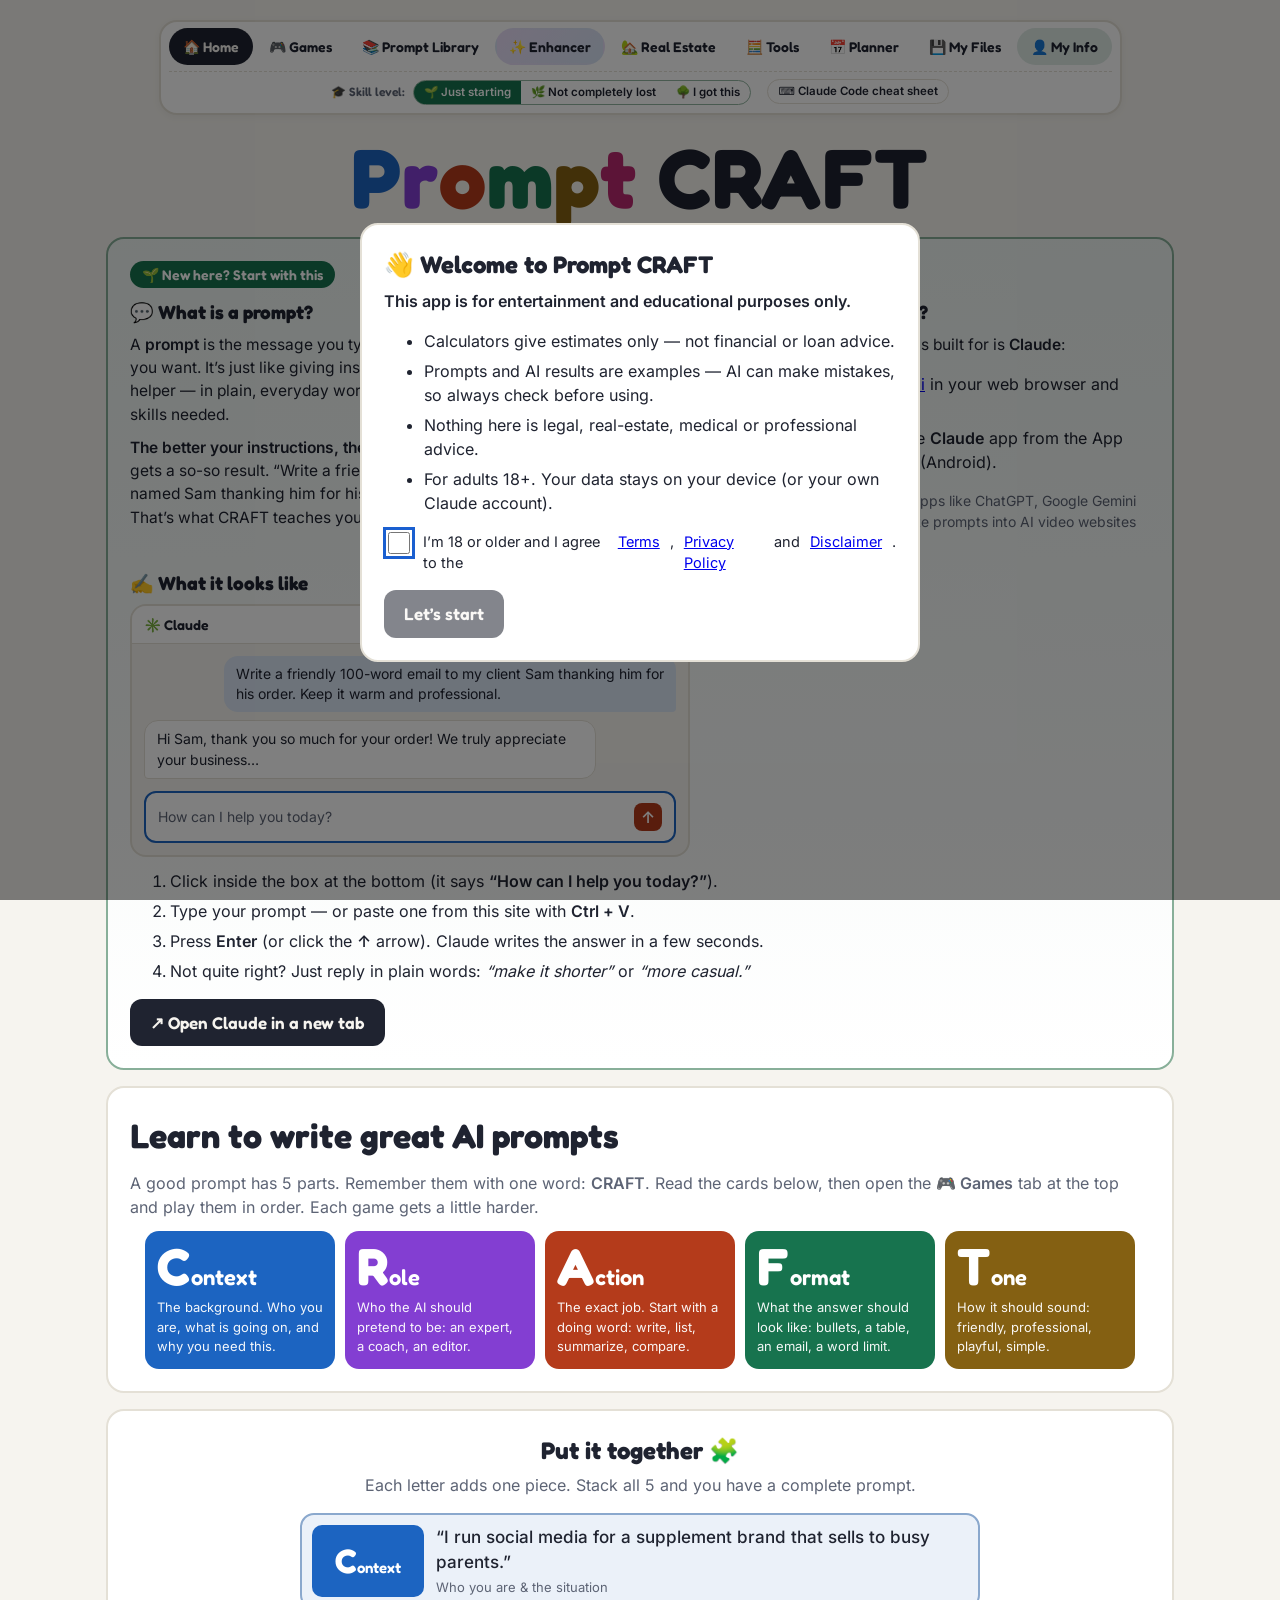
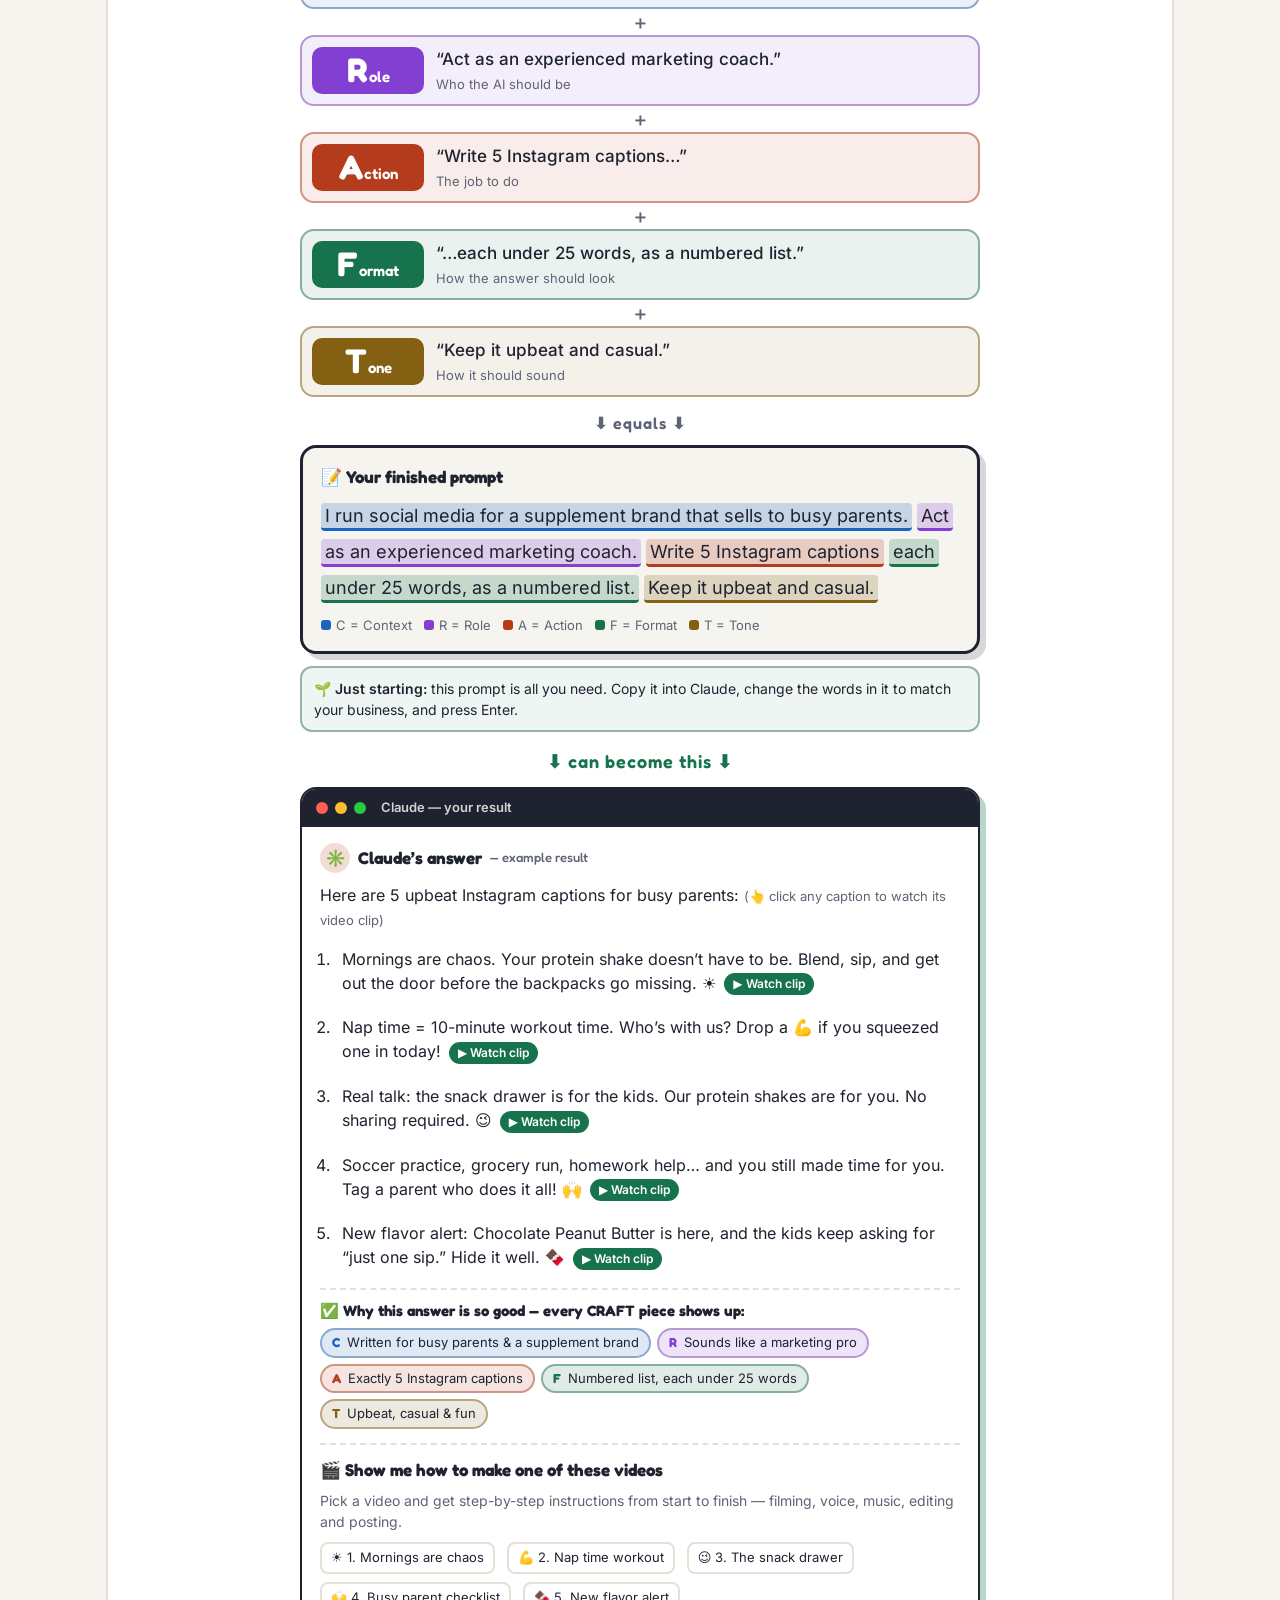
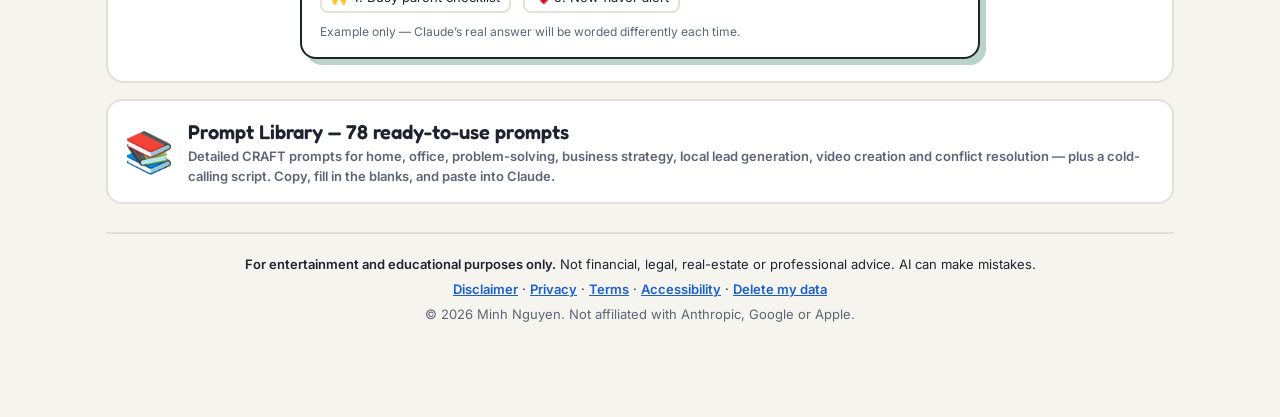
==== index.html @ ef70602d "Studio: clear Watch/Edit/Save/Send toolbar, Send a demo panel, choose where to save Co-Authored-By: " ====
<!DOCTYPE html>
<html lang="en">
<head>
<meta charset="UTF-8">
<meta name="viewport" content="width=device-width, initial-scale=1, viewport-fit=cover">
<title>Prompt CRAFT — The Prompting Game</title>
<meta name="description" content="Learn to write great AI prompts by playing games, using a ready-made prompt library, Pro Missions and handy tools. For entertainment and educational purposes only.">
<meta name="theme-color" content="#1f2330">
<meta name="color-scheme" content="light dark">
<link rel="manifest" href="manifest.webmanifest">
<link rel="icon" type="image/png" href="favicon.png">
<link rel="apple-touch-icon" href="icons/apple-touch-icon.png">
<meta name="apple-mobile-web-app-capable" content="yes">
<meta name="mobile-web-app-capable" content="yes">
<meta name="apple-mobile-web-app-title" content="Prompt CRAFT">
<meta name="apple-mobile-web-app-status-bar-style" content="default">
<link href="fonts.css" rel="stylesheet">
<style>
  :root{
    --bg:#f6f4ef; --card:#ffffff; --ink:#1f2330; --muted:#5d6475; --line:#e4e0d6;
    --C:#1c64c1; --R:#833ed2; --A:#b43b1b; --F:#17734e; --T:#846012; --E:#b9296e;
    --good:#17734e; --bad:#bd3227;
  }
  @media (prefers-color-scheme: dark){
    :root{ --bg:#16181f; --card:#1f222b; --ink:#eef0f5; --muted:#a3a9b8; --line:#30343f; --C:#67a0e9; --R:#b58be4; --A:#e88266; --F:#23b379; --T:#e0a21f; --E:#e27ead; --good:#23b379; --bad:#e4837b; --link:#8ab4ff; }
    .chip,.echip.ok,.lword>span,.watch,.mstep.done .msn,.lvl button.on,.xchip,.badge.on{color:#111!important}
    .lt{--C:#1c64c1;--R:#833ed2;--A:#b43b1b;--F:#17734e;--T:#846012;--E:#b9296e;color:#fff!important} .lt .lword,.lt .lword span,.lt small{color:#fff!important}
  }
  *{box-sizing:border-box}
  body{margin:0;background:var(--bg);color:var(--ink);font-family:Inter,system-ui,sans-serif;line-height:1.5}
  .wrap{max-width:820px;margin:0 auto;padding:20px 16px 60px}
  header{display:flex;justify-content:space-between;align-items:center;gap:12px;flex-wrap:wrap;margin-bottom:18px}
  .logo{font-family:Fredoka,sans-serif;font-size:44px;font-weight:700;cursor:pointer;line-height:1.1;letter-spacing:.5px}
  @media (max-width:520px){ .logo{font-size:34px} }
  .logo span{display:inline-block}
  .score{font-family:Fredoka;font-weight:600;background:var(--card);border:2px solid var(--line);border-radius:999px;padding:6px 16px}
  .card{background:var(--card);border:2px solid var(--line);border-radius:18px;padding:22px;margin-bottom:16px}
  h1,h2,h3{font-family:Fredoka,sans-serif;margin:0 0 10px}
  h1{font-size:34px} h2{font-size:24px} h3{font-size:19px}
  p{margin:0 0 10px}
  .muted{color:var(--muted)}
  .letters{display:flex;flex-wrap:wrap;justify-content:center;gap:10px;margin-top:12px}
  .letters .lt{flex:1 1 150px;max-width:190px}
  .lt{border-radius:14px;padding:12px;color:#fff}
  .lt b{font-family:Fredoka;font-size:30px;line-height:1;display:block}
  .lt .w{font-family:Fredoka;font-size:18px;font-weight:600}
  .lt small{display:block;opacity:.95;font-size:13px;margin-top:4px}
  .games{display:grid;grid-template-columns:repeat(auto-fit,minmax(220px,1fr));gap:12px}
  .gbtn{text-align:left;background:var(--card);border:2px solid var(--line);border-radius:16px;padding:16px;cursor:pointer;color:var(--ink);font:inherit;transition:transform .1s,border-color .1s}
  .gbtn:hover{transform:translateY(-2px);border-color:var(--C)}
  .gbtn .n{font-family:Fredoka;font-size:20px;font-weight:600;display:block}
  .gbtn .em{font-size:28px}
  .best{font-size:13px;color:var(--muted);margin-top:6px}
  .opts{display:grid;gap:10px;margin-top:14px}
  .opt{font:inherit;text-align:left;padding:14px 16px;border-radius:12px;border:2px solid var(--line);background:var(--bg);color:var(--ink);cursor:pointer;font-size:16px}
  .opt:hover:not(:disabled){border-color:var(--C)}
  .opt.right{border-color:var(--good);background:color-mix(in srgb,var(--good) 15%,var(--card))}
  .opt.wrong{border-color:var(--bad);background:color-mix(in srgb,var(--bad) 13%,var(--card))}
  .opt:disabled{cursor:default}
  .row5{display:grid;grid-template-columns:repeat(5,1fr);gap:8px;margin-top:14px}
  .lbtn{font-family:Fredoka;font-size:22px;font-weight:700;color:#fff;border:none;border-radius:12px;padding:14px 4px;cursor:pointer;line-height:1.1}
  .lbtn small{display:block;font-family:Inter;font-size:11px;font-weight:600;opacity:.95}
  .lbtn:disabled{opacity:.35;cursor:default}
  .lbtn.pick{outline:4px solid var(--ink);opacity:1}
  .phrase{font-size:21px;font-family:Fredoka;font-weight:500;background:var(--bg);border-radius:12px;padding:16px;border-left:6px solid var(--muted)}
  .fb{margin-top:14px;padding:12px 14px;border-radius:12px;font-size:15px}
  .fb.good{background:color-mix(in srgb,var(--good) 15%,var(--card));border:2px solid var(--good)}
  .fb.bad{background:color-mix(in srgb,var(--bad) 12%,var(--card));border:2px solid var(--bad)}
  .bar{height:10px;background:var(--line);border-radius:99px;overflow:hidden;margin:6px 0 14px}
  .bar i{display:block;height:100%;background:linear-gradient(90deg,var(--C),var(--R),var(--A),var(--F),var(--T));transition:width .3s}
  .top{display:flex;justify-content:space-between;align-items:center;gap:10px;flex-wrap:wrap}
  .btn{font:inherit;font-family:Fredoka;font-weight:600;font-size:17px;padding:11px 20px;border-radius:12px;border:none;background:var(--ink);color:var(--bg);cursor:pointer}
  .btn.ghost{background:transparent;color:var(--ink);border:2px solid var(--line)}
  .btn:disabled{opacity:.4;cursor:default}
  .actions{display:flex;gap:10px;margin-top:16px;flex-wrap:wrap}
  .tiles{display:flex;gap:8px;flex-wrap:wrap;justify-content:center;margin:16px 0}
  .tile{width:46px;height:52px;border-radius:10px;background:var(--bg);border:2px solid var(--line);display:flex;align-items:center;justify-content:center;font-family:Fredoka;font-size:26px;font-weight:700;cursor:pointer;user-select:none}
  .tile.used{opacity:.25;cursor:default}
  .answer{display:flex;gap:8px;justify-content:center;min-height:56px;flex-wrap:wrap}
  .slot{width:46px;height:52px;border-radius:10px;border:2px dashed var(--muted);display:flex;align-items:center;justify-content:center;font-family:Fredoka;font-size:26px;font-weight:700}
  .slot.f{border-style:solid;border-color:var(--C);cursor:pointer}
  .bgroup{margin-top:16px}
  .bgroup .lab{font-family:Fredoka;font-weight:600;display:flex;align-items:center;gap:8px;margin-bottom:6px}
  .chip{display:inline-flex;width:28px;height:28px;border-radius:8px;color:#fff;align-items:center;justify-content:center;font-family:Fredoka;font-weight:700}
  .built{background:var(--bg);border-radius:12px;padding:14px;font-size:15px;white-space:pre-wrap;border:2px solid var(--line)}
  .rev{display:grid;gap:8px;margin-top:12px}
  .rev div{padding:10px 12px;border-radius:10px;font-size:14px;border:2px solid var(--line)}
  .rev .s{border-color:var(--good)} .rev .v{border-color:var(--T)} .rev .o{border-color:var(--bad)}
  .badge{display:inline-block;font-family:Fredoka;font-size:15px;padding:4px 12px;border-radius:99px;background:var(--bg);border:2px solid var(--line);margin:4px 4px 0 0}
  .big{font-family:Fredoka;font-size:56px;font-weight:700;line-height:1}
  .tabs{display:flex;gap:8px;flex-wrap:wrap;margin:14px 0 10px}
  .tab{font:inherit;font-family:Fredoka;font-weight:600;font-size:16px;padding:9px 16px;border-radius:999px;border:2px solid var(--line);background:var(--bg);color:var(--ink);cursor:pointer}
  .nav{display:flex;gap:6px;flex-wrap:wrap}
  .nav .tab{font-size:15px;padding:7px 14px}
  .tab.on{background:var(--ink);color:var(--bg);border-color:var(--ink)}
  .search{width:100%;font:inherit;font-size:16px;padding:11px 14px;border-radius:12px;border:2px solid var(--line);background:var(--bg);color:var(--ink)}
  .ph{background:color-mix(in srgb,var(--T) 30%,transparent);border-radius:5px;padding:0 3px;font-weight:600}
  .pcard{padding:16px 18px;margin-bottom:10px}
  .pcard .head{display:flex;align-items:center;gap:12px;cursor:pointer}
  .pcard .body{display:none;margin-top:14px}
  .pcard.open .body{display:block}
  .pcard .arrow{transition:transform .2s;font-size:18px}
  .pcard.open .arrow{transform:rotate(180deg)}
  .dots{display:flex;gap:3px}.dots i{width:10px;height:10px;border-radius:50%;display:block}
  .pl{display:flex;gap:12px;align-items:flex-start;padding:10px 0;border-top:1px solid var(--line);font-size:15px}
  .pl .chip{flex-shrink:0}
  .pl > div{white-space:pre-wrap}
  .libbtn{width:100%;margin-top:14px;text-align:left;display:flex;gap:14px;align-items:center;background:linear-gradient(135deg,color-mix(in srgb,var(--C) 18%,var(--card)),color-mix(in srgb,var(--F) 18%,var(--card)))}
  @media (max-width:520px){ .dots{display:none} }
  .qcopy{font:inherit;font-family:Fredoka;font-weight:600;font-size:14px;padding:6px 12px;border-radius:10px;border:2px solid var(--line);background:var(--bg);color:var(--ink);cursor:pointer;white-space:nowrap}
  .qcopy:hover{border-color:var(--C)}
  .qcopy.done,.copy.done{border-color:var(--good)}
  #toast{position:fixed;left:50%;bottom:24px;transform:translateX(-50%) translateY(20px);background:var(--ink);color:var(--bg);padding:12px 18px;border-radius:12px;font-weight:600;opacity:0;pointer-events:none;transition:all .25s;z-index:50;max-width:90vw;text-align:center}
  #toast.show{opacity:1;transform:translateX(-50%) translateY(0)}
  .modal{position:fixed;inset:0;background:rgba(0,0,0,.5);display:flex;align-items:center;justify-content:center;padding:16px;z-index:60}
  .drop{display:block;text-align:center;border:3px dashed var(--line);border-radius:16px;padding:28px 16px;cursor:pointer;background:var(--bg);transition:border-color .15s}
  .drop:hover,.drop.over{border-color:var(--C)}
  .thumbs{display:grid;grid-template-columns:repeat(auto-fill,minmax(150px,1fr));gap:10px}
  .th{position:relative;background:var(--bg);border:2px solid var(--line);border-radius:12px;padding:6px}
  .th img{width:100%;aspect-ratio:4/3;object-fit:cover;border-radius:8px;display:block}
  .th .num{position:absolute;top:10px;left:10px;background:var(--ink);color:var(--bg);font-family:Fredoka;font-weight:700;border-radius:8px;padding:0 8px}
  .th select,.fld select,.fld input{width:100%;font:inherit;font-size:14px;padding:7px 8px;border-radius:8px;border:2px solid var(--line);background:var(--card);color:var(--ink);margin-top:6px}
  .thb{display:flex;gap:4px;margin-top:6px}.thb button{flex:1;font:inherit;padding:4px;border-radius:8px;border:2px solid var(--line);background:var(--card);color:var(--ink);cursor:pointer}
  .formgrid{display:grid;grid-template-columns:repeat(auto-fit,minmax(220px,1fr));gap:10px}
  .fld span{font-size:13px;font-weight:600;color:var(--muted)}
  .clip{display:flex;gap:12px;padding:12px 0;border-top:1px solid var(--line)}
  .clip img{width:110px;height:82px;object-fit:cover;border-radius:8px;flex-shrink:0}
  .ptext{white-space:pre-wrap;font-family:inherit;font-size:13px;background:var(--bg);border-radius:10px;padding:10px;margin:8px 0 0;border:2px solid var(--line);max-height:220px;overflow:auto}
  .tbl{width:100%;border-collapse:collapse;font-size:14px}.tbl th,.tbl td{text-align:left;padding:8px;border-bottom:1px solid var(--line);vertical-align:top}
  .presetbox{margin-top:14px;background:var(--bg);border:2px solid var(--line);border-radius:12px;padding:10px 14px}
  .presetbox summary{cursor:pointer;font-family:Fredoka;font-weight:600;font-size:16px}
  .presetbox textarea{width:100%;font:inherit;font-size:14px;padding:8px;border-radius:8px;border:2px solid var(--line);background:var(--card);color:var(--ink);margin-top:4px;resize:vertical}
  .warnnote{font-size:13px;background:color-mix(in srgb,var(--T) 18%,var(--card));border:2px solid var(--T);border-radius:10px;padding:8px 10px}
  .additem{display:flex;gap:10px;flex-wrap:wrap;margin-top:12px}
  .mini{width:80px;font:inherit;font-size:14px;padding:5px 6px;border-radius:8px;border:2px solid var(--line);background:var(--card);color:var(--ink)}
  .xbtn{font:inherit;font-size:13px;padding:4px 9px;border-radius:8px;border:2px solid var(--line);background:var(--card);color:var(--ink);cursor:pointer}
  .totals{margin-top:12px;border-top:2px solid var(--line)}
  .totals>div{display:flex;justify-content:space-between;align-items:center;padding:8px 2px;border-bottom:1px solid var(--line)}
  .totals .grand{font-family:Fredoka;font-size:22px;border-bottom:none}
  .totals .dot{display:inline-block;width:10px;height:10px;border-radius:50%;margin-right:8px}
  .bigresult{display:flex;justify-content:space-between;align-items:center;flex-wrap:wrap;gap:6px;background:var(--bg);border-radius:14px;padding:16px;margin-top:16px}
  .bigresult b{font-family:Fredoka;font-size:34px}
  .stack{display:flex;height:14px;border-radius:99px;overflow:hidden;margin-top:12px;background:var(--line)}
  .stack i{display:block;height:100%}
  .stat{background:var(--bg);border-radius:12px;padding:12px}.stat span{display:block;font-size:13px;color:var(--muted)}.stat b{font-family:Fredoka;font-size:20px}
  .plangrid{display:grid;grid-template-columns:1fr;gap:0}
  @media (min-width:900px){ .plangrid{grid-template-columns:1.1fr 1fr;gap:16px} .wrap{max-width:1100px} }
  .cal{display:grid;grid-template-columns:repeat(7,1fr);gap:4px;margin-top:12px}
  .dow{text-align:center;font-size:12px;font-weight:600;color:var(--muted);padding:4px 0}
  .day{font:inherit;aspect-ratio:1/1;border:2px solid var(--line);border-radius:10px;background:var(--bg);color:var(--ink);cursor:pointer;display:flex;flex-direction:column;align-items:center;justify-content:flex-start;padding:4px 2px;gap:2px;position:relative;min-height:44px}
  .day.out{opacity:1;background:var(--bg)}.day.out .dn{color:var(--muted)}.day.today{border-color:var(--A)}.day.today .dn{color:var(--A);font-weight:700}
  .day.sel{background:var(--ink);color:var(--bg);border-color:var(--ink)}
  .day .dn{font-family:Fredoka;font-size:15px}
  .day .dots{display:flex;gap:2px;flex-wrap:wrap;justify-content:center}.day .dots i{width:6px;height:6px;border-radius:50%;display:block}
  .day .tk{font-size:10px;font-weight:700;opacity:.8}
  .ev{display:flex;gap:10px;border:2px solid var(--line);border-left:6px solid;border-radius:10px;padding:8px 10px;margin:8px 0;background:var(--bg)}
  .evactions{display:flex;gap:6px;flex-wrap:wrap;margin-top:6px;align-items:center}
  .glink{font-size:13px;font-weight:600;color:var(--C);text-decoration:none;border:2px solid var(--C);border-radius:8px;padding:3px 9px}
  .task{display:flex;gap:10px;align-items:center;padding:8px 10px;border:2px solid var(--line);border-radius:10px;margin:6px 0;background:var(--bg);cursor:pointer}
  .task input{width:18px;height:18px}.task.done span{text-decoration:line-through;opacity:.55}
  .weekday{border-top:1px solid var(--line);padding:12px 0}
  .helpbar{display:flex;gap:8px;align-items:center;flex-wrap:wrap;margin:-6px 0 16px}
  .lvl{display:inline-flex;border:2px solid var(--line);border-radius:999px;overflow:hidden;background:var(--card)}
  .lvl button{font:inherit;font-size:13px;font-weight:600;border:none;background:transparent;color:var(--ink);padding:6px 12px;cursor:pointer}
  .lvl button.on{background:var(--F);color:#fff}
  .helpcard{max-width:720px;width:100%;max-height:88vh;overflow:auto}
  .helpsteps{padding-left:22px;margin:14px 0 0}.helpsteps li{margin-bottom:12px;line-height:1.55}
  .qhelp{border-color:color-mix(in srgb,var(--F) 50%,var(--line))}
  @media (max-width:520px){ .qhelp{font-size:0;padding:6px 9px} .qhelp::before{content:'❓';font-size:14px} }
  .calcwrap{max-width:420px;margin-left:auto;margin-right:auto}
  .calcscreen{background:var(--ink);color:var(--bg);border-radius:14px;padding:14px 16px;text-align:right;margin-top:8px}
  .cexpr{font-size:15px;opacity:.7;min-height:22px;word-break:break-all}
  .cout{font-family:Fredoka;font-size:40px;font-weight:600;word-break:break-all}
  .calckeys{display:grid;grid-template-columns:repeat(4,1fr);gap:8px;margin-top:12px}
  .ck{font:inherit;font-family:Fredoka;font-size:24px;font-weight:600;padding:14px 0;border-radius:12px;border:2px solid var(--line);background:var(--bg);color:var(--ink);cursor:pointer}
  .ck:active{transform:scale(.96)}
  .ck.op{background:color-mix(in srgb,var(--C) 15%,var(--card));color:var(--C)}
  .ck.clr{background:color-mix(in srgb,var(--A) 15%,var(--card));color:var(--A)}
  .ck.eq{background:var(--F);color:#fff;border-color:var(--F)}
  .hrow{padding:6px 2px;border-bottom:1px solid var(--line);cursor:pointer;font-size:15px}
  .gtag{font-size:12px;font-weight:600;color:#4285F4;background:color-mix(in srgb,#4285F4 12%,var(--card));border-radius:8px;padding:3px 8px}
  .gbtn{background:var(--card);cursor:pointer;font:inherit;font-size:13px;font-weight:600}
  .ccbtn{background:color-mix(in srgb,var(--R) 12%,var(--card));border-color:color-mix(in srgb,var(--R) 45%,var(--line))}
.cccard{max-width:860px;width:100%;max-height:90vh;overflow:auto}
.ccgrid{display:grid;grid-template-columns:repeat(auto-fill,minmax(250px,1fr));gap:8px}
.ccitem{font:inherit;text-align:left;display:flex;flex-direction:column;gap:4px;padding:9px 11px;border-radius:12px;border:2px solid var(--line);background:var(--bg);color:var(--ink);cursor:pointer;font-size:13.5px;line-height:1.4}
.ccitem:hover{border-color:var(--R)}.ccitem.done{border-color:var(--F);background:color-mix(in srgb,var(--F) 10%,var(--card))}
.ccitem code{font-family:Consolas,Menlo,monospace;font-size:13.5px;font-weight:700;color:var(--R);word-break:break-all}
.ccdetail{margin-top:10px}.cchead{display:flex;align-items:center;gap:10px;flex-wrap:wrap;justify-content:space-between}
.ccbig{font-family:Consolas,Menlo,monospace;font-size:22px;font-weight:800;color:var(--R);word-break:break-all}
.ccsec{margin-top:10px;padding:10px 12px;border-radius:12px;background:var(--bg);border:2px solid var(--line)}
.ccsec h4{margin:0 0 4px;font-family:Fredoka;font-size:16px}.ccsec p{margin:0;line-height:1.55}.ccsec .steps{margin:2px 0 0}
.docchip{display:flex;gap:12px;align-items:center;padding:12px;border-radius:12px;background:var(--bg);border:2px solid var(--line)}
.msbrief{margin-top:8px;padding:10px 12px;border-radius:12px;background:color-mix(in srgb,var(--T) 10%,var(--card));border:2px solid color-mix(in srgb,var(--T) 45%,var(--line));font-size:14.5px;line-height:1.5}
.msteps,.msres{display:flex;flex-wrap:wrap;gap:6px;margin-top:10px}.msres{justify-content:center;margin:14px 0}
.mstep{font:inherit;font-size:13px;display:flex;align-items:center;gap:6px;padding:6px 10px;border-radius:999px;border:2px solid var(--line);background:var(--card);color:var(--ink);cursor:pointer}
.mstep.on{border-color:var(--ink);font-weight:700}.mstep.done{border-color:color-mix(in srgb,var(--F) 60%,var(--line))}.mstep small{color:var(--muted)}
.msn{display:inline-grid;place-items:center;width:20px;height:20px;border-radius:50%;background:var(--bg);font-size:11px;font-weight:800}.mstep.done .msn{background:var(--F);color:#fff}
.mshint{margin-top:8px;padding:8px 12px;border-radius:12px;background:var(--bg);border:2px solid var(--line)}.mshint summary{cursor:pointer;font-weight:700}
.mslive{margin-top:8px;padding:10px 12px;border-radius:12px;border:2px dashed var(--line)}
.mschecks{display:flex;flex-wrap:wrap;gap:6px;margin:8px 0 6px}.mscheck{font-size:12.5px;padding:3px 9px;border-radius:999px;background:var(--bg);border:1px solid var(--line)}.mscheck.ok{background:color-mix(in srgb,var(--F) 14%,var(--card));border-color:color-mix(in srgb,var(--F) 50%,var(--line))}
.msfb{margin-top:12px;padding:12px 14px;border-radius:14px;border:2px solid color-mix(in srgb,var(--A) 45%,var(--line));background:color-mix(in srgb,var(--A) 6%,var(--card))}
.mslock{border:2px dashed var(--line)}
.dlbox{border:2px solid color-mix(in srgb,var(--A) 45%,var(--line));background:color-mix(in srgb,var(--A) 6%,var(--card))}
.realbox{margin-top:12px;padding:12px;border-radius:14px;background:rgba(46,160,67,.08);border:1.5px solid rgba(46,160,67,.35);text-align:left}
#clipVid{width:100%;aspect-ratio:9/16;object-fit:cover;background:#000;border-radius:18px}
.askrow{display:flex;gap:6px;flex-wrap:wrap;align-items:center;margin-top:8px;font-size:13px;background:color-mix(in srgb,var(--bad) 10%,var(--card));border-radius:8px;padding:6px 8px}
  .xbtn.danger{border-color:var(--bad);color:var(--bad)}
  .hdr{display:block;margin-bottom:16px}
  .hdr-top{display:flex;justify-content:space-between;align-items:center;gap:10px}
  .helpcorner{font:inherit;font-family:Fredoka;font-weight:600;font-size:16px;padding:8px 16px;border-radius:999px;border:none;background:var(--C);color:#fff;cursor:pointer;box-shadow:0 3px 10px color-mix(in srgb,var(--C) 35%,transparent)}
  .helpcorner:hover{filter:brightness(1.08)}
  .hdr .helpbar{display:inline-flex;gap:10px;align-items:center;flex-wrap:wrap;margin:8px 0 12px;padding:8px 12px 8px 14px;border-radius:14px;background:linear-gradient(135deg,color-mix(in srgb,var(--F) 22%,var(--card)),color-mix(in srgb,var(--T) 22%,var(--card)));border:2px dashed color-mix(in srgb,var(--F) 55%,var(--line))}
  .hb-label{font-family:Fredoka;font-weight:600;font-size:15px}
  .hdr .lvl{border-radius:10px;border-color:color-mix(in srgb,var(--F) 40%,var(--line))}
  .hdr .lvl button{font-size:14px;padding:7px 12px}
  .hdr-nav{display:flex;gap:8px;align-items:center;flex-wrap:wrap}
  .stackx{max-width:680px;margin:0 auto}
  .srow{display:flex;align-items:stretch;gap:12px;background:color-mix(in srgb,var(--c) 9%,var(--card));border:2px solid color-mix(in srgb,var(--c) 45%,var(--line));border-radius:14px;padding:10px}
  .sbadge{flex:0 0 86px;background:var(--c);color:#fff;border-radius:10px;display:flex;flex-direction:column;align-items:center;justify-content:center;padding:6px 4px}
  .sbadge b{font-family:Fredoka;font-size:30px;line-height:1}.sbadge span{font-family:Fredoka;font-size:14px;font-weight:600}
  .sline{display:flex;flex-direction:column;justify-content:center;gap:2px;min-width:0}
  .sq{font-size:17px;font-weight:500}.sline small{color:var(--muted);font-size:13px}
  .splus{text-align:center;font-family:Fredoka;font-weight:700;color:var(--muted);font-size:18px;line-height:1;margin:4px 0}
  .sarrow{text-align:center;font-family:Fredoka;font-weight:600;color:var(--muted);margin:14px 0 10px;letter-spacing:1px}
  .finalp{max-width:680px;margin:0 auto;background:var(--bg);border:3px solid var(--ink);border-radius:16px;padding:16px 18px;box-shadow:6px 6px 0 color-mix(in srgb,var(--ink) 18%,transparent)}
  .fp-head{font-family:Fredoka;font-weight:700;font-size:17px;margin-bottom:8px}
  .finalp p{font-size:18px;line-height:2;margin:0}
  .finalp mark{background:color-mix(in srgb,var(--c) 22%,transparent);border-bottom:3px solid var(--c);color:var(--ink);border-radius:4px;padding:2px 4px;-webkit-box-decoration-break:clone;box-decoration-break:clone}
  .fp-legend{display:flex;flex-wrap:wrap;gap:12px;margin-top:10px;font-size:13px;color:var(--muted)}
  .fp-legend i{display:inline-block;width:10px;height:10px;border-radius:3px;margin-right:5px}
  @media (max-width:520px){ .sbadge{flex-basis:66px} .sbadge b{font-size:24px} .sq{font-size:15px} .finalp p{font-size:16px} }
  .result{max-width:680px;margin:0 auto;background:var(--card);border:2px solid color-mix(in srgb,var(--F) 55%,var(--line));border-radius:16px;padding:16px 18px;box-shadow:0 6px 18px color-mix(in srgb,var(--F) 18%,transparent)}
  .r-head{display:flex;align-items:center;gap:8px;margin-bottom:10px;font-family:Fredoka;font-size:17px}
  .r-av{display:inline-flex;width:30px;height:30px;border-radius:50%;align-items:center;justify-content:center;background:color-mix(in srgb,var(--A) 18%,var(--card))}
  .r-list{margin:0;padding-left:22px}.r-list li{margin-bottom:8px;font-size:16px;line-height:1.5}
  .r-why{margin-top:12px;border-top:2px dashed var(--line);padding-top:10px}
  .r-tags{display:flex;flex-wrap:wrap;gap:6px}
  .r-tags span{font-size:13px;background:color-mix(in srgb,var(--c) 14%,var(--card));border:2px solid color-mix(in srgb,var(--c) 45%,var(--line));border-radius:999px;padding:3px 10px}
  .r-tags b{color:var(--c);font-family:Fredoka;margin-right:3px}
  .sarrow.becomes{font-size:18px;color:var(--F);margin:16px 0 12px}
  .result.win{padding:0;overflow:hidden;border:2px solid var(--ink);box-shadow:6px 6px 0 color-mix(in srgb,var(--F) 30%,transparent)}
  .win-bar{display:flex;align-items:center;gap:7px;background:var(--ink);color:var(--bg);padding:9px 14px;font-size:13px;font-weight:600}
  .win-bar i{width:12px;height:12px;border-radius:50%;display:inline-block}
  .win-bar span{margin-left:8px;opacity:.85}
  .win-body{padding:16px 18px}
  .clipli{cursor:pointer;border-radius:10px;padding:6px 8px;margin-left:-8px;transition:background .15s;display:list-item}
  .clipbtn{display:block;cursor:pointer;border-radius:10px}.clipbtn:focus-visible{outline:3px solid #1a5fd0}
  .clipli:hover,.clipli:focus-within{background:color-mix(in srgb,var(--F) 12%,transparent);outline:none}
  .clipli .watch{display:inline-block;margin-left:8px;font-size:12px;font-weight:700;color:#fff;background:var(--F);border-radius:999px;padding:2px 9px;vertical-align:middle;white-space:nowrap}
  .clipcard{max-width:420px;width:100%;max-height:94vh;overflow:auto}
  .phone{margin:12px auto 0;width:min(300px,100%);background:#000;border-radius:26px;padding:8px;box-shadow:0 10px 30px rgba(0,0,0,.35)}
  .ph-top{display:flex;align-items:center;gap:6px;color:#fff;font-size:13px;padding:2px 6px 8px}
  .ph-top .muted{color:#bbb}
  .ph-av{display:inline-flex;width:24px;height:24px;border-radius:50%;align-items:center;justify-content:center;background:linear-gradient(135deg,#f58529,#dd2a7b,#8134af);font-size:12px}
  .phone canvas{width:100%;height:auto;display:block;border-radius:18px;background:#111}
  .clipcap{font-size:14px;margin:12px 2px 0;line-height:1.45}
  .clipctl{display:flex;gap:8px;justify-content:center;flex-wrap:wrap;margin-top:12px}
  .clipctl .btn{padding:8px 16px;font-size:15px}
  .clipctl .snd{font-size:13px;border-radius:999px;padding:5px 12px}
  .vsel{font:inherit;font-size:12px;padding:3px 6px;border-radius:8px;border:1px solid var(--line);background:var(--card);color:var(--ink);max-width:200px}
  .toolbar{display:flex;justify-content:space-between;align-items:center;gap:10px;flex-wrap:wrap;background:var(--card);border:2px solid var(--line);border-radius:16px;padding:8px 10px;box-shadow:0 2px 8px rgba(0,0,0,.05)}
  .toolbar .nav .tab{border-color:transparent;background:transparent}
  .toolbar .nav .tab:hover{background:var(--bg)}
  .toolbar .nav .tab.on{background:var(--ink);color:var(--bg)}
  .tb-right{display:flex;gap:8px;align-items:center;margin-left:auto}
  .tb-right .score{padding:6px 12px;font-size:15px}
  .hdr-center{display:flex;flex-direction:column;align-items:center;margin-top:18px}
  .hdr-center .logo{display:inline-block;font-size:52px}
  .hdr-center .helpbar{margin:10px auto 4px}
  @media (max-width:520px){ .hdr-center .logo{font-size:38px} .toolbar{justify-content:center} .tb-right{margin-left:0} }
  .hdr .toolbar{display:flex;justify-content:center;width:fit-content;max-width:100%;margin:0 auto;padding:5px 6px;border-radius:999px;gap:0;flex-wrap:nowrap}
  .hdr .toolbar .nav{flex-wrap:nowrap;gap:2px}
  .hdr .toolbar .nav .tab{font-size:14px;padding:6px 12px;white-space:nowrap}
  @media (max-width:720px){ .hdr .toolbar{border-radius:16px;flex-wrap:wrap} .hdr .toolbar .nav{flex-wrap:wrap;justify-content:center} .hdr .toolbar .nav .tab{font-size:13px;padding:5px 9px} }
  .ph.filled{background:color-mix(in srgb,var(--F) 25%,transparent);border-bottom:2px solid var(--F)}
  .hdr .toolbar .nav .metab{background:color-mix(in srgb,var(--F) 14%,var(--card));color:var(--ink)}
  .mecheck{color:var(--F);font-weight:800}
  .lword{display:flex;align-items:baseline;line-height:1;white-space:nowrap}
  .lword b{font-family:Fredoka;font-size:52px;font-weight:700;line-height:.9}
  .lword span{font-family:Fredoka;font-size:22px;font-weight:600;margin-left:1px}
  .lt .lword{margin-bottom:8px}
  .lword.sm b{font-size:34px}.lword.sm span{font-size:15px}
  .sbadge{flex:0 0 112px}
  @media (max-width:520px){ .lword b{font-size:42px} .lword span{font-size:19px} .sbadge{flex-basis:96px} .lword.sm b{font-size:28px} .lword.sm span{font-size:13px} }
  .hdr .toolbar{flex-direction:column;align-items:center;border-radius:18px;padding:6px 8px 8px;gap:6px}
  .tb-skill{display:flex;align-items:center;gap:8px;flex-wrap:wrap;justify-content:center;border-top:1px dashed var(--line);padding-top:6px;width:100%}
  .tb-skill .hb-label{font-size:12px;color:var(--muted)}
  .tb-skill .lvl{border-radius:999px;border-width:1px}
  .tb-skill .lvl button{font-size:11.5px;padding:3px 10px}
  .hdr-center .logo{font-size:84px;letter-spacing:1px;line-height:1.05}
  @media (max-width:720px){ .hdr-center .logo{font-size:64px} }
  @media (max-width:420px){ .hdr-center .logo{font-size:48px} }
  .howto{margin-top:14px;border-top:2px dashed var(--line);padding-top:12px}
  .pickrow{display:flex;flex-wrap:wrap;gap:6px}
  .hpick.on{background:var(--F);color:#fff;border-color:var(--F)}
  .hstep{display:flex;gap:12px;margin-top:16px}
  .hnum{flex:0 0 32px;height:32px;border-radius:50%;background:var(--ink);color:var(--bg);display:flex;align-items:center;justify-content:center;font-family:Fredoka;font-weight:700}
  .hstep h4{margin:4px 0 6px;font-family:Fredoka;font-size:17px}
  .hstep>div:last-child{flex:1;min-width:0}
  .quote{background:var(--bg);border-left:4px solid var(--F);border-radius:8px;padding:8px 10px;font-size:14px;margin:6px 0}
  .otext{display:flex;flex-wrap:wrap;gap:6px;margin-top:6px}.otext span{background:var(--bg);border:1px solid var(--line);border-radius:8px;padding:2px 8px;font-size:13px}
  .lstbox{margin-top:12px}
  .pastezone{margin-top:12px;border:3px dashed color-mix(in srgb,var(--C) 50%,var(--line));border-radius:14px;padding:16px;text-align:center;cursor:pointer;background:var(--card);outline:none}
  .pastezone:focus{border-color:var(--C);background:color-mix(in srgb,var(--C) 8%,var(--card))}
  .pastezone.ok{border-color:var(--good);background:color-mix(in srgb,var(--good) 14%,var(--card))}
  .folder{margin-top:14px;border:2px solid color-mix(in srgb,var(--T) 55%,var(--line));border-radius:4px 14px 14px 14px;background:color-mix(in srgb,var(--T) 7%,var(--card));padding:12px;position:relative;transition:box-shadow .3s}
  .folder.pulse{box-shadow:0 0 0 4px color-mix(in srgb,var(--F) 45%,transparent)}
  .folder-tab{position:absolute;top:-16px;left:-2px;background:color-mix(in srgb,var(--T) 35%,var(--card));border:2px solid color-mix(in srgb,var(--T) 55%,var(--line));border-bottom:none;border-radius:10px 10px 0 0;padding:2px 12px;font-family:Fredoka;font-weight:600;font-size:14px}
  .fcount{display:inline-block;min-width:22px;text-align:center;background:var(--ink);color:var(--bg);border-radius:999px;padding:0 7px;margin-left:4px;font-size:12px}
  .fempty{text-align:center;color:var(--muted);padding:18px 8px 8px;font-size:14px}
  .th img{cursor:zoom-in}
  .th.fresh{animation:pop .4s ease-out;border-color:var(--F)}
  .newtag{position:absolute;top:10px;right:10px;background:#17734e;color:#fff;font-size:11px;font-weight:700;border-radius:6px;padding:1px 6px}
  .xbanner{margin:0 0 12px;padding:10px 14px;border-radius:12px;font-size:14px;background:var(--card);border:2px dashed var(--line)}
  .xbanner.on{background:linear-gradient(135deg,color-mix(in srgb,var(--T) 20%,var(--card)),color-mix(in srgb,var(--F) 16%,var(--card)));border:2px solid color-mix(in srgb,var(--T) 60%,var(--line))}
  .xchip{display:inline-block;font-size:10.5px;font-weight:800;letter-spacing:.5px;color:#7a4b00;background:#ffd166;border-radius:6px;padding:1px 6px}
  .pl.xpro{background:color-mix(in srgb,var(--T) 9%,transparent);border-radius:8px;padding-left:6px;padding-right:6px}
  .xchip.plus{color:#fff;background:var(--F)}
  .pl.xplus{background:color-mix(in srgb,var(--F) 8%,transparent);border-radius:8px;padding-left:6px;padding-right:6px}
  .xbanner.mid{background:color-mix(in srgb,var(--F) 10%,var(--card));border:2px solid color-mix(in srgb,var(--F) 45%,var(--line))}
  .lvlnote{margin-top:12px;padding:10px 12px;border-radius:12px;font-size:14px;line-height:1.5;border:2px solid var(--line);background:var(--bg)}
  .lvlnote.lv-new{border-color:color-mix(in srgb,var(--F) 40%,var(--line));background:color-mix(in srgb,var(--F) 7%,var(--card))}
  .lvlnote.lv-some{border-color:color-mix(in srgb,var(--C) 40%,var(--line));background:color-mix(in srgb,var(--C) 6%,var(--card))}
  .lvlnote.lv-adv{border-color:color-mix(in srgb,var(--T) 60%,var(--line));background:color-mix(in srgb,var(--T) 10%,var(--card))}
  .lvlhint{margin-top:12px;font-size:13px;background:var(--bg);border-radius:10px;padding:8px 10px;line-height:1.6}
  .levelup{max-width:680px;margin:12px auto 0;background:var(--card);border:2px dashed color-mix(in srgb,var(--T) 55%,var(--line));border-radius:14px;padding:12px 14px}
  .levelup.lv-some{border-color:color-mix(in srgb,var(--F) 50%,var(--line))}
  .vdgrid{display:grid;grid-template-columns:minmax(0,1.3fr) minmax(0,1fr);gap:14px;margin-top:14px;align-items:start}
  .vdgrid video{width:100%;max-height:420px;background:#000;border-radius:12px}
  @media (max-width:720px){ .vdgrid{grid-template-columns:1fr} }
  .vdframes{display:grid;grid-template-columns:repeat(auto-fill,minmax(130px,1fr));gap:8px}
  .vdframes figure{margin:0}.vdframes img{width:100%;border-radius:8px;display:block}.vdframes figcaption{font-size:12px;color:var(--muted);text-align:center}
  .vdres .stat b{word-break:break-word}
  .cloud{font:inherit;font-size:11.5px;font-weight:600;border-radius:999px;padding:3px 10px;border:1px solid var(--line);background:var(--card);color:var(--ink);cursor:pointer}
  .cloud.cs-on{border-color:color-mix(in srgb,var(--F) 55%,var(--line));color:var(--F)}
  .cloud.cs-saving,.cloud.cs-checking{color:var(--muted)}
  .cloud.cs-error{border-color:var(--bad);color:var(--bad)}
  .pbasics{border-color:color-mix(in srgb,var(--F) 45%,var(--line));background:linear-gradient(180deg,color-mix(in srgb,var(--F) 7%,var(--card)),var(--card))}
  .pb-tag{display:inline-block;font-family:Fredoka;font-weight:600;font-size:14px;background:var(--F);color:#fff;border-radius:999px;padding:3px 12px;margin-bottom:10px}
  .pb-grid{display:grid;grid-template-columns:1fr 1fr;gap:18px}
  @media (max-width:720px){ .pb-grid{grid-template-columns:1fr} }
  .pbasics h3{margin:0 0 6px}.pbasics p{font-size:15.5px}
  .pbmini summary{cursor:pointer;font-family:Fredoka;font-weight:600;font-size:16px}
  .pbmini[open] summary{margin-bottom:12px}
  .chatmock{max-width:560px;border:2px solid var(--line);border-radius:16px;overflow:hidden;background:var(--bg)}
  .cm-bar{background:var(--card);border-bottom:1px solid var(--line);padding:8px 12px;font-family:Fredoka;font-weight:600;font-size:14px}
  .cm-body{padding:12px;display:flex;flex-direction:column;gap:8px}
  .cm-msg{max-width:85%;padding:8px 12px;border-radius:14px;font-size:14px;line-height:1.45}
  .cm-msg.you{align-self:flex-end;background:color-mix(in srgb,var(--C) 16%,var(--card));border-bottom-right-radius:4px}
  .cm-msg.ai{align-self:flex-start;background:var(--card);border:1px solid var(--line);border-bottom-left-radius:4px}
  .cm-input{display:flex;align-items:center;justify-content:space-between;margin:0 12px 12px;padding:10px 12px;border:2px solid var(--C);border-radius:12px;background:var(--card)}
  .cm-ph{color:var(--muted);font-size:14px}.cm-send{display:inline-flex;width:28px;height:28px;border-radius:8px;align-items:center;justify-content:center;background:var(--A);color:#fff;font-weight:700}
  .hdr .toolbar .nav .entab{background:linear-gradient(135deg,color-mix(in srgb,var(--R) 18%,var(--card)),color-mix(in srgb,var(--C) 18%,var(--card)))}
  .hdr .toolbar .nav .entab.on{background:var(--ink)}
  .enhin,.enhout{width:100%;font:inherit;font-size:15.5px;line-height:1.55;padding:12px 14px;border-radius:12px;border:2px solid var(--line);background:var(--bg);color:var(--ink);resize:vertical}
  .enhin:focus,.enhout:focus{outline:none;border-color:var(--C)}
  .enhout{font-size:15px;background:var(--card)}
  .escore{display:inline-flex;flex-direction:column;gap:3px}
  .escore-row{display:flex;gap:4px;align-items:center}
  .echip{width:26px;height:26px;border-radius:7px;display:inline-flex;align-items:center;justify-content:center;font-family:Fredoka;font-weight:700;font-size:14px;color:var(--muted);background:var(--bg);border:2px dashed var(--line)}
  .echip.ok{background:var(--c);color:#fff;border:2px solid var(--c)}
  .escore-row b{margin-left:6px;font-family:Fredoka}
  .ecompare{display:flex;gap:16px;align-items:center;flex-wrap:wrap;margin-top:12px}
  .ehist{display:flex;gap:8px;align-items:center;padding:8px 0;border-top:1px solid var(--line)}
  .steps li{margin-bottom:6px}
  .keeps{display:grid;grid-template-columns:repeat(auto-fit,minmax(260px,1fr));gap:8px}
  .keep{display:flex;gap:8px;align-items:center;background:var(--bg);border:2px solid var(--line);border-radius:10px;padding:8px 10px;font-size:14px;cursor:pointer}
  .keep input{width:18px;height:18px}
  .prevwrap{background:#000;border-radius:12px;overflow:hidden;display:flex;justify-content:center}
  .prevwrap canvas{width:100%;height:auto;display:block}
  @media (max-width:520px){ .clip{flex-direction:column} .clip img{width:100%;height:auto;aspect-ratio:4/3} }
  @keyframes pop{0%{transform:scale(.9);opacity:0}100%{transform:scale(1);opacity:1}}
  .pop{animation:pop .25s ease-out}
  @media (max-width:520px){ .row5{grid-template-columns:repeat(5,1fr);gap:5px} .lbtn{font-size:19px;padding:12px 2px} .lbtn small{font-size:9px} h1{font-size:28px} }
  /* ---- accessibility & legal ---- */
  .muted .ph,.ph{color:var(--ink)}
  .tab.on small,.tab.on .muted{color:inherit;opacity:.85}
  @media (max-width:600px){
    .toolbar{padding:6px!important}
    .nav,.toolbar .nav{flex-wrap:nowrap!important;overflow-x:auto;justify-content:flex-start!important;width:100%;scrollbar-width:none;-webkit-overflow-scrolling:touch;padding-bottom:2px;mask-image:linear-gradient(90deg,#000 88%,transparent)}
    .nav::-webkit-scrollbar,.tb-skill::-webkit-scrollbar{display:none}
    .nav .tab{flex:none}
    .tb-skill{flex-wrap:nowrap;overflow-x:auto;justify-content:flex-start;scrollbar-width:none}
    .tb-skill>*{flex:none}
    .tb-skill .lvl button{white-space:nowrap}
    .hdr-center{margin:6px 0 4px!important}
  }
  @media (max-width:420px){ .hdr-center .logo{font-size:40px;white-space:nowrap} }
  .vdhow{margin-top:12px;padding:12px 14px;border-radius:14px;background:color-mix(in srgb,var(--C) 8%,var(--card));border:2px solid color-mix(in srgb,var(--C) 35%,var(--line))}
  .vdsteps li{margin:6px 0;line-height:1.5}
  .vdfix{margin-top:12px}.vdfixbody{padding:4px 2px 2px;line-height:1.55}.vdfixbody h3{margin:14px 0 4px;font-size:16px}.vdfixbody a{color:var(--link,#1a5fd0);font-weight:600}
  .vdbad{display:block;padding:8px 10px;border-radius:10px;background:color-mix(in srgb,var(--bad) 10%,var(--card));border:1px solid color-mix(in srgb,var(--bad) 45%,var(--line));color:var(--ink)}.vdbad a{color:var(--link,#1a5fd0)}
  .lactive{display:flex;flex-wrap:wrap;gap:8px;align-items:center;padding:8px 12px;border-radius:12px;background:color-mix(in srgb,var(--F) 10%,var(--card));border:2px solid color-mix(in srgb,var(--F) 40%,var(--line));margin-bottom:10px;font-size:14px}
  .lactive.chg{background:color-mix(in srgb,var(--T) 10%,var(--card));border-color:color-mix(in srgb,var(--T) 45%,var(--line))}.lact{display:flex;gap:6px;flex-wrap:wrap;margin-left:auto}
  .lquick{display:flex;flex-wrap:wrap;gap:8px 22px;align-items:center;padding:10px 12px;border-radius:12px;background:var(--bg);border:2px dashed var(--line);margin-bottom:10px;font-size:14px}
  .lquick label{display:flex;align-items:center;gap:8px}.lquick input[type=range]{width:150px;accent-color:var(--C)}.lquick span{min-width:44px;font-weight:700}
  .lsave{display:flex;gap:8px;flex-wrap:wrap;margin-bottom:12px}.lsave input{flex:1;min-width:220px;font:inherit;padding:10px 12px;border-radius:12px;border:2px solid var(--line);background:var(--card);color:var(--ink)}
  .lgrid{display:grid;grid-template-columns:repeat(auto-fill,minmax(240px,1fr));gap:10px}
  .lcard{padding:10px 12px;border-radius:14px;border:2px solid var(--line);background:var(--card)}.lcard.on{border-color:var(--F);box-shadow:0 0 0 2px color-mix(in srgb,var(--F) 25%,transparent)}
  .lhead{display:flex;justify-content:space-between;gap:6px;align-items:center}.lchips{display:flex;flex-wrap:wrap;gap:4px;margin:6px 0}
  .lchip{font-size:11.5px;padding:2px 8px;border-radius:999px;background:var(--bg);border:1px solid var(--line)}
  .lactive .badge,.lhead .badge{font-family:inherit;font-size:12px;padding:2px 9px;white-space:nowrap}
  .lbtns{display:flex;flex-wrap:wrap;gap:6px}.lgo{font-weight:700}
  .projbar{display:flex;flex-wrap:wrap;gap:8px 12px;align-items:center;padding:10px 14px;margin:0 0 14px;border-radius:14px;background:var(--card);border:2px solid color-mix(in srgb,var(--C) 40%,var(--line))}
  .pjicon{font-size:22px}.pjname input{font:inherit;font-weight:700;padding:6px 10px;border-radius:10px;border:2px solid var(--line);background:var(--bg);color:var(--ink);min-width:220px}
  .pjsaved{font-size:13px;color:var(--good);font-weight:600}.pjhint{font-size:14px}.pjbtns{display:flex;gap:6px;flex-wrap:wrap;margin-left:auto}
  .sr{position:absolute;width:1px;height:1px;overflow:hidden;clip:rect(0 0 0 0)}
  .pjgrid{display:grid;grid-template-columns:repeat(auto-fill,minmax(280px,1fr));gap:10px}
  .pjcard{display:flex;gap:10px;padding:10px;border-radius:14px;border:2px solid var(--line);background:var(--card)}
  .vtools{display:grid;grid-template-columns:repeat(auto-fit,minmax(230px,1fr));gap:10px;margin:10px 0 4px}.vtg{border:1px solid var(--line,#ddd);border-radius:12px;padding:8px 10px;background:var(--bg)}.vtl{display:block;font-weight:700;font-size:13px;margin-bottom:6px}.vtb{display:flex;flex-wrap:wrap;gap:6px}.vtb .btn{font-family:inherit;padding:8px 12px;font-size:14px}#ptime{display:block;font-size:12.5px;margin-top:4px}
  .sdopt .btn,.sdopt .xbtn{font-family:inherit}.sdopt{border:1px solid var(--line,#ddd);border-radius:12px;padding:10px 12px;margin:10px 0}.sdopt h3{margin:0 0 4px;font-size:16px}.sdopt p{margin:4px 0 8px;font-size:14px}
  .savebar{border:2px solid var(--accent,#2f6fed)}.sbrow{display:flex;gap:10px;flex-wrap:wrap;align-items:flex-end}.sbrow .btn{font-family:inherit}
  .mfsnds{display:grid;grid-template-columns:repeat(auto-fill,minmax(260px,1fr));gap:10px;margin-top:12px}.mfsnd{border:1px solid var(--line,#ddd);border-radius:12px;padding:10px;background:var(--bg)}.mfsndtop{display:flex;align-items:center;gap:8px;margin-bottom:6px}
  .pjthumb{flex:none;width:84px;height:64px;border-radius:10px;overflow:hidden;background:var(--bg);display:grid;place-items:center;font-size:28px}.pjthumb img{width:100%;height:100%;object-fit:cover}
  .pjbody{min-width:0;flex:1}.pjbody b{display:block;overflow:hidden;text-overflow:ellipsis;white-space:nowrap}
  .pickrow{display:flex;flex-wrap:wrap;gap:8px 12px;align-items:center;margin:10px 0 4px}
  .pickcard{max-width:820px;width:100%;max-height:90vh;overflow:auto}.pkh{margin:14px 0 6px;font-size:16px}
  .pkgrid{display:grid;grid-template-columns:repeat(auto-fill,minmax(140px,1fr));gap:8px}
  .pkitem{font:inherit;font-size:12.5px;text-align:left;padding:6px;border-radius:12px;border:3px solid var(--line);background:var(--card);color:var(--ink);cursor:pointer;display:flex;flex-direction:column;gap:4px}
  .pkitem img,.pkitem video{width:100%;height:96px;object-fit:cover;border-radius:8px;background:var(--bg)}
  .pkitem span{overflow:hidden;text-overflow:ellipsis;white-space:nowrap}.pkitem.on{border-color:var(--good);box-shadow:0 0 0 2px color-mix(in srgb,var(--good) 30%,transparent)}
  .pkitem.on::after{content:'✓ Selected';font-weight:700;color:var(--good)}
  .sndsrc{display:flex;gap:16px;flex-wrap:wrap;margin:4px 0 8px;font-weight:600}.sndsrc input{width:18px;height:18px;vertical-align:-3px}
  .sndcat h4{margin:10px 0 6px;font-size:14px}.sndgrid{display:grid;grid-template-columns:repeat(auto-fill,minmax(210px,1fr));gap:6px}
  .snd{display:flex;align-items:stretch;border-radius:12px;border:2px solid var(--line);background:var(--card);overflow:hidden}.snd.on{border-color:var(--good);box-shadow:0 0 0 2px color-mix(in srgb,var(--good) 25%,transparent)}
  .sndplay{flex:none;width:40px;border:0;border-right:2px solid var(--line);background:var(--bg);color:var(--ink);font-size:15px;cursor:pointer}
  .sndpick{flex:1;text-align:left;border:0;background:none;color:var(--ink);font:inherit;padding:6px 8px;cursor:pointer;display:flex;flex-direction:column;gap:1px}.sndpick b{font-size:13.5px}.sndpick span{font-size:11.5px;color:var(--muted)}
  .snd.on .sndpick b::after{content:'  ✓';color:var(--good)}
  .sndfile{padding:8px 10px;border-radius:12px;background:var(--bg);border:2px solid var(--line)}
  .sndvol{display:block;margin-top:10px;max-width:360px}.sndvol input,#sndStart{width:100%;accent-color:var(--C)}
  .pkaud{display:grid;place-items:center;height:96px;border-radius:8px;background:var(--bg);font-size:40px}
  .capin{width:100%;box-sizing:border-box;margin-top:4px;font:inherit;font-size:12.5px;padding:5px 7px;border-radius:8px;border:1.5px solid var(--line);background:var(--card);color:var(--ink)}
  .vewrap{background:#000;border-radius:14px;overflow:hidden;display:flex;justify-content:center}.vewrap canvas{max-width:100%;max-height:520px;display:block}
  .velooks{display:flex;flex-wrap:wrap;gap:6px}.velooks .xbtn.on{background:var(--ink);color:var(--bg);border-color:var(--ink)}
  .vegrid{display:grid;grid-template-columns:repeat(auto-fill,minmax(240px,1fr));gap:10px 16px;margin-top:8px}
  .vesl{display:flex;flex-direction:column;gap:4px;font-size:14px}.vesl input{width:100%;accent-color:var(--C)}
  .vesaved{display:inline-flex;gap:2px}
  .pedit{margin-top:14px;padding:12px 14px;border-radius:14px;border:2px solid color-mix(in srgb,var(--C) 40%,var(--line));background:var(--card)}
  .ptl{display:flex;gap:8px;overflow-x:auto;padding:8px 2px 6px}
  .pclipw{flex:none;display:flex;flex-direction:column;gap:4px;align-items:center}
  .pclip{position:relative;width:112px;padding:0;border-radius:10px;border:3px solid var(--line);background:var(--bg);color:var(--ink);cursor:pointer;overflow:hidden;font:inherit;text-align:left}
  .pclip img{width:100%;height:64px;object-fit:cover;display:block}.pclip.sel{border-color:var(--C)}.pclip.now{box-shadow:0 0 0 3px color-mix(in srgb,var(--good) 55%,transparent)}
  .pcn{position:absolute;top:3px;left:3px;background:#000c;color:#fff;font-size:11px;font-weight:700;border-radius:6px;padding:0 5px}
  .pcl{display:block;font-size:11.5px;font-weight:700;padding:3px 5px 0;white-space:nowrap;overflow:hidden;text-overflow:ellipsis}.pcs{display:block;font-size:11px;color:var(--muted);padding:0 5px 4px}
  .pcb{display:flex;gap:4px}.pcb .xbtn{padding:2px 10px}
  .psel{margin-top:8px;padding:10px 12px;border-radius:12px;background:var(--bg);border:2px solid var(--line)}
  [hidden]{display:none!important}
  .skip{position:absolute;left:8px;top:-60px;z-index:100;background:var(--ink);color:#fff;padding:10px 16px;border-radius:10px;font-weight:700;text-decoration:none}
  .skip:focus{top:8px}
  :focus-visible{outline:3px solid #1a5fd0;outline-offset:2px}
  #app:focus,#app h1:focus,#app h2:focus{outline:none}
  .btn:disabled,button:disabled{opacity:.55;cursor:not-allowed}
  .btn.danger{background:var(--bad);border-color:var(--bad);color:#fff}
  .discnote{margin:8px 0;padding:9px 12px;border-radius:10px;font-size:13px;line-height:1.5;background:color-mix(in srgb,var(--T) 12%,var(--card));border:1px solid color-mix(in srgb,var(--T) 55%,var(--line));color:var(--ink)}
  .appfoot{margin:28px auto 12px;padding:16px;border-top:2px solid var(--line);text-align:center;font-size:13px;line-height:1.6;color:var(--ink)}
  .appfoot p{margin:4px 0}.appfoot a{color:var(--link,#1a5fd0);font-weight:600}
  .legal h2{margin-top:0}.legal h3{margin:16px 0 4px}.legal p,.legal li{line-height:1.6}.legal a{color:var(--link,#1a5fd0)}
  .tcheck{display:flex;gap:10px;align-items:flex-start;margin:12px 0 4px;font-size:14.5px;line-height:1.5;cursor:pointer}.tcheck input{width:22px;height:22px;flex:none;margin-top:1px}
  .backterms{margin-bottom:12px}
  @media (pointer:coarse){ .tab,.xbtn,.qcopy,.cloud,.mstep,.lvl button{min-height:44px} .btn{min-height:48px} }
  @media (prefers-reduced-motion:reduce){ *,*::before,*::after{animation-duration:.01ms!important;animation-iteration-count:1!important;transition-duration:.01ms!important;scroll-behavior:auto!important} }
</style>
</head>
<body>
<a class="skip" href="#app" onclick="document.getElementById('app').focus();return false">Skip to main content</a>
<div class="wrap">
  <header class="hdr">
    <div class="toolbar">
      <nav class="nav"><button class="tab" id="nav-home" onclick="home()">🏠 Home</button><button class="tab" id="nav-games" onclick="gamesView()">🎮 Games</button><button class="tab" id="nav-lib" onclick="libraryView()">📚 Prompt Library</button><button class="tab entab" id="nav-enh" onclick="enhancerView()">✨ Enhancer</button><button class="tab" id="nav-studio" onclick="studioView()">🏡 Real Estate</button><button class="tab" id="nav-tools" onclick="toolsView()">🧮 Tools</button><button class="tab" id="nav-planner" onclick="plannerView()">📅 Planner</button><button class="tab" id="nav-files" onclick="myFilesView()">💾 My Files</button><button class="tab metab" id="nav-me" onclick="openProfile()">👤 My Info</button></nav>
      <div class="tb-skill"><span class="hb-label">🎓 Skill level:</span><span id="lvlTop"></span><span id="cloudBox"></span><button class="cloud ccbtn" onclick="openClaudeCode()" title="All Claude Code commands and shortcuts">⌨️ Claude Code cheat sheet</button></div>
    </div>
    <div class="hdr-center">
      <div class="logo" onclick="home()" style="cursor:pointer">
        <span style="color:var(--C)">P</span><span style="color:var(--R)">r</span><span style="color:var(--A)">o</span><span style="color:var(--F)">m</span><span style="color:var(--T)">p</span><span style="color:var(--E)">t</span>
        <span>CRAFT</span>
      </div>
    </div>
  </header>
  <main id="app" aria-live="off"></main>
  <div id="footBox"></div>
</div>

<script>
/* ---------- The acronym ---------- */
const CRAFT = [
  {L:'C', w:'Context', d:'The background. Who you are, what is going on, and why you need this.', ex:'"I run social media for a supplement brand that sells to busy parents."'},
  {L:'R', w:'Role',    d:'Who the AI should pretend to be: an expert, a coach, an editor.',        ex:'"Act as an experienced marketing coach."'},
  {L:'A', w:'Action',  d:'The exact job. Start with a doing word: write, list, summarize, compare.', ex:'"Write 5 Instagram captions…"'},
  {L:'F', w:'Format',  d:'What the answer should look like: bullets, a table, an email, a word limit.', ex:'"…each under 25 words, as a numbered list."'},
  {L:'T', w:'Tone',    d:'How it should sound: friendly, professional, playful, simple.',           ex:'"Keep it upbeat and casual."'},
];
const COLOR = {C:'var(--C)',R:'var(--R)',A:'var(--A)',F:'var(--F)',T:'var(--T)',E:'var(--E)'};
const WORD = {C:'Context',R:'Role',A:'Action',F:'Format',T:'Tone',E:'Examples'};

/* ---------- Helpers ---------- */
const $ = s => document.querySelector(s);
const shuffle = a => { a=[...a]; for(let i=a.length-1;i>0;i--){const j=Math.floor(Math.random()*(i+1));[a[i],a[j]]=[a[j],a[i]];} return a; };
let total = 0;
function addPoints(n){ total += n; const s=$('#score'); if(s) s.textContent = '⭐ ' + total + ' points'; }
function store(k,v){ try{ if(v===undefined) return JSON.parse(localStorage.getItem('pc_'+k)); localStorage.setItem('pc_'+k,JSON.stringify(v)); }catch(e){ return null; } }
function saveBest(game, pct){ const b = store('best_'+game)||0; if(pct>b) store('best_'+game,pct); }
function bar(i,n){ return `<div class="bar"><i style="width:${Math.round(i/n*100)}%"></i></div>`; }
function esc(s){ return s.replace(/[&<>"]/g,c=>({'&':'&amp;','<':'&lt;','>':'&gt;','"':'&quot;'}[c])); }

/* ---------- Home ---------- */
const GAMES = [
    {id:'match',  em:'🔤', n:'1. Letter Match', d:'Learn what each letter of CRAFT stands for.'},
    {id:'sort',   em:'🎯', n:'2. Which Letter?', d:'Read a piece of a prompt. Tap the CRAFT letter it belongs to.'},
    {id:'scramble',em:'🧩', n:'3. Word Scramble', d:'Unscramble the key prompting words.'},
    {id:'build',  em:'🛠️', n:'4. Prompt Builder', d:'Pick the best piece for each letter and build a full prompt.'},
    {id:'recall', em:'🧠', n:'5. Memory Test', d:'Final exam! Type every CRAFT word from memory — no peeking.'},
  ];
function setNav(id){ window._rerender=null; document.querySelectorAll('.nav .tab').forEach(b=>b.classList.toggle('on',b.id==='nav-'+id)); }
function promptBasicsHTML(){
  const body=`
      <div class="pb-grid">
        <div>
          <h3>💬 What is a prompt?</h3>
          <p>A <b>prompt</b> is the message you type to an AI assistant to tell it what you want. It’s just like giving instructions to a very smart, very fast helper — in plain, everyday words. No special codes or computer skills needed.</p>
          <p><b>The better your instructions, the better the answer.</b> “Write an email” gets a so-so result. “Write a friendly 100-word email to a client named Sam thanking him for his order” gets exactly what you need. That’s what CRAFT teaches you to do.</p>
        </div>
        <div>
          <h3>🖥️ Where do you type a prompt?</h3>
          <p>Into an <b>AI chat app</b>. The one this site is built for is <b>Claude</b>:</p>
          <ul class="steps">
            <li><b>On a computer:</b> go to <a href="https://claude.ai" target="_blank" rel="noopener">claude.ai</a> in your web browser and sign in.</li>
            <li><b>On a phone:</b> download the free <b>Claude</b> app from the App Store (iPhone) or Google Play (Android).</li>
          </ul>
          <p class="muted" style="font-size:14px">Your prompts also work in other AI chat apps like ChatGPT, Google Gemini or Microsoft Copilot. For <b>videos</b>, you paste prompts into AI video websites like Kling or Luma (see 🏡 Real Estate).</p>
        </div>
      </div>
      <h3 style="margin-top:6px">✍️ What it looks like</h3>
      <div class="chatmock">
        <div class="cm-bar"><span>✳️ Claude</span></div>
        <div class="cm-body">
          <div class="cm-msg you">Write a friendly 100-word email to my client Sam thanking him for his order. Keep it warm and professional.</div>
          <div class="cm-msg ai">Hi Sam, thank you so much for your order! We truly appreciate your business…</div>
        </div>
        <div class="cm-input"><span class="cm-ph">How can I help you today?</span><span class="cm-send">↑</span></div>
      </div>
      <ol class="steps" style="margin-top:12px">
        <li>Click inside the box at the bottom (it says <b>“How can I help you today?”</b>).</li>
        <li>Type your prompt — or paste one from this site with <b>Ctrl + V</b>.</li>
        <li>Press <b>Enter</b> (or click the <b>↑</b> arrow). Claude writes the answer in a few seconds.</li>
        <li>Not quite right? Just reply in plain words: <i>“make it shorter”</i> or <i>“more casual.”</i></li>
      </ol>
      <div class="actions"><a class="btn" href="https://claude.ai" target="_blank" rel="noopener" style="text-decoration:none">↗ Open Claude in a new tab</a></div>`;
  if(LEVEL==='new') return `<div class="card pop pbasics"><div class="pb-tag">🌱 New here? Start with this</div>${body}</div>`;
  return `<details class="card pbasics pbmini"><summary>💬 Refresher: what is a prompt, and where do I type it?</summary>${body}</details>`;
}
function home(){
  setNav('home'); window._rerender=home;
  $('#app').innerHTML = `
    ${promptBasicsHTML()}
    <div class="card pop">
      <h1>Learn to write great AI prompts</h1>
      <p class="muted">A good prompt has 5 parts. Remember them with one word: <b>CRAFT</b>. Read the cards below, then open the <b>🎮 Games</b> tab at the top and play them in order. Each game gets a little harder.</p>
      <div class="letters">
        ${CRAFT.map(x=>`<div class="lt" style="background:${COLOR[x.L]}"><div class="lword"><b>${x.w[0].toUpperCase()}</b><span>${x.w.slice(1).toLowerCase()}</span></div><small>${x.d}</small></div>`).join('')}
      </div>
    </div>
    <div class="card pop">
      <h2 style="text-align:center;margin-bottom:4px">Put it together 🧩</h2>
      <p class="muted" style="text-align:center;margin:0 0 16px">Each letter adds one piece. Stack all 5 and you have a complete prompt.</p>
      <div class="stackx">
        ${CRAFT.map((x,i)=>`<div class="srow" style="--c:${COLOR[x.L]}">
          <div class="sbadge"><div class="lword sm"><b>${x.w[0].toUpperCase()}</b><span>${x.w.slice(1).toLowerCase()}</span></div></div>
          <div class="sline"><span class="sq">“${esc(x.ex.replace(/"/g,''))}”</span><small>${['Who you are & the situation','Who the AI should be','The job to do','How the answer should look','How it should sound'][i]}</small></div>
        </div>`).join('<div class="splus">＋</div>')}
      </div>
      <div class="sarrow">⬇ equals ⬇</div>
      <div class="finalp">
        <div class="fp-head">📝 Your finished prompt</div>
        <p>${CRAFT.map(x=>`<mark style="--c:${COLOR[x.L]}" title="${x.w}">${esc(x.ex.replace(/"/g,'').replace(/^…|…$/g,''))}</mark>`).join(' ')}</p>
        <div class="fp-legend">${CRAFT.map(x=>`<span><i style="background:${COLOR[x.L]}"></i>${x.L} = ${x.w}</span>`).join('')}</div>
      </div>
      ${LEVEL==='new'?`<div class="lvlnote lv-new" style="max-width:680px;margin:12px auto 0">🌱 <b>Just starting:</b> this prompt is all you need. Copy it into Claude, change the words in it to match your business, and press Enter.</div>`
        :`<div class="levelup lv-${LEVEL}"><div class="fp-head" style="font-size:15px">${LEVEL==='adv'?'🌳 Expert upgrade — add these lines for professional results':'🌿 Level up — add these lines for even better results'}</div>
          ${(LEVEL==='adv'?['C','R','A','F','T','E']:['C','A','F']).map(L=>{ const t=(LEVEL==='adv'?EXPERT_COMMON:PLUS_COMMON)[L]; return t?`<div class="pl ${LEVEL==='adv'?'xpro':'xplus'}"><span class="chip" style="background:${COLOR[L]}">${L}</span><div><small style="color:${COLOR[L]};font-weight:700">${WORD[L]}</small> <span class="xchip ${LEVEL==='adv'?'':'plus'}">${LEVEL==='adv'?'PRO':'PLUS'}</span><br>${esc(t)}</div></div>`:''; }).join('')}</div>`}
      <div class="sarrow becomes">⬇ can become this ⬇</div>
      <div class="result win">
        <div class="win-bar"><i style="background:#ff5f57"></i><i style="background:#febc2e"></i><i style="background:#28c840"></i><span>Claude — your result</span></div>
        <div class="win-body">
        <div class="r-head"><span class="r-av">✳️</span><b>Claude’s answer</b><span class="muted" style="font-size:13px">— example result</span></div>
        <p style="margin:0 0 10px">Here are 5 upbeat Instagram captions for busy parents: <span class="muted" style="font-size:13px">(👆 click any caption to watch its video clip)</span></p>
        <ol class="r-list" role="list">
          <li class="clipli" role="listitem"><span class="clipbtn" data-clip="0" tabindex="0" role="button" title="Click to watch the video clip"><span>Mornings are chaos. Your protein shake doesn’t have to be. Blend, sip, and get out the door before the backpacks go missing. ☀️</span><span class="watch">▶ Watch clip</span></span></li>
          <li class="clipli" role="listitem"><span class="clipbtn" data-clip="1" tabindex="0" role="button" title="Click to watch the video clip"><span>Nap time = 10-minute workout time. Who’s with us? Drop a 💪 if you squeezed one in today!</span><span class="watch">▶ Watch clip</span></span></li>
          <li class="clipli" role="listitem"><span class="clipbtn" data-clip="2" tabindex="0" role="button" title="Click to watch the video clip"><span>Real talk: the snack drawer is for the kids. Our protein shakes are for you. No sharing required. 😉</span><span class="watch">▶ Watch clip</span></span></li>
          <li class="clipli" role="listitem"><span class="clipbtn" data-clip="3" tabindex="0" role="button" title="Click to watch the video clip"><span>Soccer practice, grocery run, homework help… and you still made time for you. Tag a parent who does it all! 🙌</span><span class="watch">▶ Watch clip</span></span></li>
          <li class="clipli" role="listitem"><span class="clipbtn" data-clip="4" tabindex="0" role="button" title="Click to watch the video clip"><span>New flavor alert: Chocolate Peanut Butter is here, and the kids keep asking for “just one sip.” Hide it well. 🍫</span><span class="watch">▶ Watch clip</span></span></li>
        </ol>
        <div class="r-why">
          <div class="fp-head" style="font-size:15px;margin-bottom:6px">✅ Why this answer is so good — every CRAFT piece shows up:</div>
          <div class="r-tags">
            <span style="--c:var(--C)"><b>C</b> Written for busy parents & a supplement brand</span>
            <span style="--c:var(--R)"><b>R</b> Sounds like a marketing pro</span>
            <span style="--c:var(--A)"><b>A</b> Exactly 5 Instagram captions</span>
            <span style="--c:var(--F)"><b>F</b> Numbered list, each under 25 words</span>
            <span style="--c:var(--T)"><b>T</b> Upbeat, casual & fun</span>
          </div>
        </div>
        <div class="howto">
          <div class="fp-head" style="font-size:17px">🎬 Show me how to make one of these videos</div>
          <p class="muted" style="font-size:14px;margin:0 0 8px">Pick a video and get step-by-step instructions from start to finish — filming, voice, music, editing and posting.</p>
          <div class="pickrow">${HOWTO.map((g,i)=>`<button class="xbtn hpick" data-howpick="${i}">${g.e} ${i+1}. ${g.n}</button>`).join('')}</div>
          <div id="howBody"></div>
        </div>
        <p class="muted" style="font-size:12px;margin:10px 0 0">Example only — Claude’s real answer will be worded differently each time.</p>
        </div>
      </div>
    </div>
    <button class="gbtn libbtn" onclick="libraryView()"><span class="em" style="font-size:40px">📚</span><span><span class="n">Prompt Library — ${Object.values(LIB).reduce((a,x)=>a+x.items.length,0)} ready-to-use prompts</span><span class="muted">Detailed CRAFT prompts for home, office, problem-solving, business strategy, local lead generation, video creation and conflict resolution — plus a cold-calling script. Copy, fill in the blanks, and paste into Claude.</span></span></button>`;
  document.querySelectorAll('[data-howpick]').forEach(b=>b.onclick=()=>showHowto(+b.dataset.howpick));
  document.querySelectorAll('[data-clip]').forEach(li=>{ if(LEVEL==='adv'){ const w=li.querySelector('.watch'); if(w) w.textContent=REAL[li.dataset.clip]?'🎬 Watch real clip':'▶ Watch clip · 🌳 make it real'; } li.onclick=()=>openClip(+li.dataset.clip); li.onkeydown=e=>{ if(e.key==='Enter'||e.key===' '){ e.preventDefault(); openClip(+li.dataset.clip); } }; });
  window.scrollTo(0,0);
}
/* ---------- 🌳 Pro Missions: multi-step real-world projects, coached and graded ---------- */
const MISSIONS=[
 {id:'campaign',em:'📣',n:'Launch a full marketing campaign',d:'A protein-shake brand is launching a new flavor. Build the whole campaign: strategy, budget spreadsheet, Google Ads, social calendar, pitch deck and tracking.',time:'45–60 min',
  brief:'You’re the marketing lead for a small protein-shake brand launching a Chocolate Peanut Butter flavor. Budget: $5,000 for 6 weeks. Audience: busy parents 28–45 in Southern California. Goal: 400 online orders.',
  steps:[
   {t:'Campaign strategy brief',g:'Get Claude to write a one-page campaign strategy.',hint:'Give Claude the full brief (product, audience, budget, timeline, goal) and ask for positioning, key message, channels and a week-by-week plan.',
    req:[['Audience described','parent|audience|28|45|mom|dad'],['Budget stated','\\$\\s?5,?000|5k|budget'],['Timeline (6 weeks)','6.?week|six.?week|timeline|week.by.week'],['Measurable goal','400|orders|goal|kpi|target'],['Channels requested','channel|instagram|google|tiktok|email|facebook']]},
   {t:'Budget spreadsheet',g:'Get a budget spreadsheet that splits the $5,000 across channels and weeks.',hint:'Ask for exact columns, totals and formulas — and say the output should paste into Google Sheets or Excel.',
    req:[['Total budget','\\$\\s?5,?000|5k|total'],['Columns named','column|rows?\\b|header'],['Totals or formulas','formula|sum|total|subtotal'],['Spreadsheet format','spreadsheet|sheet|excel|csv|table'],['Split by channel or week','channel|week|category|line item']]},
   {t:'Google Ads campaign',g:'Get a ready-to-build Google Ads search campaign.',hint:'Ask for ad groups, keywords (with match types), negative keywords, 3 headlines and 2 descriptions per group within Google’s character limits, plus daily budget and bidding.',
    req:[['Ad groups','ad group'],['Keywords + match types','keyword|match type|phrase|exact'],['Negative keywords','negative'],['Headlines/descriptions','headline|description'],['Character limits','30|90|character'],['Location targeting','location|southern california|radius|geo|zip']]},
   {t:'Social media content calendar',g:'Get a 6-week posting calendar for Instagram and TikTok.',hint:'Ask for a table with date, platform, post type, hook, caption, hashtags and call to action.',
    req:[['Platforms','instagram|tiktok|facebook|reels'],['Calendar / dates','calendar|date|day|week'],['Table format','table|columns?'],['Hooks or captions','hook|caption'],['Call to action','call to action|cta|link in bio|order']]},
   {t:'Pitch presentation',g:'Get a slide-by-slide presentation to pitch the campaign to the owner.',hint:'Say how many slides, what each must cover, speaker notes, and the audience (the business owner).',
    req:[['Slide count','\\d+\\s*slides?|slide.by.slide'],['Slide contents','title|agenda|budget|timeline|results'],['Speaker notes','speaker notes|talking points|notes'],['Audience of deck','owner|stakeholder|boss|ceo|investor|team'],['Visual direction','chart|visual|image|design|layout']]},
   {t:'Results tracking',g:'Get a KPI tracking sheet and a weekly report template.',hint:'Name the metrics (CTR, cost per order, ROAS…), targets, and how the weekly report should read.',
    req:[['Metrics named','ctr|cpc|cpa|roas|conversion|cost per|click'],['Targets','target|goal|benchmark'],['Weekly cadence','weekly|each week|every week'],['Template/table','template|table|sheet|columns?'],['Next actions','recommend|action|optimi[sz]e|adjust|next step']]},
  ]},
 {id:'listing',em:'🏡',n:'Real estate listing launch',d:'Launch a $1.2M listing: description, video plan, social posts, open-house email and a one-page flyer.',time:'35–45 min',
  brief:'You’re helping an agent launch a 4-bed, 3-bath, 2,600 sq ft modern farmhouse in Temecula, CA listed at $1,200,000. Highlights: vineyard views, chef’s kitchen, pool, solar. Open house: Saturday 1–4 pm.',
  steps:[
   {t:'MLS listing description',g:'Get a compelling, fair-housing-safe listing description.',hint:'Include all property facts, a word limit, the buyer you’re writing for, and ask Claude to avoid fair-housing violations.',
    req:[['Property facts','4.?bed|bedroom|bath|sq|2,?600'],['Price/location','1,?200,?000|\\$1\\.2|temecula'],['Highlights','vineyard|kitchen|pool|solar'],['Word/character limit','\\d+\\s*(words|characters)'],['Fair housing','fair.housing|compliant|discriminat']]},
   {t:'Photo-to-video plan',g:'Get a shot-by-shot plan to turn listing photos into a cinematic video.',hint:'Name each room shot, camera move, clip length, transitions, music mood and aspect ratio.',
    req:[['Shot list','shot|clip|scene'],['Camera movement','push|pan|dolly|orbit|drone|camera'],['Clip length','second|duration|length'],['Aspect ratio','9:16|16:9|vertical|aspect'],['Music/mood','music|mood|tone|cinematic']]},
   {t:'Social posts',g:'Get 5 posts for Instagram, Facebook and TikTok.',hint:'Ask for platform-specific captions, hooks, hashtags and a clear call to action to the open house.',
    req:[['Number of posts','\\b(3|4|5|6|7|five|three)\\b'],['Platforms','instagram|facebook|tiktok'],['Hooks','hook|first line|attention'],['Hashtags','hashtag|#'],['Open house CTA','open house|saturday|rsvp|call to action|cta']]},
   {t:'Open house email',g:'Get an invitation email to the agent’s past clients and leads.',hint:'Give the subject line count you want, the date/time, and tone; ask for a P.S. and RSVP link placeholder.',
    req:[['Subject line','subject'],['Date and time','saturday|1.?(–|-|to)\\s?4|pm|time'],['Who receives it','past client|leads|sphere|list|subscribers'],['RSVP/CTA','rsvp|register|reply|call to action|cta'],['Tone','tone|warm|friendly|professional|excited']]},
   {t:'One-page flyer',g:'Get the copy and layout for a printable flyer.',hint:'Ask for headline, sections, bullet highlights, agent contact block, QR code placement and print size.',
    req:[['Headline','headline|title'],['Layout/sections','layout|section|column|top|bottom'],['Highlights as bullets','bullet|highlights|features'],['Contact info','contact|phone|agent|[NAME]'],['Print size','8\\.5|letter|a4|print|size']]},
  ]},
 {id:'leadgen',em:'📞',n:'Win a local business client',d:'Find, pitch and sign a local business that has no online presence: audit, cold-call script, follow-up emails, proposal and CRM sheet.',time:'40–50 min',
  brief:'You run a small lead-generation agency. Target: a family-owned taco shop in Riverside with 4.6★ word-of-mouth but no website, no Google Business Profile and an inactive Instagram.',
  steps:[
   {t:'Online presence audit',g:'Get an audit of what the business is missing and what it costs them.',hint:'Describe the business and ask for a gap list, quick wins, and an estimate of missed customers.',
    req:[['Business described','taco|restaurant|shop|riverside'],['Gaps to check','website|google business|profile|reviews|instagram|seo'],['Quick wins','quick win|first step|priority|easy'],['Impact/estimate','missed|lost|revenue|customers|estimate'],['Format','table|bullet|list|score|checklist']]},
   {t:'Cold-call script',g:'Get a friendly cold-call script with objection handling.',hint:'Ask for an opener under 15 seconds, discovery questions, 3–5 common objections with replies, and a close for a short meeting.',
    req:[['Opener','opener|intro|opening'],['Questions','question|discovery|ask'],['Objections','objection|not interested|no time|too expensive|already'],['Close/next step','close|meeting|appointment|next step|book'],['Tone','tone|friendly|not pushy|casual|respectful']]},
   {t:'Follow-up email sequence',g:'Get a 3-email follow-up sequence after the call.',hint:'Specify spacing (days), subject lines, length, and the goal of each email.',
    req:[['Number of emails','\\b(3|three)\\b|sequence|series'],['Timing','day|week|after|spacing|follow.up'],['Subject lines','subject'],['Length limit','\\d+\\s*words|short|under'],['Goal per email','goal|purpose|cta|call to action']]},
   {t:'Proposal with pricing',g:'Get a one-page proposal with three pricing packages.',hint:'Ask for packages (good/better/best), deliverables, timeline, monthly price, and what results to expect.',
    req:[['Packages/tiers','package|tier|option|good|better|best|basic|premium'],['Prices','\\$|price|pricing|monthly|per month'],['Deliverables','deliverable|includes|website|profile|posts'],['Timeline','timeline|week|days|launch'],['Format/length','one.page|page|table|sections']]},
   {t:'CRM tracking sheet',g:'Get a simple CRM spreadsheet to track this and future leads.',hint:'Name the columns (status, last contact, next step, value…), dropdown options and any formulas.',
    req:[['Columns','column|field|header'],['Status stages','status|stage|pipeline|new|contacted|won|lost'],['Follow-up dates','date|follow.up|next contact|reminder'],['Spreadsheet format','spreadsheet|sheet|excel|csv|table'],['Formulas/dropdowns','formula|dropdown|validation|count|sum']]},
  ]},
 {id:'retreat',em:'🏕️',n:'Plan a team retreat',d:'A fun one: plan a 2-day team retreat with agenda, budget, invite, team games and a backup plan.',time:'30–40 min',
  brief:'Plan a 2-day retreat for a 12-person sales team near Lake Arrowhead in May. Budget: $6,000 total. Goals: reconnect, plan Q3, and have fun. Two people are vegetarian; one uses a wheelchair.',
  steps:[
   {t:'Agenda',g:'Get an hour-by-hour agenda for both days.',hint:'Include goals, group size, location, meals, work sessions vs. fun, and accessibility needs.',
    req:[['Two days','2.?day|two.?day|day 1|day 2'],['Hour-by-hour','hour|schedule|time|am|pm'],['Goals','goal|q3|plan|reconnect'],['Accessibility','wheelchair|accessib'],['Group size','12|twelve|team']]},
   {t:'Budget spreadsheet',g:'Get a budget that stays under $6,000.',hint:'Ask for categories (lodging, food, transport, activities, buffer), per-person cost, and totals.',
    req:[['Total cap','\\$\\s?6,?000|6k|under|budget'],['Categories','lodging|food|transport|activit|venue'],['Per-person','per.person|each person|per head'],['Buffer/contingency','buffer|contingency|extra|misc'],['Table format','table|spreadsheet|sheet|columns?']]},
   {t:'Invitation message',g:'Get an exciting invite for the team.',hint:'Give date, location, what to bring, RSVP deadline and dietary question; set the tone.',
    req:[['Date/location','may|lake arrowhead|date|location'],['What to bring','bring|pack|packing'],['RSVP','rsvp|reply|deadline'],['Dietary question','diet|vegetarian|allerg|food'],['Tone','tone|fun|excit|upbeat|friendly']]},
   {t:'Team-building games',g:'Get 5 inclusive team games.',hint:'Ask for name, rules, time needed, materials, and how each one is wheelchair-friendly.',
    req:[['Number of games','\\b(3|4|5|five)\\b'],['Rules/steps','rule|how to|step|instruction'],['Time/materials','minute|time|material|supplies'],['Inclusive','inclusive|wheelchair|accessib|everyone'],['Purpose','purpose|goal|trust|communication|fun']]},
   {t:'Backup plan',g:'Get a rain/emergency plan.',hint:'Ask for indoor alternatives, cancellation policy questions, emergency contacts and a checklist.',
    req:[['Weather alternative','rain|weather|indoor'],['Emergencies','emergency|first aid|medical|contact'],['Checklist','checklist|list|steps'],['Cancellation','cancel|refund|policy'],['Format','table|bullet|list']]},
  ]},
 {id:'crisis',em:'🔥',n:'Handle a viral complaint',d:'A customer’s angry video is going viral. Respond fast: public reply, internal plan, FAQ, and a follow-up post.',time:'25–35 min',
  brief:'A customer posted a TikTok (180k views) saying your supplement shipment arrived late and the tub was damaged, and support ignored them for a week. Comments are piling up. You’re the account manager.',
  steps:[
   {t:'Public reply',g:'Get a short, sincere public reply for the comments.',hint:'Ask for empathy, ownership without legal admissions, a fix, and a way to continue privately — with a character limit.',
    req:[['Empathy/apology','sorry|apolog|empath|understand'],['Fix offered','refund|replace|make it right|fix|resolve'],['Move to private','dm|message|email|private|reach out'],['Length limit','\\d+\\s*(characters|words)|short'],['Tone','tone|sincere|calm|human|not defensive']]},
   {t:'Internal action plan',g:'Get a 48-hour action plan for the team.',hint:'Ask for owners, deadlines, steps for support and shipping, and what to monitor.',
    req:[['Timeline','48|hour|today|tomorrow|deadline'],['Owners/roles','owner|who|team|responsible|role'],['Steps','step|action|task'],['Root cause','cause|why|investigat|shipping|support'],['Monitoring','monitor|track|watch|metric']]},
   {t:'Customer FAQ',g:'Get an FAQ for support to answer other customers.',hint:'Ask for 6–8 likely questions with short, consistent answers and escalation rules.',
    req:[['FAQ format','faq|question'],['Number','\\b(5|6|7|8|ten|10)\\b'],['Consistent answers','answer|reply|script'],['Escalation','escalat|manager|when to'],['Tone','tone|friendly|clear|calm']]},
   {t:'Follow-up post',g:'Get a follow-up video script showing how you fixed it.',hint:'Ask for a 30-second script, what changed, the customer’s permission, and a positive close.',
    req:[['Length','30.?second|seconds|short'],['What changed','change|improve|fix|new'],['Permission','permission|consent|ok with'],['Script format','script|scene|shot|voiceover'],['Tone','tone|honest|warm|grateful']]},
  ]},
];
const MS=(()=>{ try{ return JSON.parse(localStorage.getItem('pc_missions'))||{}; }catch(e){ return {}; } })();
function msSave(){ try{ localStorage.setItem('pc_missions',JSON.stringify(MS)); }catch(e){} if(typeof cloudMark==='function') cloudMark('missions'); }
function msState(id){ if(!MS[id]) MS[id]={steps:{},best:0}; return MS[id]; }
function msLocalScore(step,txt,res){
  const t=txt||''; const c=enhCheck(t); const craftN=Object.values(c).filter(Boolean).length;
  const hits=step.req.map(r=>new RegExp(r[1],'i').test(t)); const reqN=hits.filter(Boolean).length;
  const detail=Math.min(1,t.trim().length/450);
  let s=Math.round(craftN/5*40 + reqN/step.req.length*50 + detail*10);
  if(res&&res.trim().length>200) s=Math.min(100,s+5);
  return {score:t.trim()?s:0,c,hits,craftN,reqN};
}
function msStepScore(st){ if(!st||!st.p||!st.p.trim()) return 0; return st.ai!=null?Math.round((st.local+st.ai)/2):st.local; }
function msTotal(m){ const S=msState(m.id); const scores=m.steps.map((_,i)=>msStepScore(S.steps[i])); return Math.round(scores.reduce((a,b)=>a+b,0)/m.steps.length); }
function msGrade(p){ return p>=93?'A+':p>=85?'A':p>=78?'B+':p>=70?'B':p>=60?'C':p>=50?'D':'F'; }
function missionsCardHTML(){
  if(LEVEL!=='adv') return `<div class="card pop mslock"><h2 style="margin:0">🔒 Pro Missions</h2><p class="muted" style="margin:6px 0 10px">Real-world projects — like a complete marketing campaign with a budget spreadsheet, Google Ads and a presentation — coached step by step and graded on completeness. Made for the 🌳 <b>I got this</b> level.</p><button class="btn" onclick="setLevel('adv')">🌳 Switch to “I got this” to unlock</button></div>`;
  return `<div class="card pop"><h1 style="margin:0">🌳 Pro Missions</h1><p class="muted" style="margin:6px 0 0">Real projects, step by step. For each step you write the prompt you’d give Claude. Your coach checks it live, gives hints, and grades you on completeness. Finish every step to earn your mission grade.</p></div>
    <div class="games">${MISSIONS.map(m=>{ const S=MS[m.id], done=S?m.steps.filter((_,i)=>S.steps[i]&&S.steps[i].p&&S.steps[i].p.trim()).length:0; return `<button class="gbtn pop" onclick="missionView('${m.id}')"><span class="em">${m.em}</span><span class="n">${m.n}</span><span class="muted">${m.d}</span><div class="muted" style="font-size:12px;margin-top:6px">⏱️ ${m.time} · ${m.steps.length} steps</div>${done?`<div class="best">${done}/${m.steps.length} steps · ${S.best?`best grade ${msGrade(S.best)} (${S.best}%)`:'in progress'}</div>`:''}</button>`; }).join('')}</div>`;
}
function missionView(id,stepIdx){
  const m=MISSIONS.find(x=>x.id===id); if(!m) return gamesView(); setNav('games'); window._rerender=()=>missionView(id,MSV.i);
  const S=msState(id); MSV.id=id; MSV.i=stepIdx!=null?stepIdx:(m.steps.findIndex((_,i)=>!(S.steps[i]&&S.steps[i].p&&S.steps[i].p.trim()))+1||1)-1; if(MSV.i<0) MSV.i=0;
  const i=MSV.i, step=m.steps[i], st=S.steps[i]||(S.steps[i]={p:'',r:'',local:0,ai:null,fb:null});
  const total=msTotal(m);
  $('#app').innerHTML=`
    <div class="card pop">
      <button class="xbtn" onclick="gamesView()">← All games</button>
      <h1 style="margin:8px 0 4px">${m.em} ${esc(m.n)}</h1>
      <div class="msbrief"><b>📋 The brief:</b> ${esc(m.brief)}</div>
      <div class="msteps">${m.steps.map((s,k)=>{ const sc=msStepScore(S.steps[k]); return `<button class="mstep ${k===i?'on':''} ${sc?'done':''}" data-ms="${k}"><span class="msn">${sc?'✓':k+1}</span><span>${esc(s.t)}</span>${sc?`<small>${sc}%</small>`:''}</button>`; }).join('')}</div>
      <div class="muted" id="msProg" style="font-size:13px;margin-top:8px">Mission progress: <b>${total}%</b> · grade so far <b>${msGrade(total)}</b></div>
    </div>
    <div class="card">
      <div class="top"><h2 style="margin:0">Step ${i+1} of ${m.steps.length}: ${esc(step.t)}</h2><span class="badge">Goal</span></div>
      <p style="margin:6px 0 10px">${esc(step.g)}</p>
      <details class="mshint"><summary>🧭 Coach hint</summary><p style="margin:6px 0 0">${esc(step.hint)}</p></details>
      <label class="fld" style="margin-top:10px"><span>✍️ Your prompt for Claude</span><textarea id="msP" class="enhout" rows="10" placeholder="Write the full prompt you would give Claude for this step. Use CRAFT: Context, Role, Action, Format, Tone.">${esc(st.p)}</textarea></label>
      <div id="msLive"></div>
      <details class="mshint" ${st.r?'open':''}><summary>📦 Optional: paste what Claude gave you</summary><p class="muted" style="font-size:13px;margin:6px 0">Run your prompt in Claude (<a href="https://claude.ai/new" target="_blank" rel="noopener">open Claude ↗</a>), then paste the result here. It earns a small bonus, and the AI grader checks whether the result is complete too.</p><textarea id="msR" class="enhout" rows="6">${esc(st.r)}</textarea></details>
      <div class="actions">
        <button class="btn" id="msGrade">🎯 Grade this step</button>
        <button class="btn ghost" id="msCopy">📋 Copy my prompt</button>
        ${i>0?`<button class="btn ghost" id="msPrev">← Previous step</button>`:''}
        ${i<m.steps.length-1?`<button class="btn ghost" id="msNext">Next step →</button>`:`<button class="btn ghost" id="msFinish">🏁 Finish mission</button>`}
      </div>
      <div id="msFb">${st.fb?msFbHTML(st):''}</div>
    </div>`;
  document.querySelectorAll('[data-ms]').forEach(b=>b.onclick=()=>{ msStore(); missionView(id,+b.dataset.ms); });
  const pi=$('#msP'), ri=$('#msR');
  const live=()=>{ const L=msLocalScore(step,pi.value,ri.value);
    $('#msLive').innerHTML=`<div class="mslive"><div class="escore-row">${CRAFT.map(x=>`<span class="echip ${L.c[x.L]?'ok':''}" style="--c:${COLOR[x.L]}" title="${x.w}">${x.L}</span>`).join('')}<span class="muted" style="font-size:12px;margin-left:6px">CRAFT ${L.craftN}/5</span></div>
      <div class="mschecks">${step.req.map((r,k)=>`<span class="mscheck ${L.hits[k]?'ok':''}">${L.hits[k]?'✅':'⬜'} ${esc(r[0])}</span>`).join('')}</div>
      <div class="muted" style="font-size:12px">Live score: <b>${L.score}%</b> — the checklist fills in as your prompt covers each must-have.</div></div>`; };
  pi.oninput=()=>{ live(); }; ri.oninput=live; live();
  const msStore=()=>{ st.p=pi.value; st.r=ri.value; const L=msLocalScore(step,st.p,st.r); st.local=L.score; msSave(); };
  window._msStore=msStore;
  $('#msCopy').onclick=async()=>{ (await copyText(pi.value))?toast('✅ Copied — paste it into Claude'):showCopyBox(pi.value); };
  if($('#msPrev')) $('#msPrev').onclick=()=>{ msStore(); missionView(id,i-1); };
  if($('#msNext')) $('#msNext').onclick=()=>{ msStore(); missionView(id,i+1); };
  if($('#msFinish')) $('#msFinish').onclick=()=>{ msStore(); missionResults(id); };
  $('#msGrade').onclick=async()=>{
    msStore(); if(!st.p.trim()){ toast('Write your prompt first'); return; }
    const L=msLocalScore(step,st.p,st.r);
    st.fb={missing:step.req.filter((_,k)=>!L.hits[k]).map(r=>r[0]).concat(CRAFT.filter(x=>!L.c[x.L]).map(x=>`CRAFT: add ${x.w}`)),good:step.req.filter((_,k)=>L.hits[k]).map(r=>r[0]),note:''}; st.ai=null;
    $('#msFb').innerHTML=msFbHTML(st,true); msSave();
    const sample=await getSample(); if(!sample){ $('#msFb').innerHTML=msFbHTML(st); updateTop(); return; }
    try{
      const r=await sample.json(`You are a strict but encouraging marketing/operations coach grading a student's PROMPT (the instructions they would give an AI assistant), and optionally the AI's RESULT.
Mission brief: ${m.brief}
This step: ${step.t} — ${step.g}
Must-haves for a complete prompt: ${step.req.map(r=>r[0]).join('; ')}; plus CRAFT (Context, Role, Action, Format, Tone).
STUDENT PROMPT:\n"""${st.p.slice(0,6000)}"""
${st.r&&st.r.trim()?`AI RESULT THEY GOT:\n"""${st.r.slice(0,6000)}"""`:'(no result pasted)'}
Grade completeness and quality 0-100. Return JSON: {"score":number,"strengths":["..."],"missing":["specific things to add"],"tip":"one coaching tip","better_line":"one sentence they could add to improve the prompt most"}`,{cache:false});
      if(r&&typeof r.score==='number'){ st.ai=Math.max(0,Math.min(100,Math.round(r.score))); st.fb={missing:(r.missing||[]).slice(0,6),good:(r.strengths||[]).slice(0,5),note:r.tip||'',better:r.better_line||''}; msSave(); }
    }catch(e){}
    $('#msFb').innerHTML=msFbHTML(st); updateTop();
  };
  const updateTop=()=>{ msStore(); const sc=msStepScore(st); const b=document.querySelector(`[data-ms="${i}"]`); if(b){ b.classList.add('done'); b.querySelector('.msn').textContent='✓'; let s=b.querySelector('small'); if(!s){ s=document.createElement('small'); b.appendChild(s); } s.textContent=sc+'%'; } const t=msTotal(m), pr=document.getElementById('msProg'); if(pr) pr.innerHTML=`Mission progress: <b>${t}%</b> · grade so far <b>${msGrade(t)}</b>`; };
  window.scrollTo(0,0);
}
const MSV={id:null,i:0};
function msFbHTML(st,loading){
  const sc=msStepScore(st);
  return `<div class="msfb"><div class="top"><h3 style="margin:0">🎯 Step grade: ${sc}% <span class="badge">${msGrade(sc)}</span></h3>${st.ai!=null?'<span class="muted" style="font-size:12px">checklist + Claude coach</span>':'<span class="muted" style="font-size:12px">checklist grade</span>'}</div>
    ${loading?'<p class="muted">⏳ Your coach is reading your prompt…</p>':''}
    ${st.fb.good&&st.fb.good.length?`<p style="margin:8px 0 2px"><b>✅ Strong:</b></p><ul class="steps" style="margin:0">${st.fb.good.map(x=>`<li>${esc(x)}</li>`).join('')}</ul>`:''}
    ${st.fb.missing&&st.fb.missing.length?`<p style="margin:8px 0 2px"><b>➕ Add this to make it complete:</b></p><ul class="steps" style="margin:0">${st.fb.missing.map(x=>`<li>${esc(x)}</li>`).join('')}</ul>`:'<p class="fb good" style="margin-top:8px">🏆 Complete — nothing missing!</p>'}
    ${st.fb.better?`<div class="quote" style="margin-top:8px"><b>💡 Try adding:</b> ${esc(st.fb.better)}</div>`:''}
    ${st.fb.note?`<p class="muted" style="margin:8px 0 0">🧭 ${esc(st.fb.note)}</p>`:''}
    <p class="muted" style="font-size:12px;margin:8px 0 0">Improve your prompt and click 🎯 Grade again — your best work counts. Grades are for practice and fun only.</p></div>`;
}
function missionResults(id){
  const m=MISSIONS.find(x=>x.id===id), S=msState(id); const total=msTotal(m); const done=m.steps.filter((_,i)=>msStepScore(S.steps[i])>0).length;
  if(total>(S.best||0)){ S.best=total; msSave(); }
  const text=[`PRO MISSION: ${m.n}`,`Grade: ${msGrade(total)} (${total}%)`,'',`BRIEF: ${m.brief}`,''].concat(m.steps.map((s,i)=>{ const st=S.steps[i]||{}; return `== STEP ${i+1}: ${s.t} (${msStepScore(st)}%) ==\n${st.p||'(not done)'}${st.r?`\n\n-- Result from Claude --\n${st.r}`:''}\n`; })).join('\n');
  $('#app').innerHTML=`<div class="card pop" style="text-align:center">
      <div style="font-size:54px">${total>=85?'🏆':total>=70?'🌟':total>=50?'👍':'🌱'}</div>
      <h1 style="margin:4px 0">${esc(m.n)}</h1>
      <div class="big">${msGrade(total)}</div><p class="muted">${total}% · ${done} of ${m.steps.length} steps complete${S.best&&S.best>total?` · your best: ${S.best}%`:''}</p>
      ${done<m.steps.length?`<p class="warnnote">⚠️ ${m.steps.length-done} step${m.steps.length-done>1?'s count':' counts'} as 0 until you finish ${m.steps.length-done>1?'them':'it'} — completeness matters!</p>`:''}
      <div class="msres">${m.steps.map((s,i)=>{ const sc=msStepScore(S.steps[i]); return `<button class="mstep ${sc?'done':''}" onclick="missionView('${id}',${i})"><span class="msn">${sc?'✓':i+1}</span><span>${esc(s.t)}</span><small>${sc}% ${msGrade(sc)}</small></button>`; }).join('')}</div>
      <div class="actions" style="justify-content:center"><button class="btn" id="msSv">💾 Save my mission to My Files</button><button class="btn ghost" onclick="missionView('${id}',0)">✏️ Improve my answers</button><button class="btn ghost" onclick="gamesView()">🎮 More missions</button></div></div>`;
  $('#msSv').onclick=()=>saveToFiles({type:'plan',title:`Mission: ${m.n} — ${msGrade(total)}`,text,src:'Pro Missions'});
  window.scrollTo(0,0);
}

function gamesView(){
  setNav('games'); window._rerender=gamesView;
  $('#app').innerHTML = (LEVEL==='adv'?missionsCardHTML()+'<div style="height:14px"></div>':'')+`
    <div class="card pop">
      <h1>🎮 Pick a game</h1>
      <p class="muted" style="margin:0">Play them in order — each one gets a little harder. Your best score is saved for each game.</p>
      ${lvlNote(GAME_LVL)}
    </div>
    <div class="games">
      ${GAMES.map(g=>{const b=store('best_'+g.id); return `<button class="gbtn pop" onclick="start('${g.id}')"><span class="em">${g.em}</span><span class="n">${g.n}</span><span class="muted">${g.d}</span>${b?`<div class="best">Your best: ${b}%</div>`:''}</button>`}).join('')}
    </div>
    ${LEVEL==='adv'?'':'<div style="height:12px"></div>'+missionsCardHTML()}`;
  window.scrollTo(0,0);
}
function start(id){ setNav('games'); ({match:matchGame,sort:sortGame,scramble:scrambleGame,build:buildGame,recall:recallGame})[id](); window.scrollTo(0,0); }

/* ---------- Results screen ---------- */
function results(game, got, max, lesson){
  const pct = Math.round(got/max*100); saveBest(game,pct);
  const msg = pct>=90?'🏆 Prompt Master!':pct>=70?'🌟 Great job!':pct>=50?'👍 Getting there!':'🌱 Good start — try again!';
  const next = {match:'sort',sort:'scramble',scramble:'build',build:'recall',recall:null}[game];
  $('#app').innerHTML = `
    <div class="card pop" style="text-align:center">
      <h2>${msg}</h2>
      <div class="big">${pct}%</div>
      <p class="muted">${got} of ${max} points in this game</p>
      <div class="fb good" style="text-align:left"><b>Remember:</b> ${lesson}</div>
      <div class="actions" style="justify-content:center">
        <button class="btn ghost" onclick="start('${game}')">Play again</button>
        ${next?`<button class="btn" onclick="start('${next}')">Next game →</button>`:`<button class="btn" onclick="gamesView()">Back to games</button>`}
      </div>
    </div>`;
}

/* ---------- Game 1: Letter Match ---------- */
/* ---------- Site-wide skill levels ---------- */
const LVL_NAME = ()=>({new:'🌱 Just starting',some:'🌿 Not completely lost',adv:'🌳 I got this'})[LEVEL];
function lvlNote(map){ const t=map[LEVEL]; return t?`<div class="lvlnote lv-${LEVEL}"><b>${LVL_NAME()}:</b> ${t}</div>`:''; }
const PLUS_Q = [
  {q:'Adding “If anything is unclear, ask me 1–2 questions first” helps because…', a:'The AI fills in missing info before it starts', o:['The AI fills in missing info before it starts','It makes the answer longer','It changes the tone','The AI requires it'], why:'Missing details are the #1 reason for so-so answers. Letting the AI ask first fixes that.'},
  {q:'“Who it’s for: busy first-time home buyers” belongs to which CRAFT letter?', a:'Context', o:['Context','Role','Format','Tone'], why:'Who the result is for is background information — that’s Context.'}
];
const ADV_Q = [
  {q:'Which add-on makes the AI check and improve its own work?', a:'Ask it to critique its draft and give a revised version', o:['Ask it to critique its draft and give a revised version','Ask it to use more emojis','Tell it the task is urgent','Ask it to write faster'], why:'A built-in self-review step catches weak spots before you ever see them.'},
  {q:'What is a “few-shot” prompt?', a:'A prompt that includes examples of the output you want', o:['A prompt that includes examples of the output you want','A very short prompt','A prompt you send a few times','A prompt with no context'], why:'Showing 1–3 examples is one of the most reliable ways to get the exact style and quality you want.'},
  {q:'Why add “Success looks like…” to your Context?', a:'So the AI knows exactly what a great result is', o:['So the AI knows exactly what a great result is','To make the prompt longer','Because the AI needs a password','So it answers in another language'], why:'Clear success criteria give the AI a target — and something to check its work against.'},
  {q:'What should you do with numbers the AI isn’t sure about?', a:'Ask it to label them as estimates so you can verify them', o:['Ask it to label them as estimates so you can verify them','Trust them completely','Delete the whole answer','Ask for more numbers'], why:'Professionals always verify. Labelled estimates show you exactly what to double-check.'},
  {q:'Best way to handle a big, complex task with AI?', a:'Break it into steps: outline → draft → review → final', o:['Break it into steps: outline → draft → review → final','Ask for everything in one huge message','Never give feedback','Start a new chat for every sentence'], why:'“Chaining” steps keeps quality high and lets you steer at each stage.'}
];
const ADV_PHRASES = [
  ['Write it for first-time home buyers who feel overwhelmed by the process.','C'],
  ['Respond like a skeptical CFO reviewing this budget.','R'],
  ['Before answering, list the three biggest assumptions you are making.','A'],
  ['Use a two-column table — Risk | Fix — and end with a one-line summary.','F'],
  ['Confident but warm, like a trusted advisor — never salesy.','T'],
  ['Our clinic opened last month and already has 40 five-star reviews.','C'],
  ['Critique your first draft, then give me an improved final version.','A'],
  ['Limit each bullet to 12 words and bold the key number.','F']
];
const ADV_WORDS = [
  ['CRITERIA','What success is measured against — add it to Context in expert prompts.'],
  ['ASSUMPTION','Something the AI takes for granted — ask it to list these.'],
  ['BENCHMARK','A standard number to compare against, like an industry average.'],
  ['CONSTRAINT','A limit such as budget, deadline or word count.'],
  ['PERSONA','A detailed character for the AI to play — a richer version of Role.'],
  ['CRITIQUE','Asking the AI to review and improve its own draft.'],
  ['AUDIENCE','The people who will read the final result.'],
  ['ITERATE','To try again and improve — great prompts are refined, not perfect the first time.']
];
const BUILD_ADV = [
  ['I am an account manager. A client has not replied to my email in a while.','Act as a sales expert.','Write a follow-up email to the client.','Keep it short with a subject line.','Friendly and professional.'],
  ['We are running a customer testimonial campaign for our supplement brand.','Act as a social media manager.','Write some posts asking customers for testimonials.','Make them short with hashtags.','Upbeat and positive.'],
  ['My manager needs a summary of a long sales report.','Act as an analyst.','Summarize the report.','Use bullet points.','Professional.']
];
const BUILD_HINT = {C:'Pick the one with real facts: who, what, when.',R:'Look for “Act as…” with a specific expert.',A:'Look for a clear doing word and a specific task.',F:'Look for numbers: length, list, sections.',T:'Look for describing words about how it sounds.'};
const SORT_HINT = `<div class="lvlhint"><b>💡 Hints:</b> <span style="color:var(--C)">C</span> = facts about you/the situation · <span style="color:var(--R)">R</span> = “Act as…” / “You are…” · <span style="color:var(--A)">A</span> = a doing word (write, list, summarize) · <span style="color:var(--F)">F</span> = how it looks (list, table, length) · <span style="color:var(--T)">T</span> = how it sounds (friendly, calm, fun)</div>`;
const GAME_LVL = {new:'Easier questions with hints, and free first-letter help in Word Scramble.', some:'Standard questions plus a couple of “PLUS” prompting tips.', adv:'Harder, expert-level questions, trickier phrases, tougher words, “almost right” answers in Prompt Builder, and a no-hints Memory Test.'};
const TOOL_TIPS = {
  calc:{new:'Tap the numbers and signs, then the green <b>=</b> button. Made a mistake? Tap <b>⌫ Delete last</b> or <b>C</b> to start over.', some:'Type with your keyboard for speed. Use parentheses for order: (100 − 20) ÷ 4. Tap a history line to reuse an answer.', adv:'Keyboard: Enter =, Esc clear, Backspace delete. % divides by 100 (so “200 × 15%” = 30). Chain results by tapping history lines.'},
  receipt:{new:'Type what you bought, how many, and the price for one, then tap <b>➕ Add</b>. The total updates by itself. Tax: find your local sales tax % (for example 7.25) and type it in the Sales tax box.', some:'Edit quantities and prices right in the list. Use Discount % for coupons and Tip % for restaurants. 📋 Copy receipt gives you a clean text version.', adv:'Discount is applied before tax; tip is calculated on the discounted, pre-tax amount. Use the receipt name for expense reports, then paste the copied text into an email or spreadsheet.'},
  mortgage:{new:'<b>What the words mean:</b> <i>Principal</i> = the money you borrowed. <i>Interest</i> = what the bank charges you to borrow. <i>PMI</i> = extra insurance if you put down less than 20%. <i>HOA</i> = monthly fees some neighborhoods charge. The big number is about what you’d pay every month.', some:'Tip: compare a 15-year loan (higher monthly payment, far less total interest) with a 30-year loan using the Loan term menu. Lenders like your total housing cost to stay under about 28% of your monthly income before taxes.', adv:''},
  auto:{new:'<b>What the words mean:</b> <i>APR</i> = the yearly interest rate. <i>Amount financed</i> = what you borrow after your down payment and trade-in. <i>Trade-in</i> = the value of the car you give the dealer. If you owe more on your old car than it’s worth, that difference gets added to the new loan.', some:'A common guideline is the 20/4/10 rule: put about 20% down, borrow for no more than 4 years (48 months), and keep total car costs under about 10% of your monthly income.', adv:''},
};
const PLANNER_TIPS = {new:'Tap any day on the calendar, then tap <b>➕ Add an event</b>. Type what it is and the time, then tap the green button. To add a to-do, type it in the <b>New task</b> box and tap ➕.', some:'Use categories (Work, Client, Personal…) to color-code your days, 🔥 for high-priority tasks, and <b>📋 Next 7 days</b> to see your week at a glance.', adv:'Turn on Google sync (🔄 tab) so events flow to Google and Apple Calendar automatically. Use <b>📋 Next 7 days → Copy agenda</b> for weekly planning, and “Move unfinished tasks to today” to roll over to-dos.'};
function payoffWithExtra(loan,rate,n,pay,extra){ const r=rate/100/12; let bal=loan, m=0, interest=0; while(bal>0.01&&m<n*2){ const i=bal*r; interest+=i; bal=bal+i-(pay+extra); m++; } return {months:m, interest}; }

function matchGame(){
  const base = shuffle([
    ...CRAFT.map(x=>({q:`In CRAFT, what does the letter <b style="color:${COLOR[x.L]}">${x.L}</b> stand for?`, a:x.w, o:shuffle([x.w, ...shuffle(CRAFT.filter(y=>y.L!==x.L).map(y=>y.w).concat(['Clarity','Rules','Answer','Feeling','Topic'].filter(w=>w[0]===x.L))).slice(0,3)]), why:x.d})),
    ...shuffle(CRAFT).slice(0,3).map(x=>({q:`Which CRAFT word matches this?<br><span class="muted">"${x.d}"</span>`, a:x.w, o:shuffle(CRAFT.map(y=>y.w)).slice(0,5), why:`Example: ${x.ex}`})),
    {q:'Why use an acronym like CRAFT?', a:'So you never forget a key part of a good prompt', o:shuffle(['So you never forget a key part of a good prompt','Because AI only understands acronyms','To make prompts shorter','It is required by the AI']), why:'CRAFT is a checklist for you, not a secret code for the AI. You write normal sentences — CRAFT just helps you remember all 5 parts.'},
  ]);
  const qs = LEVEL==='new' ? base.slice(0,8) : LEVEL==='some' ? shuffle([...base.slice(0,8),...PLUS_Q]) : shuffle([...base.slice(0,7),...ADV_Q]);
  let i=0, got=0;
  function show(){
    if(i>=qs.length) return results('match',got,qs.length*10,'C = Context, R = Role, A = Action, F = Format, T = Tone..');
    const q=qs[i];
    $('#app').innerHTML = `<div class="card pop">
      <div class="top"><h3>🔤 Letter Match</h3><span class="muted">Question ${i+1} of ${qs.length}</span></div>${bar(i,qs.length)}
      <p style="font-size:19px">${q.q}</p>
      <div class="opts">${q.o.map(o=>`<button class="opt" data-o="${esc(o)}">${o}</button>`).join('')}</div>
      <div id="fb"></div></div>`;
    document.querySelectorAll('.opt').forEach(b=>b.onclick=()=>{
      const ok = b.dataset.o===q.a;
      document.querySelectorAll('.opt').forEach(x=>{x.disabled=true; if(x.dataset.o===q.a) x.classList.add('right');});
      if(!ok) b.classList.add('wrong'); else {got+=10; addPoints(10);}
      $('#fb').innerHTML = `<div class="fb ${ok?'good':'bad'} pop"><b>${ok?'✅ Correct! +10':'❌ Not quite. The answer is '+q.a+'.'}</b><br>${q.why}</div>
        <div class="actions"><button class="btn" onclick="this.disabled=true">Next →</button></div>`;
      $('#fb .btn').onclick=()=>{i++;show();};
    });
  }
  show();
}

/* ---------- Game 2: Which Letter? ---------- */
const PHRASES = [
  ['You are an experienced social media manager.','R'],
  ['Act as a patient teacher who explains things simply.','R'],
  ['Pretend you are a busy customer reading this for the first time.','R'],
  ['Write three Instagram captions for our new protein powder.','A'],
  ['Summarize this customer email.','A'],
  ['Compare these two product labels and list the differences.','A'],
  ['Our company sells supplements to busy parents who work out at home.','C'],
  ['The client has been with us 2 years and is upset about late shipping.','C'],
  ['This is for a 60-day testimonial campaign on social media.','C'],
  ['Put the answer in a table with two columns.','F'],
  ['Keep it under 100 words.','F'],
  ['Give me a numbered list with 5 items.','F'],
  ['Sound professional but friendly — not stiff.','T'],
  ['Make it fun and energetic, with a little humor.','T'],
  ['Use a calm, caring voice.','T'],
];
function sortGame(){
  const qs = LEVEL==='new' ? shuffle(PHRASES).slice(0,8) : LEVEL==='some' ? shuffle(PHRASES).slice(0,10) : shuffle([...shuffle(PHRASES).slice(0,4),...ADV_PHRASES]);
  let i=0, got=0;
  function show(){
    if(i>=qs.length) return results('sort',got,qs.length*10,'Each sentence in your prompt should do one job. If a letter is missing, your answer will be weaker in that area.');
    const [p,ans]=qs[i];
    $('#app').innerHTML = `<div class="card pop">
      <div class="top"><h3>🎯 Which Letter?</h3><span class="muted">${i+1} of ${qs.length}</span></div>${bar(i,qs.length)}
      <p class="muted">This is one piece of a prompt. Which CRAFT part is it?</p>
      <div class="phrase">"${p}"</div>
      <div class="row5">${CRAFT.map(x=>`<button class="lbtn" style="background:${COLOR[x.L]}" data-l="${x.L}">${x.L}<small>${x.w}</small></button>`).join('')}</div>
      ${LEVEL==='new'?SORT_HINT:''}
      <div id="fb"></div></div>`;
    document.querySelectorAll('.lbtn').forEach(b=>b.onclick=()=>{
      const ok=b.dataset.l===ans;
      document.querySelectorAll('.lbtn').forEach(x=>{x.disabled=true; if(x.dataset.l===ans) x.classList.add('pick');});
      if(ok){got+=10;addPoints(10);}
      const x=CRAFT.find(c=>c.L===ans);
      $('#fb').innerHTML = `<div class="fb ${ok?'good':'bad'} pop"><b>${ok?'✅ Yes! +10':'❌ This one is '+ans+' — '+x.w+'.'}</b><br>${x.w}: ${x.d}</div>
        <div class="actions"><button class="btn">Next →</button></div>`;
      $('#fb .btn').onclick=()=>{i++;show();};
    });
  }
  show();
}

/* ---------- Game 3: Word Scramble ---------- */
const WORDS = [
  ['CONTEXT','The background info the AI needs (the C in CRAFT).'],
  ['ROLE','Who the AI should pretend to be (the R).'],
  ['ACTION','The job you want done — start with a doing word (the A).'],
  ['FORMAT','How the answer is laid out — list, table, email (the F).'],
  ['TONE','How the answer should sound (the T).'],
  ['AUDIENCE','The people who will read the final result. Tell the AI who they are!'],
  ['SPECIFIC','The opposite of vague. Clear details get better answers.'],
  ['ITERATE','To try again and improve. If the first answer is not right, ask for changes.'],
  ['LIMIT','A rule like "under 100 words" or "only 3 ideas".'],
];
function scrambleGame(){
  const qs = LEVEL==='new' ? shuffle(WORDS.filter(w=>w[0].length<=7)).slice(0,5) : LEVEL==='some' ? shuffle(WORDS).slice(0,6) : shuffle(ADV_WORDS).slice(0,6);
  let i=0, got=0;
  function show(){
    if(i>=qs.length) return results('scramble',got,qs.length*15,'Prompting has its own vocabulary. Being SPECIFIC about your AUDIENCE and giving an EXAMPLE are the fastest ways to improve any prompt. And if it is not right the first time — ITERATE!');
    const [word,hint]=qs[i];
    let letters; do{ letters=shuffle(word.split('')); }while(letters.join('')===word && word.length>1);
    const tiles = letters.map((c,k)=>({c,k,used:false}));
    let picked=[], hinted=false, done=false, freeHint=LEVEL==='new';
    if(freeHint){ const t0=tiles.find(t=>t.c===word[0]); t0.used=true; picked.push(t0.k); hinted=true; }
    function draw(){
      $('#app').innerHTML = `<div class="card pop">
        <div class="top"><h3>🧩 Word Scramble</h3><span class="muted">${i+1} of ${qs.length}</span></div>${bar(i,qs.length)}
        <p><b>Clue:</b> ${hint}</p>
        <p class="muted" style="font-size:14px">Tap the letters in the right order. Tap a placed letter to remove it.</p>
        <div class="answer">${word.split('').map((_,k)=>picked[k]!==undefined?`<div class="slot f" data-s="${k}">${tiles[picked[k]].c}</div>`:`<div class="slot"></div>`).join('')}</div>
        <div class="tiles">${tiles.map(t=>`<div class="tile ${t.used?'used':''}" data-t="${t.k}">${t.c}</div>`).join('')}</div>
        <div class="actions" style="justify-content:center">
          ${freeHint?'<span class="muted" style="font-size:13px;align-self:center">🌱 First letter given for free</span>':`<button class="btn ghost" id="hint" ${hinted||done?'disabled':''}>💡 Hint (first letter)</button>`}
          <button class="btn ghost" id="skip" ${done?'disabled':''}>Give up</button>
        </div>
        <div id="fb"></div></div>`;
      if(done) return;
      document.querySelectorAll('.tile').forEach(el=>el.onclick=()=>{const t=tiles[+el.dataset.t]; if(t.used) return; t.used=true; picked.push(t.k); check();});
      document.querySelectorAll('.slot.f').forEach(el=>el.onclick=()=>{const s=+el.dataset.s; if(hinted && s===0) return; const k=picked.splice(s,1)[0]; tiles[k].used=false; draw();});
      if($('#hint')) $('#hint').onclick=()=>{ hinted=true; picked.forEach(k=>tiles[k].used=false); picked=[]; const t=tiles.find(t=>t.c===word[0]); t.used=true; picked.push(t.k); draw(); };
      $('#skip').onclick=()=>finish(false);
    }
    function check(){
      if(picked.length<word.length) return draw();
      const guess=picked.map(k=>tiles[k].c).join('');
      if(guess===word) finish(true); else { draw(); $('#fb').innerHTML=`<div class="fb bad pop">Not quite — tap letters in the top row to take them back out.</div>`; }
    }
    function finish(ok){
      done=true; const pts= ok?((hinted&&!freeHint)?5:15):0; got+=pts; if(pts) addPoints(pts);
      picked = word.split('').map((c,k)=>k); tiles.forEach((t,k)=>{t.c=word[k];t.used=true;});
      draw();
      $('#fb').innerHTML = `<div class="fb ${ok?'good':'bad'} pop"><b>${ok?`✅ ${word}! +${pts}`:`The word was ${word}.`}</b><br>${hint}</div><div class="actions"><button class="btn">Next →</button></div>`;
      $('#fb .btn').onclick=()=>{i++;show();};
    }
    draw();
  }
  show();
}

/* ---------- Game 4: Prompt Builder ---------- */
const SCENARIOS = [
  { task:'A client has not answered your email for 2 weeks. Ask the AI to help you write a follow-up email.',
    C:[['I am an account manager at a supplement company. A gym owner got free product samples from me 2 weeks ago and has not replied.','s'],['I need an email.','v'],['Make it friendly.','o']],
    R:[['Act as an experienced sales coach who writes short emails that get replies.','s'],['Be smart.','v'],['Write the email now.','o']],
    A:[['Write a follow-up email that asks for a quick 15-minute call.','s'],['Do something with email.','v'],['Use bullet points.','o']],
    F:[['Keep it under 120 words. Include a subject line and end with one clear question.','s'],['Make it look nice.','v'],['You are an expert.','o']],
    T:[['Warm and confident, but not pushy.','s'],['Good tone.','v'],['The client owns a gym.','o']] },
  { task:'You need social media posts for a 60-day customer testimonial campaign.',
    C:[['We are launching a 60-day campaign where real customers share their results with our products. Our followers are mostly busy parents aged 30–45.','s'],['It is for social media.','v'],['Write 5 posts.','o']],
    R:[['Act as a social media manager who specializes in health and wellness brands.','s'],['Be a writer.','v'],['Keep it short.','o']],
    A:[['Write 5 posts that invite customers to share their own story and results.','s'],['Help with posts.','v'],['Sound excited.','o']],
    F:[['Each post under 40 words, with 3 hashtags and one call to action. Put them in a numbered list.','s'],['Short-ish.','v'],['Our followers are parents.','o']],
    T:[['Upbeat, real, and encouraging — like a friend, not an ad.','s'],['Nice.','v'],['Act as a marketer.','o']] },
  { task:'Your manager wants a quick summary of a long 10-page sales report.',
    C:[['My manager has 5 minutes before a meeting and needs the main points of the attached 10-page sales report.','s'],['Here is a report.','v'],['Summarize it.','o']],
    R:[['Act as a business analyst who explains numbers in plain English.','s'],['Be helpful.','v'],['Use a table.','o']],
    A:[['Summarize the report and point out the 3 most important changes since last month.','s'],['Look at this.','v'],['My manager is busy.','o']],
    F:[['Give me 5 bullet points, then one sentence with a recommendation.','s'],['Not too long.','v'],['Sound professional.','o']],
    T:[['Clear and professional. No jargon.','s'],['Normal.','v'],['It is a sales report.','o']] },
];
function buildGame(){
  const list = shuffle(SCENARIOS);
  let si=0, got=0;
  function show(){
    if(si>=list.length) return results('build',got,list.length*50,'A strong piece is SPECIFIC and does its own job. Vague words like "nice" or "good" do not tell the AI anything. And a sentence in the wrong spot (like a tone word where the task should be) leaves that letter empty.');
    const sc=list[si]; const choice={};
    const adv=LEVEL==='adv'?BUILD_ADV[SCENARIOS.indexOf(sc)]:null;
    const opts={}; CRAFT.forEach((x,k)=>opts[x.L]=shuffle(adv?[...sc[x.L],[adv[k],'d']]:sc[x.L]));
    $('#app').innerHTML = `<div class="card pop">
      <div class="top"><h3>🛠️ Prompt Builder</h3><span class="muted">Challenge ${si+1} of ${list.length}</span></div>${bar(si,list.length)}
      <p style="font-size:18px"><b>Your task:</b> ${sc.task}</p>
      <p class="muted">For each letter, pick the sentence that does that job the BEST. Watch out — some are vague, and some belong to a different letter!</p>
      ${LEVEL==='adv'?'<p class="lvlnote lv-adv" style="margin-top:0">🌳 <b>Expert round:</b> each letter now has an “almost right” option too. Only the most specific one earns full points.</p>':''}
      ${CRAFT.map(x=>`<div class="bgroup"><div class="lab"><span class="chip" style="background:${COLOR[x.L]}">${x.L}</span>${x.w}${LEVEL==='new'?`<span class="muted" style="font-size:13px;font-family:Inter;font-weight:400;margin-left:6px">— 💡 ${BUILD_HINT[x.L]}</span>`:''}</div>
        <div class="opts" style="margin-top:0">${opts[x.L].map((o,k)=>`<button class="opt" data-l="${x.L}" data-k="${k}">${o[0]}</button>`).join('')}</div></div>`).join('')}
      <div class="actions"><button class="btn" id="go" disabled>Build my prompt →</button></div>
      <div id="out"></div></div>`;
    document.querySelectorAll('.opt').forEach(b=>b.onclick=()=>{
      const L=b.dataset.l; choice[L]=+b.dataset.k;
      document.querySelectorAll(`.opt[data-l="${L}"]`).forEach(x=>x.style.borderColor=''); b.style.borderColor=COLOR[L];
      $('#go').disabled = Object.keys(choice).length<5;
    });
    $('#go').onclick=()=>{
      document.querySelectorAll('.opt').forEach(x=>x.disabled=true); $('#go').remove();
      let pts=0; const rev=[];
      CRAFT.forEach(x=>{
        const [txt,kind]=opts[x.L][choice[x.L]];
        const best=opts[x.L].find(o=>o[1]==='s')[0];
        if(kind==='s'){pts+=10; rev.push(`<div class="s">✅ <b>${x.w}:</b> Strong and specific. +10</div>`);}
        else if(kind==='d'){pts+=6; rev.push(`<div class="v">👍 <b>${x.w}:</b> “${txt}” is decent, but missing specifics. +6<br><span class="muted">Better: “${best}”</span></div>`);}
        else if(kind==='v'){pts+=3; rev.push(`<div class="v">⚠️ <b>${x.w}:</b> "${txt}" is too vague. +3<br><span class="muted">Better: "${best}"</span></div>`);}
        else { rev.push(`<div class="o">❌ <b>${x.w}:</b> "${txt}" belongs to a different letter, so ${x.w} was left empty. +0<br><span class="muted">Better: "${best}"</span></div>`);}
      });
      got+=pts; addPoints(pts);
      const prompt = CRAFT.map(x=>opts[x.L][choice[x.L]][0]).join(' ');
      $('#out').innerHTML = `<div class="pop" style="margin-top:18px">
        <h3>Your finished prompt — ${pts}/50</h3>
        <div class="built">${esc(prompt)}</div>
        <button class="btn ghost" id="copy" style="margin-top:10px">📋 Copy prompt</button>
        <div class="rev">${rev.join('')}</div>
        <div class="actions"><button class="btn" id="nx">${si+1<list.length?'Next challenge →':'See results →'}</button></div></div>`;
      $('#copy').onclick=async()=>{ try{ await navigator.clipboard.writeText(prompt); $('#copy').textContent='✅ Copied!'; }catch(e){ $('#copy').textContent='Select the text above to copy'; } };
      $('#nx').onclick=()=>{si++;show();window.scrollTo(0,0);};
      $('#out').scrollIntoView({behavior:'smooth'});
    };
  }
  show();
}

/* ---------- Game 5: Memory Test ---------- */
function recallGame(){
  const L=CRAFT;
  $('#app').innerHTML = `<div class="card pop">
    <h3>🧠 Memory Test</h3>
    <p>${LEVEL==='new'?'Type the word each letter stands for. The gray hint shows the first letter and how many letters. (Capitals don’t matter.)':LEVEL==='adv'?'🌳 Expert mode: no letters shown. Type all 5 CRAFT words <b>in order</b>, from memory. (Capitals don’t matter.)':'No hints this time. Type the word each letter stands for. (Spelling counts, but capitals don’t.)'}</p>
    <div style="display:grid;gap:10px;margin-top:12px">
      ${L.map((x,k)=>`<label style="display:flex;align-items:center;gap:10px"><span class="chip" style="background:${LEVEL==='adv'?'var(--ink)':COLOR[x.L]};width:40px;height:40px;font-size:22px">${LEVEL==='adv'?k+1:x.L}</span>
        <input data-l="${x.L}" autocomplete="off" placeholder="${LEVEL==='new'?x.w[0]+' _ '.repeat(x.w.length-1).trim()+` (${x.w.length} letters)`:LEVEL==='adv'?'Word #'+(k+1)+' of CRAFT…':'Type the word…'}" style="flex:1;font:inherit;font-size:18px;padding:10px 12px;border-radius:10px;border:2px solid var(--line);background:var(--bg);color:var(--ink)"></label>`).join('')}
    </div>
    <p style="margin-top:16px"><b>Bonus:</b> Put the 5 letters in the right order (type them, e.g. ABCDE)${LEVEL==='new'?' — 💡 it spells a word that means “to make something with skill”':''}:</p>
    <input id="order" maxlength="5" autocomplete="off" style="font:inherit;font-family:Fredoka;font-size:24px;letter-spacing:6px;text-transform:uppercase;padding:8px 12px;border-radius:10px;border:2px solid var(--line);background:var(--bg);color:var(--ink);width:180px">
    <div class="actions"><button class="btn" id="chk">Check my answers</button></div>
    <div id="fb"></div></div>`;
  $('#chk').onclick=()=>{
    let got=0; const lines=[];
    document.querySelectorAll('input[data-l]').forEach(inp=>{
      const w=WORD[inp.dataset.l]; const v=inp.value.trim().toLowerCase();
      const ok = v===w.toLowerCase();
      inp.disabled=true; inp.style.borderColor= ok?'var(--good)':'var(--bad)';
      if(ok) got+=10; else lines.push(`<b>${inp.dataset.l}</b> = ${w}`);
    });
    const o=$('#order'); o.disabled=true; const ook=o.value.trim().toUpperCase()==='CRAFT'; o.style.borderColor=ook?'var(--good)':'var(--bad)'; if(ook) got+=10; else lines.push('The order spells <b>CRAFT</b>');
    addPoints(got); $('#chk').remove();
    $('#fb').innerHTML = `<div class="fb ${lines.length?'bad':'good'} pop">${lines.length?'<b>Review these:</b><br>'+lines.join('<br>'):'<b>🏆 Perfect! You have CRAFT memorized.</b>'}</div><div class="actions"><button class="btn">See results →</button></div>`;
    $('#fb .btn').onclick=()=>results('recall',got,60,'Before you send any prompt, run down the letters: Context? Role? Action? Format? Tone? If one is missing, add a sentence for it.');
  };
}

/* ---------- Prompt Library ---------- */
const LIB = {
home: {name:'🏠 Home', d:'Everyday help for meals, money, chores, family and paperwork.', items:[
 {t:'Weekly meal plan + grocery list', i:'🍽️', p:[
  ['C','I cook for [NUMBER] people, including [AGES OF KIDS / ADULTS]. Our food budget is about [$ AMOUNT] per week. We do not eat [FOODS / ALLERGIES]. On weeknights I only have [MINUTES] minutes to cook.'],
  ['R','Act as a family meal planner who specializes in quick, budget-friendly meals.'],
  ['A','Create a 7-day dinner plan, then a grocery list for everything I need. Reuse ingredients across meals so nothing goes to waste.'],
  ['F','First a table with columns: Day | Meal | Cook time | Leftovers? Then a grocery list grouped by store section (produce, meat, dairy, pantry), with amounts. End with a total estimated cost.'],
  ['T','Simple and practical. No fancy cooking words.']]},
 {t:'Monthly household budget', i:'💵', p:[
  ['C','My take-home pay is [$ AMOUNT] per month. My fixed bills are: [LIST: rent, car, phone, insurance, etc. with amounts]. I want to save [$ AMOUNT or GOAL] and pay down [DEBT, if any].'],
  ['R','Act as a friendly personal finance coach who helps beginners.'],
  ['A','Build a simple monthly budget. Show where my money goes now, find 3 realistic places to cut back, and suggest how much to put toward savings each month.'],
  ['F','A table with columns: Category | Amount | % of income. Then a short list of 3 money-saving tips specific to my numbers. Keep the whole answer under 300 words.'],
  ['T','Encouraging and judgment-free. Explain any money terms in plain English.']]},
 {t:'Home cleaning schedule', i:'🧹', p:[
  ['C','I live in a [SIZE: e.g. 3-bedroom house] with [WHO LIVES THERE + PETS]. I have about [MINUTES] minutes a day for cleaning. The areas that get messy fastest are [AREAS].'],
  ['R','Act as a professional home organizer.'],
  ['A','Make a cleaning schedule that splits chores into daily, weekly and monthly tasks so I never have one huge cleaning day. Assign chores to family members where it makes sense.'],
  ['F','Three checklists with checkboxes (☐): Daily, Weekly (with a day for each task), Monthly. Put the time each task takes in parentheses.'],
  ['T','Upbeat and realistic — not perfectionist.']]},
 {t:'Trip or vacation plan', i:'✈️', p:[
  ['C','I am going to [DESTINATION] for [NUMBER] days in [MONTH]. Travelers: [WHO, AGES]. Budget: [$ AMOUNT] not counting flights. We enjoy [INTERESTS: food, beaches, history, hiking…] and do not like [DISLIKES].'],
  ['R','Act as an experienced travel agent who knows this area well.'],
  ['A','Plan a day-by-day itinerary with a mix of busy days and relaxed days. Include where to eat and how to get around.'],
  ['F','One section per day with Morning / Afternoon / Evening. Add an estimated cost for each day. Finish with a packing list and 5 money-saving tips.'],
  ['T','Fun and exciting, but practical.']]},
 {t:'Complaint or refund letter', i:'📨', p:[
  ['C','On [DATE] I bought [PRODUCT/SERVICE] from [COMPANY] for [$ AMOUNT]. The problem: [WHAT WENT WRONG]. I already tried [WHAT YOU DID: called, emailed…] and [WHAT HAPPENED].'],
  ['R','Act as a customer-rights advocate who writes firm, effective complaint letters.'],
  ['A','Write a complaint email asking for [WHAT YOU WANT: full refund, replacement, credit]. Include a clear deadline for their reply.'],
  ['F','A subject line, then 3 short paragraphs: what happened, why it is not acceptable, what I want and by when. Under 200 words.'],
  ['T','Polite but firm. Calm, not angry.']]},
 {t:'Help my child with homework', i:'📚', p:[
  ['C','My child is in [GRADE] and is stuck on [SUBJECT / TOPIC]. Here is the homework question: [PASTE QUESTION]. I do not remember how to do this myself.'],
  ['R','Act as a patient tutor who is great at explaining things to kids AND parents.'],
  ['A','First explain the idea to me in simple words so I understand it. Then give me 3 questions I can ask my child to guide them to the answer — do not just give the answer.'],
  ['F','Part 1: "For the parent" (short explanation + one worked example with different numbers). Part 2: "Questions to ask your child" (numbered).'],
  ['T','Warm, simple, and encouraging.']]},
 {t:'Plan a party or event', i:'🎉', p:[
  ['C','I am hosting a [TYPE: birthday, baby shower, BBQ] for [WHO] on [DATE] at [PLACE]. About [NUMBER] guests, ages [AGES]. Budget: [$ AMOUNT]. Theme or favorite things: [IDEAS].'],
  ['R','Act as an experienced party planner who is great with small budgets.'],
  ['A','Plan the whole event: food, decorations, activities, and a timeline for the day. Also give me a countdown to-do list starting [NUMBER] weeks before.'],
  ['F','Sections: Menu, Decorations, Activities, Day-of Schedule (by the hour), Countdown To-Do List with checkboxes, and Estimated Cost table.'],
  ['T','Fun and organized.']]},
 {t:'Explain a confusing letter or bill', i:'🧾', p:[
  ['C','I received this [TYPE: medical bill, insurance letter, lease, tax notice] and I do not understand it. Here is the text: [PASTE TEXT — remove account numbers and personal ID numbers first].'],
  ['R','Act as a patient expert who explains paperwork to people with no background in it.'],
  ['A','Explain what this document means, what (if anything) I need to do, and any deadlines. Point out anything that looks unusual or worth questioning.'],
  ['F','Four short sections: "What this is", "What it means for me", "What I need to do (and by when)", "Questions I could ask them". Use bullet points.'],
  ['T','Plain English, calm and reassuring. Define every technical word.']]},
 {t:'Moving or decluttering checklist', i:'📦', p:[
  ['C','I am [MOVING on DATE / DECLUTTERING my home]. Home size: [SIZE]. People: [WHO]. Biggest worry: [WORRY]. I have about [HOURS] hours per week to work on it.'],
  ['R','Act as a professional organizer who has helped hundreds of families.'],
  ['A','Make a week-by-week plan that breaks the job into small steps, room by room, so it never feels overwhelming.'],
  ['F','A week-by-week checklist with checkboxes (☐). Each week: goal, tasks, and time needed. End with a "Keep / Donate / Sell / Trash" decision guide.'],
  ['T','Calm, motivating, step-by-step.']]},
]},
office: {name:'💼 Office', d:'Emails, meetings, clients, reports and presentations.', items:[
 {t:'Reply to a work email', i:'✉️', p:[
  ['C','I received this email from [WHO / THEIR ROLE]: [PASTE EMAIL]. What I want to say back: [YOUR MAIN POINTS, even in rough notes].'],
  ['R','Act as an experienced business communication coach.'],
  ['A','Write my reply using my main points. Make sure it answers every question they asked.'],
  ['F','Keep it under 150 words. Short paragraphs. If there are next steps, put them in a short bullet list. Give me 2 versions: one shorter, one a bit more detailed.'],
  ['T','Professional and friendly — clear, not stiff.']]},
 {t:'Client follow-up (no reply yet)', i:'🔁', p:[
  ['C','I am an account manager. I reached out to [CLIENT NAME / TYPE OF BUSINESS] on [DATE] about [WHAT YOU OFFERED]. They have not replied. Our relationship so far: [NEW / LONG-TIME / ANY DETAILS].'],
  ['R','Act as a top-performing sales coach who writes short emails that get replies.'],
  ['A','Write 3 follow-up emails: one to send now, one for 1 week later, one final "closing the loop" email 2 weeks later. Each should offer something useful, not just "checking in".'],
  ['F','For each email: subject line + body under 100 words + one clear question at the end.'],
  ['T','Warm, confident, helpful — never pushy or desperate.']]},
 {t:'Meeting agenda', i:'🗓️', p:[
  ['C','I am leading a [LENGTH]-minute meeting with [WHO ATTENDS] about [TOPIC]. The goal is to [DECISION OR OUTCOME NEEDED]. Background: [ANY CONTEXT].'],
  ['R','Act as a project manager known for short, productive meetings.'],
  ['A','Write a meeting agenda that makes sure we reach the goal on time.'],
  ['F','Title, goal (one sentence), then a numbered list of agenda items with: time in minutes, who leads it, and what we need to decide. End with "Prep before the meeting" bullets for attendees.'],
  ['T','Clear and businesslike.']]},
 {t:'Turn meeting notes into a summary', i:'📝', p:[
  ['C','Here are my messy notes from a meeting about [TOPIC] with [WHO]: [PASTE NOTES].'],
  ['R','Act as an executive assistant who writes excellent meeting summaries.'],
  ['A','Turn my notes into a clean summary I can email to everyone who attended. Pull out every decision and every action item.'],
  ['F','Sections: Summary (3 sentences), Decisions Made (bullets), Action Items (table: Task | Owner | Due Date), Open Questions. If an owner or date is missing, write "TBD" so I can fill it in.'],
  ['T','Neutral and professional.']]},
 {t:'Weekly update to my manager', i:'📊', p:[
  ['C','My role: [YOUR ROLE]. This week I worked on: [LIST OF TASKS / RESULTS]. Problems or delays: [ANY BLOCKERS]. Next week I plan to: [PLANS].'],
  ['R','Act as a career coach who helps people show their value at work.'],
  ['A','Turn my notes into a weekly status update for my manager. Highlight results and numbers, not just activity.'],
  ['F','Four headings: Wins, In Progress, Blockers / Help Needed, Next Week. Bullets only. Under 200 words.'],
  ['T','Confident and concise — not bragging.']]},
 {t:'Prepare for a client meeting', i:'🤝', p:[
  ['C','I have a meeting with [CLIENT / COMPANY] on [DATE]. They are a [TYPE OF BUSINESS]. What I know about them: [DETAILS: what they buy, problems, past issues]. My goal for the meeting: [GOAL].'],
  ['R','Act as a senior account manager with 15 years of experience.'],
  ['A','Help me prepare: list likely questions or objections they will raise and how I can answer each, plus smart questions I should ask them.'],
  ['F','Three sections: "Their likely questions + my answers" (table), "Questions I should ask" (numbered, 5–7), "My 30-second opening" (a short script).'],
  ['T','Confident, customer-focused.']]},
 {t:'Social media posts for a product', i:'📱', p:[
  ['C','Our company sells [PRODUCT]. Our customers are mostly [AUDIENCE]. This post is for [PLATFORM: Instagram, TikTok, Facebook, LinkedIn] as part of [CAMPAIGN / GOAL]. Important: do not make medical or health promises — only describe the product and real customer experiences.'],
  ['R','Act as a social media manager for wellness brands.'],
  ['A','Write 5 different post captions, each using a different angle (story, tip, question, behind-the-scenes, customer spotlight).'],
  ['F','Numbered list. Each caption under 50 words, with 1 call to action and 3–5 hashtags. Add a one-line idea for the photo or video under each.'],
  ['T','[TONE: upbeat and real / professional / playful] — sound like a friend, not an ad.']]},
 {t:'Presentation outline', i:'🖥️', p:[
  ['C','I need to present [TOPIC] to [AUDIENCE] for [MINUTES] minutes. They need to walk away [KNOWING / DECIDING / DOING what]. Key facts I have: [FACTS / NUMBERS].'],
  ['R','Act as a presentation coach who makes simple, memorable talks.'],
  ['A','Create a slide-by-slide outline and speaker notes.'],
  ['F','A numbered list of slides. For each slide: Title, 3 bullet points max, and 2–3 sentences of what to say out loud. Aim for [NUMBER] slides total.'],
  ['T','Clear, confident and easy to follow.']]},
 {t:'Handle a difficult conversation', i:'🗣️', p:[
  ['C','I need to talk to [WHO: coworker, client, manager] about [ISSUE]. What has happened so far: [DETAILS]. What I want to happen: [OUTCOME]. I am worried they will [REACTION].'],
  ['R','Act as an experienced workplace mediator.'],
  ['A','Help me plan what to say. Give me an opening line, key points, and how to respond if they get upset or push back.'],
  ['F','Sections: Opening (exact words), 3 Key Points, "If they say… → I can say…" (table with 4 rows), Closing.'],
  ['T','Calm, respectful and honest.']]},
 {t:'Explain a spreadsheet formula', i:'🔢', p:[
  ['C','I use [EXCEL / GOOGLE SHEETS] and I am a beginner. My data looks like this: [DESCRIBE COLUMNS, e.g. A = Date, B = Client, C = Sales $]. I want to [GOAL: total sales per client, count orders over $100…].'],
  ['R','Act as a patient spreadsheet teacher.'],
  ['A','Give me the exact formula to use and explain how it works.'],
  ['F','1) The formula in a box I can copy. 2) Exactly which cell to click and paste it in. 3) A plain-English explanation of each part. 4) One common mistake to avoid.'],
  ['T','Beginner-friendly. No jargon.']]},
]},
solve: {name:'🧠 Problem Solvers', d:'Ready-made prompts that create solutions, plans and tools for almost anything.', items:[
 {t:'⭐ Fix my prompt (CRAFT checker)', i:'🛠️', p:[
  ['C','Here is a prompt I wrote: [PASTE YOUR PROMPT]. I am learning the CRAFT method: Context, Role, Action, Format, Tone.'],
  ['R','Act as an expert prompt-writing coach.'],
  ['A','Check my prompt against each CRAFT letter. Tell me what is missing or vague, then rewrite it into a stronger prompt. Ask me up to 3 questions if you need information only I know.'],
  ['F','A checklist table: Letter | Present? (✅/⚠️/❌) | Tip. Then "Improved prompt" in a box I can copy.'],
  ['T','Encouraging teacher. Short and clear.']]},
 {t:'Step-by-step computer fix', i:'💻', p:[
  ['C','I use a [WINDOWS / MAC] computer. Problem: [DESCRIBE WHAT HAPPENS, any error message word for word]. It started [WHEN]. I already tried [WHAT YOU TRIED]. I have no technical training.'],
  ['R','Act as a patient tech-support expert who helps complete beginners.'],
  ['A','Walk me through fixing this, starting with the easiest and safest fixes first. Wait for me to say if each step worked before moving on.'],
  ['F','Numbered steps. Each step tells me exactly what to click or type and what I should see after. Give only 3 steps at a time.'],
  ['T','Calm, simple, no jargon. If you must use a technical word, explain it.']]},
 {t:'Turn any problem into an action plan', i:'🗺️', p:[
  ['C','My problem/goal: [DESCRIBE IT]. Why it matters: [WHY]. What I have to work with: [TIME, MONEY, PEOPLE, TOOLS]. My deadline: [DATE]. What has not worked: [PAST TRIES].'],
  ['R','Act as a strategic planner and problem-solving coach.'],
  ['A','Break this into a clear action plan. First list the 2–3 most likely root causes, then give me steps to solve it.'],
  ['F','Sections: Root Causes, Action Plan (table: Step | What to do | By when | How I know it worked), First thing to do TODAY (one sentence).'],
  ['T','Direct, practical, motivating.']]},
 {t:'Make a checklist for any repeated task', i:'✅', p:[
  ['C','A task I do often: [TASK, e.g. onboarding a new client, closing the store, packing for work trips]. Here is how I do it now: [ROUGH STEPS]. Mistakes that sometimes happen: [MISTAKES].'],
  ['R','Act as an operations expert who writes clear step-by-step procedures.'],
  ['A','Turn this into a checklist anyone could follow, adding any steps I forgot and safeguards to prevent the mistakes.'],
  ['F','A title, "What you need before starting" list, then numbered steps with checkboxes (☐). Mark the most important steps with ⚠️. Fits on one printed page.'],
  ['T','Clear and simple.']]},
 {t:'Help me make a decision', i:'⚖️', p:[
  ['C','I am deciding between: [OPTION A], [OPTION B], [OPTION C]. What matters most to me: [PRIORITIES, e.g. cost, time, quality, stress]. Facts I know about each: [DETAILS].'],
  ['R','Act as a fair, logical decision advisor.'],
  ['A','Compare the options against my priorities, point out any risks I might be missing, and tell me which option fits best and why. Ask me if anything important is unclear.'],
  ['F','A comparison table (Options × Priorities, scored 1–5), then Pros/Cons for each, then a 3-sentence recommendation.'],
  ['T','Honest and balanced — tell me the downsides too.']]},
 {t:'Design a tracker or spreadsheet', i:'📋', p:[
  ['C','I want to keep track of [WHAT: clients, expenses, workouts, inventory, job applications]. I will update it [HOW OFTEN]. I want to be able to quickly see [WHAT YOU WANT TO KNOW AT A GLANCE].'],
  ['R','Act as a spreadsheet designer who builds simple tools for beginners.'],
  ['A','Design the tracker for me: which columns to use, example rows, and any simple formulas for totals or alerts.'],
  ['F','1) A table showing the column headers with 3 example rows filled in. 2) A list of formulas with where to put each. 3) Two tips to keep it tidy.'],
  ['T','Beginner-friendly.']]},
 {t:'Learn a new skill in 30 days', i:'🎓', p:[
  ['C','I want to learn [SKILL]. My current level: [BEGINNER / SOME EXPERIENCE]. I have [MINUTES] per day. I learn best by [WATCHING / READING / DOING]. My goal by day 30: [GOAL].'],
  ['R','Act as an expert teacher in this skill who designs beginner courses.'],
  ['A','Create a 30-day learning plan with small daily tasks that build on each other, plus weekly mini-tests so I can check my progress.'],
  ['F','Week-by-week sections. Each day: one task, time needed, and what I will be able to do after. Free resources only.'],
  ['T','Encouraging and realistic.']]},
 {t:'Brainstorm ideas, then pick the best', i:'💡', p:[
  ['C','I need ideas for [WHAT: a gift, a marketing campaign, a team activity, a side business]. Limits: [BUDGET, TIME, RULES]. It is for [WHO].'],
  ['R','Act as a creative strategist.'],
  ['A','Brainstorm 15 ideas, from safe to bold. Then pick your top 3 and explain why they are the best fit for my limits.'],
  ['F','Numbered list of 15 (one line each). Then "Top 3" with 2 sentences each and the first step to get started.'],
  ['T','Creative and energetic.']]},
 {t:'Explain anything simply', i:'🔍', p:[
  ['C','I want to understand [TOPIC]. I know [WHAT YOU ALREADY KNOW, or "nothing yet"]. I need it because [REASON].'],
  ['R','Act as a great teacher who explains hard things using everyday examples.'],
  ['A','Explain it simply, then check my understanding.'],
  ['F','1) A one-sentence summary. 2) A simple explanation with an everyday comparison. 3) 3 key terms defined. 4) 3 quiz questions with answers hidden at the bottom.'],
  ['T','Friendly and simple, like explaining to a smart 12-year-old.']]},
 {t:'Create a reusable template', i:'📄', p:[
  ['C','I often need to write [TYPE: thank-you notes to clients, job descriptions, product descriptions, invoices reminders]. The details that change each time: [WHAT CHANGES].'],
  ['R','Act as a professional writer who creates templates for businesses.'],
  ['A','Write a fill-in-the-blank template I can reuse, plus one filled-in example.'],
  ['F','The template with blanks in [BRACKETS], then "Example" with the blanks filled in. Under 200 words each.'],
  ['T','[TONE YOU WANT].']]},
]}
};

/* ---------- Business Strategy + Local Lead Gen ---------- */
LIB.strategy = {name:"📈 Business Strategy", d:"Highly detailed prompts for ads, marketing plans, competitors, pricing and growth. The more blanks you fill in, the better the plan.", items:[
 {t:"Google Ads campaign — full build", i:"🎯", p:[
  ["C","Business: [BUSINESS NAME], a [TYPE OF BUSINESS] in [CITY, STATE]. We serve customers within [MILES / LIST OF TOWNS]. Our main services, in order of importance: [SERVICE 1, SERVICE 2, SERVICE 3]."],
  ["C","Goal: get more [PHONE CALLS / FORM LEADS / BOOKINGS / STORE VISITS]. Daily ad budget: [$ AMOUNT]. An average new customer is worth [$ AMOUNT] the first time and about [$ AMOUNT] over a year. We can afford to pay up to [$ AMOUNT] per new customer. Business hours: [HOURS]."],
  ["C","Our website / landing page: [URL]. What makes us different: [e.g. same-day service, family-owned 20 years, free estimates, 5-star reviews]. Main competitors: [NAMES]. Past Google Ads experience: [NONE / WHAT WE TRIED + RESULTS]."],
  ["R","Act as a Google Ads certified strategist with 10+ years of experience running profitable campaigns for local small businesses."],
  ["A","Build a complete, ready-to-launch Google Ads plan. Include: (1) which campaign type to use (Search, Performance Max, Local Services Ads) and why; (2) campaign and ad group structure, organized by service; (3) 15–25 keywords per ad group with match types; (4) a negative keyword list to block wasted clicks (jobs, free, DIY, etc.); (5) for each ad group, 15 headlines (max 30 characters each) and 4 descriptions (max 90 characters each); (6) assets: sitelinks, callouts, call asset, location asset; (7) location, radius and ad schedule settings; (8) starting bid strategy and when to switch; (9) conversion tracking I must set up before launch; (10) budget split across campaigns; (11) target cost per lead based on my numbers; (12) a week 1 / month 1 / month 2–3 optimization checklist."],
  ["F","Use a heading for each of the 12 parts. Put keywords, ads and budget in tables. Count characters on every headline and description and show the count. Do not invent search volumes or cost-per-click numbers — label any estimate as an estimate and tell me to check it in Google Keyword Planner. End with a “Launch Day Checklist” with checkboxes (☐)."],
  ["T","Expert but beginner-friendly: explain every Google Ads term in one plain sentence the first time you use it."]]},
 {t:"Google Ads — audit & fix an existing campaign", i:"🩺", p:[
  ["C","My Google Ads campaign for [BUSINESS / SERVICE] in [AREA] has been running for [TIME]. Last 30 days: spend [$], clicks [#], cost per click [$], conversions [#], cost per conversion [$]. A good customer is worth [$]. Here is my search terms report / keyword list / ad text: [PASTE DATA — remove account IDs]."],
  ["R","Act as a senior Google Ads auditor who has fixed hundreds of under-performing small-business accounts."],
  ["A","Audit this campaign. Find wasted spend, weak keywords, missing negatives, weak ads and tracking problems. Rank every fix by how much money it will likely save or earn."],
  ["F","1) A health score out of 10 with one-sentence reason. 2) Table: Problem | Evidence from my data | Fix | Priority (High/Med/Low). 3) New negative keywords list. 4) 5 rewritten headlines. 5) The 3 things to do this week."],
  ["T","Direct and honest. If my data is not enough to judge something, say so."]]},
 {t:"90-day marketing plan", i:"🗓️", p:[
  ["C","Business: [NAME + WHAT YOU SELL]. Location / market: [AREA or ONLINE]. Ideal customer: [WHO, AGE, PROBLEM THEY HAVE]. Current monthly revenue: [$] — goal in 90 days: [$ or # NEW CUSTOMERS]. Marketing budget: [$ per month]. Time I can spend: [HOURS per week]. What we do now: [CURRENT MARKETING]. What has worked / not worked: [DETAILS]."],
  ["R","Act as a fractional Chief Marketing Officer for small businesses."],
  ["A","Create a 90-day marketing plan focused on the 2–3 channels most likely to hit my goal with my budget. Explain why you chose them and why you left others out. Include weekly tasks, content ideas and how to measure results."],
  ["F","Sections: Strategy Summary (5 bullets) · Chosen Channels + Why · Budget Split (table) · Month 1 / Month 2 / Month 3 (week-by-week task tables: Week | Task | Owner | Time) · KPIs to track weekly (table with target numbers) · What to stop doing."],
  ["T","Practical, no fluff, realistic for a small team."]]},
 {t:"Competitor analysis", i:"🔭", p:[
  ["C","My business: [NAME, WHAT YOU SELL, PRICE RANGE, LOCATION]. Competitors: [COMPETITOR 1 + website], [COMPETITOR 2 + website], [COMPETITOR 3 + website]. What I know about them: [PRICES, REVIEWS, ADS, OFFERS you have seen]."],
  ["R","Act as a competitive-intelligence analyst."],
  ["A","Compare us with each competitor, find the gaps they leave open, and recommend how we can stand out and win their customers."],
  ["F","1) Comparison table: Business | Price | Main offer | Strengths | Weaknesses | Online reviews | Marketing channels. 2) 3 “gaps” we can own. 3) A one-sentence positioning statement for us. 4) 5 action steps. Mark anything you are guessing as “needs checking.”"],
  ["T","Objective and strategic."]]},
 {t:"Pricing & package strategy", i:"🏷️", p:[
  ["C","I sell [PRODUCT / SERVICE] to [CUSTOMER TYPE]. Current price: [$]. My cost to deliver: [$ + HOURS]. Competitors charge: [RANGES]. Customers often say: [OBJECTIONS or PRAISE about price]. Goal: [MORE SALES / HIGHER PROFIT / BIGGER ORDERS]."],
  ["R","Act as a pricing strategist for small businesses."],
  ["A","Design a Good / Better / Best package lineup, recommend prices, and explain the psychology behind each choice. Show my profit on each package."],
  ["F","Table: Package | What is included | Price | My cost | Profit | Who it is for. Then: which package to push and why, how to present prices on a call or website, and 2 add-ons to increase order size."],
  ["T","Confident and clear."]]},
 {t:"Ideal customer profile", i:"👤", p:[
  ["C","Business: [WHAT YOU SELL]. My best 3 customers so far: [DESCRIBE EACH: type, size, why they bought, what they love]. Customers who were a bad fit: [DESCRIBE]."],
  ["R","Act as a market researcher."],
  ["A","Create a detailed ideal customer profile so I can target the right people in ads, calls and emails."],
  ["F","Sections: Who they are · Their top 5 problems · What they want · Where they spend time (online & offline) · Words they use · Objections · What makes them buy now · 3 headline ideas that speak to them."],
  ["T","Specific and practical — avoid generic descriptions."]]},
 {t:"One-page business plan", i:"📑", p:[
  ["C","Business idea: [IDEA]. Target customers: [WHO]. Location: [AREA]. Starting money: [$]. My skills and experience: [DETAILS]. Time I can commit: [HOURS / WEEK]."],
  ["R","Act as a small-business advisor and former bank loan officer."],
  ["A","Write a one-page business plan and point out the 3 biggest risks with how to reduce each."],
  ["F","Sections: Problem · Solution · Target Customer · Offer & Pricing · How We Get Customers · Startup Costs (table) · Simple 12-month Revenue Estimate (table, label all assumptions) · Top 3 Risks · First 5 Steps."],
  ["T","Honest and encouraging — tell me if the numbers look unrealistic."]]},
 {t:"Facebook / Instagram ad campaign", i:"📣", p:[
  ["C","Business: [NAME + OFFER]. Location / area: [AREA]. Ideal customer: [WHO]. Goal: [LEADS / SALES / BOOKINGS]. Budget: [$ per day]. Offer or hook: [e.g. free estimate, first visit discount]. Landing page: [URL or “lead form”]. Rules: no health or income promises, follow Meta ad policies."],
  ["R","Act as a Meta (Facebook & Instagram) ads specialist for local businesses."],
  ["A","Plan the campaign: objective, audience targeting, budget, 3 ad concepts, and a testing plan to find the winner."],
  ["F","Sections: Campaign Setup (table) · Audiences · 3 Ad Concepts (each: hook, primary text under 125 characters, headline, image/video idea, call-to-action button) · Lead form questions · 14-day testing & decision rules."],
  ["T","Clear and beginner-friendly."]]},
]};

LIB.leads = {name:"📍 Local Lead Gen", d:"For running a lead-generation business that helps local small businesses with little or no online presence get found and get customers.", items:[
 {t:"📞 Cold calling script (ready to use)", i:"☎️", script:true, note:"Call business phone lines during business hours. Before calling any cell phone, check it against the National Do Not Call list, never use auto-dialers or recorded messages, and if anyone asks to be removed, remove them right away and do not call back. Rules vary by state — check yours.", secs:[
  ["1. Opener (first 10 seconds)","Hi, is this [OWNER NAME]?\n\nHi [OWNER NAME], this is [YOUR NAME] with [YOUR COMPANY] here in [CITY]. I know I’m calling out of the blue — can I take 30 seconds to tell you why I called, and then you can tell me if it’s worth talking more?"],
  ["2. Reason for the call (the hook)","I was searching Google for “[THEIR SERVICE] near me” here in [CITY], and I noticed [BUSINESS NAME] didn’t show up on the map — but [COMPETITOR NAME] did, with [NUMBER] reviews.\n\nThat means when people nearby search for what you do, they’re calling your competitors first. I help local businesses like yours show up on Google and get more calls — usually without a big monthly bill."],
  ["3. Discovery questions (ask, then listen)","• Right now, where do most of your new customers come from?\n• Have you ever set up a Google Business Profile or a website?\n• If you could handle more customers each month, how many more would make a real difference?\n• What is one new customer usually worth to you?"],
  ["4. Value statement","Here’s what I do: I set up and manage your Google Business Profile, get you a simple website that brings in calls, and help you collect reviews from happy customers. For a [THEIR TYPE OF BUSINESS], even [2–3] extra customers a month is about [$ VALUE] in new business."],
  ["5. Close for a short meeting","I’ve actually put together a free 1-page report showing exactly where you show up on Google compared with [COMPETITOR]. Could I walk you through it for 15 minutes — would [DAY] at [TIME] or [DAY] at [TIME] work better?\n\nGreat — what’s the best email or cell to send the calendar invite to?"],
  ["6. Objection: “I’m not interested.”","Totally fair — most owners say that before they see the report. Can I ask, is it because you have all the customers you need right now, or because you’ve been burned by marketing people before?"],
  ["7. Objection: “Just send me some information.”","Happy to. So I send something useful and not generic — what’s the #1 thing you’d want more of: phone calls, walk-ins, or bigger jobs? … I’ll send the report today. Can we put 10 minutes on the calendar for [DAY] so I can explain it?"],
  ["8. Objection: “I don’t have the money.”","I get it — that’s why I start small. The Google profile setup is [$ PRICE / “a one-time fee”], and it often pays for itself with one new customer. Would it be worth seeing the numbers before you decide?"],
  ["9. Objection: “I get all my business from word of mouth.”","That’s a great sign — it means people love your work. These days, even when someone gets a referral, most of them look you up on Google first. If they can’t find you, or they see a competitor with 50 reviews, some never call. I just make sure your word of mouth doesn’t get lost."],
  ["10. Objection: “I already have someone / tried it before.”","Good to hear you’re working on it. Out of curiosity, how’s it going — are you happy with the number of calls you’re getting? … If it would help, I’m happy to do a free second-opinion check, no strings attached."],
  ["11. Objection: “I’m too busy right now.”","I completely understand — that’s exactly why I called during the day and kept this short. When is a better time this week — early morning or after closing?"],
  ["12. Gatekeeper (someone else answers)","Hi, this is [YOUR NAME] with [YOUR COMPANY]. I’m calling for [OWNER NAME] about how [BUSINESS NAME] shows up on Google — when is the best time to catch them? … Could I get your name so I can say you were helpful?"],
  ["13. Voicemail (under 20 seconds)","Hi [OWNER NAME], this is [YOUR NAME] with [YOUR COMPANY] in [CITY]. I searched for “[THEIR SERVICE] near me” and noticed [BUSINESS NAME] isn’t showing up on Google Maps. I have a free one-page report showing how to fix that. Call or text me at [YOUR PHONE], that’s [YOUR PHONE]. Thanks!"],
  ["14. If they say “Please don’t call again”","Absolutely, I’ll take you off my list right now. Sorry to bother you — have a great day. (Then mark them “Do Not Call” in your tracker.)"],
  ["15. Tips","• Smile while you talk — people can hear it.\n• Stand up; you’ll sound more confident.\n• Ask a question, then stop talking and listen.\n• Your only goal is the 15-minute meeting — don’t try to sell everything on the first call.\n• Track every call: name, date, result, next step."]]},
 {t:"Build my lead-gen offer & packages", i:"🎁", p:[
  ["C","I am starting a local lead-generation business in [CITY / REGION]. I help small businesses that have little or no online presence (no Google Business Profile, no website, few reviews) get found online and get more customers. My skills: [SKILLS]. Tools I can use: [e.g. Google Business Profile, simple website builder, Google Ads, review tools]. Time available: [HOURS / WEEK]."],
  ["R","Act as a consultant who has built and sold local marketing agencies."],
  ["A","Design my service offer: 3 packages (starter, growth, premium), what each includes, suggested pricing (one-time setup + monthly), and which type of business each fits. Also suggest a pay-per-lead option and explain the pros and cons of each pricing model."],
  ["F","Package table: Package | Includes | Setup fee | Monthly | Best for. Then: Pay-per-lead option, my one-sentence elevator pitch, a guarantee I can safely offer, and the 3 easiest services to deliver first."],
  ["T","Practical and realistic for a one-person business."]]},
 {t:"Find & qualify target businesses", i:"🔎", p:[
  ["C","I run a local lead-gen service in [CITY / AREA, plus nearby towns]. I want small businesses that are good at their work but weak online, and where one new customer is worth enough to pay for my service."],
  ["R","Act as a sales strategist for local marketing services."],
  ["A","(1) List the 15 best types of local businesses to target and why (high customer value, depend on local searches). (2) Explain exactly how I can find businesses with no or weak online presence for free — e.g. searching Google Maps, local directories, Facebook groups, driving commercial streets, chambers of commerce. (3) Give me a 1–10 lead-scoring system."],
  ["F","1) Table: Business type | Typical customer value | Why they need me. 2) Step-by-step prospecting method (numbered). 3) Lead-score checklist (points for: no Google profile, no website, under 10 reviews, competitors outranking them, etc.). 4) Spreadsheet columns for my prospect tracker."],
  ["T","Clear, step-by-step, beginner-friendly."]]},
 {t:"Free “missed opportunity” report for a prospect", i:"📄", p:[
  ["C","Prospect: [BUSINESS NAME], a [TYPE] in [CITY]. What I found online: Google Business Profile [YES/NO/INCOMPLETE], website [YES/NO/OUTDATED], reviews [NUMBER + RATING], social media [DETAILS]. Top 3 competitors who show up instead: [NAMES + their review counts]. Searches I tested: [e.g. “plumber near me”, “plumber [CITY]”]."],
  ["R","Act as a local SEO expert who writes clear reports for busy business owners."],
  ["A","Write a one-page report showing what this business is missing online, what it may be costing them, and 3 quick wins. Only use the facts I gave you — label any estimate clearly as an estimate."],
  ["F","Title · “What customers see when they search” (3 bullets) · Comparison table (You vs. 3 competitors: Google profile, reviews, rating, website) · “What this may be costing you” (simple estimate with assumptions shown) · 3 Quick Wins · Next step: book a 15-minute call."],
  ["T","Helpful and respectful — never insulting. Owners should feel motivated, not embarrassed."]]},
 {t:"Customize my cold-call script for a niche", i:"🎙️", p:[
  ["C","I call local [NICHE: roofers, restaurants, salons, auto shops…] in [AREA] that have weak or no online presence. My offer: [YOUR SERVICES + PRICE RANGE]. Common objections I hear: [OBJECTIONS]. Here is my current script: [PASTE THE SCRIPT FROM THIS LIBRARY or YOUR OWN]."],
  ["R","Act as a top B2B cold-calling coach who trains sales teams for local marketing agencies."],
  ["A","Rewrite the script so it speaks directly to this niche: use their words, their typical customer value, and their biggest worries. Add 3 niche-specific objections with answers."],
  ["F","Same sections as my script: Opener, Hook, Discovery questions, Value, Close, Objections, Voicemail. Keep each spoken part under 40 words. Mark spots to pause with (pause)."],
  ["T","Natural and conversational — it must sound like a real person, not a robot or a pushy salesperson."]]},
 {t:"Cold email + text follow-up sequence", i:"📧", p:[
  ["C","I help local [NICHE] businesses in [AREA] get found on Google. Prospect: [BUSINESS NAME]. What I noticed: [THEIR MISSING ITEMS: no Google profile, few reviews…]. I [CALLED THEM / LEFT A VOICEMAIL / VISITED] on [DATE]. My offer: free one-page report + 15-minute call."],
  ["R","Act as a cold-outreach copywriter who writes short, personal messages."],
  ["A","Write a 4-step follow-up sequence over 10 days: email day 1, text day 3 (only if they gave me their cell or asked me to text), email day 6, final “closing the loop” email day 10."],
  ["F","For each: day, channel, subject line (emails), message under 80 words, one simple question at the end. Every email ends with my name, business address and a line saying “Reply STOP and I won’t email again.”"],
  ["T","Friendly, local and personal — like a neighbor offering help, not spam."]]},
 {t:"Walk-in / in-person pitch", i:"🚶", p:[
  ["C","I visit local businesses in person in [AREA]. Target: [NICHE]. I bring a printed one-page report showing how they appear on Google. Offer: [OFFER]. Owners are often busy with customers."],
  ["R","Act as a field sales trainer for local services."],
  ["A","Write a 60-second in-person pitch, what to say if the owner is not there, and how to follow up after the visit."],
  ["F","Sections: Best times to visit · Opening line · 60-second pitch (spoken script) · If the owner is busy / not there · Leave-behind note (under 50 words) · Follow-up call script for the next day."],
  ["T","Respectful of their time, confident, local."]]},
 {t:"Objection-handling practice partner", i:"🥊", p:[
  ["C","I sell [YOUR SERVICES] to local small business owners in [NICHE]. I am practicing my cold calls."],
  ["R","Act as a busy, skeptical small business owner who gets lots of sales calls. Stay in character."],
  ["A","Role-play a cold call with me. I will start. Raise realistic objections one at a time. After 6 back-and-forths, step out of character and grade my performance."],
  ["F","During the role-play: reply in 1–2 short sentences like a real owner. At the end: score out of 10, 3 things I did well, 3 things to improve, and better wording for my weakest answer."],
  ["T","Realistic — a little impatient, but fair."]]},
 {t:"Simple client service agreement", i:"✍️", p:[
  ["C","My business: [YOUR BUSINESS NAME], [STATE]. Client: [CLIENT BUSINESS]. Services: [LIST]. Price: [SETUP $ + MONTHLY $ or PER LEAD $]. Start date: [DATE]. Term: [MONTH-TO-MONTH / 3 MONTHS / etc.]. Cancellation: [NOTICE PERIOD]."],
  ["R","Act as a small-business contract drafter. (I understand this is a starting template, not legal advice, and I will have it reviewed.)"],
  ["A","Draft a plain-English service agreement covering: services, what the client must provide, payment terms, who owns accounts and content (the client should own their Google profile and website), no guaranteed results wording, cancellation, and signatures."],
  ["F","Numbered sections with short headings. Under 2 pages. Blanks in [BRACKETS] for anything you do not know."],
  ["T","Clear, fair and professional."]]},
 {t:"Monthly results report for a client", i:"📈", p:[
  ["C","Client: [BUSINESS NAME], [TYPE]. Services I provide: [SERVICES]. This month’s numbers: Google profile views [#], calls [#], website visits [#], direction requests [#], new reviews [#], leads delivered [#]. Last month: [SAME NUMBERS]. Work I did this month: [TASKS]."],
  ["R","Act as an account manager at a local marketing agency who keeps clients happy and renewing."],
  ["A","Write a short monthly report that shows results, explains changes in plain English, and lists next month’s plan. Only use my numbers — do not invent any."],
  ["F","Sections: Highlights (3 bullets) · Numbers table (Metric | Last month | This month | Change) · What we did · What’s next · One thing we need from you."],
  ["T","Positive, honest and easy to read in 2 minutes."]]},
]};

/* ---------- Video Creation ---------- */
LIB.video = {name:"🎬 Video Creation", d:"Prefilled prompts for short videos, animations and dramatic real estate videos. Every prompt spells out the camera type, angle, movement, speed and tone. The details are already filled in with strong choices — change any of them to match your project.", items:[
 {t:"🎥 Camera words cheat sheet (start here)", i:"📖", script:true, badge:"Guide", secs:[
  ["Camera TYPE (what films it)","• Drone — high, sweeping views from the sky\n• FPV drone — fast, swooping flight that can fly through doors and hallways\n• Gimbal — a handheld stabilizer for smooth, floating walking shots\n• Slider — a short rail for slow, smooth side-to-side moves\n• Tripod — perfectly still shots\n• Handheld — a little shaky; feels real and personal\n• Smartphone — easy, vertical, social-ready\n• Cinema camera — the most “movie-like” look\n• Lenses: wide-angle (shows more space), macro (extreme close-up of tiny details), telephoto (far away, blurry background)"],
  ["Camera ANGLE (where the camera looks from)","• Eye level — natural, like a person standing there\n• Low angle — camera looks UP; makes things feel big and powerful\n• High angle — camera looks DOWN; shows layout\n• Bird’s-eye / overhead — straight down from above\n• Over-the-shoulder — behind one person, looking at another\n• Dutch angle — tilted; feels tense or unusual"],
  ["Shot SIZE (how close)","• Extreme wide / establishing — the whole place\n• Wide — the whole subject\n• Medium — waist up, or one area of a room\n• Close-up — a face or one object\n• Extreme close-up — a tiny detail (an eye, a door handle, texture)"],
  ["Camera MOVEMENT","• Push-in (dolly in) — moves closer; builds drama\n• Pull-out (dolly out) — moves away; reveals more\n• Pan — turns left/right · Tilt — turns up/down\n• Orbit — circles around the subject\n• Tracking — follows a moving subject\n• Crane / pedestal — rises up or drops down\n• Reveal — starts blocked, then uncovers the subject"],
  ["SPEED","• Slow motion — slower than real life (filmed at 60–120 frames per second); feels dreamy and dramatic\n• Real-time — normal speed\n• Timelapse — hours squeezed into seconds (clouds, sunsets)\n• Hyperlapse — a moving timelapse\n• Speed ramp — fast, then suddenly slow (or the reverse); feels energetic\n• Camera speed — “slow, steady move” vs. “fast whip”"],
  ["TONE (the mood)","• Cinematic & dramatic · Warm & inviting · Luxurious & elegant · Fun & energetic · Calm & peaceful · Bold & powerful · Playful & cute\nTone comes from: lighting, colors, music, and how fast the edits are."]]},

 {t:"Short social video (AI video generator)", i:"📱", p:[
  ["C","I need a short vertical video for [PLATFORM: Instagram Reels / TikTok / YouTube Shorts] to promote [PRODUCT / SERVICE / IDEA]. My audience: [WHO]. I will create it with an AI video tool: [TOOL: Google Veo, Kling, Runway, Sora, or other]."],
  ["R","Act as a short-form video director and expert AI video prompt writer."],
  ["A","Write 3 ready-to-paste prompts for my AI video tool — one for each clip — that together make one 15–20 second video: a hook, the main moment, and an ending shot. Then tell me how to put them together."],
  ["F","Each clip prompt must clearly state:\nCamera type: smartphone-style handheld for the hook, gimbal for the main moment, tripod for the ending\nCamera angle: low angle for the hook, eye level for the main moment, overhead for the ending\nShot size: close-up → medium → wide\nCamera movement: quick push-in → smooth tracking → slow pull-out\nSpeed: speed ramp on the hook, real-time main moment, slight slow motion on the ending\nLighting: bright natural daylight\nAspect ratio: 9:16 vertical · Length: 5–8 seconds each\nAfter the 3 prompts, give me: on-screen text for each clip (under 6 words), a caption, and a music style."],
  ["T","Fun, energetic and scroll-stopping. Fast and punchy in the first 2 seconds."]]},

 {t:"Edit my own footage into a Reel / TikTok", i:"✂️", p:[
  ["C","I filmed these clips on my phone: [LIST EACH CLIP: what it shows + how long]. The video is for [PLATFORM] and should get viewers to [GOAL: follow, buy, book, visit]. I edit with [APP: CapCut, InShot, iMovie, Premiere]. I am a beginner."],
  ["R","Act as a professional short-form video editor."],
  ["A","Create a step-by-step edit plan: which clips to use, in what order, where to cut, and exactly which buttons/tools to use in my app."],
  ["F","A shot-by-shot table: # | Clip | Start–end time | Camera angle it shows | Speed (normal / slow motion / speed ramp) | Transition | On-screen text.\nTarget length: 20–30 seconds, vertical 9:16.\nPacing: a new cut every 1–2 seconds in the first 5 seconds, then every 2–3 seconds.\nThen: music style + where the beat drops, caption, and 3 hashtags. Finish with beginner app instructions as numbered steps."],
  ["T","Upbeat and modern — quick cuts, clean text, nothing cheesy."]]},

 {t:"Dramatic luxury real estate video — full shot list", i:"🏡", p:[
  ["C","I am making a listing video for a [HOME TYPE: e.g. 4-bed modern home] at [AREA / CITY]. Best features: [e.g. pool, ocean view, chef’s kitchen, high ceilings, big backyard]. Video length: 60–90 seconds, plus a 30-second vertical cut for social. Gear I have: [e.g. drone, gimbal, camera or phone, slider]. Important: the video must show the property accurately — no fake features, and no hiding real problems."],
  ["R","Act as a cinematic real estate videographer who shoots luxury listings."],
  ["A","Create a complete shot list, shooting schedule and edit plan for a dramatic, high-end listing video."],
  ["F","A shot-by-shot table with columns: # | Location | Camera type | Camera angle | Shot size | Movement | Speed | Lighting / time of day | Length.\nUse these as the backbone and add more:\n1. Opening: drone, high angle, extreme wide, slow forward push toward the house, real-time, golden hour\n2. Front-door reveal: gimbal, eye level, medium, slow walk-in through the door, slow motion 60fps\n3. Living room: gimbal, eye level, wide-angle lens, slow pull-out to show the full space, slow motion\n4. Kitchen details: slider, low angle, close-up of counters/fixtures, slow side slide, slow motion\n5. Bedroom: tripod, eye level, wide, locked still shot with light coming through the window, real-time\n6. Backyard / pool: drone, low altitude, slow orbit around the pool, real-time\n7. Twilight finale: drone, high angle, pull-back and rise over the home with lights on at dusk, slow\nThen: shooting order for one day, music style with timing of the drop, text overlays (price, beds/baths, agent name), and color grade."],
  ["T","Cinematic, dramatic and luxurious — slow, smooth, confident camera moves, warm golden light, moody music that builds."]]},

 {t:"Real estate — edit, music & captions plan", i:"🎞️", p:[
  ["C","I already filmed a home at [ADDRESS AREA] with [LIST YOUR CLIPS: drone, kitchen, living room, pool…]. I edit in [APP]. I need a 60-second horizontal video for YouTube/MLS and a 30-second vertical version for Instagram/TikTok."],
  ["R","Act as a real estate video editor who makes listings feel like movie trailers."],
  ["A","Build the edit plan for both versions, including the order of shots, music, text and transitions."],
  ["F","For each version, a table: Time | Clip | Camera angle | Speed (slow motion / real-time / speed ramp) | Transition (match cut, fade, whip pan) | Text on screen.\nRules: open with the most dramatic drone shot in the first 3 seconds; slow motion on interiors; cut on the music beats; end on the twilight exterior + agent contact card.\nAdd: music style and BPM (song speed), color grade (warm, bright, slightly high contrast), and a 3-line listing caption."],
  ["T","Dramatic but welcoming — buyers should feel “I want to live there.”"]]},

 {t:"Agent / business intro video", i:"🎙️", p:[
  ["C","I am [NAME], a [ROLE: real estate agent, business owner] in [AREA]. I want a 60-second “meet me” video for my website and social media. What makes me different: [DETAILS]. I film with [PHONE / CAMERA] and have [a friend to help / just me + tripod]."],
  ["R","Act as a personal-brand video director."],
  ["A","Write the script and a shot plan I can film myself in one afternoon."],
  ["F","Script: 120–150 spoken words, split into short lines.\nShot plan table: # | What I say or do | Camera type | Camera angle | Shot size | Movement | Speed | Location.\nInclude: main talking shot (tripod, eye level, medium close-up, still, real-time), walking intro shot (gimbal, eye level, tracking, real-time), B-roll of me working (handheld, varied angles, slow motion), and an ending wave or smile (tripod, close-up).\nAdd tips for lighting (face a window) and sound (use a clip-on mic)."],
  ["T","Warm, confident and approachable — like meeting a friendly neighbor."]]},

 {t:"Cinematic product video (AI or real footage)", i:"✨", p:[
  ["C","Product: [PRODUCT + what it looks like: color, size, packaging]. Brand style: [e.g. clean & modern, bold & sporty]. Platform: [WEBSITE / ADS / SOCIAL]. Rules: show the product only — no health or medical claims in text or voiceover."],
  ["R","Act as a commercial product videographer."],
  ["A","Plan a 15-second cinematic product video, and write ready-to-paste prompts for [AI VIDEO TOOL] for each shot in case I generate them instead of filming."],
  ["F","Shots:\n1. Macro lens, extreme close-up, slow slide across the label texture, slow motion, dark background with a soft rim light\n2. Tripod, low angle, product in center, slow 180° orbit, real-time, dramatic side light\n3. Overhead (bird’s-eye), product with ingredients or props around it, slow push-in, real-time\n4. Hand reaching into frame and picking it up, eye level, medium, speed ramp (fast → slow)\n5. Hero shot: eye level, still, logo and tagline appear\nFor each shot give: the filming setup AND the AI prompt. Then music style and text overlays."],
  ["T","Premium, sleek and bold — slow and smooth, with one energetic speed ramp."]]},

 {t:"2D explainer animation", i:"🖍️", p:[
  ["C","I need a 60-second animated explainer video about [TOPIC / PRODUCT / SERVICE] for [AUDIENCE]. Main message: [ONE SENTENCE]. I will make it in [TOOL: Canva, Vyond, Animaker, After Effects, or an AI tool]."],
  ["R","Act as an animation director and scriptwriter for explainer videos."],
  ["A","Write the voiceover script and a scene-by-scene storyboard."],
  ["F","Storyboard table: Scene | Time | Voiceover | What we see | Virtual camera angle | Shot size | Camera movement | Animation speed | Text on screen.\nVirtual camera rules: open wide and slowly zoom in (push-in); use eye-level flat views for explaining; use a top-down view for steps or maps; quick zoom-in for key points.\nSpeed: smooth, medium-speed motion; bouncy “pop-in” for icons; slow fade on the final message.\nStyle: flat 2D, rounded shapes, [BRAND COLORS].\nVoiceover: about 150 words. End with a call to action."],
  ["T","Friendly, clear and upbeat — like a helpful teacher."]]},

 {t:"3D animated short scene (AI generator)", i:"🧸", p:[
  ["C","I want a short animated scene: [DESCRIBE THE STORY MOMENT: who the character is, where they are, what happens]. Use an original character I describe, not a famous one: [CHARACTER LOOK]. Tool: [AI VIDEO TOOL]. Length: 3 clips of 5–8 seconds."],
  ["R","Act as a 3D animation director and AI video prompt expert."],
  ["A","Write 3 ready-to-paste prompts that tell the scene as beginning, middle and end, keeping the character looking the same in every clip."],
  ["F","Each prompt must state:\nStyle: stylized 3D animation, soft lighting, rich colors\nVirtual camera type: cinematic virtual camera, shallow depth of field (blurry background)\nClip 1 — Camera angle: high angle, wide establishing; Movement: slow crane down toward the character; Speed: slow\nClip 2 — Camera angle: eye level, medium shot; Movement: gentle tracking alongside the character; Speed: real-time\nClip 3 — Camera angle: low angle, close-up on the character’s face; Movement: slow push-in; Speed: slight slow motion\nAspect ratio: [16:9 or 9:16]. Also give a “character description” paragraph to paste into every prompt for consistency."],
  ["T","Heartwarming and magical, with a little humor."]]},

 {t:"Animated logo intro", i:"💫", p:[
  ["C","Business: [NAME]. Logo description: [SHAPES, COLORS, TEXT]. Brand feel: [e.g. modern, playful, luxury]. Used at the start of my videos. Tool: [Canva, After Effects, CapCut, AI tool]."],
  ["R","Act as a motion graphics designer."],
  ["A","Design 3 different 3–5 second logo intro ideas and give step-by-step instructions for my tool."],
  ["F","For each idea: name, description, virtual camera angle (straight-on / slight low angle / top-down), virtual camera movement (slow push-in, orbit, pull-back reveal), speed (fast build then slow settle; ease-in and ease-out), effects (light sweep, particles, glow), sound effect idea.\nThen numbered steps to make my favorite."],
  ["T","Polished and memorable — not over the top."]]},

 {t:"Customer testimonial / interview video", i:"💬", p:[
  ["C","I am filming a customer talking about their experience with [BUSINESS / PRODUCT]. Location: [PLACE]. Gear: [PHONES / CAMERAS / MIC]. Final videos: one 60-second version and one 15-second clip. Rules: the customer must agree in writing to appear, the words must be their real opinion, and no health or income promises."],
  ["R","Act as a documentary-style interview director."],
  ["A","Plan the setup, write 10 interview questions that get natural stories, and create the edit plan."],
  ["F","Camera setup:\nCamera A — tripod, eye level, medium shot, subject slightly off-center looking just beside the lens, still, real-time\nCamera B — tripod or handheld, side angle (45°), close-up of the face, still\nB-roll — gimbal and handheld, mix of angles, slow motion, shots of them using the product / at the business\nLighting: soft light from a window at the side; blurry background\nThen: 10 questions, and an edit plan table: Time | Camera A/B/B-roll | What they say | Text on screen."],
  ["T","Real, honest and warm — it should feel like a conversation, not an ad."]]},

 {t:"Storyboard any video idea", i:"🗂️", p:[
  ["C","My video idea: [DESCRIBE IT]. Purpose: [GOAL]. Length: [SECONDS]. Format: [VERTICAL 9:16 / HORIZONTAL 16:9]. Gear or tool: [PHONE, DRONE, GIMBAL, AI VIDEO TOOL…]."],
  ["R","Act as a film director and storyboard artist."],
  ["A","Turn my idea into a complete storyboard I can film or generate shot by shot."],
  ["F","Table: Shot # | Time | What happens | Camera type | Camera angle | Shot size | Camera movement | Speed | Lighting | Sound / music | Text.\nMix shot sizes (wide → medium → close-up), and change the angle at least every 2 shots. Give each shot a reason (why this angle / speed helps the story).\nEnd with a shooting order that saves time."],
  ["T","[CHOOSE: cinematic & dramatic / fun & energetic / calm & peaceful / luxurious & elegant]."]]},
]};

/* ---------- Conflict Resolution ---------- */
LIB.conflict = {name:"🤝 Conflict Resolution", d:"Prompts to calm things down, understand both sides, and find a fair solution — at work, with customers, at home and in your neighborhood.", items:[
 {t:"🧭 Calm-down conversation guide (start here)", i:"📖", script:true, badge:"Guide", noteLabel:"🛟 Safety first", note:"If anyone is threatening you or you feel unsafe, this is not a conflict to talk through — leave the situation and contact local emergency services or the right authority (HR, a property manager, a lawyer).", secs:[
  ["1. Cool down first","Don’t reply while you’re angry. Wait at least an hour (or a night) before sending any heated message. Write it, then let Claude help you rewrite it calmly."],
  ["2. Listen to understand","Let the other person talk without interrupting. Then repeat back what you heard:\n“So what I’m hearing is [THEIR POINT]. Did I get that right?”"],
  ["3. Name the feeling, not the blame","Use “I” statements instead of “you” statements:\n✅ “I felt frustrated when the report came in late, because I had to explain it to the client.”\n❌ “You always mess up the deadlines.”"],
  ["4. Separate the person from the problem","Talk about the problem as something you both face together:\n“How can WE make sure this doesn’t happen again?”"],
  ["5. Find what both sides need","Positions are what people say they want. Needs are WHY they want it. Ask:\n“What matters most to you about this?”"],
  ["6. Brainstorm options together","List 3–4 possible solutions before picking one. Avoid “my way or your way.”"],
  ["7. Agree and follow up","Say the agreement out loud or write it down: who does what, by when. Check in a week later:\n“Is our plan still working for you?”"],
  ["Helpful phrases","• “I can see why that would be upsetting.”\n• “Help me understand what happened from your side.”\n• “What would a fair solution look like to you?”\n• “I was wrong about ___, and I’m sorry.”\n• “Can we take a short break and come back to this at [TIME]?”"]]},

 {t:"Rewrite my angry message calmly", i:"🧊", p:[
  ["C","I’m upset with [WHO: coworker, client, family member, neighbor] because [WHAT HAPPENED]. Here is the message I want to send: [PASTE YOUR DRAFT]. What I really want to happen: [OUTCOME]."],
  ["R","Act as a calm, wise communication coach."],
  ["A","Rewrite my message so it is honest about how I feel but will not make the situation worse. Keep my main point. Point out any words in my draft that could start a fight."],
  ["F","1) “Risky words” list with why each could backfire. 2) A calm rewrite under 120 words. 3) An even shorter version (under 50 words) for a text message."],
  ["T","Calm, respectful and firm — not weak, not aggressive."]]},

 {t:"Mediate a conflict between two coworkers", i:"⚖️", p:[
  ["C","I am [YOUR ROLE: manager / team lead / coworker asked to help]. Two people on my team, [PERSON A ROLE] and [PERSON B ROLE], are in conflict about [ISSUE]. Person A says: [THEIR SIDE]. Person B says: [THEIR SIDE]. It is affecting [WORK / TEAM MOOD / CUSTOMERS]. It has been going on for [HOW LONG]."],
  ["R","Act as a neutral, experienced workplace mediator."],
  ["A","Help me run a fair mediation meeting. Summarize each side neutrally, find what each person truly needs, and suggest possible solutions both could accept."],
  ["F","Sections: Neutral summary of each side (no blame words) · What each person likely needs (table: Person | Says they want | Underlying need) · Meeting plan with ground rules and an exact opening statement I can read · 5 questions to ask during the meeting · 3 possible solutions · A short written agreement template (who does what, by when, check-in date)."],
  ["T","Fair, calm and neutral — do not take sides."]]},

 {t:"Disagreement with my boss", i:"👔", p:[
  ["C","My manager [WHAT THEY DID OR DECIDED: e.g. changed my accounts, criticized my work, denied time off]. My view: [YOUR SIDE + FACTS]. I want to keep a good relationship and my job. What I would like to happen: [OUTCOME]."],
  ["R","Act as an experienced career coach who helps people handle tough conversations with managers."],
  ["A","Help me prepare a respectful conversation that explains my side, shows I understand theirs, and suggests a solution."],
  ["F","1) How my manager probably sees this (3 bullets). 2) A short script: opening line, my main points, my suggested solution, closing. 3) Table: “If they say… → I can say…” (4 rows). 4) What NOT to say. 5) A follow-up email to send after the meeting to confirm what we agreed."],
  ["T","Professional, confident and respectful."]]},

 {t:"Calm down an angry customer or client", i:"😤", p:[
  ["C","I am [YOUR ROLE] at [BUSINESS TYPE]. A customer/client is upset because [WHAT HAPPENED]. They said: [WHAT THEY SAID OR PASTE THEIR MESSAGE]. What I am able to offer: [OPTIONS: refund, credit, redo, discount, escalate]. What I cannot do: [LIMITS]."],
  ["R","Act as a customer service expert trained in de-escalation."],
  ["A","Give me a response that calms them down, takes responsibility for what we got wrong (without admitting to things that are not true), and offers a clear fix."],
  ["F","1) A phone script with 4 steps: Listen & acknowledge → Apologize for the experience → Offer the fix → Confirm next steps. 2) A written reply (email or text) under 150 words. 3) What to say if they stay angry or demand something I cannot give."],
  ["T","Warm, patient, sincere and solution-focused — never defensive."]]},

 {t:"Family or partner disagreement", i:"🏠", p:[
  ["C","My [RELATIONSHIP: partner, parent, sibling, adult child] and I keep disagreeing about [TOPIC: money, chores, holidays, parenting…]. My side: [YOUR VIEW]. Their side (as fairly as I can say it): [THEIR VIEW]. What usually happens when we talk about it: [PATTERN]. I want: [OUTCOME]."],
  ["R","Act as a warm, experienced family counselor. (I understand you are not a replacement for a licensed therapist.)"],
  ["A","Help me understand both sides and plan a calm conversation where we both feel heard and can find a middle ground."],
  ["F","Sections: What each of us probably needs underneath (2–3 bullets each) · A good time/place to talk · Gentle opening words · 3 “I” statements I can use · 3 possible compromises · What to do if it starts getting heated."],
  ["T","Kind, balanced and hopeful — no blaming either person."]]},

 {t:"Neighbor or roommate problem", i:"🏘️", p:[
  ["C","My [NEIGHBOR / ROOMMATE] keeps [PROBLEM: noise, parking, trash, pets, shared bills, cleaning]. It has happened [HOW OFTEN] since [WHEN]. What I have already tried: [ANYTHING]. Our relationship right now: [FRIENDLY / AWKWARD / TENSE]. Any rules that apply: [LEASE, HOA RULES, CITY NOISE RULES — if you know them]."],
  ["R","Act as a community mediator who helps neighbors solve problems without escalating."],
  ["A","Give me a step-by-step plan, starting with the friendliest option and only moving to stronger steps if needed."],
  ["F","Steps: 1) Friendly in-person talk (exact words). 2) A polite written note (under 80 words). 3) Written request with specific dates. 4) Involving a third party (landlord, HOA, community mediation service). For each step: when to use it and what to say. Also tell me how to keep a simple record of incidents."],
  ["T","Friendly, neighborly and calm."]]},

 {t:"Co-parenting message", i:"👨‍👧", p:[
  ["C","I co-parent with [RELATIONSHIP]. The issue: [SCHEDULE, PICKUPS, EXPENSES, RULES AT EACH HOUSE…]. What happened: [DETAILS]. Our children are [AGES]. Any court order or parenting plan says: [RELEVANT PART, if any]. What I want: [OUTCOME]."],
  ["R","Act as a co-parenting communication coach who keeps the focus on the children."],
  ["A","Write a message that stays business-like, sticks to facts, focuses on the kids, and proposes a clear solution."],
  ["F","A message under 120 words using the BIFF style: Brief, Informative, Friendly, Firm. Then one shorter version. Then 3 tips for responding if they reply with something hurtful."],
  ["T","Neutral, polite and child-focused — no blame, no sarcasm, no old arguments."]]},

 {t:"Apologize the right way", i:"🙏", p:[
  ["C","I need to apologize to [WHO] for [WHAT I DID]. How it affected them: [IMPACT]. Why it happened (not as an excuse): [CONTEXT]. What I will do differently: [CHANGE]. Method: [IN PERSON / CALL / TEXT / EMAIL / LETTER]."],
  ["R","Act as an emotional-intelligence coach."],
  ["A","Write a sincere apology that takes full responsibility, shows I understand how they feel, and explains how I will make it right."],
  ["F","The apology (under 120 words) following these steps: say sorry clearly → name what I did → show I understand the impact → no “but” or excuses → how I will fix it / do better → ask what else would help. Then a list of phrases to avoid (like “I’m sorry if you felt…”)."],
  ["T","Sincere, humble and genuine."]]},

 {t:"Say no / set a boundary politely", i:"🛑", p:[
  ["C","[WHO] keeps asking me to [REQUEST: extra work, favors, borrow money, last-minute changes]. I want to say no because [REASON]. I want to keep a good relationship with them. Situation: [WORK / FAMILY / FRIEND / CLIENT]."],
  ["R","Act as an assertiveness coach."],
  ["A","Give me kind but clear ways to say no and hold my boundary if they push back."],
  ["F","1) Three versions: very gentle, balanced, firm (each under 40 words). 2) An alternative I could offer instead, if I want to. 3) What to say if they push back a second time. 4) What to say if they get upset."],
  ["T","Kind, clear and confident — no over-explaining or guilt."]]},

 {t:"Neutral summary of a dispute (both sides)", i:"📋", p:[
  ["C","There is a dispute between [PARTY A] and [PARTY B] about [ISSUE]. Facts both sides agree on: [FACTS]. Party A says: [CLAIM + EVIDENCE]. Party B says: [CLAIM + EVIDENCE]. Any written agreement, policy or rules: [PASTE OR DESCRIBE]."],
  ["R","Act as a neutral, independent arbitrator who looks only at facts and fairness. (I understand this is not legal advice.)"],
  ["A","Lay out both sides fairly, separate facts from opinions, point out what information is missing, and suggest fair ways to resolve it."],
  ["F","Sections: Agreed facts · Disputed facts (table: Point | A says | B says | Evidence) · What is still unknown · Relevant rules/agreement terms · 3 fair resolution options with pros and cons for each side · Questions each party should answer next."],
  ["T","Strictly neutral, calm and factual."]]},

 {t:"Practice a tough conversation (role-play)", i:"🎭", p:[
  ["C","I need to talk to [WHO] about [ISSUE]. They usually react by [GETTING DEFENSIVE / SHUTTING DOWN / GETTING LOUD / CHANGING THE SUBJECT]. My goal: [OUTCOME]."],
  ["R","Play the role of [WHO], acting the way I described. Stay in character until I type “STOP.”"],
  ["A","Role-play the conversation with me so I can practice. I will start. When I type “STOP,” step out of character and coach me."],
  ["F","During role-play: answer in 1–3 sentences, like a real person. After “STOP”: score my calmness and clarity out of 10, what I did well, what to improve, and 3 better phrases I could use."],
  ["T","Realistic but fair — challenging enough to be useful."]]},
]};

async function copyText(txt){
  try{ await navigator.clipboard.writeText(txt); return true; }catch(e){}
  try{ const ta=document.createElement('textarea'); ta.value=txt; ta.style.position='fixed'; ta.style.opacity='0'; document.body.appendChild(ta); ta.select(); const ok=document.execCommand('copy'); ta.remove(); return ok; }catch(e){ return false; }
}
function toast(msg){
  let t=document.getElementById('toast'); if(!t){ t=document.createElement('div'); t.id='toast'; document.body.appendChild(t); }
  t.textContent=msg; t.classList.add('show'); clearTimeout(t._h); t._h=setTimeout(()=>t.classList.remove('show'),2600);
}
function showCopyBox(txt){
  const m=document.createElement('div'); m.className='modal';
  m.innerHTML=`<div class="card pop" style="max-width:640px;width:100%"><h3>Copy this prompt</h3><p class="muted">Your browser blocked automatic copying. The text below is already selected — press <b>Ctrl + C</b> (or long-press and choose Copy on a phone).</p><textarea readonly style="width:100%;height:260px;font:inherit;font-size:14px;padding:10px;border-radius:10px;border:2px solid var(--line);background:var(--bg);color:var(--ink)"></textarea><div class="actions"><button class="btn">Done</button></div></div>`;
  document.body.appendChild(m); const ta=m.querySelector('textarea'); ta.value=txt; ta.focus(); ta.select();
  m.querySelector('.btn').onclick=()=>m.remove(); m.onclick=e=>{ if(e.target===m) m.remove(); };
}

const RE_GEN = [
 {t:"AI options for the luxury video: text-to-video vs. photo-to-video", i:"🤖", script:true, badge:"Guide", noteLabel:"🏠 Keep listings honest", note:"Anything that shows the actual home must look exactly like the real home. Never use AI to add features, change views, hide problems, or make rooms look bigger. Many MLS rules and advertising laws require accurate listings. Label any AI-created or virtually staged shots.", secs:[
  ["📸 Photo-to-video (also called image-to-video)","You upload a real listing photo, and the AI adds smooth camera movement — like a slow push-in or a drone-style pull-back.\n• Best for: showing the REAL rooms and outside of the home\n• Use your professional listing photos (the sharper, the better)\n• Tools (examples): Runway, Kling, Luma Dream Machine, Google Veo, Pika\n• Tip: ask for gentle, slow camera moves — fast moves make the AI “invent” things"],
  ["✍️ Text-to-video","You describe a scene in words, and the AI creates it from nothing.\n• Best for: mood and lifestyle shots that are NOT the property — sunrise over the city, coffee on a terrace, ocean waves, a couple toasting at sunset, a luxury car pulling up\n• Use them for: the opening hook, transitions between rooms, and the ending\n• Never use text-to-video to show the house itself"],
  ["🎬 Mix all three for the best ad","1. Text-to-video lifestyle hook (3–5 sec)\n2. Real drone footage or photo-to-video of the exterior (5 sec)\n3. Photo-to-video of each key room (3–4 sec each)\n4. Text-to-video lifestyle moment (3 sec)\n5. Real twilight exterior + agent contact card (5 sec)"],
  ["Which should I pick?","• Have good listing photos but no video gear → Photo-to-video\n• Have real video already → use it, and add text-to-video only for mood shots\n• Want a cinematic “feeling” intro → Text-to-video"]]},
 {t:"Luxury real estate — photo-to-video (animate listing photos)", i:"📸", p:[
  ["C","I have [NUMBER] professional listing photos of a [HOME TYPE] in [AREA]. Photos: [LIST EACH: e.g. 1 front exterior at twilight, 2 living room, 3 kitchen, 4 primary bedroom, 5 pool/backyard, 6 view]. I will animate them with an image-to-video tool: [TOOL: Runway, Kling, Luma, Veo, Pika]. Final ad: 30–45 seconds, [16:9 HORIZONTAL and/or 9:16 VERTICAL]. The video must show the home exactly as it is — no added or removed objects, no changed views, no fake lighting tricks that hide problems."],
  ["R","Act as a luxury real estate videographer and expert image-to-video prompt writer."],
  ["A","For each photo, write a ready-to-paste image-to-video prompt that adds cinematic camera movement while keeping every detail of the room unchanged. Then give me the order to put the clips in, plus music and text overlays."],
  ["F","For each photo, give: Photo # · Clip length (4–5 sec) · the prompt, which must state:\nCamera type: cinematic gimbal (interiors) or drone (exteriors)\nCamera angle: keep the photo’s original angle — eye level for rooms, high angle for exteriors and views\nCamera movement: ONE slow, simple move — slow push-in, slow pull-back, gentle slide left/right, or slow rise\nSpeed: very slow and smooth, slight slow-motion feel\nLighting: keep the lighting exactly as in the photo\nRules to include in every prompt: “Keep all furniture, walls, windows and views exactly the same. Do not add people, objects or new features. No warping.”\nSuggested moves: front exterior → slow drone rise and pull-back · living room → slow push-in · kitchen → gentle slide across the island · bedroom → slow push-in toward the window · pool → slow sideways glide · view → slow pan.\nThen: clip order table, music style that builds, 5 text overlays (price, beds/baths, a key feature, agent name, contact)."],
  ["T","Cinematic, dramatic and luxurious — slow, elegant and calm, like a high-end movie trailer."]]},
 {t:"Luxury real estate — text-to-video (lifestyle & mood shots)", i:"✍️", p:[
  ["C","I am making a luxury listing ad for a home in [AREA: e.g. coastal town, downtown high-rise, mountain estate]. The lifestyle buyers want here: [e.g. ocean sunsets, city nightlife, golf, wineries, quiet nature]. I will create mood shots with a text-to-video tool: [TOOL: Veo, Kling, Runway, Luma, Sora]. These shots will NOT show the actual property — they set the mood between real footage of the home. Format: [16:9 / 9:16]."],
  ["R","Act as a luxury commercial director and expert text-to-video prompt writer."],
  ["A","Write 6 ready-to-paste text-to-video prompts for lifestyle shots I can use as the opening hook, transitions and ending. Do not show any specific house, address, street sign or brand logo."],
  ["F","For each prompt give: purpose (hook / transition / ending) · clip length (5–8 sec) · the prompt, which must clearly state:\nScene: what we see (people shown from behind or at a distance, no famous faces)\nCamera type: e.g. drone, gimbal, cinema camera with shallow depth of field, macro lens for details\nCamera angle: e.g. low angle, eye level, high aerial, over-the-shoulder\nShot size: extreme wide → close-up\nCamera movement: e.g. slow push-in, slow orbit, tracking, rising crane\nSpeed: e.g. slow motion 60fps, real-time, timelapse (sunsets/clouds)\nLighting & color: golden hour, blue-hour twilight, warm and rich colors\nTone: elegant, aspirational, dramatic\nInclude these 6 ideas (adapt to my area): 1) aerial sunrise over the area, slow drone push forward · 2) close-up of coffee being poured on a terrace, macro lens, slow motion · 3) couple walking toward the water at sunset, from behind, tracking shot · 4) champagne glasses clinking, extreme close-up, slow motion · 5) timelapse of city or sky turning to night · 6) final wide aerial at twilight, slow rising crane.\nThen: where each clip fits in the 30–45 second ad."],
  ["T","Aspirational, elegant and dramatic — slow, smooth, emotional."]]},
];
{ const v=LIB.video.items; const k=v.findIndex(x=>x.t.startsWith('Dramatic luxury real estate')); v.splice(k+1,0,...RE_GEN); }
/* ---------- Real Estate Photo-to-Video Studio ---------- */
const ROOMS = {
  aerial:  {n:'Aerial / drone view', cam:'Drone', angle:'High angle, looking down on the property', size:'Extreme wide (establishing shot)', move:'Slow forward drone glide toward the home with a gentle descent', anim:'push'},
  front:   {n:'Front exterior', cam:'Drone at low altitude (or gimbal on a tall pole)', angle:'Slightly low angle so the home feels grand', size:'Wide', move:'Slow rising crane-up with a gentle pull-back', anim:'rise'},
  entry:   {n:'Entry / foyer', cam:'Gimbal', angle:'Eye level', size:'Wide', move:'Slow walk-in push forward through the doorway', anim:'push'},
  living:  {n:'Living room', cam:'Gimbal with a wide 24mm lens', angle:'Eye level', size:'Wide', move:'Slow sideways glide from left to right with a subtle push-in (gentle depth/parallax)', anim:'right'},
  kitchen: {n:'Kitchen', cam:'Camera slider', angle:'Eye level, slightly low to show the island', size:'Medium-wide', move:'Slow slide from left to right across the island', anim:'right'},
  open:    {n:'Open-plan living & dining', cam:'Indoor FPV drone or gimbal', angle:'Eye level', size:'Wide', move:'Continuous flowing sweep through the space', anim:'push'},
  dining:  {n:'Dining room', cam:'Gimbal', angle:'Eye level', size:'Medium-wide', move:'Slow push-in toward the center of the table', anim:'push'},
  office:  {n:'Office / bonus room', cam:'Gimbal', angle:'Eye level', size:'Wide', move:'Slow push-in toward the window', anim:'push'},
  primary: {n:'Primary bedroom', cam:'Gimbal', angle:'Eye level', size:'Wide', move:'Slow push-in toward the bed and windows', anim:'push'},
  bedroom: {n:'Bedroom', cam:'Camera slider', angle:'Eye level', size:'Wide', move:'Gentle slide from left to right', anim:'right'},
  bath:    {n:'Bathroom', cam:'Gimbal', angle:'Eye level', size:'Medium', move:'Slow push-in toward the vanity and tub', anim:'push'},
  other:   {n:'Other room', cam:'Gimbal', angle:'Eye level', size:'Wide', move:'Slow push-in', anim:'push'},
  backyard:{n:'Backyard / patio', cam:'Gimbal', angle:'Eye level', size:'Wide', move:'Slow sideways glide from left to right', anim:'right'},
  pool:    {n:'Pool', cam:'Drone at very low altitude', angle:'Low angle, just above the water', size:'Wide', move:'Slow glide along the edge of the pool from left to right', anim:'right'},
  view:    {n:'View', cam:'Tripod with a smooth fluid head', angle:'Eye level', size:'Extreme wide', move:'Slow pan from left to right revealing the view', anim:'right'},
  twilight:{n:'Twilight exterior (finale)', cam:'Drone', angle:'High angle', size:'Extreme wide', move:'Slow pull-back and rise away from the glowing home', anim:'pull'},
};
function effMv(p){ return (p.mv&&p.mv!=='default')?p.mv:(ST.motion==='auto'?ROOM_MV[p.room]:ST.motion==='presets'?ROOM_PRESET[p.room]:ST.motion); }
const ROOM_ORDER = Object.keys(ROOMS);
const ROOM_WORDS = {aerial:['aerial','drone','overhead'],front:['front','exterior','facade','outside','curb'],entry:['entry','foyer','hall','door'],open:['open','plan','great room'],living:['living','family','lounge','great'],kitchen:['kitchen','island'],dining:['dining'],office:['office','study','den','bonus'],primary:['primary','master','suite'],bedroom:['bed'],bath:['bath','shower','tub','powder'],backyard:['back','yard','patio','deck','garden'],pool:['pool','spa'],view:['view','ocean','city','lake'],twilight:['twilight','dusk','night','evening']};
const LOOKS = {
  warm:{n:'Warm & dramatic luxury', grade:'Warm golden-hour glow, soft contrast, rich creamy highlights, gentle film-like softness', tone:'Warm, dramatic and inviting luxury — like a high-end movie trailer', fx:'rgba(255,150,60,0.30)'},
  bright:{n:'Bright & airy', grade:'Bright, airy natural daylight, clean whites, soft shadows, true-to-life colors', tone:'Fresh, elegant and welcoming', fx:'rgba(255,255,255,0.10)'},
  twilight:{n:'Moody twilight', grade:'Blue-hour twilight mood, warm interior lights glowing, deep rich shadows', tone:'Moody, dramatic and luxurious', fx:'rgba(70,100,200,0.22)'},
};
const MOTIONS = {
  push:  {n:'Slow push forward', p:a=>`a slow push forward of about ${a} percent`, anim:'push'},
  pull:  {n:'Slow pull back', p:a=>`a slow pull back of about ${a} percent`, anim:'pull'},
  truckR:{n:'Slow sideways glide, left → right', p:a=>`a slow sideways glide from left to right, moving about ${a} percent of the frame width`, anim:'right'},
  truckL:{n:'Slow sideways glide, right → left', p:a=>`a slow sideways glide from right to left, moving about ${a} percent of the frame width`, anim:'left'},
  panR:  {n:'Slow pan, left → right', p:a=>`a slow pan from left to right, turning about ${a} percent across the frame`, anim:'right'},
  panL:  {n:'Slow pan, right → left', p:a=>`a slow pan from right to left, turning about ${a} percent across the frame`, anim:'left'},
  rise:  {n:'Slow rise (crane up)', p:a=>`a slow rise straight up (crane up) of about ${a} percent of the frame height`, anim:'rise'},
  tilt:  {n:'Slow tilt up', p:a=>`a slow tilt up of about ${a} percent of the frame height`, anim:'rise'},
};
const PRESETS = {
  pEntry:   {n:'✨ Entry preset', anim:'push', t:'slow dolly forward through the front entry into a bright open-plan living room, eye-level, smooth steady gimbal motion like MeltFlex AI interior design does, warm natural daylight, photorealistic'},
  pLiving:  {n:'✨ Living room preset', anim:'right', t:'gentle 360 orbit around a styled living room with a sectional sofa and coffee table like MeltFlex AI interior design does, soft afternoon light, slow cinematic motion'},
  pKitchen: {n:'✨ Kitchen preset', anim:'right', t:'smooth orbit around a modern kitchen island, glide past the countertop and pendant lights like MeltFlex AI interior design does, bright even lighting, premium real estate look'},
  pBedroom: {n:'✨ Bedroom preset', anim:'push', t:'slow dolly in toward a made bed in a calm primary bedroom like MeltFlex AI interior design does, large window with soft morning light, steady motion'},
  pBath:    {n:'✨ Bathroom preset', anim:'right', t:'slow pan across a spa-like bathroom, freestanding tub and stone vanity like MeltFlex AI interior design does, soft diffused light, elegant and steady'},
  pExterior:{n:'✨ Exterior preset', anim:'rise', t:'crane up over the front of a modern house at golden hour, reveal the facade and driveway like MeltFlex AI interior design does, smooth rising motion, cinematic'},
  pOpen:    {n:'✨ Open-plan preset', anim:'push', t:'FPV drone sweep through an open-plan living and dining area like MeltFlex AI interior design does, continuous flowing motion, bright natural light'},
  pBackyard:{n:'✨ Backyard preset', anim:'pull', t:'slow dolly out from the patio to reveal the backyard and pool like MeltFlex AI interior design does, late afternoon light, steady cinematic pull-back'},
};
Object.entries(PRESETS).forEach(([k,v])=>{ MOTIONS[k]={n:v.n, anim:v.anim, preset:true, p:()=>v.t}; });
const PRESET_ORIG = Object.fromEntries(Object.entries(PRESETS).map(([k,v])=>[k,v.t]));
const ROOM_PRESET = {aerial:'pExterior',front:'pExterior',twilight:'pExterior',entry:'pEntry',living:'pLiving',open:'pOpen',dining:'pOpen',office:'pOpen',other:'pOpen',kitchen:'pKitchen',primary:'pBedroom',bedroom:'pBedroom',bath:'pBath',backyard:'pBackyard',pool:'pBackyard',view:'pExterior'};
const ROOM_MV = {open:'push',aerial:'push',front:'rise',entry:'push',living:'truckR',kitchen:'truckR',dining:'push',office:'push',primary:'push',bedroom:'truckR',bath:'push',other:'push',backyard:'truckR',pool:'truckR',view:'panR',twilight:'pull'};
const ENERGY = {
  calm:{n:'Gentle, calm walkthrough energy', s:'gentle, calm walkthrough energy — very slow, steady, constant speed with soft ease-in and ease-out'},
  elegant:{n:'Smooth, elegant gliding energy', s:'smooth, elegant gliding energy — slow, steady and graceful, like a camera on rails'},
  dramatic:{n:'Slow, dramatic cinematic energy', s:'slow, dramatic cinematic energy — unhurried and deliberate, with a slight slow-motion feel'},
  lively:{n:'Light, lively (still smooth) energy', s:'light, lively energy — smooth and steady at a slightly brisker, but still calm, pace'},
};
const LIGHTS = {
  auto:{n:'Auto — natural effect for each room'},
  soft:{n:'Soft natural light shifting gently', p:'soft natural light shifting gently through the windows'},
  glow:{n:'Warm interior lights glowing', p:'warm interior lights glowing softly'},
  sun:{n:'Golden sunlight with slow, soft shadows', p:'warm golden sunlight with soft shadows moving very slowly'},
  dusk:{n:'Twilight sky fading, lights glowing inside', p:'twilight sky fading softly while warm interior lights glow from the windows'},
  shimmer:{n:'Gentle shimmering reflections', p:'gentle reflections shimmering softly on water, glass and polished surfaces'},
  clouds:{n:'Clouds drifting slowly', p:'clouds drifting slowly across the sky with light changing gently'},
  none:{n:'None — perfectly still lighting', p:null},
};
const ROOM_LIGHT = {open:'soft',aerial:'sun',front:'sun',entry:'soft',living:'soft',kitchen:'soft',dining:'glow',office:'soft',primary:'soft',bedroom:'soft',bath:'glow',other:'soft',backyard:'sun',pool:'shimmer',view:'clouds',twilight:'dusk'};
const KEEP = [
  ['exact','Keep the room exactly as photographed','changed room layout'],
  ['vertical','Keep vertical lines straight','bending or tilted lines, fisheye distortion'],
  ['arch','Preserve all architectural features and furniture unchanged','added or removed furniture, changed architecture'],
  ['light','Keep the original lighting and colors','changed lighting, color shifts'],
  ['windows','Keep windows, views and reflections unchanged','changed views, altered windows'],
  ['nopeople','Do not add people, pets or objects','people, pets, extra objects'],
  ['notext','No text, logos or watermarks','text, logos, watermarks'],
  ['stable','Stable camera — no shake, warping or morphing','camera shake, warping, morphing, melting, flicker'],
];

/* ---- Professional options ---- */
Object.assign(LOOKS,{
  editorial:{n:'Luxury editorial — neutral & high-end', grade:'Neutral, true-to-life whites with rich blacks, subtle contrast, a high-end magazine look', tone:'Sophisticated, elegant, understated luxury', fx:'rgba(255,240,225,0.10)', pro:true},
  tealorange:{n:'Cinematic teal & orange', grade:'Cinematic teal-and-orange grade: warm highlights, cool teal shadows, filmic contrast', tone:'Bold and cinematic, with movie-trailer energy', fx:'rgba(255,140,60,0.22)', pro:true},
  film:{n:'Golden film — warm analog look', grade:'Warm analog film emulation: golden highlights, soft halation, gentle grain, slightly faded blacks', tone:'Nostalgic, warm and emotional', fx:'rgba(255,170,80,0.28)', pro:true},
  mls:{n:'True-to-life MLS — accurate color', grade:'Accurate, neutral color with balanced exposure and HDR-balanced windows; no stylized grading', tone:'Clean, honest and inviting', fx:'rgba(255,255,255,0.04)', pro:true},
  moody:{n:'Moody architectural — high contrast', grade:'Deep shadows, crisp highlights and a desaturated cool palette that emphasizes lines and materials', tone:'Dramatic, architectural and design-forward', fx:'rgba(40,60,90,0.25)', pro:true},
  nordic:{n:'Scandinavian bright & minimal', grade:'Bright airy whites, soft pastel neutrals, low contrast, clean minimal look', tone:'Calm, fresh and minimal', fx:'rgba(255,255,255,0.14)', pro:true}
});
Object.assign(MOTIONS,{
  orbit:{n:'Small orbit (about 15°)', p:a=>`a small, slow orbit around the room’s center of about ${Math.round(a*1.5)} degrees, keeping the main feature centered`, anim:'right', pro:true},
  parallax:{n:'Parallax push (foreground depth)', p:a=>`a slow push forward of about ${a} percent with gentle parallax — foreground objects drift past slightly faster than the background`, anim:'push', pro:true},
  reveal:{n:'Low-slide reveal from behind an object', p:a=>`a low, slow sideways slide out from behind a foreground edge (counter, doorway or plant) that reveals the room, about ${a} percent of the frame width`, anim:'right', pro:true},
  crane:{n:'Crane down into the room', p:a=>`a slow crane down of about ${a} percent of the frame height, settling at eye level`, anim:'rise', pro:true},
  tiltdown:{n:'Tilt-down reveal (ceiling → room)', p:a=>`a slow tilt down from the ceiling details to the full room, about ${a} percent of the frame height`, anim:'rise', pro:true},
  topdown:{n:'Drone top-down rise (bird’s-eye)', p:a=>`a straight-down bird’s-eye drone view rising slowly, revealing about ${a} percent more of the property`, anim:'pull', pro:true},
  rack:{n:'Rack focus (foreground → room)', p:()=>`a locked-off shot with a slow rack focus from a foreground detail to the full room — no camera movement`, anim:'push', pro:true}
});
Object.assign(ENERGY,{
  slowcine:{n:'Luxury slow-cinema (slow-motion feel)', s:'luxury slow-cinema energy — extremely slow and deliberate, like footage shot at 60 fps and played back at 24 fps', pro:true},
  glide:{n:'Steadicam glide (continuous walkthrough)', s:'continuous Steadicam-style glide — buttery smooth, constant velocity, no starts or stops', pro:true},
  beat:{n:'Beat-synced (moves land on the music)', s:'beat-synced energy — the move starts and settles in time with a steady 90–110 BPM music beat', pro:true},
  hyper:{n:'Hyperlapse walkthrough (fast but smooth)', s:'hyperlapse walkthrough energy — faster forward travel with perfectly stabilized, smooth motion', pro:true}
});
Object.assign(LIGHTS,{
  flare:{n:'Golden-hour sun flare through windows', p:'low golden-hour sun with a soft, gentle lens flare through the windows', pro:true},
  bluehour:{n:'Blue hour + glowing interior lights', p:'deep blue-hour sky outside while warm interior lamps and pendants glow', pro:true},
  overcast:{n:'Soft overcast, diffused daylight', p:'soft, even overcast daylight with no harsh shadows', pro:true},
  windowpull:{n:'HDR window pull (view stays visible)', p:'balanced HDR exposure so the view outside the windows stays visible while the interior stays bright', pro:true},
  fire:{n:'Fireplace flicker glow', p:'a gentle, warm fireplace flicker glowing softly in the room', pro:true},
  night:{n:'Night: landscape & pool lights', p:'night-time scene with landscape uplights and glowing pool lights', pro:true}
});
const TRANS_OPTS=[['dissolve','Seamless soft dissolves'],['light','Warm light-leak glows'],['match','Match cuts on motion (editor’s choice)',1],['whip','Whip-pan transitions (energetic)',1],['beat','Hard cuts on the music beat',1],['dip','Dip to black between rooms',1],['zoom','Zoom-through push transitions',1],['lightsweep','Light-sweep / luma fade (luxury)',1]];
const TRANS_TXT={match:'Match cut: cut where both clips move in the same direction and speed (0–2 frame overlap) so it feels like one continuous move',whip:'Whip pan: a fast 6–8 frame directional blur matching the next clip’s motion direction',beat:'Hard cut exactly on the next music beat',dip:'Dip to black: 8 frames out, 8 frames in',zoom:'Zoom-through: 10-frame push-in with motion blur into the next clip',lightsweep:'Luma fade / soft light sweep, 12–15 frames'};
const TRANS_CAPCUT={dissolve:'“Mix” / “Dissolve”',light:'“Light leak” or “Flash” (warm)',match:'no transition (a straight cut) — trim each clip so the motion carries straight into the next',whip:'“Whip” or “Swipe” (match the direction of the camera move)',beat:'no transition — use <b>Beats → Auto-generate</b> and cut on the beat marks',dip:'“Black fade” / “Fade to black”',zoom:'“Zoom in” or “Pull in”',lightsweep:'“Light sweep” or “Flash”'};
const LENS={auto:['Auto — by room',null],'16':['16mm ultra-wide (small rooms)','16mm ultra-wide rectilinear lens — keep verticals straight, no fisheye',1],'24':['24mm wide (recommended)','wide 24mm cinema lens, no fisheye'],'35':['35mm natural perspective','35mm natural-perspective lens, true-to-life proportions',1],'50':['50mm detail / vignette shots','50mm lens for detail and vignette shots',1],'85':['85mm telephoto compression','85mm telephoto lens with flattering compression and soft background',1],'100':['100mm macro (finishes & textures)','100mm macro lens for close-up finishes and textures',1]};
const FPS={'24':['24 fps — cinematic (recommended)','24 fps with a 180° shutter for natural cinematic motion blur'],'30':['30 fps — standard video','30 fps standard video'],'60':['60 fps — smooth slow motion',`60 fps, conformed to 24 fps for a smooth 40% slow-motion feel`,1],'120':['120 fps — super slow motion','120 fps for super-slow-motion details (water, fire, fabric)',1]};
const DOF={f8:['Deep focus f/8 (everything sharp)','deep focus around f/8 — the whole room sharp, as buyers expect'],f4:['Balanced f/4','balanced depth of field around f/4',1],f2:['Shallow f/2 (cinematic background blur)','shallow depth of field around f/2 with soft background blur — best for detail shots',1]};
const EXPORT={hd:['1080p · 30 fps · H.264 (social media)','1080p, 30 fps, H.264, about 16 Mbps'],k4:['4K · 24 fps · H.264 (MLS & YouTube)','4K (3840×2160), 24 fps, H.264, about 45 Mbps',1],prores:['4K · ProRes 422 HQ (master/archive)','4K ProRes 422 HQ master file for archiving and re-editing',1]};
const AR_SIZES={'16:9':[960,540],'9:16':[540,960],'1:1':[720,720],'4:5':[640,800],'21:9':[1050,450]};
const proList=obj=>Object.entries(obj).map(([k,v])=>[k,v.n,v.pro?1:0]);
const proList2=obj=>Object.entries(obj).map(([k,v])=>[k,v[0],v[2]?1:0]);
const ST = { lens:'auto', fps:'24', dof:'f8', music:'piano', export:'k4', light:'auto', motion:'auto', amount:10, energy:'calm', keep:Object.fromEntries(KEEP.map(k=>[k[0],true])), photos:[], tool:'Runway', ar:'16:9', len:5, look:'warm', trans:'dissolve', area:'', price:'', beds:'', feature:'', agent:'', phone:'', style:'', lookId:null, projId:null, musicVol:70, audio:null, audioStart:0 };
let PREV = null;
/* ---------- 📁 Choose from My Files (photo / video picker) ---------- */
function mfPicker({kind,multi,onPick}){
  const label=kind==='photo'?'photo':kind==='audio'?'music file':'video';
  const fromProjects=kind==='photo'?PROJ.flatMap(p=>(p.photos||[]).map(ph=>({pid:p.id,pname:p.name,ph}))):[];
  const m=document.createElement('div'); m.className='modal';
  const sel=new Set(); let q='';
  const files=()=>MYF.filter(x=>x.type===kind&&x.url&&(!q||(x.title+' '+(x.name||'')+' '+(x.text||'')+' '+(x.src||'')).toLowerCase().includes(q)));
  const projs=()=>fromProjects.filter(o=>!q||(o.pname+' '+o.ph.name+' '+(ROOMS[o.ph.room]?ROOMS[o.ph.room].n:'')).toLowerCase().includes(q));
  const draw=()=>{
    const F=files(), P=projs();
    m.innerHTML=`<div class="card pop helpcard pickcard"><div class="top"><h2 style="margin:0">📁 Choose ${multi?label+'s':'a '+label} from My Files</h2><button class="xbtn" id="pkX">✕ Close</button></div>
      <input id="pkQ" class="search" placeholder="🔍 Search by name, room, notes or project…" value="${esc(q)}" style="width:100%;margin-top:10px">
      <div class="pklist">
      ${F.length?`<h3 class="pkh">💾 My Files</h3><div class="pkgrid">${F.map(x=>`<button class="pkitem ${sel.has('f:'+x.id)?'on':''}" data-pk="f:${x.id}" aria-pressed="${sel.has('f:'+x.id)}">
          ${kind==='photo'?`<img src="${esc(x.url)}" alt="">`:kind==='audio'?`<span class="pkaud" aria-hidden="true">🎵</span>`:`<video src="${esc(x.url)}" muted preload="metadata"></video>`}<span>${esc(x.title)}</span></button>`).join('')}</div>`:''}
      ${P.length?`<h3 class="pkh">📁 From my projects</h3><div class="pkgrid" id="pkProj">${P.map(o=>`<button class="pkitem ${sel.has('p:'+o.ph.id)?'on':''}" data-pk="p:${o.ph.id}" data-pp="${o.pid}" aria-pressed="${sel.has('p:'+o.ph.id)}"><img data-ph="${o.ph.id}" data-au="${esc(o.ph.assetUrl||'')}" alt=""><span>${esc(o.pname)} · ${esc(ROOMS[o.ph.room]?ROOMS[o.ph.room].n:o.ph.name)}</span></button>`).join('')}</div>`:''}
      ${!F.length&&!P.length?`<div class="fb" style="text-align:center;padding:20px">${q?'Nothing matches your search.':`No ${label}s saved yet. Add some in <b>💾 My Files → ${kind==='photo'?'🖼️ Add a photo':kind==='audio'?'🎵 My Soundtracks → ⬆️ Add a soundtrack':'🎞️ Add a video'}</b>${kind==='photo'?', or work on a project in the Studio':''}.`}</div>`:''}
      </div>
      <div class="actions"><button class="btn" id="pkOk" ${sel.size?'':'disabled'}>✅ Use ${sel.size?sel.size+' ':''}selected</button><button class="btn ghost" id="pkNo">Cancel</button>${multi&&(F.length+P.length)>1?`<button class="xbtn" id="pkAll">Select all shown</button>`:''}</div></div>`;
    const qi=m.querySelector('#pkQ'); qi.oninput=()=>{ q=qi.value.toLowerCase().trim(); const pos=qi.selectionStart; draw(); const n=m.querySelector('#pkQ'); n.focus(); try{ n.setSelectionRange(pos,pos); }catch(e){} };
    m.querySelectorAll('[data-pk]').forEach(b=>b.onclick=()=>{ const k=b.dataset.pk; if(!multi){ sel.clear(); sel.add(k); } else sel.has(k)?sel.delete(k):sel.add(k); draw(); const nb=m.querySelector(`[data-pk="${k}"]`); nb&&nb.focus(); });
    m.querySelectorAll('img[data-ph]').forEach(async im=>{ let blob=await idbGet(im.dataset.ph); if(!blob&&im.dataset.au){ im.src=im.dataset.au; return; } if(blob) im.src=URL.createObjectURL(blob); });
    if(m.querySelector('#pkAll')) m.querySelector('#pkAll').onclick=()=>{ F.forEach(x=>sel.add('f:'+x.id)); P.forEach(o=>sel.add('p:'+o.ph.id)); draw(); };
    m.querySelector('#pkX').onclick=m.querySelector('#pkNo').onclick=()=>m.remove();
    m.querySelector('#pkOk').onclick=async()=>{ const out=[]; m.querySelector('#pkOk').textContent='⏳ Loading…';
      for(const k of sel){ const [t,id]=[k[0],k.slice(2)]; try{
        if(t==='f'){ const x=MYF.find(y=>y.id===id); const r=await fetch(x.url); const bl=await r.blob(); const nm=x.name||(mfSafeName(x.title)+(kind==='photo'?'.jpg':kind==='audio'?'.mp3':'.mp4')); out.push(new File([bl],nm,{type:bl.type||(kind==='photo'?'image/jpeg':kind==='audio'?'audio/mpeg':'video/mp4')})); }
        else { const o=fromProjects.find(z=>z.ph.id===id); let bl=await idbGet(id); if(!bl&&o.ph.assetUrl){ const r=await fetch(o.ph.assetUrl); bl=await r.blob(); } if(bl) out.push(new File([bl],o.ph.name||'photo.jpg',{type:bl.type||'image/jpeg'})); }
      }catch(e){} }
      m.remove(); if(!out.length){ toast('⚠️ Those files aren’t available on this device anymore'); return; } onPick(out); };
  };
  m.onclick=e=>{ if(e.target===m) m.remove(); };
  document.body.appendChild(m); draw();
}
function pickBtn(id,kind){ return `<button type="button" class="btn ghost pickbtn" id="${id}">📁 Choose from My Files</button>`; }

/* ---------- 🎨 Saved Looks: reusable, adjustable Studio presets ---------- */
const LOOK_KEYS=['look','tool','ar','len','trans','motion','amount','energy','light','lens','fps','dof','music','export'];
const STARTER_LOOKS=[
 {id:'s-twilight',builtIn:1,name:'🌆 Luxury Twilight Cinema',note:'Moody dusk glow, slow dramatic moves, light-sweep transitions.',s:{look:'twilight',energy:'dramatic',light:'dusk',len:6,trans:'lightsweep',motion:'presets',amount:10,lens:'24',fps:'24',dof:'f8',music:'strings',export:'k4',ar:'16:9'}},
 {id:'s-airy',builtIn:1,name:'☀️ Bright & Airy Daytime',note:'Clean natural light, elegant gliding, soft dissolves.',s:{look:'bright',energy:'elegant',light:'soft',len:5,trans:'dissolve',motion:'auto',amount:10,lens:'auto',fps:'24',dof:'f8',music:'piano',export:'k4',ar:'16:9'}},
 {id:'s-family',builtIn:1,name:'🏡 Warm Family Home',note:'Cozy warm glow, calm walkthrough, upbeat acoustic.',s:{look:'warm',energy:'calm',light:'glow',len:5,trans:'light',motion:'auto',amount:10,lens:'auto',fps:'24',dof:'f8',music:'acoustic',export:'hd',ar:'16:9'}},
 {id:'s-reel',builtIn:1,name:'📱 Fast Social Reel 9:16',note:'Vertical, lively, 3-second clips cut on the beat.',s:{look:'bright',energy:'lively',light:'auto',len:3,trans:'beat',motion:'auto',amount:15,lens:'auto',fps:'30',dof:'f8',music:'house',export:'hd',ar:'9:16'}},
 {id:'s-ultra',builtIn:1,name:'💎 Ultra-Luxury Slow Cinema',note:'Barely-moving 8-second shots, golden light, orchestral.',s:{look:'warm',energy:'dramatic',light:'sun',len:8,trans:'dissolve',motion:'presets',amount:3,lens:'35',fps:'24',dof:'f4',music:'orch',export:'prores',ar:'16:9'}},
];
let LOOKSAVE=(()=>{ try{ const v=JSON.parse(localStorage.getItem('pc_looks')); return Array.isArray(v)?v:[]; }catch(e){ return []; } })();
function saveLooks(){ try{ localStorage.setItem('pc_looks',JSON.stringify(LOOKSAVE)); }catch(e){} if(typeof cloudMark==='function') cloudMark('looks'); }
function allLooks(){ return LOOKSAVE.concat(STARTER_LOOKS); }
function lookSnapshot(){
  const s={}; LOOK_KEYS.forEach(k=>s[k]=ST[k]);
  const roomMv={}; ST.photos.forEach(p=>{ if(p.mv&&p.mv!=='default') roomMv[p.room]=p.mv; });
  const presets={}; Object.keys(PRESETS).forEach(k=>{ if(PRESETS[k].t!==PRESET_ORIG[k]) presets[k]=PRESETS[k].t; });
  return {s,keep:{...ST.keep},style:ST.style||'',roomMv,presets};
}
function lookSame(L){ if(!L) return false; const a=lookSnapshot(); const b={s:{...a.s,...L.s},keep:L.keep||a.keep,style:L.style||'',roomMv:L.roomMv||{},presets:L.presets||{}};
  return JSON.stringify(a.s)===JSON.stringify(b.s)&&JSON.stringify(a.keep)===JSON.stringify(b.keep)&&a.style===b.style&&JSON.stringify(a.presets)===JSON.stringify(b.presets); }
function applyLook(id){
  const L=allLooks().find(x=>x.id===id); if(!L) return;
  LOOK_KEYS.forEach(k=>{ if(L.s&&L.s[k]!=null) ST[k]=L.s[k]; });
  if(L.keep) Object.assign(ST.keep,L.keep); ST.style=L.style||'';
  Object.keys(PRESETS).forEach(k=>PRESETS[k].t=(L.presets&&L.presets[k])||PRESET_ORIG[k]);
  let moved=0; if(L.roomMv) ST.photos.forEach(p=>{ if(L.roomMv[p.room]){ p.mv=L.roomMv[p.room]; moved++; } });
  ST.lookId=L.id; studioView(); setTimeout(()=>{ const c=document.getElementById('looksCard'); if(c) c.scrollIntoView({behavior:'smooth',block:'start'}); },60);
  toast(`🎨 Applied “${L.name}”${moved?` (+ ${moved} room camera move${moved>1?'s':''})`:''} — adjust anything below`);
}
function lookChips(L){ const s=L.s||{}; const g=(o,k)=>o&&o[k]?(o[k].n||o[k][0]||k):k;
  return [g(LOOKS,s.look),g(ENERGY,s.energy).replace(/ energy$/,''),s.len+'s per photo',s.ar,(s.amount!=null?'~'+s.amount+'% motion':''),L.style?'✍️ custom style':'',L.roomMv&&Object.keys(L.roomMv).length?'🎥 room moves':''].filter(Boolean).map(t=>`<span class="lchip">${esc(String(t))}</span>`).join(''); }
function looksPanelHTML(){
  const cur=allLooks().find(x=>x.id===ST.lookId); const changed=cur&&!lookSame(cur);
  const opts=(k)=>[...document.querySelectorAll(`select[data-k="${k}"] option`)];
  return `<div class="card" id="looksCard"><div class="top"><h2 style="margin:0">🎨 Saved Looks</h2><span class="muted" style="font-size:13px">Save a look you love · use it on any home</span></div>
    <p class="muted" style="margin:6px 0 10px;font-size:14px">A <b>look</b> remembers all your Step 2 choices — color, camera motion, speed, lighting, lens, music, transitions, preservation rules, your own style words and edited room presets. ${LEVEL==='new'?'To copy a look onto a new home: add the new photos in Step 1, then click <b>✅ Use this look</b>. Everything stays adjustable.':'Apply it to a new listing’s photos, then fine-tune anything.'}</p>
    ${cur?`<div class="lactive ${changed?'chg':''}">Using: <b>${esc(cur.name)}</b> ${changed?'<span class="badge">✏️ adjusted</span>':'<span class="badge">✓ as saved</span>'}
      <span class="lact">${changed&&!cur.builtIn?`<button class="xbtn" id="lkUpd">💾 Update “${esc(cur.name)}”</button>`:''}${changed?`<button class="xbtn" id="lkNew2">➕ Save as a new look</button>`:''}</span></div>`:''}
    <div class="lquick"><b>🎚️ Quick adjust</b>
      <label>Speed (seconds per photo) <input type="range" id="lqLen" min="0" max="${Math.max(0,opts('len').length-1)}" step="1"><span id="lqLenV"></span></label>
      <label>Camera move size <input type="range" id="lqAmt" min="0" max="${Math.max(0,opts('amount').length-1)}" step="1"><span id="lqAmtV"></span></label></div>
    <div class="lsave"><input id="lkName" placeholder="Name this look, e.g. “Laguna Beach twilight”" maxlength="60" aria-label="Name for the new look"><button class="btn" id="lkSave">💾 Save my current settings as a look</button></div>
    <div class="lgrid">${allLooks().map(L=>`<div class="lcard ${L.id===ST.lookId?'on':''}" data-lid="${L.id}">
        <div class="lhead"><b>${esc(L.name)}</b>${L.builtIn?'<span class="badge">Starter</span>':`<span class="muted" style="font-size:11.5px">${mfDate(L.updated||L.created)}</span>`}</div>
        ${L.note?`<p class="muted" style="font-size:12.5px;margin:2px 0 6px">${esc(L.note)}</p>`:''}
        <div class="lchips">${lookChips(L)}</div>
        <div class="lbtns"><button class="xbtn lgo" data-lapply="${L.id}">✅ Use this look</button>${L.builtIn?`<button class="xbtn" data-ldup="${L.id}">📄 Copy & edit</button>`:`<button class="xbtn" data-lren="${L.id}">✏️ Rename</button><button class="xbtn" data-ldup="${L.id}">📄 Duplicate</button><button class="xbtn" data-ldel="${L.id}">🗑️</button>`}</div>
        <div data-lask="${L.id}"></div></div>`).join('')}</div></div>`;
}
function bindLooks(){
  const card=document.getElementById('looksCard'); if(!card) return;
  const newLook=(name,base)=>{ const snap=base||lookSnapshot(); const L={id:'l'+Date.now().toString(36),name:(name||'My look').slice(0,60),note:'',s:snap.s,keep:snap.keep,style:snap.style,roomMv:snap.roomMv,presets:snap.presets,created:Date.now(),updated:Date.now()}; LOOKSAVE.unshift(L); saveLooks(); return L; };
  $('#lkSave').onclick=()=>{ const n=$('#lkName').value.trim(); if(!n){ $('#lkName').focus(); toast('Type a name for your look first'); return; } const L=newLook(n); ST.lookId=L.id; redraw(); toast(`💾 Saved “${L.name}” — use it on any home`); };
  $('#lkName').onkeydown=e=>{ if(e.key==='Enter') $('#lkSave').click(); };
  if($('#lkUpd')) $('#lkUpd').onclick=()=>{ const L=LOOKSAVE.find(x=>x.id===ST.lookId); if(!L) return; Object.assign(L,lookSnapshot(),{updated:Date.now()}); saveLooks(); redraw(); toast(`💾 Updated “${L.name}”`); };
  if($('#lkNew2')) $('#lkNew2').onclick=()=>{ $('#lkName').focus(); $('#lkName').scrollIntoView({block:'center'}); toast('Type a name, then click 💾 Save'); };
  card.querySelectorAll('[data-lapply]').forEach(b=>b.onclick=()=>applyLook(b.dataset.lapply));
  card.querySelectorAll('[data-ldup]').forEach(b=>b.onclick=()=>{ const S=allLooks().find(x=>x.id===b.dataset.ldup); const L=newLook(S.name.replace(/^\S+\s/,'')+' (my copy)',{s:{...lookSnapshot().s,...S.s},keep:S.keep||{...ST.keep},style:S.style||'',roomMv:S.roomMv||{},presets:S.presets||{}}); L.note=S.note||''; saveLooks(); applyLook(L.id); });
  card.querySelectorAll('[data-lren]').forEach(b=>b.onclick=()=>{ const id=b.dataset.lren, L=LOOKSAVE.find(x=>x.id===id), box=card.querySelector(`[data-lask="${id}"]`);
    box.innerHTML=`<div class="askrow"><input id="lrIn" value="${esc(L.name)}" maxlength="60" aria-label="New name"><button class="xbtn" id="lrOk">Save</button><button class="xbtn" id="lrNo">Cancel</button></div>`;
    const i=box.querySelector('#lrIn'); i.focus(); i.select(); const ok=()=>{ L.name=i.value.trim()||L.name; L.updated=Date.now(); saveLooks(); redraw(); toast('✏️ Renamed'); };
    box.querySelector('#lrOk').onclick=ok; i.onkeydown=e=>{ if(e.key==='Enter') ok(); if(e.key==='Escape') box.innerHTML=''; }; box.querySelector('#lrNo').onclick=()=>box.innerHTML=''; });
  card.querySelectorAll('[data-ldel]').forEach(b=>b.onclick=()=>{ const id=b.dataset.ldel, box=card.querySelector(`[data-lask="${id}"]`);
    box.innerHTML=`<div class="askrow">Delete this look? <button class="xbtn danger" id="ldY">Delete</button><button class="xbtn" id="ldN">Cancel</button></div>`;
    box.querySelector('#ldN').onclick=()=>box.innerHTML=''; box.querySelector('#ldY').onclick=()=>{ LOOKSAVE=LOOKSAVE.filter(x=>x.id!==id); if(ST.lookId===id) ST.lookId=null; saveLooks(); redraw(); toast('🗑️ Look deleted'); }; });
  // quick adjust sliders mirror the Step 2 menus
  const wire=(rid,key,vid,fmt)=>{ const r=$(rid), sel=document.querySelector(`select[data-k="${key}"]`); if(!r||!sel) return; const os=[...sel.options];
    const idx=()=>Math.max(0,os.findIndex(o=>String(o.value)===String(ST[key])));
    const order=os.map((o,i)=>i).sort((a,b)=>(+os[a].value)-(+os[b].value)); r.max=os.length-1;
    r.value=order.indexOf(idx()); const show=()=>{ $(vid).textContent=fmt(+os[order[+r.value]].value); }; show();
    r.oninput=()=>{ const o=os[order[+r.value]]; ST[key]=+o.value; sel.value=o.value; show(); updActive(); }; };
  wire('#lqLen','len','#lqLenV',v=>v+' s'); wire('#lqAmt','amount','#lqAmtV',v=>'~'+v+'%');
  function redraw(){ const y=window.scrollY; card.outerHTML=looksPanelHTML(); bindLooks(); window.scrollTo(0,y); }
  function updActive(){ const cur=allLooks().find(x=>x.id===ST.lookId); const a=card.querySelector('.lactive'); if(cur&&a&&!lookSame(cur)!==a.classList.contains('chg')) redraw(); }
  window._looksRedraw=redraw; window._looksUpd=updActive;
}
function saveStyleAsLook(name,styleText){
  const snap=lookSnapshot(); const L={id:'l'+Date.now().toString(36),name:name.slice(0,60),note:'Style words from a prompt you liked.',s:snap.s,keep:snap.keep,style:styleText.slice(0,900),roomMv:{},presets:{},created:Date.now(),updated:Date.now()};
  LOOKSAVE.unshift(L); saveLooks(); return L;
}

function guessRoom(name, i){
  const n=name.toLowerCase();
  for(const k of ['twilight','aerial','primary','pool','kitchen','dining','office','bath','entry','open','living','backyard','view','front','bedroom']) if(ROOM_WORDS[k].some(w=>n.includes(w))) return k;
  return i===0?'front':'other';
}

function studioView(){
  reShell('studio');
  if(!ST.agent&&PF.name) ST.agent=PF.name+(PF.role?', '+PF.role:''); if(!ST.phone&&(PF.phone||PF.website)) ST.phone=PF.phone||PF.website;
  $('#reBody').innerHTML = `
    <div class="card pop">
      <div class="top"><h1 style="margin:0">🏡 Real Estate Photo-to-Video Studio</h1><button class="qcopy" onclick="openStudioHelp()">❓ How to use the Studio</button></div>
      <p class="muted" style="margin:0">Drop in your listing photos. The studio writes a matching AI video prompt for <b>every</b> photo — same warm look, same slow camera speed, same lens feel — so the clips stitch together into one smooth, seamless, professional video. Then it gives you the stitching plan and a live preview.</p>
    </div>
    <div id="projBar"></div>
    <div class="card">
      <h2>Step 1 · Add your photos</h2>
      <label class="drop" id="drop">
        <input type="file" id="files" accept="image/*,.zip,application/zip" multiple hidden>
        <span style="font-size:40px">📷</span><br><b>Drag & drop listing photos — or a .ZIP of photos — here</b><br><span class="muted">or tap to choose · you can also paste a copied photo with Ctrl + V · your photos stay on your device</span>
      </label>
      <div class="pickrow">${pickBtn('stPick','photo')}<span class="muted" style="font-size:13px">Search photos you saved in My Files or used in earlier projects</span></div>
      <div class="folder" id="folder">
        <div class="folder-tab">📁 My uploaded photos <span class="fcount" id="fcount">0</span></div>
        <div id="thumbs"></div>
      </div>
      <details class="presetbox lstbox" id="lstBox">
        <summary>🔗 Import photos from a listing website (Zillow, Redfin, Realtor.com, MLS…)</summary>
        <label class="fld" style="display:block;margin-top:10px"><span>Paste the listing’s web address</span>
          <input id="lstUrl" type="url" placeholder="e.g. https://www.zillow.com/homedetails/…" autocomplete="off"></label>
        <div class="actions" style="margin-top:8px"><a class="btn" id="lstOpen" href="#" target="_blank" rel="noopener" style="text-decoration:none;pointer-events:none;opacity:.45">↗ Open the listing</a></div>
        <div id="lstSteps"></div>
        <div class="pastezone" id="pasteZone" tabindex="0">📋 <b>Click here, then press Ctrl + V</b> to paste a photo you copied<br><span class="muted" style="font-size:13px">(on a Mac: ⌘ + V) · paste as many as you like, one after another</span></div>
        <p class="warnnote" style="margin-top:10px">⚠️ Only use photos you have permission to use — for example your own listing, or photos the listing agent or photographer gave you. Listing photos are usually owned by the photographer.</p>
      </details>
    </div>
    <div id="looksSlot"></div>
    <div class="card">
      <h2>Step 2 · Choose your style</h2>
      <div class="formgrid">
        ${sel('look','Look & tone',proList(LOOKS))}
        ${sel('tool','AI video tool',['Runway','Kling','Luma Dream Machine','Google Veo','Pika','Other'].map(x=>[x,x]))}
        ${sel('ar','Video shape',[['16:9','Horizontal 16:9 (YouTube, MLS, website)'],['9:16','Vertical 9:16 (Reels, TikTok, Shorts)'],['4:5','Portrait 4:5 (Instagram & Facebook feed)',1],['1:1','Square 1:1 (social feeds, ads)',1],['21:9','Cinematic widescreen 21:9 (luxury trailer)',1]])}
        ${sel('len','Seconds per photo',[[4,'4 seconds (fast-paced)'],[5,'5 seconds (recommended)'],[6,'6 seconds (slow & elegant)'],[3,'3 seconds (snappy social cut)',1],[8,'8 seconds (luxury slow-cinema)',1],[10,'10 seconds (long hero shots)',1]])}
        ${sel('trans','Transitions',TRANS_OPTS)}
      </div>
      <h3 style="margin-top:18px">🎥 Camera motion (one single motion per clip)</h3>
      <div class="formgrid">
        ${sel('motion','Camera motion',[['auto','Auto — best single motion for each room'],['presets','✨ Detailed room presets (auto by room)'],...Object.entries(MOTIONS).filter(([k,v])=>!v.preset).map(([k,v])=>[k,v.n+' (all clips)',v.pro?1:0])])}
        ${sel('amount','Pan & scale amount',[[5,'Subtle — about 5%'],[10,'Standard — about 10% (recommended)'],[15,'Noticeable — about 15%'],[20,'Bold — about 20%'],[3,'Micro — about 3% (barely moving, ultra-luxury)',1],[25,'Dramatic — about 25%',1]])}
        ${sel('energy','Pace & energy',proList(ENERGY))}
      </div>
      <div class="formgrid" style="margin-top:10px">${sel('light','💡 Environmental lighting',proList(LIGHTS))}</div>
      <h3 style="margin-top:18px">🎬 Pro camera & delivery</h3>
      <div class="formgrid">
        ${sel('lens','Lens / focal length',proList2(LENS))}
        ${sel('fps','Frame rate',proList2(FPS))}
        ${sel('dof','Depth of field',proList2(DOF))}
        ${sel('export','Export quality',proList2(EXPORT))}
      </div>
      <div id="sndBox">${soundtrackHTML()}</div>
      <p class="muted" style="font-size:13px;margin:6px 0 0">Options under <b>⭐ Professional</b> in each menu are what high-end real estate videographers use.</p>
      <p class="muted" style="font-size:13px;margin:6px 0 0">Example: “a slow push forward of about 10 percent” with “gentle, calm walkthrough energy” and “soft natural light shifting gently.” You can also change the motion for a single photo in Step 1.</p>
      <details class="presetbox">
        <summary>✨ Detailed room presets — view & edit the wording</summary>
        <p class="muted" style="font-size:13px">Turn these on with <b>Camera motion → ✨ Detailed room presets</b>, or pick one for a single photo in Step 1. Edit any preset so it describes what is <b>really in your photo</b> (for example, change “sectional sofa” to “leather armchairs”).</p>
        <p class="warnnote">⚠️ Orbits, 360° moves and FPV sweeps show parts of the room the photo doesn’t, so the AI has to invent them. For the most accurate listing videos, keep orbits small or use a push or glide instead. Also, AI video tools usually don’t recognize brand style names like “MeltFlex” — the descriptive words do the real work, so feel free to delete that phrase.</p>
        ${Object.entries(PRESETS).map(([k,v])=>`<label class="fld" style="display:block;margin-top:10px"><span>${v.n}</span><textarea data-preset="${k}" rows="3">${esc(v.t)}</textarea></label>`).join('')}
        <div class="actions"><button class="qcopy" id="resetPresets">↺ Reset presets to original wording</button></div>
      </details>
      <label class="fld" style="display:block;margin-top:16px"><span>✍️ Your own style words (optional — added to every clip)</span><textarea data-k="style" rows="3" placeholder="e.g. soft morning haze, gentle lens flare from windows, Architectural Digest feel">${esc(ST.style||'')}</textarea></label>
      <h3 style="margin-top:18px">🛡️ Preservation (what must NOT change)</h3>
      <div class="keeps">${KEEP.map(k=>`<label class="keep"><input type="checkbox" data-keep="${k[0]}" ${ST.keep[k[0]]?'checked':''}> ${k[1]}</label>`).join('')}</div>
      <h3 style="margin-top:16px">On-screen text (optional)</h3>
      <div class="formgrid">
        ${inp('area','Area / headline','e.g. Welcome to Laguna Beach')}
        ${inp('beds','Beds · baths · size','e.g. 4 Beds · 3 Baths · 3,200 sq ft')}
        ${inp('feature','Star feature','e.g. Panoramic ocean views')}
        ${inp('price','Price','e.g. Offered at $2,450,000')}
        ${inp('agent','Agent name','e.g. Minh Nguyen, Realtor')}
        ${inp('phone','Phone / website','e.g. (555) 123-4567')}
      </div>
      <div class="actions"><button class="btn" id="makeplan">🎬 Create my video prompts & plan</button></div>
    </div>
    <div id="studioOut"></div>
    <div id="saveBar"></div>`;
  function sel(k,l,opts){ const op=o=>`<option value="${o[0]}" ${String(ST[k])===String(o[0])?'selected':''}>${o[1]}</option>`; const std=opts.filter(o=>!o[2]), pro=opts.filter(o=>o[2]);
    return `<label class="fld"><span>${l}</span><select data-k="${k}">${std.map(op).join('')}${pro.length?`<optgroup label="⭐ Professional">${pro.map(op).join('')}</optgroup>`:''}</select></label>`; }
  function inp(k,l,ph){ return `<label class="fld"><span>${l}</span><input data-k="${k}" value="${esc(ST[k])}" placeholder="${ph}"></label>`; }
  $('#looksSlot').outerHTML=looksPanelHTML(); bindLooks(); drawProjBar(); drawSaveBar(); bindSoundtrack(); sndRestoreFile().then(()=>{ if(ST.audio&&SND.src==='file'){ const b=document.getElementById('sndBox'); if(b){ b.innerHTML=soundtrackHTML(); bindSoundtrack(); } } });
  document.querySelectorAll('[data-k]').forEach(el=>el.oninput=el.onchange=()=>{ ST[el.dataset.k]= (el.dataset.k==='len'||el.dataset.k==='amount')? +el.value : el.value; if(el.dataset.k==='motion') renderThumbs(); if(el.tagName==='SELECT'&&(el.dataset.k==='len'||el.dataset.k==='amount')&&window._looksRedraw) window._looksRedraw(); else if(window._looksUpd) window._looksUpd(); });
  document.querySelectorAll('[data-keep]').forEach(c=>c.onchange=()=>{ ST.keep[c.dataset.keep]=c.checked; window._looksUpd&&window._looksUpd(); });
  document.querySelectorAll('[data-preset]').forEach(t=>t.oninput=()=>{ PRESETS[t.dataset.preset].t=t.value; window._looksUpd&&window._looksUpd(); });
  $('#resetPresets').onclick=()=>{ Object.keys(PRESETS).forEach(k=>PRESETS[k].t=PRESET_ORIG[k]); document.querySelectorAll('[data-preset]').forEach(t=>t.value=PRESETS[t.dataset.preset].t); toast('↺ Presets reset'); };
  const drop=$('#drop'), files=$('#files');
  files.onchange=()=>addFiles(files.files);
  drop.ondragover=e=>{e.preventDefault();drop.classList.add('over');};
  drop.ondragleave=()=>drop.classList.remove('over');
  drop.ondrop=e=>{e.preventDefault();drop.classList.remove('over'); const fl=e.dataTransfer.files; if(fl&&fl.length) addFiles(fl); else if(e.dataTransfer.getData('text/uri-list')||e.dataTransfer.getData('text/plain')) toast('That came in as a web link, not a photo. Right-click the photo → “Copy image”, then press Ctrl + V here.'); };
  $('#makeplan').onclick=makePlan;
  $('#stPick').onclick=()=>mfPicker({kind:'photo',multi:true,onPick:fs=>{ addFiles(fs); }});
  const lu=$('#lstUrl'), lo=$('#lstOpen');
  lu.oninput=()=>{ const v=lu.value.trim(); const ok=/^https?:\/\/\S+\.\S+/i.test(v)||/^[\w-]+\.[\w.-]+\/?/.test(v);
    const href=ok?(/^https?:/i.test(v)?v:'https://'+v):'#';
    lo.href=href; lo.style.pointerEvents=ok?'auto':'none'; lo.style.opacity=ok?1:.45; $('#lstSteps').innerHTML=ok?listingSteps(v):''; };
  $('#pasteZone').onclick=()=>$('#pasteZone').focus();
  document.onpaste=e=>{ if(!$('#drop')){ document.onpaste=null; return; }
    if(e.target&&/INPUT|TEXTAREA/.test(e.target.tagName)&&e.target.id!=='pasteZone') return;
    const items=[...(e.clipboardData&&e.clipboardData.items||[])].filter(i=>i.kind==='file'&&i.type.startsWith('image/'));
    if(items.length){ e.preventDefault(); addFiles(items.map((i,k)=>{ const f=i.getAsFile(); return new File([f],`pasted-photo-${ST.photos.length+k+1}.${(f.type.split('/')[1]||'png').replace('jpeg','jpg')}`,{type:f.type}); }));
      const pz=$('#pasteZone'); if(pz){ pz.classList.add('ok'); setTimeout(()=>pz.classList.remove('ok'),700); } toast('✅ Photo pasted'); }
    else { const t=e.clipboardData&&e.clipboardData.getData('text'); if(t&&/^https?:/i.test(t.trim())) toast('That’s a link, not a photo. Right-click the photo → “Copy image”, then press Ctrl + V.'); } };
  renderThumbs();
  window.scrollTo(0,0);
}
/* ---------- 📁 Projects: Studio work auto-saves into a project folder ---------- */
const IDB={};
function idbOpen(){ if(IDB.p) return IDB.p; IDB.p=new Promise((res,rej)=>{ try{ const r=indexedDB.open('pc_db',1); r.onupgradeneeded=()=>{ if(!r.result.objectStoreNames.contains('photos')) r.result.createObjectStore('photos'); }; r.onsuccess=()=>res(r.result); r.onerror=()=>rej(r.error); }catch(e){ rej(e); } }).catch(()=>null); return IDB.p; }
async function idbDo(mode,fn){ const db=await idbOpen(); if(!db) return null; return new Promise(res=>{ try{ const tx=db.transaction('photos',mode); const st=tx.objectStore('photos'); const rq=fn(st); tx.oncomplete=()=>res(rq&&rq.result!==undefined?rq.result:true); tx.onerror=()=>res(null); tx.onabort=()=>res(null); }catch(e){ res(null); } }); }
const idbPut=(k,v)=>idbDo('readwrite',s=>s.put(v,k)), idbGet=async k=>{ const v=await idbDo('readonly',s=>s.get(k)); return v instanceof Blob?v:null; }, idbDel=k=>idbDo('readwrite',s=>s.delete(k));
let PROJ=(()=>{ try{ const v=JSON.parse(localStorage.getItem('pc_projects')); return Array.isArray(v)?v:[]; }catch(e){ return []; } })();
const PJ={sig:'',timer:null,savedAt:0,plan:'',uploading:false};
function saveProjList(){ try{ localStorage.setItem('pc_projects',JSON.stringify(PROJ)); }catch(e){ try{ PROJ.forEach(p=>{ if(p!==projCur()) p.thumb=''; }); localStorage.setItem('pc_projects',JSON.stringify(PROJ)); }catch(_){} } if(typeof cloudMark==='function') cloudMark('projects'); }
function projCur(){ return PROJ.find(x=>x.id===ST.projId); }
const PJ_TEXT=['area','price','beds','feature','agent','phone'];
function projSig(){ return JSON.stringify([lookSnapshot(),ST.lookId,ST.audio&&ST.audio.id,ST.audioStart,ST.musicVol,SND.src,ST.photos.map(p=>[p.id,p.room,p.mv||'',p.cap||'',p.len||0]),PJ_TEXT.map(k=>ST[k]),PJ.plan.length]); }
function phId(){ return 'ph'+Date.now().toString(36)+Math.random().toString(36).slice(2,7); }
async function thumbOf(ph){ try{ if(!ph.img.complete) await ph.img.decode(); const w=200, h=Math.round(w*ph.img.naturalHeight/ph.img.naturalWidth)||130; const c=document.createElement('canvas'); c.width=w; c.height=Math.min(h,200); c.getContext('2d').drawImage(ph.img,0,0,w,h); return c.toDataURL('image/jpeg',0.6); }catch(e){ return ''; } }
async function projSaveNow(){
  if(!ST.photos.length&&!projCur()) return;
  let p=projCur();
  if(!p){ p={id:'p'+Date.now().toString(36),name:ST.area||('Untitled home · '+new Date().toLocaleDateString()),autoName:!ST.area,created:Date.now()}; PROJ.unshift(p); ST.projId=p.id; }
  p.settings=lookSnapshot(); p.lookId=ST.lookId||null; p.text=Object.fromEntries(PJ_TEXT.map(k=>[k,ST[k]||'']));
  p.audio=ST.audio?{...ST.audio,start:ST.audioStart||0,on:SND.src==='file'}:null; p.musicVol=ST.musicVol;
  p.photos=ST.photos.map(x=>({id:x.id,len:x.len||0,cap:x.cap||'',name:x.name,room:x.room,mv:x.mv||'',assetId:x.assetId||'',assetUrl:x.assetUrl||''}));
  if(PJ.plan) p.plan=PJ.plan; p.updated=Date.now();
  if(p.autoName&&ST.area){ p.name=ST.area; }
  const first=ST.photos[0]; if(first&&p.thumbId!==first.id){ p.thumb=await thumbOf(first); p.thumbId=first.id; } if(!first){ p.thumb=''; p.thumbId=''; }
  saveProjList(); PJ.savedAt=Date.now(); drawProjBar(); if(!document.activeElement||document.activeElement.id!=='sbName') drawSaveBar(); projUpload(p);
}
async function projUpload(p){
  if(PJ.uploading) return; const a=await getAssets(); if(!a) return; PJ.uploading=true;
  try{ for(const ph of ST.photos){ if(ph.assetId||ST.projId!==p.id) continue; const blob=await idbGet(ph.id); if(!blob||blob.size>20*1048576) continue;
      try{ const r=await a.upload(blob); ph.assetId=r.id; ph.assetUrl=r.url||('/_blob/'+r.id); const e=(p.photos||[]).find(x=>x.id===ph.id); if(e){ e.assetId=ph.assetId; e.assetUrl=ph.assetUrl; } saveProjList(); }catch(e){ break; } } }
  finally{ PJ.uploading=false; }
}
setInterval(()=>{ if(!document.getElementById('studioOut')) return; const s=projSig(); if(s!==PJ.sig){ PJ.sig=s; clearTimeout(PJ.timer); PJ.timer=setTimeout(projSaveNow,700); } },1500);
/* ---- 💾 Save bar at the bottom of the Studio ---- */
function drawSaveBar(){
  const b=document.getElementById('saveBar'); if(!b) return; const p=projCur();
  const t=PJ.savedAt?new Date(PJ.savedAt).toLocaleTimeString([], {hour:'numeric',minute:'2-digit'}):'';
  b.innerHTML=`<div class="card savebar"><h2 style="margin:0 0 4px">💾 Save this project</h2>
    <p class="muted" style="margin:0 0 10px;font-size:14px">Saves everything exactly as it is now — photos, order, words on each photo, look, music and timing — in 💾 My Files → 📁 Projects.</p>
    <div class="sbrow"><label class="fld" style="flex:1;min-width:220px;margin:0"><span>Project name</span><input id="sbName" maxlength="80" value="${esc(p?p.name:(ST.area||''))}" placeholder="e.g. 2945 Midvale listing video"></label>
      <button class="btn" id="sbSave" ${ST.photos.length?'':'disabled'}>💾 Save project</button>
      <button class="btn ghost" id="sbCopy" ${ST.photos.length?'':'disabled'} title="Keeps this version safe while you keep editing">📄 Save as a new copy</button></div>
    <p class="muted" id="sbStatus" role="status" style="margin:8px 0 0;font-size:13px">${!ST.photos.length?'Add photos first, then save.':p?`Last saved${t?' at '+t:''} as “${esc(p.name)}”.`:'Not saved yet.'}</p></div>`;
  const nm=()=>(b.querySelector('#sbName').value||'').trim();
  b.querySelector('#sbSave').onclick=async()=>{ const want=nm(), bt=b.querySelector('#sbSave'); bt.disabled=true; bt.textContent='⏳ Saving…';
    await projSaveNow(); const q=projCur(); if(q&&want){ q.name=want; q.autoName=false; } if(q){ q.updated=Date.now(); saveProjList(); }
    PJ.sig=projSig(); PJ.savedAt=Date.now(); drawProjBar(); drawSaveBar(); toast('✅ Saved “'+(q?q.name:'project')+'” — find it in 💾 My Files → 📁 Projects'); };
  b.querySelector('#sbCopy').onclick=async()=>{ const want=nm(); await projSaveNow(); const cur=projCur(); if(!cur) return;
    const c=JSON.parse(JSON.stringify(cur)); c.id='p'+Date.now().toString(36); c.autoName=false; c.created=c.updated=Date.now();
    c.name=want&&want!==cur.name?want:cur.name+' · saved '+new Date().toLocaleString([], {month:'short',day:'numeric',hour:'numeric',minute:'2-digit'});
    c.photos=[]; for(const ph of (cur.photos||[])){ const blob=await idbGet(ph.id); const nid=phId(); if(blob) await idbPut(nid,blob); c.photos.push({...ph,id:nid}); }
    c.thumbId=c.photos[0]?c.photos[0].id:''; PROJ.splice(PROJ.indexOf(cur)+1,0,c); saveProjList(); drawProjBar(); drawSaveBar();
    toast('📄 Saved a copy: “'+c.name+'” — you’re still editing “'+cur.name+'”'); };
}
function drawProjBar(){
  const b=document.getElementById('projBar'); if(!b) return; const p=projCur();
  const t=PJ.savedAt?new Date(PJ.savedAt).toLocaleTimeString([], {hour:'numeric',minute:'2-digit'}):'';
  b.innerHTML=`<div class="projbar"><span class="pjicon" aria-hidden="true">📁</span>
    ${p?`<label class="pjname"><span class="sr">Project name</span><input id="pjName" value="${esc(p.name)}" maxlength="80" aria-label="Project name"></label><span class="pjsaved" role="status">✅ Auto-saved${t?' · '+t:''}</span>`
       :`<span class="pjhint">${ST.photos.length?'Saving…':'Add photos and your work <b>auto-saves</b> as a project in 💾 My Files → 📁 Projects.'}</span>`}
    <span class="pjbtns"><button class="xbtn" id="pjAll">📁 My projects${PROJ.length?` (${PROJ.length})`:''}</button><button class="xbtn" id="pjNew">➕ New project</button></span></div>`;
  const n=b.querySelector('#pjName'); if(n) n.onchange=()=>{ const q=projCur(); if(!q) return; q.name=n.value.trim()||q.name; q.autoName=false; q.updated=Date.now(); saveProjList(); toast('✏️ Project renamed'); };
  b.querySelector('#pjAll').onclick=()=>{ MFV.type='all'; MFV.q=''; MFV.proj=null; myFilesView(); setTimeout(()=>{ const s=document.getElementById('projSec'); s&&s.scrollIntoView({behavior:'smooth',block:'start'}); },60); };
  b.querySelector('#pjNew').onclick=()=>projNew();
}
async function projNew(){ if(ST.photos.length) await projSaveNow(); ST.photos=[]; ST.projId=null; PJ.plan=''; PJ_TEXT.forEach(k=>ST[k]=''); if(PF.name) ST.agent=PF.name+(PF.role?', '+PF.role:''); if(PF.phone||PF.website) ST.phone=PF.phone||PF.website; PJ.sig=projSig(); PJ.savedAt=0; studioView(); toast('➕ New project — your style settings are kept. Add the new home’s photos.'); }
async function projOpen(id){
  const p=PROJ.find(x=>x.id===id); if(!p) return;
  if(ST.projId&&ST.projId!==id&&ST.photos.length) await projSaveNow();
  toast('📂 Opening “'+p.name+'”…');
  const S=p.settings||{}; LOOK_KEYS.forEach(k=>{ if(S.s&&S.s[k]!=null) ST[k]=S.s[k]; }); if(S.keep) Object.assign(ST.keep,S.keep); ST.style=S.style||'';
  Object.keys(PRESETS).forEach(k=>PRESETS[k].t=(S.presets&&S.presets[k])||PRESET_ORIG[k]);
  PJ_TEXT.forEach(k=>ST[k]=(p.text&&p.text[k])||''); ST.lookId=p.lookId||null; ST.musicVol=p.musicVol??70; sndClearFile(); if(p.audio){ ST.audio={id:p.audio.id,name:p.audio.name,size:p.audio.size,dur:p.audio.dur}; ST.audioStart=p.audio.start||0; if(p.audio.on) await sndRestoreFile(); if(!p.audio.on) SND.src='synth'; }
  ST.photos.forEach(x=>{ try{ URL.revokeObjectURL(x.url); }catch(e){} }); ST.photos=[]; let missing=0;
  for(const ph of (p.photos||[])){
    let blob=await idbGet(ph.id);
    if(!blob&&ph.assetUrl){ try{ const r=await fetch(ph.assetUrl); if(r.ok){ const bl=await r.blob(); if(bl&&bl.size){ blob=bl; idbPut(ph.id,blob); } } }catch(e){} }
    if(!blob){ missing++; continue; }
    const url=URL.createObjectURL(blob), img=new Image(); img.src=url;
    ST.photos.push({id:ph.id,len:ph.len||undefined,cap:ph.cap||'',url,img,name:ph.name,room:ph.room,mv:ph.mv||undefined,assetId:ph.assetId,assetUrl:ph.assetUrl});
  }
  ST.projId=id; PJ.plan=p.plan||''; PJ.sig=projSig(); PJ.savedAt=p.updated;
  location.hash='#studio'; studioView();
  if(ST.photos.length>=2) setTimeout(()=>{ try{ makePlan(); }catch(e){} setTimeout(()=>{ const ed=document.getElementById('pedit'); if(ed&&ed.innerHTML){ (document.getElementById('prev')||ed).scrollIntoView({behavior:'smooth',block:'start'}); toast('✏️ Opened in the editor — change the text, order, timing or music below the preview'); } },500); },300);
  if(missing) toast(`⚠️ ${missing} photo${missing>1?'s':''} couldn’t be found on this device — add ${missing>1?'them':'it'} again`);
}
function projCardsHTML(){
  if(!PROJ.length) return `<p class="muted" style="margin:6px 0 0">No projects yet. Open <b>🏡 Real Estate → Photo-to-Video Studio</b> and add photos — your work auto-saves here as a project.</p>`;
  return `<div class="pjgrid">${PROJ.map(p=>{ const nf=MYF.filter(x=>x.proj===p.id).length; return `<div class="pjcard" data-pid="${p.id}">
    <div class="pjthumb">${p.thumb?`<img src="${p.thumb}" alt="">`:'<span aria-hidden="true">🏠</span>'}</div>
    <div class="pjbody"><b>${esc(p.name)}</b><div class="muted" style="font-size:12px">${(p.photos||[]).length} photo${(p.photos||[]).length===1?'':'s'}${p.plan?' · prompts ready':''}${nf?` · ${nf} saved file${nf>1?'s':''}`:''} · ${mfDate(p.updated)}</div>
    <div class="lbtns" style="margin-top:6px"><button class="xbtn lgo" data-popen="${p.id}">📂 Open</button>${nf?`<button class="xbtn" data-pfiles="${p.id}">🔎 Files</button>`:''}<button class="xbtn" data-pren="${p.id}">✏️ Rename</button><button class="xbtn" data-pdup="${p.id}">📄 Duplicate</button><button class="xbtn" data-pdl="${p.id}">⬇️ Download</button><button class="xbtn" data-pdel="${p.id}" aria-label="Delete project">🗑️</button></div>
    <div data-pask="${p.id}"></div></div></div>`; }).join('')}</div>`;
}
function bindProjCards(rerender){
  const q=s=>document.querySelectorAll(s);
  q('[data-popen]').forEach(b=>b.onclick=()=>projOpen(b.dataset.popen));
  q('[data-pfiles]').forEach(b=>b.onclick=()=>{ MFV.proj=b.dataset.pfiles; MFV.type='all'; rerender(); });
  q('[data-pren]').forEach(b=>b.onclick=()=>{ const id=b.dataset.pren, p=PROJ.find(x=>x.id===id), box=document.querySelector(`[data-pask="${id}"]`);
    box.innerHTML=`<div class="askrow"><input id="prIn" value="${esc(p.name)}" maxlength="80" aria-label="New project name"><button class="xbtn" id="prOk">Save</button><button class="xbtn" id="prNo">Cancel</button></div>`;
    const i=box.querySelector('#prIn'); i.focus(); i.select(); const ok=()=>{ p.name=i.value.trim()||p.name; p.autoName=false; p.updated=Date.now(); saveProjList(); rerender(); toast('✏️ Renamed'); };
    box.querySelector('#prOk').onclick=ok; i.onkeydown=e=>{ if(e.key==='Enter') ok(); if(e.key==='Escape') box.innerHTML=''; }; box.querySelector('#prNo').onclick=()=>box.innerHTML=''; });
  q('[data-pdup]').forEach(b=>b.onclick=async()=>{ const p=PROJ.find(x=>x.id===b.dataset.pdup); const c=JSON.parse(JSON.stringify(p)); c.id='p'+Date.now().toString(36); c.name=p.name+' (copy)'; c.autoName=false; c.created=c.updated=Date.now();
    c.photos=[]; for(const ph of (p.photos||[])){ const blob=await idbGet(ph.id); const nid=phId(); if(blob) await idbPut(nid,blob); c.photos.push({...ph,id:nid,assetId:blob?'':ph.assetId,assetUrl:blob?'':ph.assetUrl}); }
    c.thumbId=c.photos[0]?c.photos[0].id:''; PROJ.splice(PROJ.indexOf(p)+1,0,c); saveProjList(); rerender(); toast('📄 Project duplicated — great for a similar home'); });
  q('[data-pdl]').forEach(b=>b.onclick=()=>projDownload(b.dataset.pdl));
  q('[data-pdel]').forEach(b=>b.onclick=()=>{ const id=b.dataset.pdel, box=document.querySelector(`[data-pask="${id}"]`);
    box.innerHTML=`<div class="askrow" role="alert">Delete this project and its photos? <button class="xbtn danger" id="pdY">Delete</button><button class="xbtn" id="pdN">Cancel</button></div>`;
    box.querySelector('#pdN').onclick=()=>box.innerHTML=''; box.querySelector('#pdN').focus();
    box.querySelector('#pdY').onclick=async()=>{ const p=PROJ.find(x=>x.id===id); const others=PROJ.filter(x=>x!==p).flatMap(x=>(x.photos||[]).map(y=>y.assetId)).filter(Boolean); const a=await getAssets();
      for(const ph of (p.photos||[])){ await idbDel(ph.id); if(a&&ph.assetId&&!others.includes(ph.assetId)) try{ await a.delete(ph.assetId); }catch(e){} }
      PROJ=PROJ.filter(x=>x!==p); if(ST.projId===id){ ST.projId=null; } MYF.forEach(x=>{ if(x.proj===id) delete x.proj; }); saveMyFiles(); saveProjList(); if(MFV.proj===id) MFV.proj=null; rerender(); toast('🗑️ Project deleted'); }; });
}
async function projDownload(id){
  const p=PROJ.find(x=>x.id===id); if(!p) return; let JSZip; try{ JSZip=await loadJSZip(); }catch(e){ toast('⚠️ Couldn’t build the zip'); return; }
  toast('⏳ Packing your project…'); const z=new JSZip(), base=mfSafeName(p.name);
  let k=0; for(const ph of (p.photos||[])){ let blob=await idbGet(ph.id); if(!blob&&ph.assetUrl){ try{ const r=await fetch(ph.assetUrl); if(r.ok) blob=await r.blob(); }catch(e){} } if(blob){ k++; const ext=((ph.name||'').match(/\.([a-z0-9]+)$/i)||[])[1]||'jpg'; z.file(`Photos/${String(k).padStart(2,'0')} - ${mfSafeName(ROOMS[ph.room]?ROOMS[ph.room].n:'photo')}.${ext}`,blob); } }
  if(p.plan) z.file('Video prompts.txt',p.plan.replace(/\n/g,'\r\n'));
  z.file('Project settings.txt',[`PROJECT: ${p.name}`,`Saved: ${new Date(p.updated).toLocaleString()}`,'',...Object.entries((p.settings&&p.settings.s)||{}).map(([a,b])=>`${a}: ${b}`),p.settings&&p.settings.style?`style words: ${p.settings.style}`:'',...Object.entries(p.text||{}).filter(([a,b])=>b).map(([a,b])=>`${a}: ${b}`)].join('\r\n'));
  MYF.filter(x=>x.proj===id&&!MF_FILE(x)).forEach(x=>z.file(`Saved files/${mfSafeName(x.title)}.txt`,mfTxt(x)));
  const blob=await z.generateAsync({type:'blob'}); await mfSave(base+'.zip',blob);
}

function addImageFile(f){ const url=URL.createObjectURL(f); const img=new Image(); img.src=url; const id=phId(); idbPut(id,f); ST.photos.push({id,url,img,name:f.name||('photo-'+(ST.photos.length+1)+'.jpg'),room:guessRoom(f.name||'',ST.photos.length)}); }
let _jszipP=null;
function loadJSZip(){ if(window.JSZip) return Promise.resolve(window.JSZip); if(_jszipP) return _jszipP;
  _jszipP=new Promise((res,rej)=>{ const s=document.createElement('script'); s.src='jszip.min.js'; s.onload=()=>res(window.JSZip); s.onerror=()=>{ _jszipP=null; rej(); }; document.head.appendChild(s); }); return _jszipP; }
async function addFiles(list){
  const files=[...list]; let added=0, skipped=0;
  for(const f of files){
    const isZip=/\.zip$/i.test(f.name)||/zip/.test(f.type);
    if(isZip){
      toast('📦 Opening ZIP…');
      try{ const JSZip=await loadJSZip(); const zip=await JSZip.loadAsync(f);
        const entries=Object.values(zip.files).filter(e=>!e.dir&&/\.(jpe?g|png|webp|gif)$/i.test(e.name)&&!/(^|\/)(__MACOSX|\.)/.test(e.name)).sort((a,b)=>a.name.localeCompare(b.name,undefined,{numeric:true}));
        for(const e of entries){ const blob=await e.async('blob'); const ext=e.name.split('.').pop().toLowerCase(); const type=ext==='png'?'image/png':ext==='webp'?'image/webp':ext==='gif'?'image/gif':'image/jpeg';
          addImageFile(new File([blob],e.name.split('/').pop(),{type})); added++; }
        if(!entries.length) toast('⚠️ No JPG or PNG photos were found in that ZIP');
      }catch(err){ toast('⚠️ Couldn’t open that ZIP. Unzip it first (right-click → Extract All), then drag the photos in.'); }
    } else if(f.type.startsWith('image/')){
      if(/heic|heif/i.test(f.type)||/\.hei[cf]$/i.test(f.name)){ skipped++; continue; }
      addImageFile(f); added++;
    }
  }
  if(skipped) toast(`⚠️ ${skipped} iPhone HEIC photo${skipped>1?'s':''} skipped — save them as JPG first`);
  else if(added>1) toast(`✅ Added ${added} photos`);
  renderThumbs();
}
const LISTING_SITES=[
  [/zillow\./i,'Zillow'],[/redfin\./i,'Redfin'],[/realtor\.com/i,'Realtor.com'],[/trulia\./i,'Trulia'],[/homes\.com/i,'Homes.com'],[/compass\.com/i,'Compass'],[/coldwellbanker|cbhomes/i,'Coldwell Banker'],[/kw\.com|kwrealty/i,'Keller Williams'],[/sothebys/i,'Sotheby’s'],[/remax|re\/max/i,'RE/MAX'],[/century21/i,'Century 21'],[/matrix|flexmls|paragon|mlslistings|crmls|mls/i,'your MLS']];
function listingSteps(url){
  let site='the listing website'; for(const [re,n] of LISTING_SITES) if(re.test(url)){ site=n; break; }
  const mls=site==='your MLS';
  return `<div class="lsteps">
    <div class="fp-head" style="font-size:15px;margin:12px 0 6px">How to bring the photos in from ${esc(site)}</div>
    <p style="margin:0 0 6px"><b>⚡ Fastest — get all photos at once:</b></p>
    <ol class="steps">${mls
      ? '<li>In your MLS listing, open the <b>Photos</b> or <b>Media</b> section.</li><li>Click <b>Download all</b> (sometimes under a ⋯ or “Tools” menu). A <b>.zip</b> file is saved to your Downloads folder.</li><li>Drag that <b>.zip</b> file straight into the photo box above — every photo loads automatically.</li>'
      : '<li>If it’s <b>your</b> listing, ask your photographer or the MLS for the <b>“download all photos”</b> link — it usually comes as one <b>.zip</b> file.</li><li>Drag that <b>.zip</b> file straight into the photo box above — every photo loads automatically. (No need to unzip it.)</li>'}</ol>
    <p style="margin:10px 0 6px"><b>📋 Or copy them one by one:</b></p>
    <ol class="steps"><li>Click <b>↗ Open the listing</b> above. On ${esc(site)}, click the first photo to open the big photo gallery.</li>
    <li><b>Right-click</b> the photo and choose <b>Copy image</b>.</li>
    <li>Come back to this tab, click the box below, and press <b>Ctrl + V</b>. The photo appears in your list.</li>
    <li>Go back to ${esc(site)}, click the <b>›</b> arrow for the next photo, and repeat.</li></ol>
    <p class="muted" style="font-size:12px;margin:6px 0 0">Tip: pick your 6–12 best photos — front exterior, living room, kitchen, primary bedroom, bathroom, backyard/pool, and a twilight shot if there is one.</p></div>`;
}
function renderThumbs(){
  const t=$('#thumbs'); if(!t) return;
  const fc=$('#fcount'); if(fc) fc.textContent=ST.photos.length;
  if(!ST.photos.length){ t.innerHTML='<div class="fempty">🖼️ No photos yet — they’ll show up here the moment you add them.</div>'; return; }
  const fresh=new Set(ST.photos.filter(p=>!p.seen).map(p=>p.url)); ST.photos.forEach(p=>p.seen=true);
  t.innerHTML = `<div class="top" style="margin:4px 0 8px"><b>${ST.photos.length} photo${ST.photos.length>1?'s':''} · tap a photo to view it big · set each room, then put them in tour order</b>
    <span style="display:flex;gap:8px;flex-wrap:wrap"><button class="qcopy" id="smart">✨ Smart tour order</button><button class="qcopy" id="clearall">🗑️ Remove all</button></span></div>
    <div class="thumbs">${ST.photos.map((p,i)=>`<div class="th ${fresh.has(p.url)?'fresh':''}">
      <div class="num">${i+1}</div>${fresh.has(p.url)?'<div class="newtag">NEW</div>':''}<img src="${p.url}" alt="${esc(p.name)}" data-view="${i}" title="${esc(p.name)} — click to view">
      <select data-i="${i}" class="roomsel" aria-label="Room type for photo ${i+1}">${ROOM_ORDER.map(k=>`<option value="${k}" ${p.room===k?'selected':''}>${ROOMS[k].n}</option>`).join('')}</select>
      <select data-pm="${i}" class="roomsel mvsel" title="Camera motion for this photo"><option value="default" ${!p.mv||p.mv==='default'?'selected':''}>🎥 ${ST.motion==='auto'?'Auto: '+MOTIONS[ROOM_MV[p.room]].n:ST.motion==='presets'?'Auto: '+MOTIONS[ROOM_PRESET[p.room]].n:'Default: '+MOTIONS[ST.motion].n}</option>${Object.entries(MOTIONS).map(([k,v])=>`<option value="${k}" ${p.mv===k?'selected':''}>🎥 ${v.n}</option>`).join('')}</select>
      <input class="capin" data-cap="${i}" value="${esc(p.cap||'')}" maxlength="70" placeholder="✏️ Text on this photo (optional)" aria-label="Optional text shown on photo ${i+1}">
      <div class="thb"><button data-mv="${i}" data-d="-1" title="Move earlier">◀</button><button data-mv="${i}" data-d="1" title="Move later">▶</button><button data-rm="${i}" title="Remove">✕</button></div>
    </div>`).join('')}</div>
    <p class="muted" style="font-size:13px;margin-top:8px">Tip: start with an aerial or front exterior, walk through the inside, go out to the yard/pool, and finish on a twilight exterior.</p>`;
  t.querySelectorAll('[data-view]').forEach(im=>im.onclick=()=>viewPhoto(+im.dataset.view));
  if(fresh.size){ const last=t.querySelector('.th.fresh:last-of-type')||t.querySelector('.th.fresh'); const f=$('#folder'); if(f){ f.classList.add('pulse'); setTimeout(()=>f.classList.remove('pulse'),900); } if(last&&last.scrollIntoView) last.scrollIntoView({behavior:'smooth',block:'nearest'}); }
  t.querySelectorAll('.roomsel[data-i]').forEach(s=>s.onchange=()=>{ST.photos[+s.dataset.i].room=s.value; renderThumbs();});
  t.querySelectorAll('[data-pm]').forEach(s=>s.onchange=()=>{ST.photos[+s.dataset.pm].mv=s.value;});
  t.querySelectorAll('[data-cap]').forEach(c=>c.oninput=()=>{ ST.photos[+c.dataset.cap].cap=c.value; });
  t.querySelectorAll('[data-mv]').forEach(b=>b.onclick=()=>{const i=+b.dataset.mv,j=i+ +b.dataset.d; if(j<0||j>=ST.photos.length) return; [ST.photos[i],ST.photos[j]]=[ST.photos[j],ST.photos[i]]; renderThumbs();});
  t.querySelectorAll('[data-rm]').forEach(b=>b.onclick=()=>{ST.photos.splice(+b.dataset.rm,1); renderThumbs();});
  $('#smart').onclick=()=>{ ST.photos.sort((a,b)=>ROOM_ORDER.indexOf(a.room)-ROOM_ORDER.indexOf(b.room)); renderThumbs(); toast('✨ Sorted into a natural tour order'); };
  $('#clearall').onclick=()=>{ ST.photos=[]; renderThumbs(); $('#studioOut').innerHTML=''; };
}

function viewPhoto(i){
  const m=document.createElement('div'); m.className='modal';
  const draw=()=>{ const p=ST.photos[i]; m.innerHTML=`<div class="card pop" style="max-width:900px;width:100%;padding:14px">
    <div class="top"><b>📁 Photo ${i+1} of ${ST.photos.length} · ${esc(ROOMS[p.room].n)}</b><button class="xbtn" id="pvX">✕ Close</button></div>
    <img src="${p.url}" alt="" style="width:100%;max-height:70vh;object-fit:contain;border-radius:10px;margin-top:10px;background:#000">
    <div class="muted" style="font-size:12px;margin-top:6px;word-break:break-all">${esc(p.name)}</div>
    <div class="actions" style="justify-content:center"><button class="xbtn" id="pvP">◀ Previous</button><button class="xbtn" id="pvN">Next ▶</button></div></div>`;
    m.querySelector('#pvX').onclick=close; m.querySelector('#pvP').onclick=()=>{ i=(i-1+ST.photos.length)%ST.photos.length; draw(); }; m.querySelector('#pvN').onclick=()=>{ i=(i+1)%ST.photos.length; draw(); }; };
  const key=e=>{ if(e.key==='Escape') close(); else if(e.key==='ArrowRight'){ i=(i+1)%ST.photos.length; draw(); } else if(e.key==='ArrowLeft'){ i=(i-1+ST.photos.length)%ST.photos.length; draw(); } };
  const close=()=>{ m.remove(); document.removeEventListener('keydown',key); };
  document.addEventListener('keydown',key); m.onclick=e=>{ if(e.target===m) close(); };
  document.body.appendChild(m); draw();
}

function transitionFor(A,B,isLast){
  if(TRANS_TXT[ST.trans]) return isLast ? (ST.trans==='dip'?'Dip to black, 1 second, into the finale':'Slow cross-dissolve, 1 second, into the finale') : TRANS_TXT[ST.trans];
  const lt = ST.trans==='light'; const a=MOTIONS[A].anim, b=MOTIONS[B].anim;
  if(isLast) return lt?'Warm light-leak glow, 1 second, into the finale':'Slow cross-dissolve, 1 second, into the finale';
  if((a==='right'&&b==='right')||(a==='left'&&b==='left')) return 'Motion-matched cut: both clips move the same direction, so use a very short 0.3-second dissolve — it feels like one continuous move';
  if(a==='push' && b==='push') return lt?'Warm light-leak glow, 0.6 seconds, at the peak of the push-in':'Cross-dissolve, 0.6 seconds, at the end of the push-in — feels like walking deeper into the home';
  return lt?'Warm light-leak glow, 0.7 seconds':'Soft cross-dissolve, 0.75 seconds';
}
function clipPrompt(p,i,N){
  const r=ROOMS[p.room], L=LOOKS[ST.look], M=MOTIONS[effMv(p)], E=ENERGY[ST.energy];
  const role = i===0?'Opening shot':i===N-1?'Final shot':`Shot ${i+1}`;
  const keeps=KEEP.filter(k=>ST.keep[k[0]]);
  const neg=[...(M.preset?['fast motion','jerky motion','zoom blur']:['fast motion','multiple camera moves','direction changes','zoom blur']),...keeps.map(k=>k[2])].join(', ');
  return `CLIP ${i+1} OF ${N} — ${r.n.toUpperCase()} (${role})
Use the attached photo as the first frame. Create ${clipLen(p)===8?'an':'a'} ${clipLen(p)}-second cinematic real estate video clip.
Camera type: ${r.cam}
Camera angle: ${r.angle} — keep the photo's original angle
Shot size: ${r.size}
${M.preset?`Camera movement & scene: ONE continuous camera move — ${M.p()}. Keep it smooth and in one direction from start to finish; describe only what is visible in the photo.`:`Camera movement: ONE single camera motion only — ${M.p(ST.amount)}. Keep that one direction from start to finish. No other movement: no extra zoom, no rotation, no direction changes.`}
Speed & energy: ${E.s}. Same pace as every other clip.
Lens: ${ST.lens==='auto'?(/aerial|front|twilight|pool|backyard|view/.test(p.room)?'wide 24mm lens':/bath|office|bedroom|entry/.test(p.room)?'16mm ultra-wide rectilinear lens, verticals straight':'wide 24mm cinema lens'):LENS[ST.lens][1]}, no fisheye
Frame rate: ${FPS[ST.fps][1]}
Depth of field: ${DOF[ST.dof][1]}${LEVEL==='adv'?`\nPro camera specs: full-frame cinema camera, white balance matched across all clips (5600K daylight / 3200K interiors with practicals), constant camera velocity with no acceleration spikes, horizon perfectly level\nPro color: Rec.709 warm grade, lifted shadows, soft highlight roll-off, gentle film grain, identical grade on every clip`:''}
Lighting & color: ${L.grade}
Environmental lighting: ${(()=>{const k=ST.light==='auto'?ROOM_LIGHT[p.room]:ST.light; const x=LIGHTS[k]; return x.p? x.p+' — very subtle and realistic; keep the overall brightness and colors of the photo' : 'none — keep the lighting perfectly still, exactly as in the photo';})()}
Tone: ${L.tone}${ST.style&&ST.style.trim()?`\nExtra style: ${ST.style.trim().replace(/\s+/g,' ')}`:''}
Aspect ratio: ${ST.ar}${keeps.length?`
Preservation rules:
${keeps.map(k=>'- '+k[1]+'.').join('\n')}`:''}
Negative prompt: ${neg}`;
}
function overlays(N){
  const o=[];
  const CT=clipTiming(); const at=i=>Math.max(0,CT.st[i]||0).toFixed(1);
  if(ST.area) o.push([0,ST.area]);
  if(ST.beds) o.push([Math.min(N-1,Math.max(1,Math.floor(N*0.3))),ST.beds]);
  if(ST.feature) o.push([Math.min(N-1,Math.max(1,Math.floor(N*0.6))),ST.feature]);
  if(ST.price||ST.agent||ST.phone) o.push([N-1,[ST.price,ST.agent,ST.phone].filter(Boolean).join(' · ')]);
  const res=o.map(x=>({clip:x[0],at:at(x[0]),text:x[1]}));
  ST.photos.slice(0,N).forEach((p,i)=>{ if(p.cap&&p.cap.trim()) res.push({clip:i,at:((CT.st[i]||0)+0.8).toFixed(1),text:p.cap.trim(),cap:1}); });
  return res;
}
function makePlan(){
  const P=ST.photos, N=P.length;
  if(N<2){ toast('Add at least 2 photos first 📷'); return; }
  const L=LOOKS[ST.look], total=clipTiming().video.toFixed(0);
  const prompts=P.map((p,i)=>clipPrompt(p,i,N));
  const ov=overlays(N);
  const allText = prompts.join('\n\n----------\n\n'); PJ.plan=allText;
  const master = `[Context] I am attaching ${N} professional listing photos of a home${ST.area?` (${ST.area})`:''}. They are in this order: ${P.map((p,i)=>`${i+1}) ${ROOMS[p.room].n}`).join(', ')}. Each clip uses ONE single camera motion (about ${ST.amount}% movement) with ${ENERGY[ST.energy].n.toLowerCase()}. I will turn each photo into a ${ST.len}-second clip with the image-to-video tool ${ST.tool}, then stitch them into one ${total}-second ${ST.ar} listing video. The look is "${L.n}". The video must show the home exactly as it is — nothing added, removed or changed.

[Role] Act as a luxury real estate videographer and an expert image-to-video prompt writer.

[Action] Look at each photo. (1) Confirm the tour order or suggest a better one. (2) Improve each clip prompt below by naming the real features you can see in that photo (for example "stone fireplace", "white quartz island"), while keeping the camera type, angle, the ONE single camera motion and its amount, the pace/energy, the preservation rules and the look exactly the same so the clips match. (3) Warn me about any photo that is blurry, dark, tilted, or likely to warp. (4) Check that the movement directions flow smoothly from clip to clip.

[Format] For each photo: the improved ready-to-paste prompt in a box. Then a stitching table: Clip | Length | Transition | On-screen text. Then a 3-sentence listing caption.

[Tone] ${L.tone}.

Starting prompts:

${allText}`;
  $('#studioOut').innerHTML = `
    <div class="card">
      <h2>▶️ Step 3 · Watch, edit &amp; save your video</h2>
      <p class="muted" style="font-size:14px">A quick rough cut made from your still photos, so you can check the order, timing, transitions and text. The AI tool will create the real camera movement.</p>
      <div class="prevwrap"><canvas id="prev"></canvas></div>
      <div class="vtools" role="toolbar" aria-label="Video tools">
        <div class="vtg"><span class="vtl">1 · Watch</span><div class="vtb"><button class="btn" id="pp">⏸ Pause</button><button class="btn ghost" id="rs">⟲ Restart</button><button class="btn ghost" id="pmute">${SND.mute?'🔇 Sound off':'🔊 Sound on'}</button></div><span class="muted" id="ptime"></span></div>
        <div class="vtg"><span class="vtl">2 · Edit</span><div class="vtb"><button class="btn ghost" id="pvEdit">✏️ Edit clips &amp; text</button><button class="btn ghost" id="pvMusic">🎵 Change music</button></div></div>
        <div class="vtg"><span class="vtl">3 · Save</span><div class="vtb"><button class="btn ghost" id="pvSave">💾 Save project</button><button class="btn ghost" id="pvCopy">📄 Save a copy</button></div></div>
        <div class="vtg"><span class="vtl">4 · Finish &amp; send</span><div class="vtb"><button class="btn" id="pxp">⬇️ Download video</button><button class="btn ghost" id="pvShare">📤 Send a demo</button></div></div>
      </div><div id="pxpDone"></div><p class="muted" style="font-size:12.5px;margin:4px 0 0">🎵 Playing: ${ST.audio&&SND.src==='file'?esc(ST.audio.name):esc(SOUNDTRACKS.find(t=>t.k===ST.music).n)} · The download records this preview slideshow (about the same length) with your soundtrack — great for social posts, or as a music guide when you edit the AI clips.</p>
      <div id="pedit"></div>
    </div>
    <div class="card pop">
      <div class="top"><h2 style="margin:0">Step 4 · AI video prompts (optional)</h2><span class="badge">${N} clips · about ${total} seconds</span></div>
      <p class="muted">Every clip uses the same look, speed and lens, so they blend together like one continuous camera move.</p>
      <div class="actions" style="margin-top:6px">
        <button class="btn" id="cpAll">📋 Copy all ${N} clip prompts</button><button class="btn ghost" id="svPlan">💾 Save to My Files</button><button class="btn ghost" id="svLook">🎨 Save this look</button>
        <button class="btn ghost" id="cpMaster">🤖 Copy “improve with Claude” prompt</button>
      </div>
      <p class="muted" style="font-size:13px;margin-top:8px">🤖 Optional: paste the “improve with Claude” prompt into Claude <b>and attach your photos</b>. Claude will look at each photo and add the real details it sees.</p>
    </div>
    <div class="card">
      <h2>🎞️ Clip prompts (one per photo)</h2>
      <p class="muted" style="font-size:14px">In ${ST.tool}: choose <b>image-to-video</b>, upload the photo, paste its prompt, set the length to <b>${ST.len} seconds</b> and the shape to <b>${ST.ar}</b>. If there is a separate “negative prompt” box, paste the last line there.</p>
      ${P.map((p,i)=>`<div class="clip"><img src="${p.url}" alt=""><div style="flex:1;min-width:0">
        <div class="top"><b>Clip ${i+1} · ${ROOMS[p.room].n}</b><button class="qcopy" data-cp="${i}">📋 Copy</button></div>
        <pre tabindex="0" class="ptext">${esc(prompts[i])}</pre></div></div>`).join('')}
    </div>
    <div class="card">
      <h2>🧵 Stitching plan</h2>
      <div style="overflow-x:auto"><table class="tbl"><tr><th>#</th><th>Clip</th><th>Starts at</th><th>Then transition</th></tr>
      ${P.map((p,i)=>`<tr><td>${i+1}</td><td>${ROOMS[p.room].n}<br><span class="muted" style="font-size:12px">🎥 ${esc(MOTIONS[effMv(p)].p(ST.amount))}</span></td><td>${clipTiming().st[i].toFixed(1)}s</td><td>${i<N-1?transitionFor(effMv(p),effMv(P[i+1]),i===N-2):'<b>End</b> — hold 1 second, then fade to black with agent card'}</td></tr>`).join('')}
      </table></div>
      ${ov.length?`<h3 style="margin-top:16px">On-screen text</h3><div style="overflow-x:auto"><table class="tbl"><tr><th>Shows on</th><th>Time</th><th>Text</th></tr>${ov.map(o=>`<tr><td>Clip ${o.clip+1}</td><td>${o.at}s, for 2.5s</td><td>${esc(o.text)}</td></tr>`).join('')}</table></div><p class="muted" style="font-size:13px">Text style: thin, elegant, all-caps font with wide letter spacing, white with a soft shadow, fading in and out. Keep it in the lower third.</p>`:''}
      <h3 style="margin-top:16px">How to stitch it (CapCut — free, beginner-friendly)</h3>
      <ol class="steps">
        <li>Download each finished clip from ${ST.tool}. Rename them 01, 02, 03… so they stay in order.</li>
        <li>Open CapCut → <b>New project</b> → add all clips in order. Set the project ratio to <b>${ST.ar}</b>.</li>
        <li>Trim about <b>0.3 seconds</b> off the start and end of each clip — AI clips often wobble at the very edges.</li>
        <li>Tap the small white square between two clips → <b>Transitions</b> → choose <b>${TRANS_CAPCUT[ST.trans]}</b>. Use the lengths in the stitching table above.</li>
        <li>Select all clips → <b>Filters</b> → pick one ${ST.look==='bright'?'clean, bright':ST.look==='twilight'?'cool, moody':'warm, golden'} filter at about 30–40% strength and apply it to <b>every</b> clip. This makes them look like one video.</li>
        <li><b>Audio</b> → ${ST.audio&&SND.src==='file'?`add your own track “${esc(ST.audio.name)}”${ST.audioStart?` starting at ${fmtDur(ST.audioStart)}`:''} (only use music you have the rights to)`:`use the <b>${esc(SOUNDTRACKS.find(t=>t.k===ST.music).n)}</b> soundtrack — click <b>⬇️ Download video with soundtrack</b> below to get it with the preview — or find similar music in CapCut’s library or a licensed stock-music site: “${esc(MUSIC[ST.music][1])}”`}. Music volume about ${ST.musicVol??70}%. Line up cuts with the music beats.</li>
        <li><b>Text</b> → add the on-screen text from the table above. Use “fade in / fade out” animations.</li>
        <li>End with 2–3 seconds on your agent card (name, logo, phone).</li>
        <li><b>Export</b> → ${EXPORT[ST.export][1]}. ${ST.export!=='hd'?'Also export a 1080p copy for social media.':''}</li>
      </ol>
      <h3>Tips for a seamless, professional result</h3>
      <ul class="steps">
        <li>Generate each clip 2–3 times and keep the smoothest one. Throw away any clip where walls bend or objects change.</li>
        <li>Use the sharpest, brightest photos — the AI copies whatever quality you give it.</li>
        <li>Keep every clip at the same speed. One fast clip ruins the “one continuous move” feeling.</li>
        <li>Label the video “AI-enhanced from listing photos” if your MLS or brokerage requires it.</li>
      </ul>
    </div>`;
  $('#svLook').onclick=()=>{ const c=document.getElementById('looksCard'); if(c){ c.scrollIntoView({behavior:'smooth',block:'start'}); setTimeout(()=>{ const i=$('#lkName'); i&&i.focus(); },400); toast('Name your look, then click 💾 Save'); } };
  $('#svPlan').onclick=()=>saveToFiles({type:'plan',title:`Listing video plan · ${N} clips`,text:allText,src:'Real Estate · Photo-to-video'});
  $('#cpAll').onclick=async()=>{ (await copyText(allText))?toast(`✅ Copied all ${N} prompts`):showCopyBox(allText); };
  $('#cpMaster').onclick=async()=>{ (await copyText(master))?toast('✅ Copied! Paste into Claude and attach your photos'):showCopyBox(master); };
  document.querySelectorAll('[data-cp]').forEach(b=>b.onclick=async()=>{ const t=prompts[+b.dataset.cp]; (await copyText(t))?(b.textContent='✅ Copied!',setTimeout(()=>b.textContent='📋 Copy',1800)):showCopyBox(t); });
  startPreview(ov); PE.stale=false; drawEditor();
  $('#studioOut').scrollIntoView({behavior:'smooth'});
}

/* ---------- ✏️ Edit your video (under the live preview) ---------- */
const PE={sel:0,stale:false};
function peMark(){ PX.last=null; PE.stale=true; if(PREV) PREV.refresh(); const b=document.getElementById('peStale'); if(b) b.hidden=false; syncStep2(); }
function syncStep2(){ document.querySelectorAll('[data-k]').forEach(el=>{ const k=el.dataset.k; if(el.closest('#pedit')) return; if(ST[k]!=null&&String(el.value)!==String(ST[k])) el.value=ST[k]; }); renderThumbs(); window._looksUpd&&window._looksUpd(); }
function peSeekClip(i){ if(!PREV) return; const {st}=clipTiming(); PREV.seek(Math.max(0,(st[i]||0)+0.01)); if(!PREV.playing){ PREV.playing=true; PREV.t0=performance.now(); const b=$('#pp'); if(b) b.textContent='⏸ Pause'; if(!SND.mute) sndStart(ST.music); } }
function drawEditor(){
  const host=document.getElementById('pedit'); if(!host) return; const P=ST.photos, N=P.length; if(!N){ host.innerHTML=''; return; }
  PE.sel=Math.min(PE.sel,N-1); const p=P[PE.sel], {st}=clipTiming();
  const lenOpts=[[0,`Same as others (${ST.len}s)`],[2,'2 seconds'],[3,'3 seconds'],[4,'4 seconds'],[5,'5 seconds'],[6,'6 seconds'],[7,'7 seconds'],[8,'8 seconds'],[10,'10 seconds']];
  const mvOpts=`<option value="default" ${!p.mv||p.mv==='default'?'selected':''}>🎥 Default for this room</option>${Object.entries(MOTIONS).map(([k,v])=>`<option value="${k}" ${p.mv===k?'selected':''}>${esc(v.n)}</option>`).join('')}`;
  const sel=(k,l,opts,cur)=>`<label class="fld"><span>${l}</span><select data-pg="${k}">${opts.map(o=>`<option value="${o[0]}" ${String(cur)===String(o[0])?'selected':''}>${o[1]}</option>`).join('')}</select></label>`;
  const inp=(k,l,ph)=>`<label class="fld"><span>${l}</span><input data-pt="${k}" value="${esc(ST[k]||'')}" placeholder="${ph}"></label>`;
  host.innerHTML=`<div class="pedit">
    <div class="top"><h3 style="margin:0">✏️ Edit your video</h3><span class="muted" style="font-size:13px">Changes show in the preview right away</span></div>
    ${LEVEL==='new'?'<p class="muted" style="font-size:13.5px;margin:4px 0 8px">Click a clip below to edit it. Use ◀ ▶ to move it earlier or later. Change the look, speed, music or text for the whole video further down.</p>':''}
    <div class="ptl" role="list" aria-label="Clips in your video">${P.map((x,i)=>`<div class="pclipw" role="listitem"><button class="pclip ${i===PE.sel?'sel':''}" data-pc="${i}" aria-pressed="${i===PE.sel}"><img src="${x.url}" alt=""><span class="pcn">${i+1}</span><span class="pcl">${esc(ROOMS[x.room].n)}</span><span class="pcs">${clipLen(x)}s${x.cap?' · ✏️':''}</span></button>
      <div class="pcb"><button class="xbtn" data-pmv="${i}" data-d="-1" aria-label="Move clip ${i+1} earlier" ${i===0?'disabled':''}>◀</button><button class="xbtn" data-pmv="${i}" data-d="1" aria-label="Move clip ${i+1} later" ${i===N-1?'disabled':''}>▶</button></div></div>`).join('')}</div>
    <div class="psel"><div class="top"><b>Clip ${PE.sel+1} of ${N} · starts at ${st[PE.sel].toFixed(1)}s</b><span class="lact"><button class="xbtn" id="pePlay">▶ Play from here</button><button class="xbtn" id="peDup">📄 Duplicate</button><button class="xbtn" id="peRm" ${N<=2?'disabled title="A video needs at least 2 clips"':''}>🗑️ Remove clip</button></span></div>
      <div class="vegrid">
        <label class="fld"><span>Room</span><select data-pc1="room">${ROOM_ORDER.map(k=>`<option value="${k}" ${p.room===k?'selected':''}>${ROOMS[k].n}</option>`).join('')}</select></label>
        <label class="fld"><span>Camera move</span><select data-pc1="mv">${mvOpts}</select></label>
        ${sel('plen','How long this clip plays',lenOpts,p.len||0).replace('data-pg="plen"','data-pc1="len"')}
        <label class="fld"><span>Text on this clip (optional)</span><input data-pc1="cap" value="${esc(p.cap||'')}" maxlength="70" placeholder="e.g. Chef’s kitchen"></label>
      </div></div>
    <h4 style="margin:14px 0 4px">🎬 Whole video</h4>
    <div class="vegrid">
      ${sel('look','Look & tone',Object.entries(LOOKS).map(([k,v])=>[k,v.n]),ST.look)}
      ${sel('len','Seconds per photo',[[3,'3 seconds'],[4,'4 seconds'],[5,'5 seconds'],[6,'6 seconds'],[8,'8 seconds'],[10,'10 seconds']],ST.len)}
      ${sel('amount','Camera move size',[[3,'Micro ~3%'],[5,'Subtle ~5%'],[10,'Standard ~10%'],[15,'Noticeable ~15%'],[20,'Bold ~20%'],[25,'Dramatic ~25%']],ST.amount)}
      ${sel('ar','Video shape',[['16:9','16:9 horizontal'],['9:16','9:16 vertical (Reels/TikTok)'],['4:5','4:5 portrait'],['1:1','1:1 square']],ST.ar)}
      ${SND.src==='file'&&ST.audio?`<label class="fld"><span>Soundtrack</span><input value="🎧 ${esc(ST.audio.name)} (change in Step 2)" disabled></label>`:sel('music','Soundtrack',SOUNDTRACKS.map(t=>[t.k,t.n+' · '+t.bpm+' BPM']),ST.music)}
      <label class="vesl"><span>🔊 Music volume <b id="peVol">${ST.musicVol??70}%</b></span><input type="range" data-pgv="musicVol" min="0" max="100" step="5" value="${ST.musicVol??70}"></label>
    </div>
    <details class="presetbox" style="margin-top:10px"><summary>🔤 On-screen text for the whole video</summary><div class="vegrid">
      ${inp('area','Headline (first clip)','e.g. Welcome to Laguna Beach')}${inp('beds','Beds · baths · size','e.g. 4 Beds · 3 Baths')}${inp('feature','Star feature','e.g. Ocean views')}${inp('price','Price (last clip)','e.g. Offered at $2,450,000')}${inp('agent','Agent name (last clip)','e.g. Minh Nguyen, Realtor')}${inp('phone','Phone / website (last clip)','e.g. (555) 123-4567')}
    </div></details>
    <div class="lactive chg" id="peStale" ${PE.stale?'':'hidden'} style="margin-top:12px">✏️ You changed the video — the clip prompts below are out of date. <span class="lact"><button class="btn" id="peUpd">🔄 Update clip prompts & plan</button></span></div>
  </div>`;
  const q=s=>host.querySelector(s), qa=s=>host.querySelectorAll(s);
  const keepT=()=>{ const t=PREV?PREV.now():0; return t; };
  qa('[data-pc]').forEach(b=>b.onclick=()=>{ PE.sel=+b.dataset.pc; drawEditor(); peSeekClip(PE.sel); host.querySelector(`[data-pc="${PE.sel}"]`).focus(); });
  qa('[data-pmv]').forEach(b=>b.onclick=()=>{ const i=+b.dataset.pmv, j=i+ +b.dataset.d; if(j<0||j>=N) return; [P[i],P[j]]=[P[j],P[i]]; PE.sel=j; peMark(); drawEditor(); peSeekClip(j); const nb=host.querySelector(`[data-pmv="${j}"][data-d="${b.dataset.d}"]`); (nb&&!nb.disabled?nb:host.querySelector(`[data-pc="${j}"]`)).focus(); });
  qa('[data-pc1]').forEach(el=>{ const k=el.dataset.pc1; const fn=()=>{ const v=el.value; if(k==='len') p.len=+v||undefined; else if(k==='mv') p.mv=v; else p[k]=v; peMark(); if(k!=='cap') { drawEditor(); peSeekClip(PE.sel); } else { const c=host.querySelector(`[data-pc="${PE.sel}"] .pcs`); if(c) c.textContent=`${clipLen(p)}s${p.cap?' · ✏️':''}`; } };
    if(el.tagName==='INPUT'){ el.oninput=fn; } else el.onchange=fn; });
  qa('[data-pg]').forEach(el=>el.onchange=()=>{ const k=el.dataset.pg; ST[k]=(k==='len'||k==='amount')?+el.value:el.value; if(k==='music'){ SND.src='synth'; if(PREV&&PREV.playing&&!SND.mute) sndStart(ST.music); const sb=document.getElementById('sndBox'); if(sb){ sb.innerHTML=soundtrackHTML(); bindSoundtrack(); } } peMark(); drawEditor(); });
  qa('[data-pgv]').forEach(el=>el.oninput=()=>{ ST.musicVol=+el.value; q('#peVol').textContent=ST.musicVol+'%'; sndVol(); const s=document.getElementById('sndVol'); if(s){ s.value=ST.musicVol; const v=document.getElementById('sndVolV'); if(v) v.textContent=ST.musicVol+'%'; } });
  qa('[data-pt]').forEach(el=>el.oninput=()=>{ ST[el.dataset.pt]=el.value; peMark(); });
  q('#pePlay').onclick=()=>peSeekClip(PE.sel);
  q('#peDup').onclick=()=>{ const c={...p,id:phId(),seen:true}; idbGet(p.id).then(b=>{ if(b) idbPut(c.id,b); }); P.splice(PE.sel+1,0,c); PE.sel++; peMark(); drawEditor(); peSeekClip(PE.sel); toast('📄 Clip duplicated — try a different camera move or text on it'); };
  q('#peRm').onclick=()=>{ if(N<=2) return; P.splice(PE.sel,1); PE.sel=Math.max(0,PE.sel-1); peMark(); drawEditor(); peSeekClip(PE.sel); toast('🗑️ Clip removed'); };
  if(q('#peUpd')) q('#peUpd').onclick=()=>{ const t=keepT(); PE.stale=false; makePlan(); setTimeout(()=>{ if(PREV) PREV.seek(t); const e=document.getElementById('pedit'); e&&e.scrollIntoView({block:'nearest'}); },60); toast('🔄 Prompts and plan updated'); };
}

/* ---------- Video text style: elegant serif capitals with a soft shadow ---------- */
const VFONT='Georgia, "Times New Roman", serif';
function vRR(ctx,x,y,w,h,r){ ctx.beginPath(); ctx.moveTo(x+r,y); ctx.arcTo(x+w,y,x+w,y+h,r); ctx.arcTo(x+w,y+h,x,y+h,r); ctx.arcTo(x,y+h,x,y,r); ctx.arcTo(x,y,x+w,y,r); ctx.closePath(); }
function vWrap(ctx,text,maxW){ const out=[]; String(text).split(' · ').forEach(part=>{ let line=''; part.split(' ').forEach(w=>{ const t=(line+' '+w).trim(); if(ctx.measureText(t).width>maxW&&line){ out.push(line); line=w; } else line=t; }); if(line) out.push(line); }); return out.slice(0,3); }
function vTitle(ctx,text,cx,cy,fs,maxW,alpha){ if(alpha<=0) return; ctx.save(); ctx.globalAlpha=alpha; ctx.font=`500 ${fs}px ${VFONT}`; ctx.textAlign='center'; ctx.textBaseline='middle';
  const up=String(text).toUpperCase(), canLS='letterSpacing' in ctx; if(canLS) ctx.letterSpacing=Math.round(fs*0.14)+'px';
  const spaced=s=>canLS?s:s.split('').join(' '); const lines=vWrap(ctx,spaced(up),maxW), lh=fs*1.3, y0=cy-(lines.length-1)*lh/2;
  lines.forEach((l,k)=>{ const y=y0+k*lh; ctx.shadowColor='rgba(0,0,0,.6)'; ctx.shadowBlur=fs*.4; ctx.shadowOffsetY=fs*.05; ctx.fillStyle='#fff'; ctx.fillText(l,cx,y); });
  ctx.restore(); }
function vPill(ctx,text,x,y,fs,maxW,alpha,align='left'){ if(alpha<=0) return; ctx.save(); ctx.globalAlpha=alpha; ctx.font=`500 ${fs}px ${VFONT}`; ctx.textBaseline='middle'; ctx.textAlign='left';
  const lines=vWrap(ctx,text,maxW-fs*1.4), lh=fs*1.25, tw=Math.max(...lines.map(l=>ctx.measureText(l).width)), pw=tw+fs*1.4, ph=lines.length*lh+fs*.7, px=align==='center'?x-pw/2:x, py=y-ph;
  ctx.shadowColor='rgba(0,0,0,.35)'; ctx.shadowBlur=fs*.5; ctx.fillStyle='rgba(15,17,23,.62)'; vRR(ctx,px,py,pw,ph,Math.min(ph/2,fs*.8)); ctx.fill(); ctx.shadowBlur=0;
  ctx.fillStyle='#fff'; lines.forEach((l,k)=>ctx.fillText(l,px+fs*.7,py+fs*.35+lh*(k+.5))); ctx.restore(); }
function clipLen(p){ return +(p&&p.len||ST.len); }
function clipTiming(){ const P=ST.photos, L=P.map(clipLen), st=[]; let acc=0; L.forEach(l=>{ st.push(acc); acc+=l-0.75; }); return {P,L,st,total:P.length?acc+0.75+1.5:0,video:P.length?acc+0.75:0}; }
function startPreview(ov){
  if(PREV) cancelAnimationFrame(PREV.raf);
  const cv=$('#prev'); const ctx=cv.getContext('2d'); const ov_=0.75;
  const fitCanvas=()=>{ const sz=AR_SIZES[ST.ar]||[960,540]; if(cv.width!==sz[0]||cv.height!==sz[1]){ cv.width=sz[0]; cv.height=sz[1]; } cv.style.maxWidth=ST.ar==='9:16'?'320px':ST.ar==='4:5'?'380px':ST.ar==='1:1'?'420px':'100%'; };
  const ease=t=>t<.5?2*t*t:1-Math.pow(-2*t+2,2)/2;
  PREV={raf:0,playing:true,t0:performance.now(),offset:0,ov:ov||overlays(ST.photos.length),now:()=>{ const T=PREV.playing?(performance.now()-PREV.t0)/1000+PREV.offset:PREV.offset; const tt=clipTiming().total||1; return T%tt; },
    seek:s=>{ PREV.offset=s; PREV.t0=performance.now(); },refresh:()=>{ PREV.ov=overlays(ST.photos.length); }};
  function drawImg(img,anim,p,alpha){
    if(!img.complete||!img.naturalWidth) return;
    const W=cv.width,H=cv.height, base=Math.max(W/img.naturalWidth,H/img.naturalHeight);
    let s=1.1,x=0,y=0; const e=ease(p), A=ST.amount/100;
    if(anim==='push') s=1.02+A*e;
    else if(anim==='pull') s=1.02+A*(1-e);
    else if(anim==='right'||anim==='left'){ s=1.02+A; x=((s-1)*W/2)*(1-2*e)*(anim==='left'?-1:1); }
    else if(anim==='rise'){ s=1.02+A; y=-((s-1)*H/2)*(1-2*e); }
    const w=img.naturalWidth*base*s, h=img.naturalHeight*base*s;
    ctx.globalAlpha=alpha; ctx.drawImage(img,(W-w)/2+x,(H-h)/2+y,w,h); ctx.globalAlpha=1;
  }
  function frame(){
    fitCanvas(); const {P,L,st,total}=clipTiming(), N=P.length; const vertical=ST.ar==='9:16'||ST.ar==='4:5'||ST.ar==='1:1';
    const t=N?PREV.now():0; const W=cv.width,H=cv.height;
    ctx.fillStyle='#000'; ctx.fillRect(0,0,W,H);
    for(let i=0;i<N;i++){
      const s=st[i], en=s+L[i]; if(t<s||t>en+(i===N-1?1.5:0)) continue;
      let a=1; if(i>0&&t<s+ov_) a=(t-s)/ov_;
      if(i===N-1&&t>en) a=Math.max(0,1-(t-en)/1.5);
      drawImg(P[i].img,MOTIONS[effMv(P[i])].anim,Math.min(1,(t-s)/L[i]),a);
    }
    const LK=LOOKS[ST.look];
    ctx.globalCompositeOperation='soft-light'; ctx.fillStyle=LK.fx; ctx.fillRect(0,0,W,H); ctx.globalCompositeOperation='source-over';
    const g=ctx.createRadialGradient(W/2,H/2,Math.min(W,H)*0.35,W/2,H/2,Math.max(W,H)*0.75); g.addColorStop(0,'rgba(0,0,0,0)'); g.addColorStop(1,'rgba(0,0,0,0.5)'); ctx.fillStyle=g; ctx.fillRect(0,0,W,H);
    if(!vertical){ ctx.fillStyle='#000'; const bh=H*0.06; ctx.fillRect(0,0,W,bh); ctx.fillRect(0,H-bh,W,bh); }
    const ovs=PREV.ov.filter(o=>o.clip<N);
    ovs.filter(o=>o.cap).forEach(o=>{ const s=st[o.clip]+0.8, d=t-s, D=Math.max(1.5,L[o.clip]-1.4); if(d<0||d>D) return;
      const a=d<0.4?d/0.4:d>D-0.4?(D-d)/0.4:1; vPill(ctx,o.text,W*0.05,H*(vertical?0.92:0.9),vertical?28:24,W*0.9,a); });
    ovs.filter(o=>!o.cap).forEach(o=>{ const s=st[o.clip]+0.6, d=t-s; if(d<0||d>2.8) return;
      const a=d<0.5?d/0.5:d>2.3?(2.8-d)/0.5:1; const rise=(1-Math.min(1,d/0.5))*10;
      vTitle(ctx,o.text,W/2,H*(vertical?0.74:0.76)+rise,vertical?34:32,W*0.88,a); });
    const el=$('#ptime'); if(!el){ sndStop(true); return; }
    let ci=0; for(let i=0;i<N;i++) if(st[i]<=t) ci=i;
    el.textContent=`${t.toFixed(1)}s / ${total.toFixed(0)}s · clip ${N?ci+1:0} of ${N}`;
    if(PREV.cur!==ci){ PREV.cur=ci; document.querySelectorAll('.pclip').forEach(b=>b.classList.toggle('now',+b.dataset.pc===ci)); }
    PREV.raf=requestAnimationFrame(frame);
  }
  PREV.raf=requestAnimationFrame(frame);
  const music=on=>{ if(SND.mute) return; if(on){ if(SND.src==='file'&&SND.el){ SND.el.play().catch(()=>{}); SND.playing=true; } else sndStart(ST.music); } else sndStop(true); };
  music(true);
  $('#pp').onclick=()=>{ if(PREV.playing){ PREV.offset+=(performance.now()-PREV.t0)/1000; PREV.playing=false; $('#pp').textContent='▶ Play'; music(false); } else { PREV.t0=performance.now(); PREV.playing=true; $('#pp').textContent='⏸ Pause'; music(true); } };
  $('#rs').onclick=()=>{ PREV.offset=0; PREV.t0=performance.now(); PREV.playing=true; $('#pp').textContent='⏸ Pause'; sndStop(); if(!SND.mute) sndStart(ST.music); };
  $('#pmute').onclick=()=>{ SND.mute=!SND.mute; $('#pmute').textContent=SND.mute?'🔇 Sound off':'🔊 Sound on'; if(SND.mute) sndStop(true); else if(PREV.playing) sndStart(ST.music); };
  $('#pxp').onclick=()=>exportPreviewVideo();
  $('#pvShare').onclick=()=>{ if(PX.last) shareDemo(PX.last); else exportPreviewVideo({share:true}); };
  $('#pvEdit').onclick=()=>{ const e=document.getElementById('pedit'); if(e) e.scrollIntoView({behavior:'smooth',block:'start'}); };
  $('#pvMusic').onclick=()=>{ const e=document.getElementById('sndBox'); if(e) e.scrollIntoView({behavior:'smooth',block:'start'}); else toast('Scroll up to 🎵 Soundtrack'); };
  $('#pvSave').onclick=()=>{ const b=document.getElementById('sbSave'); if(b) b.click(); };
  $('#pvCopy').onclick=()=>{ const b=document.getElementById('sbCopy'); if(b) b.click(); };
}
const INTRO_SCRIPTS = [
 {t:"Intro script 1 — Professional, warm & friendly", i:"😊", script:true, badge:"Script", secs:[
  ["Overview","Length: about 55 seconds · 135 words\nFeel: like meeting a kind neighbor who happens to be an expert\nMusic: soft acoustic guitar or light piano, gentle and happy\nPace: relaxed, natural pauses, lots of smiling"],
  ["Shot 1 — Hello (0–6s)","🎥 Gimbal · eye level · medium shot · slow walk toward the camera · real-time · warm morning light\nSAY: “Hi! I’m [YOUR NAME], and I’m so glad you’re here.”"],
  ["Shot 2 — Who I am (6–18s)","🎥 Tripod · eye level · medium close-up · still · real-time\nSAY: “I’m a [YOUR ROLE] here in [AREA], and I’ve called this community home for [NUMBER] years. I love helping families find the place where their next chapter begins.”"],
  ["Shot 3 — How I help (18–35s)","🎥 B-roll: handheld · varied angles (over-the-shoulder with a client, close-up of a handshake, wide of a front porch) · slow motion\nSAY (voiceover): “Buying or selling a home is a big deal — and it can feel overwhelming. My job is to make it simple, clear and even fun. I’ll walk with you every step of the way, answer every question, and always put your family first.”"],
  ["Shot 4 — Something personal (35–45s)","🎥 Gimbal · eye level · wide · slow tracking shot walking beside you in a local park or café · real-time\nSAY: “When I’m not showing homes, you’ll find me [PERSONAL DETAIL: at the farmers market, coaching soccer, walking my dog].”"],
  ["Shot 5 — Invitation (45–55s)","🎥 Tripod · eye level · close-up · slow push-in · real-time\nSAY: “So whenever you’re ready — even if you just have questions — I’d love to hear from you. Let’s find your home, together.”\nON SCREEN: [NAME] · [PHONE] · [WEBSITE]"],
  ["Delivery tips","• Smile with your eyes, not just your mouth.\n• Speak like you’re talking to one friend, not a crowd.\n• Wear something comfortable and approachable — soft colors work well."]]},
 {t:"Intro script 2 — Professional, competent & not pushy", i:"🤝", script:true, badge:"Script", secs:[
  ["Overview","Length: about 55 seconds · 130 words\nFeel: calm, trustworthy expert — confident without selling\nMusic: subtle, modern piano with light strings\nPace: steady and measured, short clear sentences"],
  ["Shot 1 — Introduction (0–6s)","🎥 Tripod · eye level · medium shot · still · real-time · clean office or bright living room\nSAY: “Hello, I’m [YOUR NAME], a [YOUR ROLE] with [COMPANY] serving [AREA].”"],
  ["Shot 2 — Experience (6–18s)","🎥 Slider · slight low angle · medium · slow slide left to right · real-time\nSAY: “Over the past [NUMBER] years, I’ve helped [NUMBER] clients buy and sell homes in this market. I know the neighborhoods, the pricing, and the details that matter.”"],
  ["Shot 3 — My approach (18–36s)","🎥 B-roll: gimbal · eye level · close-ups of reviewing documents, a laptop with market data, a calm client conversation · slow motion\nSAY (voiceover): “My approach is simple. I listen first. I give you honest information — even when it’s not what you expected — so you can make the decision that’s right for you. No pressure, no rush.”"],
  ["Shot 4 — What you can expect (36–47s)","🎥 Tripod · eye level · medium close-up · still · real-time\nSAY: “You’ll always know where things stand. I return calls the same day, explain every step, and protect your interests from the first conversation to closing.”"],
  ["Shot 5 — Soft close (47–55s)","🎥 Tripod · eye level · close-up · very slow push-in · real-time\nSAY: “If you’d like a clear, honest opinion about your next move, I’m happy to help — whenever the time is right for you.”\nON SCREEN: [NAME] · [LICENSE # if required] · [PHONE] · [WEBSITE]"],
  ["Delivery tips","• Keep a relaxed, steady posture — no big hand movements.\n• Pause for a full second after important lines.\n• Wear classic business clothing in neutral colors."]]},
 {t:"Intro script 3 — Professional go-getter, highly motivated", i:"🚀", script:true, badge:"Script", secs:[
  ["Overview","Length: about 50 seconds · 130 words\nFeel: high energy, results-driven, ready to win for you\nMusic: upbeat modern track with a strong beat (about 110–125 beats per minute)\nPace: quick cuts every 2–3 seconds, strong voice, confident body language"],
  ["Shot 1 — Power open (0–5s)","🎥 Gimbal · low angle · medium-wide · fast tracking shot as you walk confidently toward camera · speed ramp (fast → normal)\nSAY: “I’m [YOUR NAME] — and I don’t just list homes. I SELL them.”"],
  ["Shot 2 — Results (5–15s)","🎥 Quick B-roll: drone · high angle · “SOLD” sign · real-time; handheld · close-up of keys being handed over · slow motion\nSAY (voiceover): “Last year, my team closed [NUMBER] deals in [AREA], with homes selling in an average of [NUMBER] days.” (Use only true, provable numbers.)"],
  ["Shot 3 — How I win (15–32s)","🎥 Gimbal · eye level · medium · quick cuts: you on the phone, at a showing, shaking hands, studying market data · mix of real-time and speed ramps\nSAY: “I work fast, I negotiate hard, and I market every home like it’s the only one on the market — professional video, targeted ads, and a network of serious buyers ready to move.”"],
  ["Shot 4 — Commitment (32–42s)","🎥 Tripod · slight low angle · medium close-up · slow push-in · real-time\nSAY: “When you work with me, you get my full energy, my full attention, and a game plan built to get you the best result possible.”"],
  ["Shot 5 — Call to action (42–50s)","🎥 Gimbal · eye level · close-up · quick push-in then hold · speed ramp into stillness\nSAY: “Ready to make your move? Let’s go. Call me today.”\nON SCREEN: [NAME] · [PHONE] · [WEBSITE] (bold, animated text)"],
  ["Delivery tips","• Stand tall, speak from your chest, and keep your energy high all the way to the end.\n• Every number you mention must be true and up to date — real estate advertising rules require it.\n• Avoid promises like “I guarantee your home will sell” — say “built to get the best result possible” instead.\n• Sharp, tailored clothing; bold brand colors."]]},
];
{ const v=LIB.video.items; const k=v.findIndex(x=>x.t.startsWith('Agent / business intro video')); v.splice(k+1,0,...INTRO_SCRIPTS); }
/* ---------- Real Estate: one section ---------- */
{
  const isRE = it => /real estate|luxury video|agent \/ business intro|^intro script/i.test(it.t);
  const v = LIB.video.items, cheat = v[0];
  const re = v.filter(isRE);
  LIB.video.items = v.filter(it=>!isRE(it));
  LIB.realestate = {name:'🏡 Real Estate', hidden:true, d:'Every real estate prompt and script in one place.', items:[cheat, ...re]};
}
function reShell(active){
  setNav('studio');
  const n = LIB.realestate.items.length;
  $('#app').innerHTML = `
    <div class="card pop">
      <h1>🏡 Real Estate & Video</h1>
      <p class="muted" style="margin:0">All your real estate and video tools in one place.</p>
      ${discHTML('re')}
      <div class="tabs" style="margin-bottom:0">
        <button class="tab ${active==='studio'?'on':''}" onclick="studioView()">🎬 Photo-to-Video Studio</button>
        <button class="tab ${active==='prompts'?'on':''}" onclick="rePrompts()">📋 Prompts & Scripts (${n})</button>
        <button class="tab ${active==='detect'?'on':''}" onclick="videoDetectiveView()">🔍 Video Detective</button>
        <button class="tab ${active==='enhance'?'on':''}" onclick="videoEnhancerView()">✨ Video Enhancer</button>
      </div>
    </div>
    <div id="reBody"></div>`;
}
function rePrompts(){
  reShell('prompts'); window._rerender=rePrompts;
  const sec=LIB.realestate;
  $('#reBody').innerHTML = `
    <div class="card"><input id="q" placeholder="🔎 Search real estate prompts…" class="search">
    <p class="muted" style="font-size:14px;margin:10px 0 0">Includes: camera words cheat sheet · text-to-video vs. photo-to-video guide · photo-to-video & text-to-video prompts · dramatic luxury shot list · edit, music & captions plan · agent intro video prompt · 3 ready-to-read intro scripts.</p></div>
    ${expertBanner()}
    <div id="plist">${sec.items.map((it,n)=>promptCard(it,'realestate',n)).join('')}</div>`;
  bindCards();
  window.scrollTo(0,0);
}

/* ---------- Tools: calculators ---------- */
const money = n => (isFinite(n)?n:0).toLocaleString('en-US',{style:'currency',currency:'USD'});
const num = id => { const v=parseFloat(String($(id).value).replace(/[$,%\s]/g,'')); return isFinite(v)?v:0; };
function payment(P, annualRate, n){ const r=annualRate/100/12; if(n<=0) return 0; if(r===0) return P/n; return P*r/(1-Math.pow(1+r,-n)); }
let RCPT = (()=>{ try{ return JSON.parse(localStorage.getItem('pc_receipt'))||null; }catch(e){ return null; } })() || {items:[], tax:0, disc:0, tip:0, title:''};
function saveRcpt(){ try{ localStorage.setItem('pc_receipt', JSON.stringify(RCPT)); }catch(e){} }

function toolsView(sub){
  sub = sub || 'calc';
  setNav('tools');
  $('#app').innerHTML = `
    <div class="card pop">
      <h1>🧮 Tools</h1>
      <p class="muted" style="margin:0">Handy calculators. Type your numbers and the results update instantly.</p>
      <div class="tabs" style="margin-bottom:0">
        <button class="tab ${sub==='calc'?'on':''}" onclick="toolsView('calc')">🔢 Calculator</button>
        <button class="tab ${sub==='receipt'?'on':''}" onclick="toolsView('receipt')">🧾 Running Receipt</button>
        <button class="tab ${sub==='mortgage'?'on':''}" onclick="toolsView('mortgage')">🏠 Mortgage</button>
        <button class="tab ${sub==='auto'?'on':''}" onclick="toolsView('auto')">🚗 Auto Loan</button>
      </div>
    </div>
    <div id="toolBody"></div>`;
  ({calc:calcTool, receipt:receiptTool, mortgage:mortgageTool, auto:autoTool})[sub]();
  const tipsNow=()=>{ document.querySelectorAll('[data-tips]').forEach(d=>d.innerHTML=lvlNote(TOOL_TIPS[d.dataset.tips]||{})); if(sub==='mortgage') calcMortgage(); if(sub==='auto') calcAuto(); };
  tipsNow(); window._rerender=tipsNow;
  window.scrollTo(0,0);
}

/* --- Basic calculator --- */
let CALC = {expr:'', last:null, hist:[]};
function calcEval(s){
  const t=s.replace(/×/g,'*').replace(/÷/g,'/').replace(/−/g,'-').match(/\d*\.?\d+(?:e[+-]?\d+)?|[()+\-*/%]/g)||[];
  let i=0;
  const peek=()=>t[i], next=()=>t[i++];
  function prim(){ let x=peek();
    if(x==='-'){ next(); return -prim(); } if(x==='+'){ next(); return prim(); }
    if(x==='('){ next(); const v=add(); if(peek()===')') next(); return post(v); }
    next(); const v=parseFloat(x); if(!isFinite(v)) throw 0; return post(v); }
  function post(v){ while(peek()==='%'){ next(); v=v/100; } return v; }
  function mul(){ let v=prim(); while(peek()==='*'||peek()==='/'){ const o=next(), r=prim(); v= o==='*'?v*r:v/r; } return v; }
  function add(){ let v=mul(); while(peek()==='+'||peek()==='-'){ const o=next(), r=mul(); v= o==='+'?v+r:v-r; } return v; }
  const v=add(); if(i<t.length||!isFinite(v)) throw 0; return Math.round(v*1e10)/1e10;
}
function calcTool(){
  const keys=[['C','clr'],['(','op'],[')','op'],['÷','op'],['7'],['8'],['9'],['×','op'],['4'],['5'],['6'],['−','op'],['1'],['2'],['3'],['+','op'],['%','op'],['0'],['.'],['=','eq']];
  $('#toolBody').innerHTML = `
    <div class="card calcwrap">
      <h2>🔢 Calculator</h2>
      <div class="calcscreen"><div id="cExpr" class="cexpr"></div><div id="cOut" class="cout">0</div></div>
      <div class="calckeys">${keys.map(k=>`<button class="ck ${k[1]||''}" data-k="${k[0]}">${k[0]}</button>`).join('')}</div>
      <div class="actions" style="justify-content:center"><button class="xbtn" data-k="⌫">⌫ Delete last</button><button class="xbtn" id="cCopy">📋 Copy result</button></div>
      <p class="muted" style="font-size:13px;text-align:center">Tip: you can also type with your keyboard — numbers, + − * / % ( ), Enter for =, Backspace to delete, Esc to clear. “50 + 10%” means 50 + 0.1; use “50 × 1.1” to add 10%.</p>
      <div id="cHist"></div>
      <div class="tooltips" data-tips="calc"></div>
    </div>`;
  const draw=()=>{ $('#cExpr').textContent=CALC.expr||' ';
    let live=''; try{ if(CALC.expr) live=calcEval(CALC.expr).toLocaleString('en-US',{maximumFractionDigits:10}); }catch(e){}
    $('#cOut').textContent = live || (CALC.last!==null?CALC.last.toLocaleString('en-US',{maximumFractionDigits:10}):'0');
    $('#cHist').innerHTML = CALC.hist.length?`<h3 style="margin-top:14px">History</h3>${CALC.hist.slice(0,8).map(x=>`<div class="hrow" data-h="${esc(String(x[1]))}"><span class="muted">${esc(x[0])} =</span> <b>${x[1].toLocaleString('en-US',{maximumFractionDigits:10})}</b></div>`).join('')}<p class="muted" style="font-size:12px">Tap a history line to reuse its answer.</p>`:'';
    document.querySelectorAll('[data-h]').forEach(r=>r.onclick=()=>{ CALC.expr+=r.dataset.h; draw(); }); };
  const press=k=>{
    if(k==='C'){ CALC.expr=''; CALC.last=null; }
    else if(k==='⌫'){ CALC.expr=CALC.expr.slice(0,-1); }
    else if(k==='='){ if(!CALC.expr) return; try{ const v=calcEval(CALC.expr); CALC.hist.unshift([CALC.expr,v]); CALC.last=v; CALC.expr=String(v); }catch(e){ toast('⚠️ That calculation isn’t complete'); } }
    else { if(CALC.last!==null && CALC.expr===String(CALC.last) && /[0-9.]/.test(k)) CALC.expr=''; CALC.expr+=k; }
    draw(); };
  document.querySelectorAll('[data-k]').forEach(b=>b.onclick=()=>press(b.dataset.k));
  $('#cCopy').onclick=async()=>{ const t=$('#cOut').textContent.replace(/,/g,''); (await copyText(t))?toast('✅ Copied '+t):showCopyBox(t); };
  document.onkeydown=e=>{ if(!$('#cOut')){ document.onkeydown=null; return; } if(e.target.tagName==='INPUT'||e.target.tagName==='TEXTAREA') return;
    const map={'*':'×','/':'÷','-':'−','Enter':'=','=':'=','Backspace':'⌫','Escape':'C'};
    const k=map[e.key]||e.key; if(/^[0-9.+()%]$/.test(k)||['×','÷','−','=','⌫','C'].includes(k)){ e.preventDefault(); press(k); } };
  draw();
}

/* --- Running receipt --- */
function receiptTool(){
  $('#toolBody').innerHTML = `
    <div class="card">
      <h2>🧾 Running Receipt</h2>
      <p class="muted" style="font-size:14px">Add items as you go — great for shopping trips, expenses, client orders or splitting a bill. Your list is saved in this browser.</p>
      <label class="fld"><span>Receipt name (optional)</span><input id="rTitle" placeholder="e.g. Office supplies — Nov" value="${esc(RCPT.title||'')}"></label>
      <form id="rForm" class="additem">
        <label class="fld" style="flex:3;min-width:160px"><span>Item</span><input id="rName" placeholder="e.g. Printer paper" autocomplete="off"></label>
        <label class="fld" style="flex:1;min-width:70px"><span>Qty</span><input id="rQty" type="number" min="0" step="any" value="1"></label>
        <label class="fld" style="flex:1.4;min-width:100px"><span>Price each ($)</span><input id="rPrice" type="number" min="0" step="0.01" placeholder="0.00"></label>
        <button class="btn" type="submit" style="align-self:flex-end">➕ Add</button>
      </form>
      <div id="rList"></div>
      <div class="formgrid" style="margin-top:14px">
        <label class="fld"><span>Sales tax (%)</span><input id="rTax" type="number" min="0" step="0.01" value="${RCPT.tax||''}" placeholder="e.g. 7.25"></label>
        <label class="fld"><span>Discount (%)</span><input id="rDisc" type="number" min="0" step="0.01" value="${RCPT.disc||''}" placeholder="0"></label>
        <label class="fld"><span>Tip (%)</span><input id="rTip" type="number" min="0" step="0.01" value="${RCPT.tip||''}" placeholder="0"></label>
      </div>
      <div id="rTotals"></div>
      <div class="tooltips" data-tips="receipt"></div>
      <div class="actions">
        <button class="btn ghost" id="rCopy">📋 Copy receipt</button>
        <button class="btn ghost" id="rClear">🗑️ Start new receipt</button>
      </div>
    </div>`;
  $('#rTitle').oninput=e=>{ RCPT.title=e.target.value; saveRcpt(); };
  ['rTax','rDisc','rTip'].forEach(id=>$('#'+id).oninput=()=>{ RCPT.tax=num('#rTax'); RCPT.disc=num('#rDisc'); RCPT.tip=num('#rTip'); saveRcpt(); drawReceipt(); });
  $('#rForm').onsubmit=e=>{ e.preventDefault();
    const name=$('#rName').value.trim()||'Item', qty=num('#rQty')||1, price=num('#rPrice');
    if(!price && price!==0) return;
    RCPT.items.push({name,qty,price}); saveRcpt();
    $('#rName').value=''; $('#rQty').value=1; $('#rPrice').value=''; $('#rName').focus(); drawReceipt(); };
  $('#rClear').onclick=()=>{ if(!RCPT.items.length) return; RCPT={items:[],tax:RCPT.tax,disc:0,tip:0,title:''}; saveRcpt(); receiptTool(); toast('🧾 New receipt started'); };
  $('#rCopy').onclick=async()=>{ const t=receiptText(); (await copyText(t))?toast('✅ Receipt copied'):showCopyBox(t); };
  drawReceipt();
}
function rCalc(){
  const sub=RCPT.items.reduce((a,x)=>a+x.qty*x.price,0);
  const disc=sub*(RCPT.disc||0)/100, taxable=sub-disc, tax=taxable*(RCPT.tax||0)/100, tip=taxable*(RCPT.tip||0)/100;
  return {sub,disc,tax,tip,total:taxable+tax+tip,count:RCPT.items.reduce((a,x)=>a+x.qty,0)};
}
function drawReceipt(){
  const c=rCalc();
  $('#rList').innerHTML = RCPT.items.length ? `<div style="overflow-x:auto"><table class="tbl" style="margin-top:12px"><tr><th>#</th><th>Item</th><th>Qty</th><th>Each</th><th style="text-align:right">Line total</th><th></th></tr>
    ${RCPT.items.map((x,i)=>`<tr><td>${i+1}</td><td>${esc(x.name)}</td><td><input class="mini" type="number" min="0" step="any" value="${x.qty}" data-q="${i}"></td><td><input class="mini" type="number" min="0" step="0.01" value="${x.price}" data-p="${i}"></td><td style="text-align:right"><b>${money(x.qty*x.price)}</b></td><td><button class="xbtn" data-del="${i}" title="Remove">✕</button></td></tr>`).join('')}
    </table></div>` : `<p class="muted" style="margin-top:12px">No items yet — add your first one above.</p>`;
  $('#rTotals').innerHTML = `<div class="totals">
    <div><span>Subtotal (${c.count} item${c.count===1?'':'s'})</span><b>${money(c.sub)}</b></div>
    ${c.disc?`<div><span>Discount (${RCPT.disc}%)</span><b>−${money(c.disc)}</b></div>`:''}
    ${c.tax?`<div><span>Tax (${RCPT.tax}%)</span><b>${money(c.tax)}</b></div>`:''}
    ${c.tip?`<div><span>Tip (${RCPT.tip}%)</span><b>${money(c.tip)}</b></div>`:''}
    <div class="grand"><span>TOTAL</span><b>${money(c.total)}</b></div></div>`;
  document.querySelectorAll('[data-del]').forEach(b=>b.onclick=()=>{ RCPT.items.splice(+b.dataset.del,1); saveRcpt(); drawReceipt(); });
  document.querySelectorAll('[data-q]').forEach(el=>el.onchange=()=>{ RCPT.items[+el.dataset.q].qty=parseFloat(el.value)||0; saveRcpt(); drawReceipt(); });
  document.querySelectorAll('[data-p]').forEach(el=>el.onchange=()=>{ RCPT.items[+el.dataset.p].price=parseFloat(el.value)||0; saveRcpt(); drawReceipt(); });
}
function receiptText(){
  const c=rCalc(), L=[];
  L.push((RCPT.title||'RECEIPT').toUpperCase()); L.push(new Date().toLocaleDateString()); L.push('------------------------------');
  RCPT.items.forEach(x=>L.push(`${x.qty} x ${x.name} @ ${money(x.price)} = ${money(x.qty*x.price)}`));
  L.push('------------------------------'); L.push(`Subtotal: ${money(c.sub)}`);
  if(c.disc) L.push(`Discount (${RCPT.disc}%): -${money(c.disc)}`);
  if(c.tax) L.push(`Tax (${RCPT.tax}%): ${money(c.tax)}`);
  if(c.tip) L.push(`Tip (${RCPT.tip}%): ${money(c.tip)}`);
  L.push(`TOTAL: ${money(c.total)}`);
  return L.join('\n');
}

/* --- Mortgage --- */
function mortgageTool(){
  $('#toolBody').innerHTML = `
    <div class="card">
      <h2>🏠 Mortgage Calculator</h2>
      ${discHTML('money')}
      <div class="formgrid">
        <label class="fld"><span>Home price ($)</span><input id="mPrice" type="number" value="500000" min="0"></label>
        <label class="fld"><span>Down payment (%)</span><input id="mDownPct" type="number" value="20" min="0" max="100" step="0.1"></label>
        <label class="fld"><span>Down payment ($)</span><input id="mDown" type="number" value="100000" min="0"></label>
        <label class="fld"><span>Interest rate (% per year)</span><input id="mRate" type="number" value="6.5" min="0" step="0.01"></label>
        <label class="fld"><span>Loan term</span><select id="mTerm"><option value="30">30 years</option><option value="20">20 years</option><option value="15">15 years</option><option value="10">10 years</option></select></label>
        <label class="fld"><span>Property tax ($ per year)</span><input id="mTax" type="number" value="6000" min="0"></label>
        <label class="fld"><span>Home insurance ($ per year)</span><input id="mIns" type="number" value="1800" min="0"></label>
        <label class="fld"><span>HOA dues ($ per month)</span><input id="mHoa" type="number" value="0" min="0"></label>
        <label class="fld"><span>PMI (% per year, if under 20% down)</span><input id="mPmi" type="number" value="0.5" min="0" step="0.01"></label>
      </div>
      <div id="mOut"></div>
      <div class="tooltips" data-tips="mortgage"></div>
      <p class="muted" style="font-size:12px;margin-top:12px">Estimates only — your actual rate, taxes, insurance and PMI will come from your lender and local government. Not financial advice.</p>
    </div>`;
  const link=(from)=>{ const p=num('#mPrice'); if(from==='pct') $('#mDown').value=Math.round(p*num('#mDownPct')/100); else if(from==='amt') $('#mDownPct').value=p?+(num('#mDown')/p*100).toFixed(2):0; else $('#mDown').value=Math.round(p*num('#mDownPct')/100); calcMortgage(); };
  $('#mDownPct').oninput=()=>link('pct'); $('#mDown').oninput=()=>link('amt'); $('#mPrice').oninput=()=>link('price');
  ['#mRate','#mTerm','#mTax','#mIns','#mHoa','#mPmi'].forEach(id=>$(id).oninput=calcMortgage);
  calcMortgage();
}
function calcMortgage(){
  const price=num('#mPrice'), down=Math.min(num('#mDown'),price), loan=Math.max(0,price-down), rate=num('#mRate'), yrs=+$('#mTerm').value, n=yrs*12;
  const pi=payment(loan,rate,n), tax=num('#mTax')/12, ins=num('#mIns')/12, hoa=num('#mHoa');
  const pmi = price && down/price<0.2 ? loan*num('#mPmi')/100/12 : 0;
  const total=pi+tax+ins+hoa+pmi, totalInt=pi*n-loan;
  // yearly amortization
  let bal=loan; const r=rate/100/12, rows=[];
  for(let y=1;y<=yrs;y++){ let ip=0,pp=0; for(let m=0;m<12;m++){ const i=bal*r, pr=Math.min(bal,pi-i); ip+=i; pp+=pr; bal-=pr; } rows.push([y,pp,ip,Math.max(0,bal)]); }
  const parts=[['Principal & interest',pi,'var(--C)'],['Property tax',tax,'var(--F)'],['Insurance',ins,'var(--T)'],['PMI',pmi,'var(--A)'],['HOA',hoa,'var(--R)']].filter(x=>x[1]>0);
  $('#mOut').innerHTML = `
    <div class="bigresult"><span>Estimated monthly payment</span><b>${money(total)}</b></div>
    <div class="stack">${parts.map(x=>`<i style="width:${total?x[1]/total*100:0}%;background:${x[2]}" title="${x[0]}"></i>`).join('')}</div>
    <div class="totals">${parts.map(x=>`<div><span><i class="dot" style="background:${x[2]}"></i>${x[0]}</span><b>${money(x[1])}</b></div>`).join('')}</div>
    <div class="formgrid" style="margin-top:12px">
      <div class="stat"><span>Loan amount</span><b>${money(loan)}</b></div>
      <div class="stat"><span>Total interest over ${yrs} years</span><b>${money(totalInt)}</b></div>
      <div class="stat"><span>Total of all loan payments</span><b>${money(pi*n)}</b></div>
    </div>
    ${LEVEL==='adv'&&loan>0?(()=>{ const e1=payoffWithExtra(loan,rate,n,pi,200), lower=payment(loan,Math.max(0,rate-1),n), p15=payment(loan,rate,180);
      return `<div class="lvlnote lv-adv" style="margin-top:12px"><b>🌳 Pro insights</b><ul class="steps" style="margin:6px 0 0">
        <li><b>Pay $200 extra per month:</b> paid off ${Math.floor((n-e1.months)/12)} yrs ${(n-e1.months)%12} mo sooner and saves about <b>${money(totalInt-e1.interest)}</b> in interest.</li>
        <li><b>A rate 1% lower</b> (${(Math.max(0,rate-1)).toFixed(2)}%) would cut principal & interest to ${money(lower)}/mo — ${money(pi-lower)} less every month (${money((pi-lower)*n)} over the loan). Worth shopping several lenders.</li>
        ${yrs!==15?`<li><b>15-year option:</b> ${money(p15)}/mo principal & interest, with total interest of ${money(p15*180-loan)} vs ${money(totalInt)} on your current term.</li>`:''}
        <li><b>Income guideline:</b> to keep housing under 28% of gross income, aim for roughly <b>${money(total/0.28*12)}</b>/year household income or more.</li></ul></div>`; })():''}
    ${pmi?`<p class="warnnote" style="margin-top:12px">With less than 20% down, lenders usually add PMI (mortgage insurance). Putting ${money(price*0.2-down)} more down would likely remove it.</p>`:''}
    <details class="presetbox" style="margin-top:12px"><summary>📅 Year-by-year breakdown</summary>
      <div style="overflow-x:auto"><table class="tbl"><tr><th>Year</th><th>Principal paid</th><th>Interest paid</th><th>Balance left</th></tr>
      ${rows.map(r=>`<tr><td>${r[0]}</td><td>${money(r[1])}</td><td>${money(r[2])}</td><td>${money(r[3])}</td></tr>`).join('')}</table></div></details>`;
}

/* --- Auto loan --- */
function autoTool(){
  $('#toolBody').innerHTML = `
    <div class="card">
      <h2>🚗 Auto Loan Calculator</h2>
      ${discHTML('money')}
      <div class="formgrid">
        <label class="fld"><span>Vehicle price ($)</span><input id="aPrice" type="number" value="35000" min="0"></label>
        <label class="fld"><span>Down payment ($)</span><input id="aDown" type="number" value="5000" min="0"></label>
        <label class="fld"><span>Trade-in value ($)</span><input id="aTrade" type="number" value="0" min="0"></label>
        <label class="fld"><span>Amount still owed on trade-in ($)</span><input id="aOwed" type="number" value="0" min="0"></label>
        <label class="fld"><span>Sales tax (%)</span><input id="aTax" type="number" value="7" min="0" step="0.01"></label>
        <label class="fld"><span>Dealer, title & registration fees ($)</span><input id="aFees" type="number" value="800" min="0"></label>
        <label class="fld"><span>Interest rate / APR (%)</span><input id="aRate" type="number" value="7.5" min="0" step="0.01"></label>
        <label class="fld"><span>Loan term</span><select id="aTerm"><option value="36">36 months (3 yrs)</option><option value="48">48 months (4 yrs)</option><option value="60" selected>60 months (5 yrs)</option><option value="72">72 months (6 yrs)</option><option value="84">84 months (7 yrs)</option></select></label>
        <label class="fld"><span>Include tax & fees in the loan?</span><select id="aRoll"><option value="yes">Yes — finance them</option><option value="no">No — pay them up front</option></select></label>
      </div>
      <div id="aOut"></div>
      <div class="tooltips" data-tips="auto"></div>
      <p class="muted" style="font-size:12px;margin-top:12px">Estimates only. Sales tax rules (for example, whether trade-ins reduce the taxable price) vary by state. Not financial advice.</p>
    </div>`;
  ['#aPrice','#aDown','#aTrade','#aOwed','#aTax','#aFees','#aRate','#aTerm','#aRoll'].forEach(id=>$(id).oninput=calcAuto);
  calcAuto();
}
function calcAuto(){
  const price=num('#aPrice'), down=num('#aDown'), trade=num('#aTrade'), owed=num('#aOwed'), fees=num('#aFees'), rate=num('#aRate'), n=+$('#aTerm').value, roll=$('#aRoll').value==='yes';
  const tax=Math.max(0,price-trade)*num('#aTax')/100;
  const negEquity=Math.max(0,owed-trade), netTrade=Math.max(0,trade-owed);
  const financed=Math.max(0, price - down - netTrade + negEquity + (roll?tax+fees:0));
  const pay=payment(financed,rate,n), totalInt=pay*n-financed;
  const upfront=down+(roll?0:tax+fees);
  const cmp=[36,48,60,72,84].map(m=>[m,payment(financed,rate,m),payment(financed,rate,m)*m-financed]);
  $('#aOut').innerHTML = `
    <div class="bigresult"><span>Estimated monthly payment</span><b>${money(pay)}</b></div>
    <div class="formgrid">
      <div class="stat"><span>Amount financed</span><b>${money(financed)}</b></div>
      <div class="stat"><span>Total interest</span><b>${money(totalInt)}</b></div>
      <div class="stat"><span>Cash due up front</span><b>${money(upfront)}</b></div>
      <div class="stat"><span>Sales tax</span><b>${money(tax)}</b></div>
      <div class="stat"><span>Total cost of the car</span><b>${money(pay*n+upfront+netTrade)}</b></div>
    </div>
    ${LEVEL==='adv'&&financed>0?(()=>{ const lower=payment(financed,Math.max(0,rate-1),n), p48=payment(financed,rate,48);
      return `<div class="lvlnote lv-adv" style="margin-top:12px"><b>🌳 Pro insights</b><ul class="steps" style="margin:6px 0 0">
        <li><b>1% lower APR</b> (${Math.max(0,rate-1).toFixed(2)}%) saves ${money((pay-lower)*n)} over the loan — get pre-approved by a credit union before visiting the dealer.</li>
        ${n>48?`<li><b>48-month loan instead:</b> ${money(p48)}/mo and ${money(p48*48-financed)} interest — saves ${money(totalInt-(p48*48-financed))}.</li>`:''}
        <li><b>Negotiate the “out-the-door” price</b> (price + tax + fees) first, then discuss financing — never just the monthly payment.</li>
        <li>Budget roughly ${money(price*0.0012)}–${money(price*0.002)}/mo extra for insurance and maintenance on top of the payment (rough estimate).</li></ul></div>`; })():''}
    ${negEquity?`<p class="warnnote" style="margin-top:12px">You owe ${money(negEquity)} more on your trade-in than it’s worth. That amount is added to your new loan.</p>`:''}
    <h3 style="margin-top:16px">Compare loan lengths</h3>
    <div style="overflow-x:auto"><table class="tbl"><tr><th>Term</th><th>Monthly payment</th><th>Total interest</th></tr>
    ${cmp.map(c=>`<tr ${c[0]===n?'style="font-weight:700"':''}><td>${c[0]} months</td><td>${money(c[1])}</td><td>${money(c[2])}</td></tr>`).join('')}</table></div>
    <p class="muted" style="font-size:13px">Longer loans lower the monthly payment but cost more interest overall.</p>`;
}

/* ---------- Planner & Calendar ---------- */
const CATS = {work:['💼 Work','var(--C)'], client:['🤝 Client','var(--F)'], personal:['🏠 Personal','var(--R)'], realestate:['🏡 Real estate','var(--A)'], other:['⭐ Other','var(--T)']};
let PLAN = (()=>{ try{ return JSON.parse(localStorage.getItem('pc_planner'))||null; }catch(e){ return null; } })() || {events:[], tasks:[]};
function savePlan(){ try{ localStorage.setItem('pc_planner', JSON.stringify(PLAN)); }catch(e){} }
const pad=n=>String(n).padStart(2,'0');
const ymd=d=>`${d.getFullYear()}-${pad(d.getMonth()+1)}-${pad(d.getDate())}`;
const parseYmd=s=>{ const [y,m,d]=s.split('-').map(Number); return new Date(y,m-1,d); };
const fmtTime=t=>{ if(!t) return ''; let [h,m]=t.split(':').map(Number); const ap=h>=12?'PM':'AM'; h=h%12||12; return `${h}:${pad(m)} ${ap}`; };
const niceDate=s=>parseYmd(s).toLocaleDateString('en-US',{weekday:'long',month:'long',day:'numeric',year:'numeric'});
const TZ=(()=>{ try{ return Intl.DateTimeFormat().resolvedOptions().timeZone; }catch(e){ return ''; } })();
let PV = {month:(()=>{const d=new Date(); return new Date(d.getFullYear(),d.getMonth(),1);})(), sel:ymd(new Date()), mode:'month', editing:null};

/* Google Calendar live sync (via the viewer's connector) */
const GSV='Google Calendar';
let GC={mcp:null, state:'checking', err:'', events:[], unsub:null, key:'', storedAt:null, auto:(()=>{ try{ return localStorage.getItem('pc_gauto')!=='0'; }catch(e){ return true; } })(), pendingAsk:null};
const G_MSG={needs_reauth:'Your Google Calendar connection needs to be refreshed. In Claude, open Settings → Connectors and reconnect Google Calendar.',
  server_not_connected:'Google Calendar isn’t connected for you here. In Claude, open Settings → Connectors and connect Google Calendar.',
  selection_required:'Please choose which Google Calendar connection to use when Claude asks, then try again.',
  not_in_manifest:'Google Calendar access is turned off for this page. Turn it back on from the page’s permissions, then reload.',
  approval_required:'Google Calendar needs your OK. Click the button again and choose “Allow.”',
  blocked_by_policy:'Your organization’s settings block this Google Calendar action.',
  server_unavailable:'Google Calendar didn’t answer. Check Google Calendar before trying again — it may already have saved.',
  upstream_error:'Google Calendar didn’t answer. Check Google Calendar before trying again — it may already have saved.'};
const gMsg=err=> err&&err.code==='tool_error' ? 'Google Calendar said: '+(err.message||'something went wrong') : (G_MSG[err&&err.code]||'Couldn’t reach Google Calendar right now.');
async function initGoogle(){
  try{ GC.mcp = (window.claude && typeof window.claude.use==='function') ? await window.claude.use('mcp') : null; }catch(e){ GC.mcp=null; }
  GC.state = GC.mcp ? 'on' : 'off';
  if(GC.state==='on'){ try{ const l=await GC.mcp.listTools(GSV); const sv=(l.servers||[]).find(x=>x.server===GSV); if(!sv||!(sv.tools||[]).length) { GC.state='missing'; } else if(sv.authStatus==='needs_reauth'){ GC.state='reauth'; } }catch(e){} }
  GC.key=''; redrawPlanner(true);
}
function gRange(){ const m=PV.month, first=new Date(m.getFullYear(),m.getMonth(),1), s=new Date(first); s.setDate(1-first.getDay()); const e=new Date(s); e.setDate(s.getDate()+42);
  const t=new Date(); t.setHours(0,0,0,0); const t8=new Date(t); t8.setDate(t.getDate()+8);
  return [s<t?s:t, e>t8?e:t8]; }
function toLocal(v){ if(!v) return null; if(typeof v==='object') v=v.dateTime||v.date; if(!v) return null;
  if(/^\d{4}-\d{2}-\d{2}$/.test(v)) return {date:v, allDay:true};
  const d=new Date(v); if(isNaN(d)) return null; return {date:ymd(d), time:`${pad(d.getHours())}:${pad(d.getMinutes())}`}; }
function parseG(p){ const arr=(p&&(p.events||p.items))||(Array.isArray(p)?p:[]);
  return arr.map(e=>{ const st=toLocal(e.start||e.startTime), en=toLocal(e.end||e.endTime); if(!st) return null;
    return {id:'g_'+e.id, gid:e.id, google:true, title:e.summary||'(No title)', date:st.date, allDay:!!st.allDay, start:st.time||'', end:en&&en.time||'', loc:e.location||'', notes:(e.description||'').replace(/<[^>]+>/g,''), link:e.htmlLink||'', cat:'other'}; }).filter(Boolean); }
function watchGoogle(){
  if(GC.state!=='on') return;
  const [a,b]=gRange(), input={startTime:`${ymd(a)}T00:00:00`, endTime:`${ymd(b)}T00:00:00`, pageSize:250, orderBy:'startTime'}, key=JSON.stringify(input);
  if(key===GC.key) return; GC.key=key; if(GC.unsub){ try{ GC.unsub(); }catch(e){} }
  GC.pendingAsk=input;
  try{ GC.unsub=GC.mcp.watchTool(GSV,'list_events',input,ev=>{
    if(ev.type==='data'){ GC.events=parseG(ev.result.payload); GC.err=''; GC.storedAt=ev.result.cache?ev.result.cache.storedAt:Date.now(); redrawPlanner(); }
    else { const c=ev.error&&ev.error.code; if(['needs_reauth','server_not_connected','not_in_manifest','blocked_by_policy','approval_required','selection_required','not_granted','capability_disabled'].includes(c)) GC.events=[]; GC.err=c||'upstream_error'; redrawPlanner(); }
  },{refetchInterval:120000}); }catch(e){ GC.err='upstream_error'; }
}
async function gAllow(){ try{ const r=await GC.mcp.callTool(GSV,'list_events',GC.pendingAsk); GC.events=parseG(r.payload); GC.err=''; GC.storedAt=Date.now(); redrawPlanner(true); }catch(e){ GC.err=e.code||'upstream_error'; toast('⚠️ '+gMsg(e)); redrawPlanner(true); } }
function redrawPlanner(force){
  if(!$('#planBody')) return;
  const a=document.activeElement, busy=a&&$('#planBody').contains(a)&&/INPUT|TEXTAREA|SELECT/.test(a.tagName);
  if(busy&&!force){ GC.dirty=true; return; }
  if(PV.mode==='month') drawMonth(); else if(PV.mode==='week') drawWeek(); else drawSync();
  const st=$('#gStatus'); if(st) st.outerHTML=gStatusHtml();
}
function gStatusHtml(){
  const on=GC.state==='on'&&!GC.err;
  const txt = GC.state==='checking'?'⏳ Checking Google Calendar…' : on?'🟢 Google Calendar synced' : GC.state==='on'&&GC.err==='approval_required'?'🟡 Google Calendar needs your OK' : GC.state==='on'?'🟠 Google Calendar issue' : '⚪ Google Calendar not linked here';
  return `<span id="gStatus" class="badge" style="margin:0;cursor:pointer" onclick="PV.mode='sync';plannerView()">${txt}</span>`;
}
function gInput(e){ const o={summary:e.title||'Event'};
  if(e.allDay||!e.start){ const n=parseYmd(e.date); n.setDate(n.getDate()+1); o.startTime=`${e.date}T00:00:00`; o.endTime=`${ymd(n)}T00:00:00`; o.allDay=true; }
  else { let en=e.end; if(!en||en<=e.start){ let [h,m]=e.start.split(':').map(Number); h=Math.min(23,h+1); en=`${pad(h)}:${pad(m)}`; } o.startTime=`${e.date}T${e.start}:00`; o.endTime=`${e.date}T${en}:00`; }
  if(e.loc) o.location=e.loc; if(e.notes) o.description=e.notes; return o; }
async function gSave(e, quiet){
  try{ const r=await GC.mcp.callTool(GSV,'create_event',gInput(e)); const p=r.payload||{}; const ev=p.event||p;
    e.gid=ev.id||ev.eventId||null; e.glink=ev.htmlLink||''; e.gsynced=true; savePlan(); GC.mcp.invalidate(GSV,'list_events').catch(()=>{});
    if(!quiet) toast('✅ Saved to Google Calendar'); return true;
  }catch(err){ toast('⚠️ '+gMsg(err)); return false; }
}
async function gUpdate(e){
  if(!e.gid){ toast('ℹ️ Updated here. Please also update it in Google Calendar.'); return; }
  try{ const o=gInput(e); o.eventId=e.gid; if(!o.allDay) o.allDay=false; await GC.mcp.callTool(GSV,'update_event',o); GC.mcp.invalidate(GSV,'list_events').catch(()=>{}); toast('✅ Updated in Google Calendar too'); }
  catch(err){ toast('⚠️ '+gMsg(err)); }
}
async function gDelete(gid){ try{ await GC.mcp.callTool(GSV,'delete_event',{eventId:gid}); GC.mcp.invalidate(GSV,'list_events').catch(()=>{}); return true; }catch(err){ toast('⚠️ '+gMsg(err)); return false; } }
function gcalLink(e){
  const base='https://calendar.google.com/calendar/render?action=TEMPLATE';
  let dates;
  if(e.allDay||!e.start){ const d=parseYmd(e.date); const n=new Date(d); n.setDate(n.getDate()+1); dates=`${ymd(d).replace(/-/g,'')}/${ymd(n).replace(/-/g,'')}`; }
  else { const st=e.date.replace(/-/g,'')+'T'+e.start.replace(':','')+'00'; let en=e.end;
    if(!en||en<=e.start){ let [h,m]=e.start.split(':').map(Number); h=Math.min(23,h+1); en=`${pad(h)}:${pad(m)}`; }
    dates=`${st}/${e.date.replace(/-/g,'')}T${en.replace(':','')}00`; }
  const q=new URLSearchParams({text:e.title||'Event', dates, details:e.notes||'', location:e.loc||''});
  if(TZ) q.set('ctz',TZ);
  return base+'&'+q.toString();
}
function eventsOn(day){
  const local=PLAN.events.filter(e=>e.date===day);
  const gids=new Set(local.map(e=>e.gid).filter(Boolean)), sig=new Set(local.filter(e=>e.gsynced).map(e=>e.title+'|'+(e.allDay?'':e.start)));
  const g=(GC.state==='on'?GC.events:[]).filter(e=>e.date===day&&!gids.has(e.gid)&&!sig.has(e.title+'|'+(e.allDay?'':e.start)));
  return [...local,...g].sort((a,b)=>(a.allDay?'':a.start||'').localeCompare(b.allDay?'':b.start||'')); }
function tasksOn(day){ return PLAN.tasks.filter(t=>t.date===day); }

function plannerView(){
  setNav('planner'); window._rerender=plannerView;
  $('#app').innerHTML = `
    <div class="card pop">
      <div class="top"><span style="display:flex;gap:10px;align-items:center;flex-wrap:wrap"><h1 style="margin:0">📅 Planner</h1>${gStatusHtml()}</span>
        <div class="tabs" style="margin:0">
          <button class="tab ${PV.mode==='month'?'on':''}" data-mode="month">🗓️ Month</button>
          <button class="tab ${PV.mode==='week'?'on':''}" data-mode="week">📋 Next 7 days</button>
          <button class="tab ${PV.mode==='sync'?'on':''}" data-mode="sync">🔄 Sync: Google & Apple</button>
        </div></div>
      ${lvlNote(PLANNER_TIPS)}
    </div>
    <div id="planBody"></div>`;
  document.querySelectorAll('[data-mode]').forEach(b=>b.onclick=()=>{ PV.mode=b.dataset.mode; plannerView(); });
  if(PV.mode==='month') drawMonth(); else if(PV.mode==='week') drawWeek(); else drawSync();
  window.scrollTo(0,0);
}
function drawMonth(){
  const m=PV.month, first=new Date(m.getFullYear(),m.getMonth(),1), start=new Date(first); start.setDate(1-first.getDay());
  const today=ymd(new Date()), cells=[];
  for(let i=0;i<42;i++){ const d=new Date(start); d.setDate(start.getDate()+i); cells.push(d); }
  watchGoogle();
  const title=m.toLocaleDateString('en-US',{month:'long',year:'numeric'});
  $('#planBody').innerHTML = `
    <div class="plangrid">
      <div class="card">
        <div class="top"><button class="qcopy" id="pPrev">◀</button><h2 style="margin:0">${title}</h2><button class="qcopy" id="pNext">▶</button></div>
        <div style="text-align:center;margin-top:6px"><button class="qcopy" id="pToday">Today</button></div>
        <div class="cal">
          ${['Sun','Mon','Tue','Wed','Thu','Fri','Sat'].map(d=>`<div class="dow">${d}</div>`).join('')}
          ${cells.map(d=>{ const k=ymd(d), ev=eventsOn(k), tk=tasksOn(k), open=tk.filter(t=>!t.done).length;
            return `<button class="day ${d.getMonth()!==m.getMonth()?'out':''} ${k===today?'today':''} ${k===PV.sel?'sel':''}" data-day="${k}">
              <span class="dn">${d.getDate()}</span>
              <span class="dots">${ev.slice(0,4).map(e=>`<i style="background:${e.google?'#4285F4':CATS[e.cat||'other'][1]}"></i>`).join('')}</span>
              ${open?`<span class="tk">✓${open}</span>`:''}
            </button>`; }).join('')}
        </div>
      </div>
      <div id="dayPanel"></div>
    </div>`;
  $('#pPrev').onclick=()=>{ PV.month=new Date(m.getFullYear(),m.getMonth()-1,1); drawMonth(); };
  $('#pNext').onclick=()=>{ PV.month=new Date(m.getFullYear(),m.getMonth()+1,1); drawMonth(); };
  $('#pToday').onclick=()=>{ const d=new Date(); PV.month=new Date(d.getFullYear(),d.getMonth(),1); PV.sel=ymd(d); drawMonth(); };
  document.querySelectorAll('[data-day]').forEach(b=>b.onclick=()=>{ PV.sel=b.dataset.day; const d=parseYmd(PV.sel); if(d.getMonth()!==m.getMonth()) PV.month=new Date(d.getFullYear(),d.getMonth(),1); PV.editing=null; drawMonth(); });
  drawDay();
}
function eventRow(e){
  const c=e.google?['📆 Google Calendar','#4285F4']:CATS[e.cat||'other'];
  let acts;
  if(e.google) acts=`<span class="gtag">From Google</span>${e.link?`<a class="glink" href="${e.link}" target="_blank" rel="noopener">✏️ Open in Google</a>`:''}${e.gid?`<button class="xbtn" data-gdel="${esc(e.gid)}">🗑️</button>`:''}`;
  else if(GC.state==='on'&&!['not_in_manifest','blocked_by_policy','server_not_connected'].includes(GC.err)) acts=(e.gsynced?`<span class="gtag">✅ In Google Calendar</span>${e.glink?`<a class="glink" href="${e.glink}" target="_blank" rel="noopener">Open</a>`:''}`:`<button class="glink gbtn" data-gsave="${e.id}">☁️ Save to Google Calendar</button>`)+`<button class="xbtn" data-edit="${e.id}">✏️ Edit</button><button class="xbtn" data-delev="${e.id}">🗑️</button>`;
  else acts=`<a class="glink" href="${gcalLink(e)}" target="_blank" rel="noopener">📅 Add to Google Calendar</a><button class="xbtn" data-edit="${e.id}">✏️ Edit</button><button class="xbtn" data-delev="${e.id}">🗑️</button>`;
  return `<div class="ev" style="border-left-color:${c[1]}">
    <div style="flex:1;min-width:0">
      <div class="evt">${e.allDay||!e.start?'<span class="badge" style="margin:0 6px 0 0;font-size:12px;padding:1px 8px">All day</span>':`<b>${fmtTime(e.start)}${e.end?' – '+fmtTime(e.end):''}</b> · `}${esc(e.title)}</div>
      <div class="muted" style="font-size:13px">${c[0]}${e.loc?` · 📍 ${esc(e.loc)}`:''}</div>
      ${e.notes?`<div style="font-size:13px;margin-top:2px;white-space:pre-wrap">${esc(e.notes.slice(0,300))}</div>`:''}
      <div class="evactions">${acts}</div>
      <div class="delask" data-ask="${e.id}"></div>
    </div></div>`;
}
function bindEventActions(redraw){
  document.querySelectorAll('[data-gsave]').forEach(b=>b.onclick=async()=>{ const e=PLAN.events.find(x=>x.id===b.dataset.gsave); b.disabled=true; b.textContent='Saving…'; await gSave(e); redraw(); });
  document.querySelectorAll('[data-delev]').forEach(b=>b.onclick=()=>{ const e=PLAN.events.find(x=>x.id===b.dataset.delev); const box=document.querySelector(`[data-ask="${e.id}"]`);
    const both = GC.state==='on' && e.gid;
    box.innerHTML=`<div class="askrow">Delete “${esc(e.title)}”? ${both?`<button class="xbtn danger" data-d="both">Delete here & in Google</button><button class="xbtn" data-d="here">Only delete here</button>`:`<button class="xbtn danger" data-d="here">Delete</button>`}<button class="xbtn" data-d="no">Cancel</button></div>`;
    box.querySelectorAll('[data-d]').forEach(x=>x.onclick=async()=>{ const d=x.dataset.d; if(d==='no'){ box.innerHTML=''; return; }
      if(d==='both'){ x.textContent='Deleting…'; const ok=await gDelete(e.gid); if(!ok) return; }
      PLAN.events=PLAN.events.filter(y=>y.id!==e.id); savePlan(); redraw(); toast(d==='both'?'🗑️ Deleted here and in Google Calendar':'🗑️ Removed from planner'+(e.gsynced?' (still in Google Calendar)':'')); }); });
  document.querySelectorAll('[data-gdel]').forEach(b=>b.onclick=()=>{ const gid=b.dataset.gdel, ev=GC.events.find(x=>x.gid===gid); const box=b.closest('.ev').querySelector('.delask');
    box.innerHTML=`<div class="askrow">Delete “${esc(ev?ev.title:'this event')}” from Google Calendar? <button class="xbtn danger" data-d="y">Delete from Google</button><button class="xbtn" data-d="n">Cancel</button></div>`;
    box.querySelector('[data-d="n"]').onclick=()=>box.innerHTML='';
    box.querySelector('[data-d="y"]').onclick=async()=>{ if(await gDelete(gid)){ GC.events=GC.events.filter(x=>x.gid!==gid); redraw(); toast('🗑️ Deleted from Google Calendar'); } }; });
}
function drawDay(){
  const day=PV.sel, ev=eventsOn(day), tk=tasksOn(day), ed=PV.editing?PLAN.events.find(e=>e.id===PV.editing):null;
  $('#dayPanel').innerHTML = `
    <div class="card">
      <h2 style="margin-bottom:4px">${niceDate(day)}</h2>
      <h3 style="margin-top:12px">🕒 Schedule</h3>
      ${ev.length?ev.map(eventRow).join(''):'<p class="muted">Nothing scheduled.</p>'}
      <details class="presetbox" ${ed?'open':''} id="evBox"><summary>${ed?'✏️ Edit event':'➕ Add an event'}</summary>
        <form id="evForm">
          <label class="fld"><span>What</span><input id="eTitle" required placeholder="e.g. Client call with Sunrise Gym" value="${ed?esc(ed.title):''}"></label>
          <div class="formgrid" style="margin-top:6px">
            <label class="fld"><span>Date</span><input id="eDate" type="date" value="${ed?ed.date:day}"></label>
            <label class="fld"><span>Start</span><input id="eStart" type="time" value="${ed?ed.start||'':''}"></label>
            <label class="fld"><span>End</span><input id="eEnd" type="time" value="${ed?ed.end||'':''}"></label>
          </div>
          <label class="keep" style="margin-top:8px"><input type="checkbox" id="eAll" ${ed&&ed.allDay?'checked':''}> All-day event</label>
          <div class="formgrid" style="margin-top:6px">
            <label class="fld"><span>Category</span><select id="eCat">${Object.entries(CATS).map(([k,v])=>`<option value="${k}" ${ed&&ed.cat===k?'selected':''}>${v[0]}</option>`).join('')}</select></label>
            <label class="fld"><span>Location (optional)</span><input id="eLoc" value="${ed?esc(ed.loc||''):''}" placeholder="Address or Zoom link"></label>
          </div>
          <label class="fld" style="display:block;margin-top:6px"><span>Notes (optional)</span><textarea id="eNotes" rows="2" style="width:100%;font:inherit;padding:8px;border-radius:8px;border:2px solid var(--line);background:var(--card);color:var(--ink)">${ed?esc(ed.notes||''):''}</textarea></label>
          <div class="actions"><button class="btn" type="submit">${ed?'💾 Save changes':'➕ Add event'}</button>${ed?'<button class="btn ghost" type="button" id="eCancel">Cancel</button>':''}</div>
        </form>
      </details>
      <h3 style="margin-top:18px">✅ To-do list</h3>
      <form id="tkForm" class="additem"><label class="fld" style="flex:1"><span>New task</span><input id="tkName" placeholder="e.g. Send follow-up email" autocomplete="off"></label>
        <label class="fld" style="min-width:110px"><span>Priority</span><select id="tkPri"><option value="normal">Normal</option><option value="high">🔥 High</option></select></label>
        <button class="btn" style="align-self:flex-end">➕</button></form>
      <div id="tkList">${tk.length?tk.sort((a,b)=>(a.done-b.done)||((b.pri==='high')-(a.pri==='high'))).map(t=>`<label class="task ${t.done?'done':''}"><input type="checkbox" data-tk="${t.id}" ${t.done?'checked':''}><span style="flex:1">${t.pri==='high'?'🔥 ':''}${esc(t.text)}</span><button class="xbtn" data-deltk="${t.id}" type="button">✕</button></label>`).join(''):'<p class="muted">No tasks for this day.</p>'}</div>
      ${tk.some(t=>!t.done)&&day<ymd(new Date())?'<button class="qcopy" id="moveToday" style="margin-top:8px">➡️ Move unfinished tasks to today</button>':''}
    </div>`;
  $('#evForm').onsubmit=e=>{ e.preventDefault();
    const obj={title:$('#eTitle').value.trim(), date:$('#eDate').value||day, start:$('#eStart').value, end:$('#eEnd').value, allDay:$('#eAll').checked, cat:$('#eCat').value, loc:$('#eLoc').value.trim(), notes:$('#eNotes').value.trim()};
    if(!obj.title) return;
    let target=ed; if(ed) Object.assign(ed,obj); else { target={id:Date.now().toString(36)+Math.random().toString(36).slice(2,5),...obj}; PLAN.events.push(target); }
    savePlan();
    if(GC.state==='on'&&!GC.err){ if(ed&&ed.gsynced) gUpdate(ed).then(()=>redrawPlanner(true)); else if(!ed&&GC.auto) gSave(target,true).then(ok=>{ if(ok) toast('✅ Added here and to Google Calendar'); redrawPlanner(true); }); } PV.sel=obj.date; const d=parseYmd(obj.date); PV.month=new Date(d.getFullYear(),d.getMonth(),1); PV.editing=null;
    drawMonth(); if(!(GC.state==='on'&&!GC.err&&(ed?ed.gsynced:GC.auto))) toast(ed?'💾 Event updated':'✅ Event added'); };
  if($('#eCancel')) $('#eCancel').onclick=()=>{ PV.editing=null; drawDay(); };
  document.querySelectorAll('[data-edit]').forEach(b=>b.onclick=()=>{ PV.editing=b.dataset.edit; drawDay(); $('#evBox').scrollIntoView({behavior:'smooth'}); });
  bindEventActions(drawMonth);
  $('#tkForm').onsubmit=e=>{ e.preventDefault(); const t=$('#tkName').value.trim(); if(!t) return; PLAN.tasks.push({id:Date.now().toString(36),date:day,text:t,pri:$('#tkPri').value,done:false}); savePlan(); drawMonth(); setTimeout(()=>$('#tkName')&&$('#tkName').focus(),0); };
  document.querySelectorAll('[data-tk]').forEach(c=>c.onchange=()=>{ const t=PLAN.tasks.find(x=>x.id===c.dataset.tk); t.done=c.checked; savePlan(); drawMonth(); });
  document.querySelectorAll('[data-deltk]').forEach(b=>b.onclick=e=>{ e.preventDefault(); PLAN.tasks=PLAN.tasks.filter(x=>x.id!==b.dataset.deltk); savePlan(); drawMonth(); });
  if($('#moveToday')) $('#moveToday').onclick=()=>{ const t=ymd(new Date()); tasksOn(day).filter(x=>!x.done).forEach(x=>x.date=t); savePlan(); drawMonth(); toast('➡️ Moved to today'); };
}
function drawWeek(){
  watchGoogle();
  const days=[...Array(7)].map((_,i)=>{ const d=new Date(); d.setDate(d.getDate()+i); return ymd(d); });
  $('#planBody').innerHTML = `<div class="card"><h2>📋 Next 7 days</h2>
    ${days.map(k=>{ const ev=eventsOn(k), tk=tasksOn(k);
      return `<div class="weekday"><div class="top"><h3 style="margin:0">${parseYmd(k).toLocaleDateString('en-US',{weekday:'long',month:'short',day:'numeric'})}${k===ymd(new Date())?' · <span style="color:var(--A)">Today</span>':''}</h3><button class="qcopy" data-open="${k}">Open day →</button></div>
        ${ev.length?ev.map(eventRow).join(''):''}
        ${tk.length?`<div class="muted" style="font-size:14px;margin-top:4px">✅ ${tk.filter(t=>t.done).length}/${tk.length} tasks done: ${tk.map(t=>`${t.done?'<s>':''}${esc(t.text)}${t.done?'</s>':''}`).join(' · ')}</div>`:''}
        ${!ev.length&&!tk.length?'<p class="muted" style="margin:4px 0 0">Free</p>':''}</div>`; }).join('')}
    <div class="actions"><button class="btn ghost" id="cpWeek">📋 Copy this week’s agenda</button></div></div>`;
  document.querySelectorAll('[data-open]').forEach(b=>b.onclick=()=>{ PV.sel=b.dataset.open; const d=parseYmd(PV.sel); PV.month=new Date(d.getFullYear(),d.getMonth(),1); PV.mode='month'; plannerView(); });
  document.querySelectorAll('#planBody [data-edit]').forEach(b=>b.onclick=()=>{ const e=PLAN.events.find(x=>x.id===b.dataset.edit); PV.sel=e.date; PV.editing=e.id; PV.mode='month'; const d=parseYmd(e.date); PV.month=new Date(d.getFullYear(),d.getMonth(),1); plannerView(); });
  bindEventActions(drawWeek);
  $('#cpWeek').onclick=async()=>{ const txt=days.map(k=>{ const ev=eventsOn(k), tk=tasksOn(k); return [parseYmd(k).toLocaleDateString('en-US',{weekday:'long',month:'short',day:'numeric'}).toUpperCase(), ...ev.map(e=>`  ${e.allDay||!e.start?'All day':fmtTime(e.start)} — ${e.title}${e.loc?' ('+e.loc+')':''}`), ...tk.map(t=>`  [${t.done?'x':' '}] ${t.text}`), (!ev.length&&!tk.length)?'  Free':''].filter(Boolean).join('\n'); }).join('\n\n');
    (await copyText(txt))?toast('✅ Agenda copied'):showCopyBox(txt); };
}
function drawSync(){
  const t=ymd(new Date()), unsynced=PLAN.events.filter(e=>e.date>=t&&!e.gsynced);
  const live=GC.state==='on';
  let gHtml;
  if(GC.state==='checking') gHtml='<p>⏳ Checking for your Google Calendar connection…</p>';
  else if(live&&GC.err==='approval_required') gHtml=`<p class="warnnote">🟡 Google Calendar is connected, but this page needs your OK to see your events.</p><div class="actions"><button class="btn" id="gAllow">✅ Allow Google Calendar</button></div>`;
  else if(live&&GC.err) gHtml=`<p class="warnnote">🟠 ${gMsg({code:GC.err})}</p><div class="actions"><button class="btn ghost" id="gRetry">🔄 Try again</button></div>`;
  else if(live) gHtml=`<p class="fb good" style="margin:0">🟢 <b>Live sync is on.</b> Your Google Calendar events appear in the planner (blue dots), and you can save, edit and delete events in Google right from here.${GC.storedAt?` <span class="muted" style="font-size:12px">Last updated ${new Date(GC.storedAt).toLocaleTimeString([], {hour:'numeric',minute:'2-digit'})}.</span>`:''}</p>
      <label class="keep" style="margin-top:12px"><input type="checkbox" id="gAuto" ${GC.auto?'checked':''}> Automatically save new planner events to Google Calendar</label>
      <div class="actions"><button class="btn" id="gPushAll" ${unsynced.length?'':'disabled'}>☁️ Save ${unsynced.length} upcoming planner event${unsynced.length===1?'':'s'} to Google</button><button class="btn ghost" id="gRetry">🔄 Refresh from Google</button></div>`;
  else gHtml=`<p>Live sync works when you open this page inside <b>claude.ai</b> with the Google Calendar connector turned on (Claude → Settings → Connectors → Google Calendar).</p>
      <p>Meanwhile, every event has a <b>📅 Add to Google Calendar</b> button that opens Google with the details filled in — just press Save.</p>
      <div class="actions"><button class="btn" id="bulkG">📅 Send all upcoming events to Google (one by one)</button></div><div id="bulkList"></div>`;
  $('#planBody').innerHTML = `
    <div class="card">
      <h2>🔄 Google Calendar</h2>
      ${gHtml}
    </div>
    <div class="card">
      <h2>🍎 Apple Calendar (iPhone, iPad, Mac)</h2>
      <p>Apple Calendar doesn’t offer a direct connection to Claude, so the reliable way is to <b>let Apple Calendar show your Google Calendar</b>. Set it up once, and every event this planner saves to Google also appears in Apple Calendar — and events you add in Apple Calendar (on your Google calendar) show up here.</p>
      <h3>📱 On iPhone or iPad</h3>
      <ol class="steps"><li>Open the <b>Settings</b> app (the gray gear).</li><li>Scroll down and tap <b>Apps</b> → <b>Calendar</b> → <b>Calendar Accounts</b> (on older iPhones: <b>Calendar → Accounts</b>).</li><li>Tap <b>Add Account</b> → <b>Google</b>, and sign in with the same Google account you use here.</li><li>Make sure the <b>Calendars</b> switch is turned <b>on</b> (green), then tap <b>Save</b>.</li><li>Open the <b>Calendar</b> app — your Google events now appear there.</li></ol>
      <h3>💻 On a Mac</h3>
      <ol class="steps"><li>Open the <b>Calendar</b> app.</li><li>In the menu bar at the top, click <b>Calendar</b> → <b>Add Account…</b></li><li>Choose <b>Google</b>, click <b>Continue</b>, and sign in.</li><li>Tick <b>Calendars</b> and click <b>Done</b>.</li></ol>
      <p class="muted" style="font-size:13px">Tip: when you add an event in Apple Calendar, choose your Google calendar (shown under your Gmail address) so it syncs everywhere.</p>
    </div>
    <div class="card">
      <h2>💾 Backup & restore</h2>
      <p class="muted" style="font-size:14px">Your planner’s own events and to-do lists are saved in this browser. Use a backup to move them to another device.</p>
      <div class="actions"><button class="btn ghost" id="bkCopy">📋 Copy backup</button><button class="btn ghost" id="bkRestore">📥 Restore from backup</button></div>
      <div id="bkBox"></div>
    </div>`;
  if($('#gAllow')) $('#gAllow').onclick=gAllow;
  if($('#gRetry')) $('#gRetry').onclick=async()=>{ GC.err=''; if(GC.mcp){ try{ await GC.mcp.invalidate(GSV,'list_events'); }catch(e){} } GC.key=''; watchGoogle(); toast('🔄 Refreshing…'); };
  if($('#gAuto')) $('#gAuto').onchange=e=>{ GC.auto=e.target.checked; try{ localStorage.setItem('pc_gauto',GC.auto?'1':'0'); }catch(x){} cloudMark('prefs'); };
  if($('#gPushAll')) $('#gPushAll').onclick=async()=>{ const b=$('#gPushAll'); b.disabled=true; let n=0; for(const e of unsynced){ b.textContent=`Saving ${n+1} of ${unsynced.length}…`; if(await gSave(e,true)) n++; else break; } toast(`✅ Saved ${n} event${n===1?'':'s'} to Google Calendar`); drawSync(); };
  if($('#bulkG')) $('#bulkG').onclick=()=>{ const up=PLAN.events.filter(e=>e.date>=t).sort((a,b)=>(a.date+(a.start||'')).localeCompare(b.date+(b.start||'')));
    $('#bulkList').innerHTML = up.length? `<p class="muted" style="font-size:14px">Tap each one, press Save in Google, then come back for the next:</p>`+up.map(e=>`<a class="glink" style="display:block;margin:6px 0" href="${gcalLink(e)}" target="_blank" rel="noopener">📅 ${parseYmd(e.date).toLocaleDateString('en-US',{month:'short',day:'numeric'})} ${e.allDay||!e.start?'':fmtTime(e.start)} — ${esc(e.title)}</a>`).join('') : '<p class="muted">No upcoming events yet.</p>'; };
  $('#bkCopy').onclick=async()=>{ const tx=JSON.stringify(PLAN); (await copyText(tx))?toast('✅ Backup copied — paste it somewhere safe (like a note or email to yourself)'):showCopyBox(tx); };
  $('#bkRestore').onclick=()=>{ $('#bkBox').innerHTML=`<textarea id="bkText" rows="4" placeholder="Paste your backup here" style="width:100%;margin-top:10px;font:inherit;padding:8px;border-radius:8px;border:2px solid var(--line);background:var(--bg);color:var(--ink)"></textarea><div class="actions"><button class="btn" id="bkGo">Restore</button></div>`;
    $('#bkGo').onclick=()=>{ try{ const d=JSON.parse($('#bkText').value); if(!d||!Array.isArray(d.events)||!Array.isArray(d.tasks)) throw 0; PLAN=d; savePlan(); toast('✅ Planner restored'); PV.mode='month'; plannerView(); }catch(e){ toast('⚠️ That backup text isn’t valid'); } }; };
}
initGoogle();

/* ---------- Animated example clips for Claude's captions ---------- */
const CLIP_D = 8;
const CAPTIONS = [
  "Mornings are chaos. Your protein shake doesn’t have to be. Blend, sip, and get out the door before the backpacks go missing. ☀️",
  "Nap time = 10-minute workout time. Who’s with us? Drop a 💪 if you squeezed one in today!",
  "Real talk: the snack drawer is for the kids. Our protein shakes are for you. No sharing required. 😉",
  "Soccer practice, grocery run, homework help… and you still made time for you. Tag a parent who does it all! 🙌",
  "New flavor alert: Chocolate Peanut Butter is here, and the kids keep asking for “just one sip.” Hide it well. 🍫"
];
const _cl=v=>Math.max(0,Math.min(1,v)), _eo=t=>1-Math.pow(1-t,3), _seg=(t,a,b)=>_cl((t-a)/(b-a));
const EMOJI_FONT='"Apple Color Emoji","Segoe UI Emoji","Noto Color Emoji",sans-serif';
function cGrad(c,W,H,a,b){ const g=c.createLinearGradient(0,0,W*0.3,H); g.addColorStop(0,a); g.addColorStop(1,b); c.fillStyle=g; c.fillRect(0,0,W,H); }
function cEmo(c,e,x,y,size,rot=0,alpha=1){ c.save(); c.globalAlpha=alpha; c.translate(x,y); c.rotate(rot); c.font=`${size}px ${EMOJI_FONT}`; c.textAlign='center'; c.textBaseline='middle'; c.fillText(e,0,0); c.restore(); }
function cWrap(c,s,maxW){ const words=s.split(' '), lines=[]; let line=''; words.forEach(w=>{ const tr=line?line+' '+w:w; if(c.measureText(tr).width>maxW&&line){ lines.push(line); line=w; } else line=tr; }); if(line) lines.push(line); return lines; }
function cText(c,W,H,t,[s,a,b,yf,size,col='#fff',shadow='rgba(0,0,0,.35)']){
  if(t<a-0.01||t>b+0.01) return;
  const pin=_eo(_seg(t,a,a+0.45)), pout=b>=CLIP_D?1:1-_seg(t,b-0.4,b);
  const alpha=Math.min(pin,pout); if(alpha<=0) return;
  c.save(); c.globalAlpha=alpha; c.fillStyle=col; c.font=`700 ${size}px Fredoka, "Segoe UI", system-ui, sans-serif`;
  c.textAlign='center'; c.textBaseline='middle'; c.shadowColor=shadow; c.shadowBlur=10;
  const lines=cWrap(c,s,W*0.84), lh=size*1.18, y0=H*yf+(1-pin)*18-((lines.length-1)*lh)/2;
  const sc=0.9+0.1*pin; c.translate(W/2,0); c.scale(sc,1);
  lines.forEach((ln,i)=>c.fillText(ln,0,y0+i*lh)); c.restore();
}
function cRound(c,x,y,w,h,r){ c.beginPath(); c.moveTo(x+r,y); c.arcTo(x+w,y,x+w,y+h,r); c.arcTo(x+w,y+h,x,y+h,r); c.arcTo(x,y+h,x,y,r); c.arcTo(x,y,x+w,y,r); c.closePath(); }

const SCENES = [
  { // 1. Mornings
    bg(c,t,W,H){ cGrad(c,W,H,'#ffb36b','#ff6f91');
      const sy=H*0.8-(H*0.28)*_eo(_seg(t,0,2.2));
      c.save(); c.translate(W*0.5,sy); c.rotate(t*0.4); c.strokeStyle='rgba(255,240,200,.6)'; c.lineWidth=5;
      for(let i=0;i<12;i++){ c.rotate(Math.PI/6); c.beginPath(); c.moveTo(70,0); c.lineTo(92,0); c.stroke(); } c.restore();
      c.fillStyle='#ffe27a'; c.beginPath(); c.arc(W*0.5,sy,58,0,7); c.fill();
      if(t<4.6){ cEmo(c,'⏰',W*0.16,H*0.1,40,Math.sin(t*30)*0.25*(1-_seg(t,3.8,4.6)),1-_seg(t,3.8,4.6));
        const bx=-40+(W+80)*_seg(t,0.6,3.2); cEmo(c,'🎒',bx,H*0.64-Math.sin(_seg(t,0.6,3.2)*Math.PI)*90,46,t*5); }
      if(t>4.2){ const p=_eo(_seg(t,4.2,4.8)); cEmo(c,'🥤',W*0.5,H*0.6-Math.abs(Math.sin(t*4))*18,110*p); }
    },
    texts:[['Mornings are chaos. 😵',0.3,4.4,0.2,30],['Your protein shake doesn’t have to be.',1.6,4.4,0.31,24],['Blend. Sip. Go.',4.8,8,0.2,40],['Before the backpacks go missing ☀️',5.8,8,0.84,22]]
  },
  { // 2. Nap time workout
    bg(c,t,W,H){ cGrad(c,W,H,'#2b1055','#7597de');
      for(let i=0;i<22;i++){ c.fillStyle=`rgba(255,255,255,${0.3+0.5*Math.abs(Math.sin(t*2+i))})`; c.fillRect((i*73)%W,(i*131)%(H*0.6),2,2); }
      cEmo(c,'🌙',W*0.82,H*0.1,44);
      if(t<3.4) for(let k=0;k<3;k++){ const ph=((t+k*0.9)%2.4)/2.4; cEmo(c,'💤',W*0.3+k*34,H*0.62-ph*170,30+k*4,0,(1-ph)*(1-_seg(t,2.8,3.4))); }
      if(t>3){ const p=_seg(t,3.2,6.6), a=_eo(_seg(t,3,3.5)), cx=W/2, cy=H*0.55, r=86;
        c.save(); c.globalAlpha=a; c.lineWidth=12; c.strokeStyle='rgba(255,255,255,.25)'; c.beginPath(); c.arc(cx,cy,r,0,7); c.stroke();
        c.strokeStyle='#ffd166'; c.lineCap='round'; c.beginPath(); c.arc(cx,cy,r,-Math.PI/2,-Math.PI/2+Math.PI*2*(1-p)); c.stroke();
        const secs=Math.ceil(600*(1-p)); c.fillStyle='#fff'; c.font='700 40px Fredoka, system-ui'; c.textAlign='center'; c.textBaseline='middle';
        if(t<6.7) c.fillText(`${Math.floor(secs/60)}:${String(secs%60).padStart(2,'0')}`,cx,cy); c.restore();
        if(t>=6.6){ const q=_eo(_seg(t,6.6,7)); cEmo(c,'💪',cx,cy,(70+Math.sin(t*8)*6)*q); } }
    },
    texts:[['Nap time =',0.3,3.3,0.2,38],['10-minute workout time ⏱️',1.1,3.3,0.32,28],['Who’s with us?',3.6,8,0.16,32],['Drop a 💪 if you squeezed one in!',6.6,8,0.86,24]]
  },
  { // 3. Snack drawer
    bg(c,t,W,H){ cGrad(c,W,H,'#fde2c3','#f7a072');
      const dy=H*0.56, open=_eo(_seg(t,0.8,1.8))*70;
      c.fillStyle='#8d5b3a'; cRound(c,W*0.12,dy-80,W*0.76,90,10); c.fill();
      c.fillStyle='#5e3a24'; cRound(c,W*0.15,dy+10,W*0.7,open+10,6); c.fill();
      if(open>20){ ['🍪','🧃','🍎','🥨'].forEach((e,i)=>cEmo(c,e,W*0.26+i*W*0.16,dy+10+open*0.55,30,0,_seg(t,1.4,2))); }
      c.fillStyle='#b97a4f'; cRound(c,W*0.12,dy+10+open,W*0.76,64,10); c.fill();
      c.fillStyle='#e8c39e'; cRound(c,W*0.43,dy+48+open,W*0.14,10,5); c.fill();
      c.save(); c.fillStyle='#fff'; c.font='700 16px Fredoka, system-ui'; c.textAlign='center'; c.fillText('KIDS',W/2,dy+34+open); c.restore();
      if(t>3.8){ const p=_eo(_seg(t,3.8,4.6)); cEmo(c,'🥤',W+40-(W*0.5+40)*p,dy-118,64);
        if(t>4.5){ c.save(); c.globalAlpha=_seg(t,4.5,5); c.fillStyle='#ff6f91'; cRound(c,W*0.32,dy-178,W*0.36,30,15); c.fill(); c.fillStyle='#fff'; c.font='700 15px Fredoka, system-ui'; c.textAlign='center'; c.textBaseline='middle'; c.fillText('FOR YOU ❤️',W/2,dy-163); c.restore(); } }
      if(t>6){ cEmo(c,'😉',W*0.8,H*0.36,46*_eo(_seg(t,6,6.4)),Math.sin(t*3)*0.15); }
    },
    texts:[['Real talk:',0.2,3.7,0.12,34,'#3b2a1a','rgba(255,255,255,.6)'],['the snack drawer is for the kids.',0.9,3.7,0.22,24,'#3b2a1a','rgba(255,255,255,.6)'],['Our protein shakes are for YOU.',3.9,8,0.15,27,'#3b2a1a','rgba(255,255,255,.6)'],['No sharing required 😉',5.8,8,0.9,26,'#3b2a1a','rgba(255,255,255,.6)']]
  },
  { // 4. Busy parent checklist
    bg(c,t,W,H){ cGrad(c,W,H,'#43cea2','#185a9d');
      const items=[['⚽','Soccer practice',0.5],['🛒','Grocery run',1.3],['📚','Homework help',2.1]];
      const fade=1-_seg(t,3.6,4.1);
      if(fade>0) items.forEach(([e,s,a],i)=>{ const p=_eo(_seg(t,a,a+0.5)); if(p<=0) return; const y=H*0.3+i*82;
        c.save(); c.globalAlpha=p*fade; c.translate((1-p)*-60,0); c.fillStyle='rgba(255,255,255,.92)'; cRound(c,W*0.1,y-30,W*0.8,60,16); c.fill();
        cEmo(c,e,W*0.2,y,30); c.fillStyle='#185a9d'; c.font='700 21px Fredoka, system-ui'; c.textBaseline='middle'; c.textAlign='left'; c.fillText(s,W*0.3,y);
        const ck=_seg(t,a+0.6,a+0.9); if(ck>0) cEmo(c,'✅',W*0.82,y,28*_eo(ck)); c.restore(); });
      if(t>4){ const p=_eo(_seg(t,4,4.5)); cEmo(c,'❤️',W/2,H*0.5,(96+Math.sin(t*7)*8)*p); }
      if(t>6.1){ cEmo(c,'🙌',W/2,H*0.68,60*_eo(_seg(t,6.1,6.5)),Math.sin(t*6)*0.2); }
    },
    texts:[['A typical Tuesday:',0.1,3.7,0.13,28],['…and you STILL made time for you.',4.1,8,0.22,26],['Tag a parent who does it all!',6.2,8,0.86,24]]
  },
  { // 5. New flavor
    bg(c,t,W,H){ cGrad(c,W,H,'#4e2a1e','#a0522d');
      const p=_eo(_seg(t,0.1,0.7)), cx=W/2, cy=H*0.2;
      c.save(); c.translate(cx,cy); c.rotate(t*0.5); c.scale(p,p); c.fillStyle='#ffd166'; c.beginPath();
      for(let i=0;i<24;i++){ const r=i%2?62:92, a=i*Math.PI/12; c.lineTo(Math.cos(a)*r,Math.sin(a)*r); } c.closePath(); c.fill(); c.restore();
      if(p>0.3){ c.save(); c.fillStyle='#4e2a1e'; c.font='800 24px Fredoka, system-ui'; c.textAlign='center'; c.textBaseline='middle'; c.globalAlpha=_seg(t,0.4,0.8); c.fillText('NEW',cx,cy-13); c.fillText('FLAVOR!',cx,cy+15); c.restore(); }
      if(t>1){ const q=_eo(_seg(t,1,1.6)); const oy=H*0.43;
        cEmo(c,'🥤',W/2,oy,86*q);
        cEmo(c,'🍫',W/2+Math.cos(t*2)*110*q,oy+Math.sin(t*2)*40,44*q,t);
        cEmo(c,'🥜',W/2+Math.cos(t*2+Math.PI)*110*q,oy+Math.sin(t*2+Math.PI)*40,40*q,-t); }
      if(t>4.4){ const b=_eo(_seg(t,4.4,4.9)); c.save(); c.globalAlpha=b; cEmo(c,'🧒',W*0.18,H*0.78,48);
        c.fillStyle='#fff'; cRound(c,W*0.3,H*0.74-24,W*0.56,46,20); c.fill();
        c.beginPath(); c.moveTo(W*0.31,H*0.76); c.lineTo(W*0.25,H*0.79); c.lineTo(W*0.34,H*0.77); c.fill();
        c.fillStyle='#4e2a1e'; c.font='700 18px Fredoka, system-ui'; c.textAlign='center'; c.textBaseline='middle'; c.fillText('“just one sip?” 🥺',W*0.58,H*0.74); c.restore(); }
    },
    texts:[['Chocolate Peanut Butter',1.8,8,0.62,30,'#ffd166'],['Hide it well. 🍫',6.2,8,0.91,28]]
  }
];
function drawClipFrame(c,i,t,W,H){
  c.clearRect(0,0,W,H); const s=SCENES[i]; s.bg(c,t,W,H); s.texts.forEach(x=>cText(c,W,H,t,x));
  // reel overlay
  c.save(); c.fillStyle='rgba(255,255,255,.35)'; c.fillRect(12,10,W-24,3); c.fillStyle='#fff'; c.fillRect(12,10,(W-24)*(t/CLIP_D),3);
  c.globalAlpha=.9; ['♡','💬','➤'].forEach((e,k)=>{ c.font=`${k===0?30:24}px ${EMOJI_FONT}`; c.fillStyle='#fff'; c.textAlign='center'; c.shadowColor='rgba(0,0,0,.4)'; c.shadowBlur=6; c.fillText(e,W-26,H*0.55+k*48); }); c.restore();
}
/* --- Clip audio: cheerful synth music + playful voiceover --- */
const VO_LINES = [
  "Mornings are chaos! But your protein shake doesn't have to be. Blend, sip, and go!",
  "Nap time? That's ten-minute workout time! Who's with us? Drop a flex!",
  "Real talk: the snack drawer is for the kids. Our protein shakes are for you. No sharing required!",
  "Soccer practice, grocery run, homework help... and you still made time for you! Tag a parent who does it all!",
  "New flavor alert! Chocolate peanut butter! The kids want just one sip... hide it well!"
];
const AUD = { music:(()=>{ try{ return localStorage.getItem('pc_music')!=='0'; }catch(e){ return true; } })(), voice:(()=>{ try{ return localStorage.getItem('pc_voice')!=='0'; }catch(e){ return true; } })(), ctx:null, bus:null, loopGain:null, voiceObj:null };
const hasSpeech = typeof window.speechSynthesis!=='undefined' && typeof window.SpeechSynthesisUtterance!=='undefined';
const FEMALE_PREF=['Aria Online','Jenny Online','Ava Online','Emma Online','Michelle Online','Ava (Premium)','Ava (Enhanced)','Samantha (Enhanced)','Samantha','Ava','Allison','Susan','Google US English','Microsoft Aria','Microsoft Jenny','Microsoft Zira','Karen','Tessa','Moira','Victoria','Serena','Fiona','Google UK English Female','Female'];
const MALE_RX=/\b(Alex|Daniel|Fred|David|Mark|Guy|Tom|Aaron|Arthur|Gordon|Rishi|Oliver|Thomas|Eddy|Reed|Rocko|Grandpa|Ralph|Albert|Bruce|Junior|Christopher|Eric|Roger|Steffan|Brian|Andrew|Davis|Jason|Tony|Male)\b/i;
function femaleVoices(){ if(!hasSpeech) return []; const vs=speechSynthesis.getVoices().filter(v=>/^en/i.test(v.lang)&&!MALE_RX.test(v.name));
  const score=v=>{ const i=FEMALE_PREF.findIndex(n=>v.name.includes(n)); return i<0?999:i; };
  return vs.filter(v=>score(v)<999).sort((a,b)=>score(a)-score(b)); }
function pickVoice(){
  if(!hasSpeech) return null;
  let saved=null; try{ saved=localStorage.getItem('pc_voicename'); }catch(e){}
  const all=speechSynthesis.getVoices(); if(saved){ const v=all.find(x=>x.name===saved); if(v) return v; }
  const f=femaleVoices(); if(f.length) return f[0];
  return all.find(v=>/en[-_]US/i.test(v.lang)&&!MALE_RX.test(v.name))||all.find(v=>/^en/i.test(v.lang))||all[0]||null;
}
if(hasSpeech){ try{ speechSynthesis.onvoiceschanged=()=>{ AUD.voiceObj=pickVoice(); }; AUD.voiceObj=pickVoice(); }catch(e){} }
function speakLine(i){
  if(!hasSpeech||!AUD.voice) return;
  try{ speechSynthesis.cancel(); const u=new SpeechSynthesisUtterance(VO_LINES[i]); const v=AUD.voiceObj||pickVoice(); if(v) u.voice=v; u.rate=1.14; u.pitch=1.5; u.volume=1;
    u.onstart=()=>duck(true); u.onend=()=>duck(false); speechSynthesis.speak(u); }catch(e){}
}
function duck(on){ if(!AUD.ctx||!AUD.bus) return; const g=AUD.bus.gain, t=AUD.ctx.currentTime; g.cancelScheduledValues(t); g.setTargetAtTime(AUD.music?(on?0.35:0.7):0, t, 0.15); }
function ensureCtx(){
  if(AUD.ctx) return AUD.ctx;
  const AC=window.AudioContext||window.webkitAudioContext; if(!AC) return null;
  try{ AUD.ctx=new AC(); AUD.bus=AUD.ctx.createGain(); AUD.bus.gain.value=AUD.music?0.7:0; const comp=AUD.ctx.createDynamicsCompressor(); AUD.bus.connect(comp); comp.connect(AUD.ctx.destination); }catch(e){ AUD.ctx=null; }
  return AUD.ctx;
}
const mhz=m=>440*Math.pow(2,(m-69)/12);
function note(dest,type,freq,t,dur,vol,attack=0.005){
  const c=AUD.ctx, o=c.createOscillator(), g=c.createGain(); o.type=type; o.frequency.value=freq;
  g.gain.setValueAtTime(0,t); g.gain.linearRampToValueAtTime(vol,t+attack); g.gain.exponentialRampToValueAtTime(0.0001,t+dur);
  o.connect(g); g.connect(dest); o.start(t); o.stop(t+dur+0.05);
}
function hat(dest,t,vol){
  const c=AUD.ctx, len=0.05, buf=c.createBuffer(1,Math.floor(c.sampleRate*len),c.sampleRate), d=buf.getChannelData(0);
  for(let i=0;i<d.length;i++) d[i]=(Math.random()*2-1)*(1-i/d.length);
  const s=c.createBufferSource(); s.buffer=buf; const f=c.createBiquadFilter(); f.type='highpass'; f.frequency.value=7000; const g=c.createGain(); g.gain.value=vol;
  s.connect(f); f.connect(g); g.connect(dest); s.start(t);
}
const KEYS=[0,2,-3,5,-1];
/* ---------- 🎵 Soundtracks: 25 original, app-generated tracks + your own audio ---------- */
const MAJ=[[0,'M'],[7,'M'],[9,'m'],[5,'M']], POP2=[[0,'M'],[5,'M'],[9,'m'],[7,'M']], MIN=[[9,'m'],[5,'M'],[0,'M'],[7,'M']], MIN2=[[9,'m'],[2,'m'],[4,'M'],[9,'m']], JAZ=[[2,'m7'],[7,'7'],[0,'M7'],[9,'m7']], DOO=[[0,'M'],[9,'m'],[5,'M'],[7,'M']], SPN=[[9,'m'],[7,'M'],[5,'M'],[4,'M']];
const SOUNDTRACKS=[
 {k:'piano',cat:'Calm & elegant',n:'Ambient Piano',bpm:70,mood:'soft, peaceful, airy',p:'soft ambient solo piano with gentle reverb, slow and peaceful',r:{key:0,prog:MAJ,pad:'pad',padV:.05,arp:'piano',arpP:[0,2,1,2,0,2,1,2],arpV:.09,bass:'sine',bassP:'whole',bassV:.12,lead:null,dr:null}},
 {k:'strings',cat:'Calm & elegant',n:'Cinematic Strings',bpm:80,mood:'emotional, building, grand',p:'cinematic string ensemble that slowly builds, warm cellos and violins',r:{key:2,prog:MIN,pad:'strings',padV:.09,arp:null,bass:'sine',bassP:'whole',bassV:.13,lead:'strings',leadV:.05,dr:null}},
 {k:'harp',cat:'Calm & elegant',n:'Golden Hour Harp',bpm:72,mood:'dreamy, luxurious, gentle',p:'flowing harp arpeggios over soft pads, dreamy luxury feel',r:{key:5,prog:DOO,pad:'pad',padV:.05,arp:'pluck',arpP:[0,1,2,3,2,1,0,1,2,3,2,1,0,1,2,3],arpV:.08,bass:'sine',bassP:'whole',bassV:.1,dr:null}},
 {k:'ambient',cat:'Calm & elegant',n:'Airy Ambient Pads',bpm:60,mood:'spacious, calm, modern',p:'slow evolving ambient synth pads, spacious and calm, no drums',r:{key:-3,prog:[[0,'M7'],[5,'M7'],[9,'m7'],[7,'M']],pad:'pad',padV:.1,arp:'bell',arpP:[2,-1,-1,-1,1,-1,-1,-1],arpV:.05,bass:'sine',bassP:'whole',bassV:.08,dr:null}},
 {k:'classical',cat:'Calm & elegant',n:'Classical Minuet',bpm:96,mood:'refined, classic, graceful',p:'light classical chamber piece with piano and strings, refined and graceful',r:{key:7,prog:[[0,'M'],[5,'M'],[7,'M'],[0,'M']],pad:'strings',padV:.04,arp:'piano',arpP:[0,2,1,2,0,2,1,2],arpV:.08,bass:'piano',bassP:'roots',bassV:.1,lead:'bell',leadV:.04,dr:null}},
 {k:'chill',cat:'Calm & elegant',n:'Coastal Chillout',bpm:88,mood:'breezy, relaxed, sunny',p:'relaxed coastal chillout with soft electric piano and gentle beat',r:{key:2,prog:[[0,'M7'],[9,'m7'],[2,'m7'],[7,'7']],pad:'epiano',padV:.07,arp:null,bass:'sine',bassP:'roots',bassV:.14,dr:{kick:'half',snare:'rim',hat:'8',v:.5}}},
 {k:'jazz',cat:'Warm & happy',n:'Smooth Lounge Jazz',bpm:92,mood:'classy, warm, sophisticated',p:'smooth lounge jazz with brushed drums, upright bass and electric piano',r:{key:5,prog:JAZ,pad:'epiano',padV:.07,arp:null,bass:'sine',bassP:'walk',bassV:.16,lead:'sine',leadV:.04,dr:{kick:'half',snare:'brush',hat:'swing',v:.45},swing:.18}},
 {k:'lofi',cat:'Warm & happy',n:'Lo-fi Chill',bpm:85,mood:'cozy, warm, nostalgic',p:'warm lo-fi hip-hop beat with dusty keys and soft vinyl feel',r:{key:3,prog:[[2,'m7'],[7,'7'],[0,'M7'],[9,'m7']],pad:'epiano',padV:.08,arp:null,bass:'sine',bassP:'roots',bassV:.15,dr:{kick:'boombap',snare:'snare',hat:'8',v:.5},swing:.12}},
 {k:'acoustic',cat:'Warm & happy',n:'Upbeat Acoustic',bpm:100,mood:'bright, friendly, optimistic',p:'bright upbeat acoustic guitar strums with light claps',r:{key:0,prog:POP2,pad:null,arp:'pluck',arpP:[0,1,2,1,0,1,2,1],arpV:.1,bass:'sine',bassP:'roots',bassV:.13,dr:{kick:'four',snare:'clap',hat:'8',v:.4}}},
 {k:'folk',cat:'Warm & happy',n:'Sunny Folk Strum',bpm:108,mood:'homey, cheerful, honest',p:'cheerful folk strumming with handclaps and a whistle melody',r:{key:7,prog:DOO,pad:null,arp:'pluck',arpP:[0,2,1,2,0,2,1,2],arpV:.11,bass:'sine',bassP:'roots',bassV:.12,lead:'sine',leadV:.05,dr:{kick:'four',snare:'clap',hat:null,v:.4}}},
 {k:'uke',cat:'Warm & happy',n:'Happy Ukulele',bpm:112,mood:'playful, sunny, carefree',p:'playful ukulele with glockenspiel and light percussion, sunny and carefree',r:{key:5,prog:MAJ,pad:null,arp:'pluck',arpP:[0,1,2,3,2,1,0,1],arpV:.1,bass:'sine',bassP:'roots',bassV:.11,lead:'bell',leadV:.05,dr:{kick:'four',snare:'clap',hat:'8',v:.35}}},
 {k:'spanish',cat:'Warm & happy',n:'Spanish Guitar Villa',bpm:100,mood:'romantic, Mediterranean, warm',p:'romantic Spanish nylon guitar with light percussion, Mediterranean villa feel',r:{key:4,prog:SPN,pad:null,arp:'pluck',arpP:[0,1,2,1,2,1,0,1,2,1,2,1,0,1,2,1],arpV:.1,bass:'sine',bassP:'roots',bassV:.12,dr:{kick:'half',snare:'clap',hat:null,v:.35}}},
 {k:'holiday',cat:'Warm & happy',n:'Holiday Sparkle',bpm:120,mood:'festive, merry, bright',p:'festive holiday pop with sleigh bells and glockenspiel',r:{key:0,prog:DOO,pad:'pad',padV:.04,arp:'bell',arpP:[0,1,2,1,0,1,2,1],arpV:.06,bass:'sine',bassP:'roots',bassV:.12,dr:{kick:'four',snare:'clap',hat:'16',v:.4}}},
 {k:'house',cat:'Upbeat & modern',n:'Modern Luxury House',bpm:110,mood:'sleek, stylish, upscale',p:'sleek modern deep-house groove, upscale and stylish',r:{key:-2,prog:MIN2,pad:'pad',padV:.06,arp:'pluck',arpP:[-1,0,-1,0,-1,0,-1,0],arpV:.08,bass:'saw',bassP:'offbeat',bassV:.1,dr:{kick:'four',snare:'clap',hat:'off',v:.5}}},
 {k:'deep',cat:'Upbeat & modern',n:'Deep House Sunset',bpm:118,mood:'smooth, warm, evening',p:'smooth deep house with warm chords and a rolling bassline, sunset rooftop vibe',r:{key:1,prog:[[2,'m7'],[0,'M7'],[9,'m7'],[5,'M7']],pad:'epiano',padV:.07,arp:null,bass:'saw',bassP:'offbeat',bassV:.11,dr:{kick:'four',snare:'clap',hat:'off',v:.5}}},
 {k:'tropical',cat:'Upbeat & modern',n:'Tropical House',bpm:104,mood:'sunny, beachy, uplifting',p:'tropical house with marimba plucks and a laid-back beat',r:{key:3,prog:POP2,pad:'pad',padV:.04,arp:'marimba',arpP:[0,-1,1,-1,2,-1,1,0],arpV:.1,bass:'sine',bassP:'roots',bassV:.13,dr:{kick:'four',snare:'clap',hat:'off',v:.45}}},
 {k:'pop',cat:'Upbeat & modern',n:'Feel-Good Pop',bpm:116,mood:'happy, energetic, catchy',p:'feel-good upbeat pop with bright synths and claps',r:{key:2,prog:MAJ,pad:'pad',padV:.05,arp:'pluck',arpP:[0,1,2,1,0,1,2,1],arpV:.09,bass:'saw',bassP:'eighths',bassV:.09,lead:'square',leadV:.03,dr:{kick:'four',snare:'clap',hat:'8',v:.5}}},
 {k:'funk',cat:'Upbeat & modern',n:'Disco Funk Groove',bpm:112,mood:'groovy, fun, confident',p:'groovy disco funk with slap bass and rhythm guitar',r:{key:-3,prog:[[2,'m7'],[7,'7'],[2,'m7'],[7,'7']],pad:'epiano',padV:.06,arp:null,bass:'square',bassP:'octave',bassV:.08,dr:{kick:'four',snare:'snare',hat:'16',v:.5}}},
 {k:'synthwave',cat:'Upbeat & modern',n:'Retro Synthwave Drive',bpm:100,mood:'retro, neon, nostalgic',p:'retro 80s synthwave with driving bass and neon synth leads',r:{key:-3,prog:MIN,pad:'pad',padV:.07,arp:'square',arpP:[0,1,2,1,0,1,2,1,0,1,2,1,0,1,2,1],arpV:.04,bass:'saw',bassP:'eighths',bassV:.1,dr:{kick:'four',snare:'snare',hat:'8',v:.5}}},
 {k:'minimal',cat:'Upbeat & modern',n:'Minimal Tech Pulse',bpm:122,mood:'clean, modern, architectural',p:'minimal tech house pulse, clean and architectural',r:{key:-5,prog:[[9,'m'],[9,'m'],[5,'M'],[7,'M']],pad:null,arp:'pluck',arpP:[0,-1,-1,0,-1,-1,0,-1],arpV:.08,bass:'sine',bassP:'offbeat',bassV:.14,dr:{kick:'four',snare:'rim',hat:'off',v:.55}}},
 {k:'hiphop',cat:'Bold & dramatic',n:'Boom-Bap Hip-Hop',bpm:90,mood:'confident, cool, urban',p:'classic boom-bap hip-hop beat with piano loop, confident and cool',r:{key:-3,prog:MIN2,pad:null,arp:'piano',arpP:[0,-1,2,-1,1,-1,2,-1],arpV:.09,bass:'sine',bassP:'roots',bassV:.18,dr:{kick:'boombap',snare:'snare',hat:'8',v:.6},swing:.1}},
 {k:'trap',cat:'Bold & dramatic',n:'Luxury Trap Beat',bpm:140,mood:'bold, flashy, high-end',p:'luxury trap beat with deep 808s, crisp hi-hat rolls and dark bells',r:{key:-4,prog:MIN,pad:'pad',padV:.04,arp:'bell',arpP:[0,-1,-1,1,-1,-1,2,-1],arpV:.05,bass:'808',bassP:'trap',bassV:.22,dr:{kick:'trap',snare:'clap',hat:'trap',v:.55}}},
 {k:'edm',cat:'Bold & dramatic',n:'Big Room Energy',bpm:126,mood:'huge, exciting, festival',p:'big-room EDM with a rising build and euphoric synth drop',r:{key:0,prog:MIN,pad:'pad',padV:.06,arp:'saw',arpP:[0,1,2,1,0,1,2,1,0,1,2,1,0,1,2,1],arpV:.03,bass:'saw',bassP:'offbeat',bassV:.1,dr:{kick:'four',snare:'clap',hat:'off',v:.6}}},
 {k:'cinematic',cat:'Bold & dramatic',n:'Dramatic Trailer Hits',bpm:95,mood:'epic, suspenseful, powerful',p:'dramatic movie-trailer music with deep booms, pulsing strings and big hits',r:{key:-2,prog:MIN,pad:'strings',padV:.08,arp:'strings',arpP:[0,0,0,0,0,0,0,0],arpV:.04,bass:'sine',bassP:'whole',bassV:.15,dr:{kick:'boom',snare:null,hat:null,v:.7}}},
 {k:'orch',cat:'Bold & dramatic',n:'Orchestral Swell',bpm:90,mood:'majestic, emotional, grand finale',p:'orchestral piece with a big emotional swell at the finale, horns and strings',r:{key:3,prog:DOO,pad:'strings',padV:.09,arp:'piano',arpP:[0,1,2,1,0,1,2,1],arpV:.05,bass:'sine',bassP:'whole',bassV:.14,lead:'strings',leadV:.05,dr:{kick:'boom',snare:null,hat:null,v:.4}}},
];
const MUSIC=Object.fromEntries(SOUNDTRACKS.map(t=>[t.k,[`${t.n} (~${t.bpm} BPM)`,`${t.p}, about ${t.bpm} BPM`]]));
const SND={ctx:null,master:null,timer:null,nextT:0,bar:0,rec:null,src:'synth',el:null,elUrl:'',playing:false,preview:null};
function sndCtx(){ const c=ensureCtx(); if(!c) return null; if(!SND.master){ SND.master=c.createGain(); SND.master.gain.value=(ST.musicVol??70)/100; SND.comp=c.createDynamicsCompressor(); SND.master.connect(SND.comp); SND.comp.connect(c.destination); } if(c.state==='suspended') c.resume(); return c; }
function chordNotes(root,q){ const iv={M:[0,4,7],m:[0,3,7],M7:[0,4,7,11],m7:[0,3,7,10],'7':[0,4,7,10]}[q]||[0,4,7]; return iv.map(x=>root+x); }
function vox(dest,type,freq,t,dur,vol){
  const c=SND.ctx||AUD.ctx; const g=c.createGain(); g.connect(dest);
  const env=(a,d)=>{ g.gain.setValueAtTime(0,t); g.gain.linearRampToValueAtTime(vol,t+a); g.gain.exponentialRampToValueAtTime(0.0001,t+d); };
  const osc=(w,f,detune=0)=>{ const o=c.createOscillator(); o.type=w; o.frequency.value=f; o.detune.value=detune; return o; };
  let nodes=[];
  if(type==='pad'||type==='strings'){ const f=c.createBiquadFilter(); f.type='lowpass'; f.frequency.value=type==='pad'?1400:2200; f.connect(g);
    nodes=[osc('sawtooth',freq,-7),osc('sawtooth',freq,7)]; nodes.forEach(o=>o.connect(f)); g.gain.setValueAtTime(0,t); g.gain.linearRampToValueAtTime(vol,t+Math.min(0.6,dur*0.4)); g.gain.setValueAtTime(vol,t+dur*0.8); g.gain.linearRampToValueAtTime(0.0001,t+dur); }
  else if(type==='epiano'){ nodes=[osc('sine',freq),osc('sine',freq*2)]; const g2=c.createGain(); g2.gain.value=0.25; nodes[1].disconnect; nodes[0].connect(g); nodes[1].connect(g2); g2.connect(g); env(0.01,dur); }
  else if(type==='piano'){ nodes=[osc('triangle',freq),osc('sine',freq*2)]; nodes.forEach(o=>o.connect(g)); env(0.005,Math.min(dur,1.6)); }
  else if(type==='pluck'||type==='marimba'){ nodes=[osc(type==='marimba'?'sine':'triangle',freq)]; nodes[0].connect(g); env(0.003,type==='marimba'?0.35:0.45); }
  else if(type==='bell'){ nodes=[osc('sine',freq*2),osc('sine',freq*5.4)]; const g2=c.createGain(); g2.gain.value=0.2; nodes[0].connect(g); nodes[1].connect(g2); g2.connect(g); env(0.002,1.2); }
  else if(type==='808'){ const o=osc('sine',freq); o.frequency.setValueAtTime(freq*2,t); o.frequency.exponentialRampToValueAtTime(freq,t+0.06); nodes=[o]; o.connect(g); env(0.005,dur); }
  else { const w=type==='saw'?'sawtooth':type; if(w==='sawtooth'||w==='square'){ const f=c.createBiquadFilter(); f.type='lowpass'; f.frequency.value=900; f.connect(g); nodes=[osc(w,freq)]; nodes[0].connect(f); } else { nodes=[osc(w,freq)]; nodes[0].connect(g); } env(0.005,dur); }
  nodes.forEach(o=>{ o.start(t); o.stop(t+dur+0.1); });
}
function drum(dest,kind,t,v){
  const c=SND.ctx; if(kind==='kick'||kind==='boom'){ const o=c.createOscillator(), g=c.createGain(); o.frequency.setValueAtTime(kind==='boom'?90:140,t); o.frequency.exponentialRampToValueAtTime(kind==='boom'?30:45,t+(kind==='boom'?0.6:0.12)); g.gain.setValueAtTime(v*(kind==='boom'?1.2:1),t); g.gain.exponentialRampToValueAtTime(0.0001,t+(kind==='boom'?1.4:0.35)); o.connect(g); g.connect(dest); o.start(t); o.stop(t+1.5); return; }
  const len=kind==='hat'?0.05:kind==='ohat'?0.25:0.18, buf=c.createBuffer(1,Math.floor(c.sampleRate*len),c.sampleRate), d=buf.getChannelData(0);
  for(let i=0;i<d.length;i++) d[i]=(Math.random()*2-1)*Math.pow(1-i/d.length,kind==='brush'?1:2);
  const s=c.createBufferSource(); s.buffer=buf; const f=c.createBiquadFilter(), g=c.createGain();
  f.type=kind==='hat'||kind==='ohat'?'highpass':'bandpass'; f.frequency.value={hat:7000,ohat:6000,snare:1800,clap:1200,rim:2500,brush:3000}[kind]||2000;
  g.gain.value=v*({hat:.25,ohat:.18,snare:.8,clap:.7,rim:.4,brush:.3}[kind]||.5); s.connect(f); f.connect(g); g.connect(dest); s.start(t);
}
function scheduleBar(T,t0,bar){
  const r=T.r, beat=60/T.bpm, step=beat/2, [deg,q]=r.prog[bar%r.prog.length], root=48+r.key+deg, ch=chordNotes(root+12,q), dest=SND.master, D=r.dr;
  const sw=i=>t0+i*step+((i%2)?(r.swing||0)*step:0);
  if(r.pad) ch.forEach(n=>vox(dest,r.pad,mhz(n),t0,beat*4,r.padV));
  if(r.arp){ const P=r.arpP, st=beat*4/P.length; P.forEach((ix,i)=>{ if(ix<0) return; const n=ch[ix%ch.length]+12*Math.floor(ix/ch.length)+(r.arp==='bell'?12:0); vox(dest,r.arp,mhz(n),t0+i*st+((i%2)?(r.swing||0)*st:0),st*1.6,r.arpV); }); }
  const b=root-12, bv=r.bassV, bt=r.bass;
  ({whole:()=>vox(dest,bt,mhz(b),t0,beat*4,bv),roots:()=>[0,2].forEach(i=>vox(dest,bt,mhz(b),t0+i*beat,beat*1.8,bv)),offbeat:()=>[0,1,2,3].forEach(i=>vox(dest,bt,mhz(b),t0+i*beat+beat/2,beat*0.45,bv)),
    eighths:()=>[...Array(8)].forEach((_,i)=>vox(dest,bt,mhz(b),t0+i*step,step*0.9,bv*0.8)),octave:()=>[...Array(8)].forEach((_,i)=>vox(dest,bt,mhz(b+(i%2?12:0)),sw(i),step*0.8,bv)),
    walk:()=>[0,4,7,9].forEach((x,i)=>vox(dest,bt,mhz(b+x),t0+i*beat,beat*0.9,bv)),trap:()=>[0,3,6].forEach(i=>vox(dest,'808',mhz(b-12),t0+i*step*1.33,beat*1.3,bv))})[r.bassP||'roots']();
  if(r.lead){ const sc=[0,2,4,7,9,12]; [0,2,4,6].forEach(i=>{ if((bar+i)%3===0) return; vox(dest,r.lead,mhz(root+24+sc[(bar*3+i)%sc.length]),t0+i*beat,beat*1.5,r.leadV); }); }
  if(D){ const v=D.v;
    const K={four:[0,2,4,6],half:[0],boombap:[0,3,5],trap:[0,3,5,7],boom:bar%2?[]:[0]}[D.kick]||[]; K.forEach(i=>drum(dest,D.kick==='boom'?'boom':'kick',t0+i*step,v));
    if(D.snare){ const S=D.kick==='half'||D.kick==='trap'?[4]:[2,6]; S.forEach(i=>drum(dest,D.snare,sw(i),v)); }
    if(D.hat==='8') [...Array(8)].forEach((_,i)=>drum(dest,'hat',sw(i),v*(i%2?0.7:1)));
    if(D.hat==='16') [...Array(16)].forEach((_,i)=>drum(dest,'hat',t0+i*step/2,v*(i%2?0.5:0.8)));
    if(D.hat==='off') [1,3,5,7].forEach(i=>drum(dest,'ohat',t0+i*step,v));
    if(D.hat==='swing') [0,2,3,4,6,7].forEach(i=>drum(dest,'brush',sw(i),v));
    if(D.hat==='trap') [...Array(16)].forEach((_,i)=>{ drum(dest,'hat',t0+i*step/2,v*0.6); if(i===13||i===14) drum(dest,'hat',t0+i*step/2+step/4,v*0.5); });
  }
}
function sndStart(key,offsetSec=0){
  sndStop(); const c=sndCtx(); if(!c) return false; SND.ctx=c;
  if(SND.src==='file'&&SND.el){ SND.el.currentTime=(ST.audioStart||0)+offsetSec; SND.el.volume=Math.min(1,(ST.musicVol??70)/100); SND.el.loop=true; SND.el.play().catch(()=>{}); SND.playing=true; return true; }
  const T=SOUNDTRACKS.find(x=>x.k===key)||SOUNDTRACKS[0]; SND.cur={...T,bpm:T.bpm,r:T.r}; const barLen=60/T.bpm*4;
  SND.bar=0; SND.nextT=c.currentTime+0.08; SND.master.gain.cancelScheduledValues(c.currentTime); SND.master.gain.setValueAtTime(0.0001,c.currentTime); SND.master.gain.linearRampToValueAtTime((ST.musicVol??70)/100,c.currentTime+0.4);
  const pump=()=>{ while(SND.nextT<c.currentTime+0.6){ scheduleBar(SND.cur,SND.nextT,SND.bar++); SND.nextT+=barLen; } };
  pump(); SND.timer=setInterval(pump,150); SND.playing=true; return true;
}
function sndStop(fade){ clearInterval(SND.timer); SND.timer=null; SND.playing=false; if(SND.el) try{ SND.el.pause(); }catch(e){}
  if(SND.master&&SND.ctx){ const t=SND.ctx.currentTime; try{ SND.master.gain.cancelScheduledValues(t); SND.master.gain.setTargetAtTime(0,t,fade?0.4:0.03); }catch(e){} }
  if(SND.master){ const old=SND.master; SND.master=null; setTimeout(()=>{ try{ old.disconnect(); }catch(e){} },fade?1500:300); } }
function sndVol(){ const v=(ST.musicVol??70)/100; if(SND.el) SND.el.volume=Math.min(1,v); if(SND.master&&SND.ctx) SND.master.gain.setTargetAtTime(v,SND.ctx.currentTime,0.05); }
async function sndSetFile(file,save=true){
  if(SND.elUrl) try{ URL.revokeObjectURL(SND.elUrl); }catch(e){}
  SND.elUrl=URL.createObjectURL(file); SND.el=new Audio(SND.elUrl); SND.el.preload='auto'; SND.src='file';
  const id='au'+Date.now().toString(36); if(save) await idbPut(id,file); ST.audio={id,name:file.name,size:file.size}; ST.audioStart=0;
  await new Promise(r=>{ SND.el.onloadedmetadata=r; SND.el.onerror=r; setTimeout(r,3000); }); ST.audio.dur=isFinite(SND.el.duration)?SND.el.duration:0;
  if(!ST.audio.dur){ toast('⚠️ That audio file can’t be played in this browser — try an MP3 or M4A'); sndClearFile(); return false; }
  return true;
}
function sndClearFile(){ sndStop(); SND.el=null; SND.src='synth'; ST.audio=null; ST.audioStart=0; }
async function sndRestoreFile(){ if(!ST.audio||!ST.audio.id) return; if(SND.el&&SND.src==='file') return; const blob=await idbGet(ST.audio.id); if(!blob){ ST.audio=null; return; } SND.elUrl=URL.createObjectURL(blob); SND.el=new Audio(SND.elUrl); SND.src='file'; }
function soundtrackHTML(){
  const cats=[...new Set(SOUNDTRACKS.map(t=>t.cat))]; const own=ST.audio&&SND.src==='file';
  return `<h3 style="margin-top:18px">🎵 Soundtrack</h3>
   <p class="muted" style="font-size:13.5px;margin:0 0 8px">Pick one of <b>25 original soundtracks</b> (made by Prompt CRAFT — free to use in your videos) or add your own audio. Press <b>▶</b> to listen. The live preview below plays with your soundtrack.</p>
   <div class="sndsrc" role="radiogroup" aria-label="Soundtrack source"><label><input type="radio" name="sndsrc" value="synth" ${own?'':'checked'}> 🎼 Built-in soundtrack</label><label><input type="radio" name="sndsrc" value="file" ${own?'checked':''}> 🎧 My own audio track</label></div>
   ${mySndCatHTML()}
   <div id="sndBuilt" ${own?'hidden':''}>
     <input id="sndQ" class="search" placeholder="🔍 Search soundtracks — try “calm”, “luxury”, “happy”, “beach”…" style="width:100%;margin:6px 0 4px" aria-label="Search soundtracks">
     ${cats.map(c=>`<div class="sndcat" data-scat="${c}"><h4>${c}</h4><div class="sndgrid">${SOUNDTRACKS.filter(t=>t.cat===c).map(t=>`<div class="snd ${ST.music===t.k?'on':''}" data-snd="${t.k}" data-sq="${esc((t.n+' '+t.mood+' '+t.p+' '+t.cat).toLowerCase())}">
       <button class="sndplay" data-sl="${t.k}" aria-label="Listen to ${esc(t.n)}">▶</button><button class="sndpick" data-sp="${t.k}" aria-pressed="${ST.music===t.k}"><b>${esc(t.n)}</b><span>${t.bpm} BPM · ${esc(t.mood)}</span></button></div>`).join('')}</div></div>`).join('')}
   </div>
   <div id="sndOwn" ${own?'':'hidden'}>
     ${own?`<div class="sndfile">🎧 <b>${esc(ST.audio.name)}</b> <span class="muted">· ${fmtDur(ST.audio.dur)}</span> <button class="xbtn" id="sndListen">▶ Listen</button> <button class="xbtn" id="sndRm">✕ Remove</button></div>
       <label class="fld" style="display:block;margin-top:8px"><span>Start the song at: <b id="sndStartV">${fmtDur(ST.audioStart||0)}</b> (skip a slow intro)</span><input type="range" id="sndStart" min="0" max="${Math.max(0,Math.floor((ST.audio.dur||0)-5))}" step="1" value="${Math.floor(ST.audioStart||0)}"></label>`
       :`<div class="pickrow"><label class="btn ghost" style="cursor:pointer">⬆️ Upload a song or audio file<input type="file" id="sndUp" accept="audio/*,.mp3,.m4a,.wav,.aac,.ogg" hidden></label>${pickBtn('sndPick','audio')}</div><p class="muted" style="font-size:12.5px;margin:4px 0 0">MP3, M4A, WAV or AAC. Songs you upload are also saved in 💾 My Files → 🎵 My Soundtracks and appear in the soundtrack list next time. Only use music you have the rights to (your own, or licensed for commercial use).</p>`}
   </div>
   <label class="fld sndvol"><span>🔊 Music volume: <b id="sndVolV">${ST.musicVol??70}%</b></span><input type="range" id="sndVol" min="0" max="100" step="5" value="${ST.musicVol??70}"></label>`;
}
function mySndCatHTML(){
  const A=MYF.filter(x=>x.type==='audio'&&x.url);
  return `<div class="sndcat" data-scat="mine"><h4>🎧 My Soundtracks <span class="muted" style="font-weight:500;font-size:12px">· your own music</span></h4><div class="sndgrid">
    ${A.map(x=>{ const on=!!(ST.audio&&SND.src==='file'&&ST.audio.name===(x.name||'')); return `<div class="snd ${on?'on':''}" data-sq="${esc((x.title+' my own music soundtrack').toLowerCase())}"><button class="sndplay" data-myl="${x.id}" aria-label="Listen to ${esc(x.title)}">▶</button><button class="sndpick" data-myp="${x.id}" aria-pressed="${on}"><b>${esc(x.title)}</b><span>${on?'✅ Playing in your video':'My music'+(x.size?' · '+mfSize(x.size):'')}</span></button></div>`; }).join('')}
    <label class="snd sndadd" style="cursor:pointer;justify-content:center" data-sq="add upload my own music soundtrack"><input type="file" class="mySndUp" accept="audio/*,.mp3,.m4a,.wav,.aac,.ogg" hidden><span class="sndpick" style="text-align:center"><b>➕ Add a soundtrack</b><span>Upload your own song</span></span></label>
  </div></div>`;
}
const MYL={el:null,id:null,t:0};
function myListenStop(){ if(MYL.el) try{ MYL.el.pause(); }catch(e){} clearTimeout(MYL.t); MYL.el=null; MYL.id=null; document.querySelectorAll('[data-myl]').forEach(b=>b.textContent='▶'); }
function myListen(id,btn){ const was=MYL.id; myListenStop(); if(typeof sndStop==='function') sndStop(); if(was===id) return; const x=MYF.find(y=>y.id===id); if(!x||!x.url) return;
  MYL.el=new Audio(x.url); MYL.id=id; MYL.el.volume=0.8; MYL.el.play().catch(()=>toast('⚠️ Couldn’t play that song')); btn.textContent='⏸'; MYL.t=setTimeout(myListenStop,15000); }
async function mySndUpload(f){ if(!f) return null; toast('⏳ Adding “'+f.name+'” to My Soundtracks…'); const it=await mfUploadFile(f,'audio'); if(it){ typeof updateFilesBtn==='function'&&updateFilesBtn(); } return it; }
function fmtDur(s){ s=Math.max(0,Math.round(s||0)); return Math.floor(s/60)+':'+String(s%60).padStart(2,'0'); }
function bindSoundtrack(){
  const box=document.getElementById('sndBox'); if(!box) return; const q=s=>box.querySelector(s), qa=s=>box.querySelectorAll(s);
  const redraw=()=>{ box.innerHTML=soundtrackHTML(); bindSoundtrack(); };
  qa('input[name=sndsrc]').forEach(r=>r.onchange=()=>{ sndStop(); if(r.value==='synth'){ SND.src='synth'; } else if(ST.audio) { SND.src='file'; } q('#sndBuilt').hidden=r.value!=='synth'; q('#sndOwn').hidden=r.value!=='file'; if(r.value==='synth'&&ST.audio){ SND.src='synth'; } });
  const prevPlaying=()=>PREV&&PREV.playing&&document.getElementById('prev');
  qa('[data-sl]').forEach(b=>b.onclick=()=>{ const k=b.dataset.sl; if(SND.listen===k&&SND.playing){ sndStop(true); SND.listen=null; b.textContent='▶'; return; } const was=SND.src; SND.src='synth'; sndStart(k); SND.src=was; SND.listen=k; qa('[data-sl]').forEach(x=>x.textContent='▶'); b.textContent='⏸'; clearTimeout(SND.lt); SND.lt=setTimeout(()=>{ if(SND.listen===k){ sndStop(true); SND.listen=null; b.textContent='▶'; } },12000); });
  qa('[data-sp]').forEach(b=>b.onclick=()=>{ ST.music=b.dataset.sp; SND.src='synth'; qa('.snd').forEach(s=>{ const on=s.dataset.snd===ST.music; s.classList.toggle('on',on); s.querySelector('[data-sp]').setAttribute('aria-pressed',on); }); window._looksUpd&&window._looksUpd(); if(prevPlaying()) sndStart(ST.music); toast('🎵 Soundtrack: '+SOUNDTRACKS.find(t=>t.k===ST.music).n); });
  if(q('#sndQ')) q('#sndQ').oninput=e=>{ const v=e.target.value.toLowerCase().trim(); qa('.snd').forEach(s=>s.hidden=!!v&&!s.dataset.sq.includes(v)); qa('.sndcat').forEach(c=>c.hidden=![...c.querySelectorAll('.snd')].some(s=>!s.hidden)); };
  if(q('#sndUp')) q('#sndUp').onchange=async e=>{ const f=e.target.files[0]; if(!f) return; if(await sndSetFile(f)){ toast('🎧 Added “'+f.name+'”'); redraw(); if(!MYF.some(x=>x.type==='audio'&&x.name===f.name&&x.size===f.size)) mfUploadFile(f,'audio').then(it=>{ if(it){ toast('💾 “'+f.name+'” also saved to My Files → 🎵 My Soundtracks'); typeof updateFilesBtn==='function'&&updateFilesBtn(); } }); } };
  if(q('#sndPick')) q('#sndPick').onclick=()=>mfPicker({kind:'audio',multi:false,onPick:async fs=>{ if(await sndSetFile(fs[0])){ toast('🎧 Added “'+fs[0].name+'”'); redraw(); } }});
  if(q('#sndRm')) q('#sndRm').onclick=()=>{ sndClearFile(); redraw(); toast('Removed your audio track'); };
  if(q('#sndListen')) q('#sndListen').onclick=e=>{ if(SND.playing){ sndStop(); e.target.textContent='▶ Listen'; } else { sndStart(); e.target.textContent='⏸ Stop'; } };
  if(q('#sndStart')) q('#sndStart').oninput=e=>{ ST.audioStart=+e.target.value; q('#sndStartV').textContent=fmtDur(ST.audioStart); };
  qa('[data-myl]').forEach(b=>b.onclick=()=>myListen(b.dataset.myl,b));
  const useMine=async id=>{ myListenStop(); const f=await mfSndFile(id); if(!f) return; if(await sndSetFile(f,true)){ toast('🎧 Soundtrack: “'+(MYF.find(y=>y.id===id)||{}).title+'”'); redraw(); if(prevPlaying()) sndStart(); } };
  qa('[data-myp]').forEach(b=>b.onclick=()=>useMine(b.dataset.myp));
  qa('.mySndUp').forEach(i=>i.onchange=async e=>{ const it=await mySndUpload(e.target.files[0]); e.target.value=''; if(it) await useMine(it.id); });
  q('#sndVol').oninput=e=>{ ST.musicVol=+e.target.value; q('#sndVolV').textContent=ST.musicVol+'%'; sndVol(); };
}
const PX={last:null};
async function exportPreviewVideo(opt={}){
  const cv=document.getElementById('prev'); if(!cv||!PREV) return; if(!window.MediaRecorder||!cv.captureStream){ toast('⚠️ This browser can’t record video — try Chrome or Edge'); return; }
  const c=sndCtx(); const mime=['video/mp4;codecs=avc1.42E01E,mp4a.40.2','video/mp4;codecs=avc1,mp4a.40.2','video/mp4;codecs=avc1','video/webm;codecs=vp9,opus','video/webm;codecs=vp8,opus','video/webm'].find(t=>MediaRecorder.isTypeSupported(t))||''; const ext=/mp4/.test(mime)?'mp4':'webm';
  const vs=cv.captureStream(30); const dest=c.createMediaStreamDestination();
  const P=ST.photos, N=P.length, total=clipTiming().total;
  const btn=document.getElementById('pxp'); btn.disabled=true;
  // route soundtrack into the recording
  let elSrc=null, recEl=null;
  sndStop(); await new Promise(r=>setTimeout(r,350));
  if(SND.src==='file'&&ST.audio){ const blob=await idbGet(ST.audio.id); if(blob){ recEl=new Audio(URL.createObjectURL(blob)); recEl.currentTime=ST.audioStart||0; elSrc=c.createMediaElementSource(recEl); const g=c.createGain(); g.gain.value=(ST.musicVol??70)/100; elSrc.connect(g); g.connect(dest); g.connect(c.destination); } }
  else { sndStart(ST.music); SND.master.connect(dest); }
  const stream=new MediaStream([...vs.getVideoTracks(),...dest.stream.getAudioTracks()]);
  const rec=new MediaRecorder(stream,mime?{mimeType:mime,videoBitsPerSecond:6e6}:undefined); const chunks=[]; rec.ondataavailable=e=>e.data.size&&chunks.push(e.data);
  PREV.offset=0; PREV.t0=performance.now(); PREV.playing=true; if(recEl) recEl.play().catch(()=>{});
  rec.start(500); const t0=performance.now();
  const tick=setInterval(()=>{ const s=(performance.now()-t0)/1000; btn.textContent=`⏺ Recording… ${Math.min(100,Math.round(s/total*100))}%`; if(s>total-1.2&&SND.master&&SND.ctx) SND.master.gain.setTargetAtTime(0,SND.ctx.currentTime,0.35); },250);
  await new Promise(r=>setTimeout(r,total*1000+200)); clearInterval(tick); rec.stop(); await new Promise(r=>rec.onstop=r);
  if(recEl){ recEl.pause(); try{ elSrc.disconnect(); }catch(e){} } sndStop();
  const blob=new Blob(chunks,{type:(mime||'video/webm').split(';')[0]}); btn.disabled=false; btn.textContent='⬇️ Download video';
  const name=mfSafeName(ST.area||'Listing preview')+' - preview.'+ext;
  const box=document.getElementById('pxpDone'); if(box) box.innerHTML=`<div class="lactive">✅ Your ${fmtDur(total)} video with soundtrack is ready (${(blob.size/1048576).toFixed(1)} MB). <span class="lact"><button class="xbtn lgo" id="pxShare">📤 Send a demo</button><button class="xbtn" id="pxDl">⬇️ Download</button><button class="xbtn" id="pxSv">💾 Save to My Files</button></span></div>`;
  const file=new File([blob],name,{type:blob.type});
  if(box){ box.querySelector('#pxShare').onclick=()=>shareDemo({blob,name,title:ST.area||'Listing video tour',agent:ST.agent,phone:ST.phone}); box.querySelector('#pxDl').onclick=()=>mfSave(name,blob); box.querySelector('#pxSv').onclick=async()=>{ const it=await mfUploadVideo(file,{title:(ST.area||'Listing')+' preview video',src:'Real Estate · Photo-to-video'}); if(it&&ST.projId){ it.proj=ST.projId; saveMyFiles(); } }; }
  PX.last={blob,name,title:ST.area||'Listing video tour',agent:ST.agent,phone:ST.phone};
  if(opt.share) shareDemo(PX.last); else mfSave(name,blob);
}

function playMusicLoop(clip){
  const c=ensureCtx(); if(!c) return;
  if(AUD.loopGain){ try{ AUD.loopGain.gain.setTargetAtTime(0,c.currentTime,0.05); const old=AUD.loopGain; setTimeout(()=>{ try{ old.disconnect(); }catch(e){} },400); }catch(e){} }
  const lg=c.createGain(); lg.gain.value=1; lg.connect(AUD.bus); AUD.loopGain=lg;
  const k=KEYS[clip%5], t0=c.currentTime+0.05, beat=0.5; // 120 BPM, 16 beats = 8s
  const chords=[[60,64,67],[59,62,67],[60,64,69],[60,65,69]], bass=[36,43,45,41];
  const mel=[76,79,77,76, 74,71,74,79, 76,72,76,81, 77,76,74,72];
  for(let bar=0;bar<4;bar++){
    const bt=t0+bar*4*beat, ch=chords[bar].map(n=>n+k);
    note(lg,'sine',mhz(bass[bar]+k),bt,0.45,0.32); note(lg,'sine',mhz(bass[bar]+k),bt+2*beat,0.45,0.28);
    for(let e=0;e<8;e++){ const tt=bt+e*beat/2; const n=ch[[0,1,2,1,0,1,2,1][e]]+(e%4===2?12:0);
      note(lg,'triangle',mhz(n),tt,0.28,e%2?0.07:0.1); if(e%2) hat(lg,tt,0.05); }
    for(let q=0;q<4;q++){ const n=mel[bar*4+q]+k; note(lg,'sine',mhz(n+12),bt+q*beat,0.6,0.09,0.002); note(lg,'sine',mhz(n+24),bt+q*beat,0.25,0.025,0.002); }
  }
  note(lg,'sine',mhz(84+k),t0,1.2,0.06,0.002); // opening sparkle
}
function stopAudio(){ if(hasSpeech) try{ speechSynthesis.cancel(); }catch(e){} if(AUD.loopGain&&AUD.ctx){ try{ AUD.loopGain.gain.setTargetAtTime(0,AUD.ctx.currentTime,0.05); }catch(e){} } }

/* --- "Show me how" video-making guides --- */
const HOWTO = [
 {n:'Mornings are chaos', e:'☀️', music:'upbeat, happy acoustic or ukulele pop', shots:[
   ['Alarm clock ringing','Close-up · handheld with a little shake · real-time · warm sunrise light','1.5s','Close-up of a ringing alarm clock on a nightstand at sunrise, handheld camera with a slight shake, warm golden morning light, cozy home, vertical 9:16, photorealistic'],
   ['Morning chaos in the kitchen','Wide · eye level · handheld · real-time · backpacks, lunchboxes, kids rushing (no faces needed)','2s','Busy family kitchen in the morning, backpacks and lunchboxes on the counter, people rushing past out of focus, handheld wide shot, bright natural light, vertical 9:16, photorealistic'],
   ['Scoop powder into the blender','Extreme close-up · overhead · slow motion · bright window light','2s','Macro overhead shot of a scoop of chocolate protein powder dropping into a blender, slow motion, soft bright window light, clean modern kitchen counter, vertical 9:16'],
   ['Pour the shake','Close-up · eye level · slow motion · tripod','1.5s','Close-up of a creamy protein shake being poured into a clear cup, slow motion, bright morning light, shallow depth of field, vertical 9:16'],
   ['Out the door','Medium · from behind · gimbal tracking · real-time','1.5s','Parent seen from behind grabbing keys and a protein shake and walking out the front door into sunlight, smooth gimbal tracking shot, vertical 9:16, photorealistic']]},
 {n:'Nap time workout', e:'💪', music:'energetic workout pop with a steady beat', shots:[
   ['Baby is asleep','Medium · eye level · tripod · real-time · dim, cozy light (show a closed nursery door or monitor — no faces)','1.5s','Closed nursery door with soft light glowing under it, quiet cozy hallway, still tripod shot, dim warm light, vertical 9:16'],
   ['Set a 10-minute timer','Extreme close-up · overhead · tripod · real-time','1s','Extreme close-up of a phone screen starting a 10 minute timer, finger tapping start, overhead, clean bright light, vertical 9:16'],
   ['Quick workout montage','Wide · eye level · tripod · speed ramp (fast → normal) · living room','4s','Parent doing squats, push-ups and a plank in a bright living room, wide tripod shot, energetic speed-ramp feel, natural daylight, vertical 9:16, photorealistic'],
   ['Flex and sip','Medium · slight low angle · tripod · real-time','1.5s','Smiling parent flexing an arm and sipping a protein shake after a home workout, slight low angle, bright cheerful light, vertical 9:16']]},
 {n:'The snack drawer', e:'😉', music:'playful, bouncy, slightly sneaky pizzicato pop', shots:[
   ['Open the kids’ snack drawer','Overhead · slider or slow push-in · real-time','2s','Overhead shot of a hand opening a kitchen drawer full of colorful kids snacks, cookies and juice boxes, slow push-in, bright kitchen light, vertical 9:16'],
   ['Close it… reveal YOUR shake','Medium · eye level · slider glide left → right · real-time','2s','Drawer closes and the camera glides sideways to reveal a protein shake on the counter with a sticky note that says FOR YOU, bright kitchen, vertical 9:16'],
   ['The sip and wink','Medium close-up · eye level · tripod · real-time (or a thumbs-up if you prefer no face)','2s','Parent taking a happy sip of a protein shake and winking at the camera, bright kitchen background, shallow depth of field, vertical 9:16'],
   ['Product end card','Close-up · straight-on · tripod · slow push-in','2s','Clean product shot of a protein shake cup on a kitchen counter, slow push-in, bright soft light, empty space at the top for text, vertical 9:16']]},
 {n:'Busy parent checklist', e:'🙌', music:'warm, uplifting pop that builds',shots:[
   ['Soccer practice','Close-up · low angle · handheld · real-time · soccer ball & cleats on grass','1.5s','Low angle close-up of a soccer ball and kids cleats on green grass at practice, handheld, bright afternoon light, vertical 9:16'],
   ['Grocery run','Medium · eye level · handheld tracking · real-time','1.5s','Shopping cart full of groceries rolling down a bright grocery store aisle, handheld tracking shot, vertical 9:16, photorealistic'],
   ['Homework help','Overhead · tripod · real-time · notebook, pencils, a hand pointing','1.5s','Overhead shot of a kitchen table with a homework notebook, pencils and an adult hand pointing at the page, warm evening light, vertical 9:16'],
   ['Time for you','Medium · eye level · slow push-in · golden hour','2.5s','Parent sitting on the back porch at golden hour, smiling and holding a protein shake, taking a deep relaxed breath, slow push-in, warm light, vertical 9:16'],
   ['End text','Any still background','1s','Soft warm gradient background with empty space for text, vertical 9:16']]},
 {n:'New flavor alert', e:'🍫', music:'fun, punchy pop with a big drop at the reveal', shots:[
   ['The big reveal','Close-up · low angle · handheld · speed ramp (fast → slow)','2s','Hands pulling a new tub of chocolate peanut butter protein powder out of a shopping bag, dramatic low angle close-up, speed ramp, warm light, vertical 9:16'],
   ['The pour','Extreme close-up · eye level · slow motion · dark background with side light','2s','Extreme close-up of a thick chocolate peanut butter shake pouring into a glass, slow motion, dark background with warm side light, vertical 9:16'],
   ['“Just one sip?”','Medium · eye level · tripod · real-time (show only a child’s hand)','2s','A child’s hand reaching in from the side of the frame toward a chocolate shake while an adult playfully pulls it away, bright kitchen, vertical 9:16'],
   ['Hide it well','Medium · eye level · gimbal · real-time','2s','Adult hiding a protein powder tub behind cereal boxes in a kitchen cupboard and closing the door with a grin, bright kitchen, vertical 9:16']]},
];
const HOW_TEXT = [ ['Mornings are chaos. 😵','Your protein shake doesn’t have to be.','Blend. Sip. Go.','Before the backpacks go missing ☀️'], ['Nap time =','10-minute workout time ⏱️','Who’s with us?','Drop a 💪 if you squeezed one in!'], ['Real talk:','the snack drawer is for the kids.','Our protein shakes are for YOU.','No sharing required 😉'], ['A typical Tuesday:','…and you STILL made time for you.','Tag a parent who does it all!'], ['NEW FLAVOR!','Chocolate Peanut Butter','“just one sip?” 🥺','Hide it well. 🍫'] ];
function howtoHTML(i){
  const g=HOWTO[i], beg=LEVEL==='new', adv=LEVEL==='adv';
  const shotRows=g.shots.map((s,k)=>`<tr><td><b>${k+1}</b></td><td><b>${s[0]}</b><br><span class="muted" style="font-size:12px">${s[1]}</span></td><td>${s[2]}</td><td><button class="xbtn" data-cpai="${i}-${k}">📋 AI prompt</button></td></tr>`).join('');
  return `
  <div class="hstep"><div class="hnum">1</div><div><h4>Get ready (5 minutes)</h4>
    <ul class="steps"><li>Read the shot list in Step 2 and gather your props: protein shake, cup, blender or shaker, and anything listed in the shots.</li>
    <li>Film near a big window in the daytime — soft natural light makes everything look professional.</li>
    <li>Install the free <b>CapCut</b> app (it edits, adds music, voice and captions).${beg?' On iPhone: open the <b>App Store</b>, tap the search 🔍, type “CapCut”, tap <b>Get</b>. On Android: open the <b>Play Store</b> and do the same. On a computer: go to capcut.com and click <b>Download</b>.':''}</li>
    <li>Only film people who agreed to be in it. For kids, show hands or backs — not faces.</li></ul></div></div>
  <div class="hstep"><div class="hnum">2</div><div><h4>Film the shots (or make them with AI)</h4>
    <p class="muted" style="font-size:14px;margin:0 0 8px">Total length about 8 seconds. Film each shot 2–3 times and about 3–5 seconds long — you’ll trim later.</p>
    <div style="overflow-x:auto"><table class="tbl"><tr><th>#</th><th>Shot & camera directions</th><th>Length</th><th>No camera?</th></tr>${shotRows}</table></div>
    <ul class="steps" style="margin-top:8px"><li>Hold your phone <b>upright</b> (vertical).${beg?' Open the Camera app and choose <b>Video</b>. For “slow motion” shots, swipe to <b>Slo-mo</b>.':''}</li>
    <li>Tap and hold on the screen to lock focus and brightness, then keep the phone steady (lean on something, or use a tripod).</li>
    <li>Wipe your camera lens with a soft cloth first — it makes a big difference.</li>
    <li><b>No camera?</b> Click “📋 AI prompt” on any shot and paste it into an AI video tool like Kling or Luma (text-to-video, 9:16, 5 seconds).</li>
    ${adv?'<li>Pro tip: shoot 4K 30fps (60fps for slow-mo shots), lock white balance, and grab an extra 2 seconds of B-roll per shot for flexible cuts.</li>':''}</ul></div></div>
  <div class="hstep"><div class="hnum">3</div><div><h4>Record the cheerful voiceover</h4>
    <div class="quote">“${esc(VO_LINES[i])}”</div>
    <div class="actions" style="margin-top:6px"><button class="xbtn" data-cpvo="${i}">📋 Copy script</button></div>
    <ul class="steps"><li><b>Option A — your own voice:</b> in a quiet room, smile while you talk (people can hear it!), speak a little faster and higher than normal, and record 3 takes. In CapCut tap <b>Audio → Voiceover</b> and hold the record button.</li>
    <li><b>Option B — an AI voice:</b> in CapCut add the script as text, select it, tap <b>Text to speech</b>, and choose a bright, upbeat voice.</li></ul></div></div>
  <div class="hstep"><div class="hnum">4</div><div><h4>Edit it in CapCut</h4>
    <ol class="steps"><li>Open CapCut and tap <b>New project</b>. Select your clips <b>in shot order</b> and tap <b>Add</b>.</li>
    <li>Tap <b>Ratio</b> (or Format) and choose <b>9:16</b>.</li>
    <li>Tap each clip and drag its white edges to trim it to the length in the shot table. Cut the shaky start and end of each clip.</li>
    <li>For slow-motion shots, tap the clip → <b>Speed</b> → <b>Normal</b> and set about <b>0.5×</b>. For “speed ramp” shots use <b>Speed → Curve → Bullet</b>.</li>
    <li>Tap the small white square between clips → <b>Transitions</b> → <b>Mix</b> or <b>Pull in</b> (0.2–0.3 seconds).</li>
    <li>Add the voiceover from Step 3.</li>
    <li><b>Text</b> → <b>Add text</b> for each line below, pick a bold rounded font, and tap <b>Animation → In → Pop</b>:
      <div class="otext">${HOW_TEXT[i].map(x=>`<span>${esc(x)}</span>`).join('')}</div></li>
    <li><b>Audio → Sounds</b> → search “${g.music.split(',')[0]}”. Pick a track marked for <b>commercial use</b>, then tap it → <b>Volume</b> ≈ <b>25%</b> so the voice is clear.</li>
    <li><b>Text → Auto captions</b> so people watching with the sound off can read along. Check the spelling.</li>
    <li>Tap <b>Export</b> (arrow at the top) → <b>1080p</b>, <b>30 fps</b> → save to your phone.</li></ol></div></div>
  <div class="hstep"><div class="hnum">5</div><div><h4>Post it</h4>
    <ul class="steps"><li>Open Instagram → tap <b>＋</b> → <b>Reel</b> → choose your exported video.</li>
    <li>Paste the caption:<div class="quote">${esc(CAPTIONS[i])} #momlife #dadlife #busyparents #proteinshake</div><button class="xbtn" data-cpcap="${i}">📋 Copy caption</button></li>
    <li>Pick an eye-catching cover frame, then tap <b>Share</b>.</li>
    <li>Keep it honest: no health or weight-loss promises, and add #ad if it’s a paid partnership.</li></ul></div></div>
  <div class="hstep"><div class="hnum">✓</div><div><h4>Final check before posting</h4>
    <ul class="steps"><li>Does the first 1–2 seconds grab attention?</li><li>Watch it once with the sound <b>off</b> — does it still make sense?</li><li>Is the music quieter than the voice? Is the text easy to read and not covered by Instagram’s buttons on the right?</li></ul></div></div>
  <div class="actions"><button class="btn ghost" id="howAll">📋 Copy all instructions</button><button class="btn ghost" id="howSave">💾 Save to My Files</button><button class="btn ghost" id="howWatch">▶ Watch the example clip</button></div>`;
}
function howtoText(i){ const g=HOWTO[i]; return [`HOW TO MAKE: ${g.n.toUpperCase()} ${g.e}`,'',
  '1) GET READY: gather props, film near a window in daylight, install CapCut. Only film people who agreed; show kids’ hands, not faces.','',
  '2) SHOTS (vertical 9:16, about 8 seconds total):', ...g.shots.map((s,k)=>`   ${k+1}. ${s[0]} — ${s[1]} — ${s[2]}\n      AI prompt: ${s[3]}`),'',
  `3) VOICEOVER: "${VO_LINES[i]}"`,'',
  '4) EDIT IN CAPCUT: New project → add clips in order → Ratio 9:16 → trim → slow-mo 0.5× / speed ramp → Mix transitions → voiceover → text lines: '+HOW_TEXT[i].join(' | ')+` → music (${g.music}, commercial-use, ~25% volume) → Auto captions → Export 1080p 30fps.`,'',
  `5) POST: Instagram → + → Reel. Caption: ${CAPTIONS[i]} #momlife #dadlife #busyparents #proteinshake`].join('\n'); }
function showHowto(i){
  const box=document.getElementById('howBody'); if(!box) return;
  document.querySelectorAll('[data-howpick]').forEach(b=>b.classList.toggle('on',+b.dataset.howpick===i));
  box.innerHTML=howtoHTML(i);
  const cp=async t=>{ (await copyText(t))?toast('✅ Copied'):showCopyBox(t); };
  box.querySelectorAll('[data-cpai]').forEach(b=>b.onclick=()=>{ const [a,k]=b.dataset.cpai.split('-').map(Number); cp(HOWTO[a].shots[k][3]); });
  box.querySelector('[data-cpvo]').onclick=()=>cp(VO_LINES[i]);
  box.querySelector('[data-cpcap]').onclick=()=>cp(CAPTIONS[i]+' #momlife #dadlife #busyparents #proteinshake');
  box.querySelector('#howSave').onclick=()=>saveToFiles({type:'guide',title:'How to make: '+HOWTO[i].n,text:howtoText(i),src:'Home · Show me how'});
  box.querySelector('#howAll').onclick=()=>cp(howtoText(i));
  box.querySelector('#howWatch').onclick=()=>openClip(i);
}

/* --- "I got this": real-people clip prompts + upload your own clip --- */
const REAL_SUFFIX=' Photorealistic, natural skin tones and realistic movement, cinematic 24 fps, vertical 9:16, about 4 seconds. All people are fictional adults (children appear only from behind or as hands). No text, logos or watermarks.';
const REAL_PROMPTS=[
 ['A busy mom in her 30s rushes through a sunlit family kitchen past backpacks and lunchboxes while kids run to the door seen only from behind; handheld camera with slight energy, warm sunrise light, shallow depth of field.',
  'Macro close-up in slow motion: a woman’s hand drops a scoop of chocolate protein powder into a blender, then the creamy shake swirls; bright morning window light, modern kitchen.',
  'Medium shot, smooth gimbal tracking from behind: a smiling parent grabs car keys and a protein shake and steps out the front door into golden sunlight.'],
 ['Dim, cozy hallway: a parent gently closes a nursery door and gives a quiet, knowing smile to the camera; soft warm light, locked-off tripod shot.',
  'Wide shot of a bright living room: a fit dad in his 30s does squats and push-ups on a yoga mat beside a baby monitor; energetic speed-ramp feel, natural daylight.',
  'Medium shot from a slightly low angle: the dad finishes his workout, flexes playfully and sips a protein shake, laughing; bright cheerful light.'],
 ['Overhead shot: an adult hand opens a kitchen drawer full of colorful kids’ snacks and juice boxes; slow push-in, bright kitchen light.',
  'Medium shot with a slow left-to-right slider move: a mom in her 30s closes the snack drawer and reaches for a protein shake on the counter with a sticky note that says “FOR YOU,” smiling.',
  'Medium close-up: she takes a satisfied sip and gives a playful wink to the camera; natural expression, shallow depth of field.'],
 ['Handheld clip at a sunny kids’ soccer practice: a parent cheers from the sideline (children far away, faces not visible).',
  'A parent pushes a full grocery cart down a bright store aisle, then a quick overhead shot of the same parent helping with homework at a kitchen table.',
  'Golden-hour shot on a back porch: the parent sits down, takes a deep relaxed breath and sips a protein shake; slow push-in, warm light.'],
 ['Dramatic low-angle close-up with a speed ramp: a woman pulls a new tub of chocolate peanut butter protein powder out of a shopping bag; warm light.',
  'Extreme close-up in slow motion: a thick chocolate peanut butter shake pours into a glass; dark background with warm side light.',
  'Medium shot in a bright kitchen: a child’s hand (only the hand) reaches toward the shake while the mom playfully pulls it away and hides the tub behind cereal boxes, grinning at the camera.']
];
let REAL=(()=>{ try{ return JSON.parse(localStorage.getItem('pc_realclips'))||{}; }catch(e){ return {}; } })();
function saveReal(){ const keep={}; Object.entries(REAL).forEach(([k,v])=>{ if(v&&v.id) keep[k]=v; }); try{ localStorage.setItem('pc_realclips',JSON.stringify(keep)); }catch(e){} if(typeof cloudMark==='function') cloudMark('realclips'); }
let _assetsP=null; function getAssets(){ if(!_assetsP) _assetsP=(window.claude&&typeof window.claude.use==='function')?window.claude.use('assets').catch(()=>null):Promise.resolve(null); return _assetsP; }
function realPromptsText(i){ return REAL_PROMPTS[i].map((p,k)=>`SHOT ${k+1}: ${p}${REAL_SUFFIX}`).join('\n\n'); }

let CLIP_PLAYER=null;
function openClip(i){
  if(CLIP_PLAYER) CLIP_PLAYER.close();
  const m=document.createElement('div'); m.className='modal';
  m.innerHTML=`<div class="card pop clipcard">
    <div class="top"><h3 style="margin:0">🎬 Clip <span id="clN"></span> of 5</h3><button class="xbtn" id="clX">✕ Close</button></div>
    <div class="phone"><div class="ph-top"><span class="ph-av">✨</span><b>yourbrand</b><span class="muted" style="font-size:12px">· Reels</span></div>
      <canvas id="clipCv" width="360" height="640"></canvas><video id="clipVid" playsinline loop controls style="display:none"></video></div>
    <p class="clipcap" id="clCap"></p>
    <div class="clipctl"><button class="xbtn" id="clPrev">⏮ Prev</button><button class="btn" id="clPlay">⏸ Pause</button><button class="xbtn" id="clRe">↻ Replay</button><button class="xbtn" id="clNext">Next ⏭</button></div>
    <div class="clipctl" style="margin-top:8px"><button class="xbtn snd" id="clHow">🛠️ How to make this video</button><button class="xbtn snd" id="clMusic"></button>${hasSpeech?'<button class="xbtn snd" id="clVoice"></button>':''}</div>
    ${hasSpeech?'<div class="clipctl" style="margin-top:6px"><label class="muted" style="font-size:12px;display:flex;gap:6px;align-items:center">🎙️ Voice <select id="clVoiceSel" class="vsel"></select></label></div>':''}
    <div id="realPanel"></div>
    <p class="muted" style="font-size:12px;text-align:center;margin:10px 0 0">Animated preview with music and voice, made in your browser. To make real video clips, try the prompts in 📚 Prompt Library → 🎬 Video Creation.</p>
  </div>`;
  document.body.appendChild(m);
  const cv=m.querySelector('#clipCv'), c=cv.getContext('2d');
  const P={i, t0:performance.now(), off:0, playing:true, raf:0};
  const vid=m.querySelector('#clipVid'); P.preferReal=true;
  const applyReal=()=>{ const rc=LEVEL==='adv'&&REAL[P.i]&&REAL[P.i].url; P.real=!!(rc&&P.preferReal);
    if(P.real){ stopAudio(); cv.style.display='none'; vid.style.display='block'; if(vid.dataset.src!==rc){ vid.src=rc; vid.dataset.src=rc; } vid.play().catch(()=>{}); }
    else { vid.pause(); vid.style.display='none'; cv.style.display='block'; }
    renderRealPanel(); };
  const renderRealPanel=()=>{ const rp=m.querySelector('#realPanel'); if(!rp) return; if(LEVEL!=='adv'){ rp.innerHTML=''; return; }
    const rc=REAL[P.i];
    rp.innerHTML=`<div class="realbox"><div class="fp-head" style="font-size:15px">🌳 Real-people version</div>
      ${rc?`<p style="margin:4px 0 8px;font-size:14px">✅ Your real clip for this caption${rc.id?' is saved to your account':' (this visit only)'}: <span class="muted">${esc(rc.name||'video')}</span></p>
        <div class="clipctl" style="margin-top:0"><button class="xbtn snd ${P.real?'on':''}" id="rvReal">🎞️ Real clip</button><button class="xbtn snd ${!P.real?'on':''}" id="rvAnim">🎨 Animated preview</button><button class="xbtn snd" id="rvDel">🗑️ Remove my clip</button></div><div id="rvAsk"></div>`
      :`<p style="margin:4px 0 6px;font-size:14px">Make this clip with <b>photorealistic people</b>: paste these 3 shot prompts into an AI video tool (Google Veo, Kling or Runway — text-to-video, 9:16, ~4 s each), join them in CapCut with the voiceover, then upload the finished clip here.</p>
        ${REAL_PROMPTS[P.i].map((t,k)=>`<div class="quote" style="font-size:13px"><b>Shot ${k+1}:</b> ${esc(t)}</div>`).join('')}
        <div class="clipctl" style="margin-top:6px"><button class="xbtn snd" id="rvCopy">📋 Copy all 3 prompts</button><button class="xbtn snd" id="rvSave">💾 Save</button><label class="xbtn snd" style="cursor:pointer">⬆️ Upload my real clip<input type="file" id="rvUp" accept="video/*" hidden></label><button class="xbtn snd" id="rvPick">📁 From My Files</button></div>
        <p class="muted" style="font-size:11.5px;margin:6px 0 0">AI-generated people are fictional — label ads that use them as AI-generated where required, and never use a real person’s face or voice without permission.</p>`}
      <div id="rvMsg" class="muted" style="font-size:12px;margin-top:4px"></div></div>`;
    const q=s=>rp.querySelector(s);
    if(q('#rvSave')) q('#rvSave').onclick=()=>saveToFiles({type:'plan',title:'Real-people clip '+(P.i+1)+' prompts',text:realPromptsText(P.i),src:'Home · Example clips'});
    if(q('#rvCopy')) q('#rvCopy').onclick=async()=>{ const t=realPromptsText(P.i); (await copyText(t))?toast('✅ Copied all 3 prompts'):showCopyBox(t); };
    if(q('#rvPick')) q('#rvPick').onclick=()=>mfPicker({kind:'video',multi:false,onPick:fs=>{ const inp=q('#rvUp'); const dt=new DataTransfer(); dt.items.add(fs[0]); inp.files=dt.files; inp.dispatchEvent(new Event('change')); }});
    if(q('#rvUp')) q('#rvUp').onchange=async e=>{ const f=e.target.files[0]; if(!f) return; if(!f.type.startsWith('video/')){ toast('Please choose a video file'); return; }
      const msg=q('#rvMsg'); const assets=await getAssets();
      if(assets&&f.size<=20*1048576){ msg.textContent='⏳ Uploading to your account…';
        try{ const r=await assets.upload(f); REAL[P.i]={id:r.id,url:r.url||('/_blob/'+r.id),name:f.name}; saveReal(); mfAdd({type:'video',title:'Real clip '+(P.i+1)+' · '+f.name.replace(/\.[^.]+$/,''),url:REAL[P.i].url,assetId:r.id,name:f.name,src:'Home · Example clips'}); updateFilesBtn(); toast('✅ Real clip saved'); }
        catch(err){ REAL[P.i]={url:URL.createObjectURL(f),name:f.name}; toast('⚠️ Couldn’t save to your account — showing it for this visit only'); } }
      else { REAL[P.i]={url:URL.createObjectURL(f),name:f.name}; toast(f.size>20*1048576?'⚠️ Clips over 20 MB play for this visit only — export a smaller 1080p version to save it':'Showing your clip for this visit (saving needs the Claude app)'); }
      P.preferReal=true; applyReal(); };
    if(q('#rvReal')) q('#rvReal').onclick=()=>{ P.preferReal=true; applyReal(); };
    if(q('#rvAnim')) q('#rvAnim').onclick=()=>{ P.preferReal=false; applyReal(); set(P.i); };
    if(q('#rvDel')) q('#rvDel').onclick=()=>{ q('#rvAsk').innerHTML=`<div class="askrow">Remove your real clip for this caption? <button class="xbtn danger" id="rvYes">Remove</button><button class="xbtn" id="rvNo">Cancel</button></div>`;
      q('#rvNo').onclick=()=>q('#rvAsk').innerHTML='';
      q('#rvYes').onclick=async()=>{ const rc=REAL[P.i]; if(rc&&rc.id){ const a=await getAssets(); if(a) try{ await a.delete(rc.id); }catch(e){} } delete REAL[P.i]; saveReal(); P.preferReal=true; applyReal(); set(P.i); toast('🗑️ Clip removed'); }; };
  };
  const set=n=>{ P.i=(n+5)%5; P.off=0; P.t0=performance.now(); P.playing=true; P.iter=-1; if(AUD.ctx&&AUD.ctx.state==='suspended') AUD.ctx.resume(); m.querySelector('#clN').textContent=P.i+1; m.querySelector('#clCap').innerHTML=`<b>yourbrand</b> ${esc(CAPTIONS[P.i])}`; m.querySelector('#clPlay').textContent='⏸ Pause';  if(typeof applyReal==='function') applyReal(); };
  const loop=now=>{ if(P.real){ P.raf=requestAnimationFrame(loop); return; } const el=P.playing?((now-P.t0)/1000+P.off):P.off, t=el%CLIP_D, it=Math.floor(el/CLIP_D); if(P.playing&&it!==P.iter){ P.iter=it; playMusicLoop(P.i); speakLine(P.i); } drawClipFrame(c,P.i,t,cv.width,cv.height); P.raf=requestAnimationFrame(loop); };
  set(i); P.raf=requestAnimationFrame(loop);
  m.querySelector('#clPlay').onclick=()=>{ if(P.real){ if(vid.paused){ vid.play(); m.querySelector('#clPlay').textContent='⏸ Pause'; } else { vid.pause(); m.querySelector('#clPlay').textContent='▶ Play'; } return; } if(P.playing){ P.off+=(performance.now()-P.t0)/1000; P.playing=false; m.querySelector('#clPlay').textContent='▶ Play'; if(AUD.ctx) AUD.ctx.suspend(); if(hasSpeech) try{ speechSynthesis.pause(); }catch(e){} } else { P.t0=performance.now(); P.playing=true; m.querySelector('#clPlay').textContent='⏸ Pause'; if(AUD.ctx) AUD.ctx.resume(); if(hasSpeech) try{ speechSynthesis.resume(); }catch(e){} } };
  const sndLbl=()=>{ m.querySelector('#clMusic').textContent=AUD.music?'🎵 Music: On':'🔇 Music: Off'; const v=m.querySelector('#clVoice'); if(v) v.textContent=AUD.voice?'🗣️ Voice: On':'🤐 Voice: Off'; };
  m.querySelector('#clMusic').onclick=()=>{ AUD.music=!AUD.music; try{ localStorage.setItem('pc_music',AUD.music?'1':'0'); }catch(e){} cloudMark('prefs'); ensureCtx(); if(AUD.ctx){ AUD.ctx.resume(); AUD.bus.gain.setTargetAtTime(AUD.music?0.7:0,AUD.ctx.currentTime,0.05); } sndLbl(); };
  if(m.querySelector('#clVoice')) m.querySelector('#clVoice').onclick=()=>{ AUD.voice=!AUD.voice; try{ localStorage.setItem('pc_voice',AUD.voice?'1':'0'); }catch(e){} cloudMark('prefs'); if(!AUD.voice&&hasSpeech) try{ speechSynthesis.cancel(); duck(false); }catch(e){} else speakLine(P.i); sndLbl(); };
  m.querySelector('#clHow').onclick=()=>{ const n=P.i; close(); if(!document.getElementById('howBody')) home(); showHowto(n); setTimeout(()=>document.getElementById('howBody').scrollIntoView({behavior:'smooth',block:'start'}),60); };
  const vsel=m.querySelector('#clVoiceSel');
  const fillV=()=>{ if(!vsel) return; const f=femaleVoices(), cur=(AUD.voiceObj||pickVoice()||{}).name; const list=f.length?f:speechSynthesis.getVoices().filter(v=>/^en/i.test(v.lang));
    vsel.innerHTML=list.map(v=>`<option value="${esc(v.name)}" ${v.name===cur?'selected':''}>${esc(v.name.replace(/Microsoft |Google | Online \(Natural\)/g,''))}</option>`).join('')||'<option>Default voice</option>'; };
  if(vsel){ fillV(); try{ speechSynthesis.addEventListener('voiceschanged',fillV); }catch(e){}
    vsel.onchange=()=>{ const v=speechSynthesis.getVoices().find(x=>x.name===vsel.value); if(v){ AUD.voiceObj=v; try{ localStorage.setItem('pc_voicename',v.name); }catch(e){} cloudMark('prefs'); if(AUD.voice) speakLine(P.i); } }; }
  sndLbl(); ensureCtx(); if(AUD.ctx&&AUD.ctx.state==='suspended') AUD.ctx.resume();
  m.querySelector('#clRe').onclick=()=>set(P.i);
  m.querySelector('#clPrev').onclick=()=>set(P.i-1);
  m.querySelector('#clNext').onclick=()=>set(P.i+1);
  const close=()=>{ cancelAnimationFrame(P.raf); stopAudio(); try{ vid.pause(); }catch(e){} m.remove(); CLIP_PLAYER=null; document.removeEventListener('keydown',key); };
  const key=e=>{ if(e.key==='Escape') close(); else if(e.key==='ArrowRight') set(P.i+1); else if(e.key==='ArrowLeft') set(P.i-1); };
  document.addEventListener('keydown',key);
  m.querySelector('#clX').onclick=close; m.onclick=e=>{ if(e.target===m) close(); };
  CLIP_PLAYER={close};
}

/* ---------- My Info (autofill) ---------- */
const PF_FIELDS=[['name','Your name','name','e.g. Minh Nguyen'],['role','Your job title','organization-title','e.g. Account Manager'],['company','Business / company','organization','e.g. Amino Alliance'],['email','Email','email','you@example.com'],['phone','Phone','tel','(555) 123-4567'],['website','Website','url','e.g. amino-alliance.com'],['address','Street address','street-address','123 Main St'],['city','City','address-level2','e.g. Laguna Beach'],['state','State','address-level1','e.g. CA'],['zip','ZIP code','postal-code','e.g. 92651']];
let PF=(()=>{ try{ return JSON.parse(localStorage.getItem('pc_profile'))||{}; }catch(e){ return {}; } })();
if(PF.auto===undefined) PF.auto=true;
function savePF(){ try{ localStorage.setItem('pc_profile',JSON.stringify(PF)); }catch(e){} }
function pfValue(blank){
  if(!PF.auto) return null;
  const b=blank.toUpperCase().replace(/\s+/g,' ').trim();
  const cityState=[PF.city,PF.state].filter(Boolean).join(', ');
  const map=[
    [/^(YOUR NAME|NAME|MY NAME|AGENT NAME|YOUR FULL NAME)$/, PF.name],
    [/^(YOUR ROLE|MY ROLE|YOUR JOB TITLE)$/, PF.role],
    [/^(YOUR COMPANY|YOUR BUSINESS|YOUR BUSINESS NAME|MY BUSINESS|COMPANY)$/, PF.company],
    [/^(YOUR EMAIL|EMAIL|MY EMAIL)$/, PF.email],
    [/^(YOUR PHONE|PHONE|MY PHONE|YOUR PHONE NUMBER)$/, PF.phone],
    [/^(WEBSITE|YOUR WEBSITE|MY WEBSITE)$/, PF.website],
    [/^(ADDRESS|YOUR ADDRESS|MY ADDRESS)$/, [PF.address,PF.city&&`${PF.city}${PF.state?', '+PF.state:''}${PF.zip?' '+PF.zip:''}`].filter(Boolean).join(', ')],
    [/^(CITY, STATE|CITY,STATE)$/, cityState],
    [/^(CITY|YOUR CITY|MY CITY)$/, PF.city],
    [/^(STATE|YOUR STATE)$/, PF.state],
    [/^(AREA|YOUR AREA|CITY \/ AREA|AREA \/ CITY|CITY \/ REGION)$/, cityState],
  ];
  for(const [re,v] of map) if(re.test(b)&&v) return v;
  return null;
}
function applyPF(text){ return text.replace(/\[([^\]]+)\]/g,(m,inner)=>pfValue(inner)||m); }
function pfCount(){ return PF_FIELDS.filter(f=>PF[f[0]]).length; }
function openProfile(){
  const m=document.createElement('div'); m.className='modal';
  m.innerHTML=`<div class="card pop helpcard">
    <div class="top"><h2 style="margin:0">👤 My Info</h2><button class="xbtn" id="pfX">✕ Close</button></div>
    <p class="muted" style="font-size:14px">Fill in what you like — everything is optional. Prompts and scripts will automatically fill in matching blanks like <span class="ph">[YOUR NAME]</span>, <span class="ph">[YOUR PHONE]</span> and <span class="ph">[CITY]</span> when you view or copy them.</p>
    <form id="pfForm" autocomplete="on">
      <div class="formgrid">${PF_FIELDS.map(f=>`<label class="fld"><span>${f[1]}</span><input name="${f[0]}" autocomplete="${f[2]}" placeholder="${f[3]}" value="${esc(PF[f[0]]||'')}"></label>`).join('')}</div>
      <label class="keep" style="margin-top:12px"><input type="checkbox" id="pfAuto" ${PF.auto?'checked':''}> Auto-fill my info into prompts</label>
      <p class="muted" style="font-size:12px;margin:10px 0 0">🔒 Saved only in this browser on this device — never sent anywhere. It stays until you clear your browser’s cookies & site data, or click “Erase my info.”</p>
      <div class="actions"><button class="btn" type="submit">💾 Save my info</button><button class="btn ghost" type="button" id="pfErase">🗑️ Erase my info</button></div>
    </form></div>`;
  document.body.appendChild(m);
  const close=()=>m.remove();
  m.querySelector('#pfX').onclick=close; m.onclick=e=>{ if(e.target===m) close(); };
  m.querySelector('#pfForm').onsubmit=e=>{ e.preventDefault(); const fd=new FormData(e.target); PF_FIELDS.forEach(f=>PF[f[0]]=(fd.get(f[0])||'').toString().trim()); PF.auto=m.querySelector('#pfAuto').checked; savePF(); close(); updateMeBtn(); toast('✅ Saved — your info will fill in automatically'); if(window._rerender) window._rerender(); };
  m.querySelector('#pfErase').onclick=()=>{ PF={auto:true}; try{ localStorage.removeItem('pc_profile'); }catch(e){} cloudMark('profile'); close(); updateMeBtn(); toast('🗑️ Your info was erased'); if(window._rerender) window._rerender(); };
  setTimeout(()=>{ const i=m.querySelector('input[name=name]'); if(i) i.focus(); },50);
}
function updateMeBtn(){ const b=document.getElementById('nav-me'); if(b) b.innerHTML = pfCount()? `👤 ${esc((PF.name||'My Info').split(' ')[0])} <span class="mecheck">✓</span>` : '👤 My Info'; }

/* ---------- Expert ("I got this") prompt upgrades ---------- */
const EXPERT_COMMON = {
  C:'Success looks like: [DESCRIBE THE IDEAL RESULT — who will use it, what decision or action it should lead to]. Constraints: [BUDGET / DEADLINE / BRAND OR LEGAL RULES / THINGS TO AVOID].',
  R:'Bring the judgment of a senior specialist with 15+ years of experience: use proven frameworks and current best practices, and point out anything a professional would do differently.',
  A:'Work in this order: (1) if critical information is missing, ask me up to 3 short questions first; (2) list the key assumptions you are making; (3) create the deliverable; (4) critique your own draft against the success criteria above and give me a revised, final version.',
  F:'Use clear headings and tables where they help. Put the polished, ready-to-use final version last. End with “Why this works” (3 bullets), “Risks / what to verify” and “Next steps.” Label any number or fact you are not certain of as an estimate.',
  T:'Professional, specific and concrete — no filler, clichés or generic advice. Every sentence should be something I can act on.',
  E:'Reference example (optional): [PASTE AN EXAMPLE OF THE QUALITY OR STYLE YOU WANT — the AI will match it].'
};
const EXPERT_TAB = {
  home:'Quality bar: realistic for a real household — include time and cost estimates, and a simpler fallback option.',
  office:'Quality bar: executive-ready — lead with the bottom line, keep it skimmable, and make every next step owner-and-date specific.',
  solve:'Method: use structured problem-solving — root-cause analysis, 2–3 options scored against clear decision criteria, risks with mitigations, and a recommended path.',
  strategy:'Method: use industry benchmarks where known (labelled as estimates), define KPIs with targets, show budget allocation, include risks & mitigations, and lay out a 30/60/90-day plan.',
  leads:'Method: apply proven B2B sales frameworks (permission-based openers, SPIN-style discovery, objection handling) and stay compliant with TCPA, Do-Not-Call and CAN-SPAM rules.',
  video:'Production specs for every shot: camera body and lens focal length (mm), aperture/depth of field, frame rate and 180° shutter, white balance, lighting setup (key/fill/practicals), camera movement speed, color grade/LUT, and music BPM. Deliver a shot-list table, editor’s notes with exact cut points, and export settings (resolution, codec, bitrate).',
  conflict:'Method: use evidence-based frameworks (Nonviolent Communication, interest-based negotiation) — separate positions from interests, anticipate likely responses, and script de-escalation lines.',
  realestate:'Production specs for every shot: camera body and lens focal length (mm), aperture, frame rate and 180° shutter, white balance, lighting (natural + practicals, HDR bracketing where needed), gimbal/drone speed, color grade/LUT and music BPM. Keep everything MLS-accurate and Fair-Housing compliant. Deliver a shot-list table, editor’s notes with exact cut points, and export settings for MLS (16:9) and social (9:16).'
};
const PLUS_COMMON = {
  C:'Who it’s for: [AUDIENCE — who will read or use this]. Must include / avoid: [ANY MUST-HAVES OR NO-GOS].',
  A:'If anything important is unclear, ask me 1–2 quick questions before you start.',
  F:'Finish with 2–3 quick tips to make it even better.'
};
const PLUS_TAB = {
  home:'Keep it simple and doable on a busy day.',
  office:'Keep it clear and skimmable — short paragraphs or bullet points.',
  solve:'Give me 2–3 options and tell me which one you’d pick and why.',
  strategy:'Include a rough budget, the main numbers (KPIs) to track, and the first 3 things to do this week.',
  leads:'Keep it short, friendly and within phone and email marketing rules.',
  video:'For each shot, include the camera angle, movement and speed, lighting, and a music style.',
  conflict:'Give me the exact words I can say, and what to do if it gets heated.',
  realestate:'For each shot, include the camera angle, movement and speed, lighting and music style — and keep the home shown exactly as it is.'
};
function getSegs(it, tab){
  if(it.script||(LEVEL!=='adv'&&LEVEL!=='some')) return it.p;
  const order=['C','R','A','F','T'], out=[];
  if(LEVEL==='some'){
    const extra={...PLUS_COMMON}; extra.F=(PLUS_TAB[tab]?PLUS_TAB[tab]+' ':'')+extra.F;
    order.forEach(L=>{ it.p.filter(x=>x[0]===L).forEach(x=>out.push(x)); if(extra[L]) out.push([L,extra[L],'p']); });
    it.p.filter(x=>!order.includes(x[0])).forEach(x=>out.push(x));
    return out;
  }
  const extra={...EXPERT_COMMON}; extra.F = (EXPERT_TAB[tab]?EXPERT_TAB[tab]+' ':'') + extra.F;
  order.forEach(L=>{ it.p.filter(x=>x[0]===L).forEach(x=>out.push(x)); out.push([L,extra[L],'x']); });
  it.p.filter(x=>!order.includes(x[0])).forEach(x=>out.push(x));
  out.push(['E',extra.E,'x']);
  return out;
}
function expertBanner(){
  if(LEVEL==='adv') return `<div class="xbanner on">🌳 <b>Expert mode is on.</b> Every prompt below includes extra professional-level instructions (marked <span class="xchip">PRO</span>) — success criteria, self-critique, frameworks and detailed specs — for polished, professional results.</div>`;
  if(LEVEL==='some') return `<div class="xbanner mid">🌿 <b>Plus mode is on.</b> Prompts include a few helpful extras (marked <span class="xchip plus">PLUS</span>) for better results. For the full professional version, switch to <b>🌳 I got this</b>.</div>`;
  return `<div class="xbanner">💡 Want better results? Switch <b>🎓 Skill level</b> to <b>🌿 Not completely lost</b> for a few helpful extras, or <b>🌳 I got this</b> for full expert-level prompts.</div>`; }


/* ---------- Video Detective: reverse-engineer prompts from a video ---------- */
const VD = { file:null, url:'', meta:null, frames:[], blobs:[], local:null, result:null, busy:false, ctl:null };
let _sampleP=null;
function getSample(){ if(!_sampleP) _sampleP=(window.claude&&typeof window.claude.use==='function')?window.claude.use('sample').catch(()=>null):Promise.resolve(null); return _sampleP; }
function vdWait(v,ev){ return new Promise((res,rej)=>{ const ok=()=>{ v.removeEventListener(ev,ok); v.removeEventListener('error',bad); res(); }; const bad=()=>{ v.removeEventListener(ev,ok); v.removeEventListener('error',bad); rej(new Error('video')); }; v.addEventListener(ev,ok); v.addEventListener('error',bad); }); }
async function vdSeek(v,t){ v.currentTime=Math.min(Math.max(0,t),Math.max(0,v.duration-0.05)); await vdWait(v,'seeked'); }
function vdGray(v,w,h){ const c=document.createElement('canvas'); c.width=w; c.height=h; const x=c.getContext('2d',{willReadFrequently:true}); x.drawImage(v,0,0,w,h); const d=x.getImageData(0,0,w,h).data; const g=new Float32Array(w*h); let R=0,G=0,B=0; for(let i=0,j=0;i<d.length;i+=4,j++){ g[j]=0.299*d[i]+0.587*d[i+1]+0.114*d[i+2]; R+=d[i]; G+=d[i+1]; B+=d[i+2]; } const n=w*h; return {g,w,h,r:R/n,gg:G/n,b:B/n}; }
function vdHist(f){ const hb=new Float32Array(16); for(const v of f.g) hb[Math.min(15,v>>4)]++; const n=f.g.length; return hb.map(x=>x/n); }
function vdShift(a,b){ // best global shift + zoom between two small gray frames
  const {w,h}=a; let best={dx:0,dy:0,z:1,err:1e9};
  const err=(dx,dy,z)=>{ let s=0,n=0; const cx=w/2,cy=h/2; for(let y=4;y<h-4;y+=2) for(let x=4;x<w-4;x+=2){ const sx=Math.round(cx+(x-cx)*z+dx), sy=Math.round(cy+(y-cy)*z+dy); if(sx<0||sy<0||sx>=w||sy>=h) continue; s+=Math.abs(a.g[y*w+x]-b.g[sy*w+sx]); n++; } return n?s/n:1e9; };
  for(const z of [0.95,0.97,0.985,1,1.015,1.03,1.05]) for(let dy=-4;dy<=4;dy+=2) for(let dx=-8;dx<=8;dx+=2){ const e=err(dx,dy,z); if(e<best.err) best={dx,dy,z,err:e}; }
  for(let dy=best.dy-1;dy<=best.dy+1;dy++) for(let dx=best.dx-1;dx<=best.dx+1;dx++){ const e=err(dx,dy,best.z); if(e<best.err) best={dx,dy,z:best.z,err:e}; }
  return best;
}
function vdMotionWord(m){
  const parts=[]; if(m.z>1.005) parts.push('push-in / dolly forward'); else if(m.z<0.995) parts.push('pull-back / dolly out');
  if(m.dx>=1) parts.push('moving/panning left (scene slides right)'); else if(m.dx<=-1) parts.push('moving/panning right (scene slides left)');
  if(m.dy>=1) parts.push('tilting/craning up'); else if(m.dy<=-1) parts.push('tilting/craning down');
  return parts.length?parts.join(' + '):'static or very subtle movement';
}
async function vdAnalyze(){
  const v=$('#vdVideo'); if(!v) return;
  if(!v.duration||!isFinite(v.duration)) await vdWait(v,'loadedmetadata');
  const D=v.duration, W=v.videoWidth, H=v.videoHeight;
  const g=(a,b)=>b?g(b,a%b):a, gg=g(W,H)||1; const ratio=`${W/gg}:${H/gg}`;
  const arName=Math.abs(W/H-16/9)<.03?'16:9 horizontal':Math.abs(W/H-9/16)<.03?'9:16 vertical':Math.abs(W/H-1)<.03?'1:1 square':Math.abs(W/H-4/5)<.03?'4:5 portrait':Math.abs(W/H-2.33)<.12?'21:9 cinematic':ratio;
  VD.meta={duration:D, width:W, height:H, aspect:arName};
  const N=Math.min(8,Math.max(4,Math.round(D/1.5))); const times=[...Array(N)].map((_,i)=>D*(i+0.5)/N);
  VD.frames=[]; VD.blobs=[]; const keys=[];
  const cap=document.createElement('canvas'); const sc=Math.min(1,768/Math.max(W,H)); cap.width=Math.round(W*sc); cap.height=Math.round(H*sc); const cx=cap.getContext('2d');
  const motions=[];
  for(let i=0;i<times.length;i++){
    $('#vdProg').textContent=`Reading frame ${i+1} of ${times.length}…`;
    await vdSeek(v,times[i]); cx.drawImage(v,0,0,cap.width,cap.height);
    const blob=await new Promise(r=>cap.toBlob(r,'image/jpeg',0.82)); VD.blobs.push(blob); VD.frames.push({t:times[i], url:URL.createObjectURL(blob)});
    const a=vdGray(v,96,Math.max(32,Math.round(96*H/W))); keys.push(a);
    await vdSeek(v,Math.min(D-0.05,times[i]+0.25)); const b=vdGray(v,96,a.h);
    const m=vdShift(a,b); m.t=times[i]; motions.push(m);
  }
  const cuts=[]; for(let i=1;i<keys.length;i++){ const h1=vdHist(keys[i-1]), h2=vdHist(keys[i]); let d=0; for(let k=0;k<16;k++) d+=Math.abs(h1[k]-h2[k]); if(d>0.45) cuts.push(i); }
  const lum=keys.reduce((s,k)=>s+(0.299*k.r+0.587*k.gg+0.114*k.b),0)/keys.length, warm=keys.reduce((s,k)=>s+(k.r-k.b),0)/keys.length;
  const avgDx=motions.reduce((s,m)=>s+Math.abs(m.dx),0)/motions.length, avgZ=motions.reduce((s,m)=>s+Math.abs(m.z-1),0)/motions.length;
  const speed= avgDx<1&&avgZ<0.01?'very slow / nearly static': avgDx<3&&avgZ<0.03?'slow and smooth':'fast / energetic';
  const shake=motions.filter(m=>m.err>18).length>motions.length/2?'some handheld shake or busy motion':'smooth, stabilized';
  VD.local={ shots:Math.max(1,cuts.length+1), cuts:cuts.map(i=>times[i]), brightness: lum>170?'bright, airy':lum>110?'balanced':lum>70?'moody / low-key':'dark / night', color: warm>18?'warm (golden/orange)':warm<-8?'cool (blue/teal)':'neutral', speed, stability:shake,
    motions: motions.map(m=>({t:+m.t.toFixed(1), move:vdMotionWord(m)})) };
  $('#vdProg').textContent='';
}
/* --- Video Detective: from a link / screenshots --- */
const VSITES=[[/youtu\.?be/i,'YouTube'],[/tiktok/i,'TikTok'],[/instagram/i,'Instagram'],[/facebook|fb\.watch/i,'Facebook'],[/vimeo/i,'Vimeo'],[/(twitter|x)\.com/i,'X (Twitter)'],[/pinterest/i,'Pinterest'],[/linkedin/i,'LinkedIn'],[/zillow|redfin|realtor\.com|homes\.com/i,'the listing site']];
function vdSite(u){ for(const [re,n] of VSITES) if(re.test(u)) return n; return 'the website'; }
function vdLinkSteps(u){
  const s=vdSite(u);
  const own={YouTube:'If it’s <b>your own</b> video: open <b>YouTube Studio → Content</b>, click ⋮ next to the video → <b>Download</b>.',TikTok:'On TikTok, tap <b>Share → Save video</b> (only appears if the creator allows downloads).',Instagram:'Easiest: copy the post’s link (<b>Share → Copy link</b>), paste it into <a href="https://grabfy.com/" target="_blank" rel="noopener">Grabfy ↗</a>, click <b>Download</b> and pick <b>1080p</b> — you get an MP4.',Facebook:'If it’s <b>your own</b> video: open it, click <b>⋯ → Download video</b>.'}[s];
  return `<div class="lsteps">
    <div class="fp-head" style="font-size:15px;margin:12px 0 6px">3 ways to analyze this ${esc(s)} video</div>
    <p style="margin:0 0 4px"><b>⚡ Quickest — screenshots (about 1 minute):</b></p>
    <ol class="steps"><li>Click <b>↗ Open the video</b> above and press play.</li>
      <li>At 4–8 different moments, pause and take a screenshot: press <b>Windows key + Shift + S</b>, then drag a box around the video. (Mac: <b>⌘ + Ctrl + Shift + 4</b>.)</li>
      <li>After each screenshot, come back here, click the box below and press <b>Ctrl + V</b>. Then click <b>🤖 Analyze my screenshots</b>.</li></ol>
    <p style="margin:10px 0 4px"><b>🎥 Most accurate — record your screen (includes camera motion):</b></p>
    <ol class="steps"><li><b>Windows 11:</b> open the <b>Snipping Tool</b>, click the 🎥 <b>Record</b> button, select the video area and click <b>Start</b>. Play 10–30 seconds, then stop and <b>Save</b>. (Or press <b>Windows key + Alt + R</b> to record with Game Bar.)</li>
      <li><b>Mac:</b> press <b>⌘ + Shift + 5</b> → “Record Selected Portion.” <b>iPhone/Android:</b> use Screen Recording from the control panel.</li>
      <li>Drag the saved recording into the video box above and click <b>🤖 Figure out the prompts</b>.</li></ol>
    ${own?`<p style="margin:10px 0 4px"><b>⬇️ Download it (only if allowed):</b> ${own} Then add it in the video box above.</p>`:''}
    <p class="warnnote" style="margin-top:10px">⚠️ Use this to learn a <b>style</b>. Don’t download, re-post or copy other people’s videos, music or likeness without permission, and follow each site’s rules.</p></div>`;
}
const VDS={ shots:[] };
function vdAddShots(files){
  [...files].filter(f=>f.type&&f.type.startsWith('image/')).forEach(f=>{ VDS.shots.push({file:f,url:URL.createObjectURL(f)}); });
  vdDrawShots();
}
function vdDrawShots(){
  const box=$('#vdShots'); if(!box) return;
  if(!VDS.shots.length){ box.innerHTML=''; return; }
  box.innerHTML=`<div class="top" style="margin:10px 0 6px"><b>📸 ${VDS.shots.length} screenshot${VDS.shots.length>1?'s':''} ${VDS.shots.length<4?'— add a few more (4–8 is best)':''}</b><span style="display:flex;gap:6px"><button class="qcopy" id="vdShotsClear">🗑️ Clear</button></span></div>
    <div class="vdframes">${VDS.shots.map((s,i)=>`<figure><img src="${s.url}" alt=""><figcaption>#${i+1} <button class="xbtn" data-shotrm="${i}" style="padding:0 6px">✕</button></figcaption></figure>`).join('')}</div>
    <div class="actions"><button class="btn" id="vdShotsGo" ${VDS.shots.length?'':'disabled'}>🤖 Analyze my screenshots</button></div>`;
  box.querySelectorAll('[data-shotrm]').forEach(b=>b.onclick=()=>{ URL.revokeObjectURL(VDS.shots[+b.dataset.shotrm].url); VDS.shots.splice(+b.dataset.shotrm,1); vdDrawShots(); });
  $('#vdShotsClear').onclick=()=>{ VDS.shots.forEach(s=>URL.revokeObjectURL(s.url)); VDS.shots=[]; vdDrawShots(); };
  $('#vdShotsGo').onclick=vdRunShots;
}
async function vdImgStats(f){ const img=new Image(); img.src=f.url; await img.decode().catch(()=>{}); const w=96,h=Math.max(32,Math.round(96*(img.naturalHeight||9)/(img.naturalWidth||16))); const c=document.createElement('canvas'); c.width=w; c.height=h; const x=c.getContext('2d'); x.drawImage(img,0,0,w,h); const d=x.getImageData(0,0,w,h).data; let R=0,G=0,B=0; for(let i=0;i<d.length;i+=4){R+=d[i];G+=d[i+1];B+=d[i+2];} const n=d.length/4; return {r:R/n,g:G/n,b:B/n,W:img.naturalWidth,H:img.naturalHeight}; }
async function vdRunShots(){
  if(VD.busy||!VDS.shots.length) return;
  const st=await Promise.all(VDS.shots.map(vdImgStats)); const W=st[0].W||16,H=st[0].H||9;
  const lum=st.reduce((s,k)=>s+(0.299*k.r+0.587*k.g+0.114*k.b),0)/st.length, warm=st.reduce((s,k)=>s+(k.r-k.b),0)/st.length;
  const r=W/H, aspect=Math.abs(r-16/9)<.06?'16:9 horizontal':Math.abs(r-9/16)<.06?'9:16 vertical':Math.abs(r-1)<.06?'1:1 square':Math.abs(r-4/5)<.06?'4:5 portrait':`${W}×${H}`;
  VD.file={name:'Screenshots'+($('#vdUrl')&&$('#vdUrl').value?' from '+vdSite($('#vdUrl').value):''),size:0};
  VD.meta={duration:null,width:W,height:H,aspect, source:($('#vdUrl')&&$('#vdUrl').value.trim())||''};
  VD.frames=VDS.shots.map((s,i)=>({t:i+1,url:s.url,shot:true})); VD.blobs=VDS.shots.map(s=>s.file);
  VD.local={shots:'unknown (screenshots)',cuts:[],brightness: lum>170?'bright, airy':lum>110?'balanced':lum>70?'moody / low-key':'dark / night', color: warm>18?'warm (golden/orange)':warm<-8?'cool (blue/teal)':'neutral', speed:'not measurable from screenshots', stability:'not measurable from screenshots', motions:[], fromShots:true};
  VD.result=null; await vdRun(true);
}

/* ---------- ✨ Video Enhancer: upgrade a video you already have ---------- */
const VFX_LOOKS={
 none:{n:'Original (no grade)',f:{b:100,c:100,s:100,w:0,v:0}},
 auto:{n:'✨ Auto enhance',f:{b:104,c:110,s:112,w:4,v:15}},
 warm:{n:'Warm luxury',f:{b:103,c:108,s:108,w:22,v:30}},
 bright:{n:'Bright & airy',f:{b:112,c:96,s:104,w:6,v:5}},
 twilight:{n:'Moody twilight',f:{b:92,c:118,s:96,w:-10,v:45}},
 crisp:{n:'Crisp & clean',f:{b:104,c:116,s:100,w:0,v:10}},
 vivid:{n:'Vivid social pop',f:{b:105,c:115,s:135,w:5,v:12}},
 film:{n:'Soft film',f:{b:102,c:90,s:88,w:14,v:25,sep:12}},
 bw:{n:'Classic black & white',f:{b:104,c:120,s:0,w:0,v:35}},
};
const VFX_DEF={look:'auto',b:104,c:110,s:112,w:4,v:15,sep:0,speed:1,trimA:0,trimB:0,ar:'keep',fadeIn:true,fadeOut:true,title:'',titleAt:'start',caption:'',audio:'orig',origVol:100,musicVol:60,music:'piano',musicSrc:'synth',mStart:0,bars:false};
const VE={file:null,url:'',el:null,dur:0,w:0,h:0,s:{...VFX_DEF},raf:0,playing:false,rec:false,own:null,mEl:null};
/* --- Video Enhancer: your own music track --- */
const veOwnOn=()=>VE.s.musicSrc==='file'&&VE.own&&VE.mEl;
async function veSetOwn(file,saveCopy){
  const url=URL.createObjectURL(file), a=new Audio(url); a.preload='auto'; a.loop=true;
  await new Promise(r=>{ a.onloadedmetadata=r; a.onerror=r; setTimeout(r,4000); });
  const dur=isFinite(a.duration)?a.duration:0;
  if(!dur){ try{ URL.revokeObjectURL(url); }catch(e){} toast('⚠️ That music file can’t be played in this browser — try an MP3 or M4A'); return false; }
  veMusicStop(); if(VE.own&&VE.own.url) try{ URL.revokeObjectURL(VE.own.url); }catch(e){}
  VE.own={name:file.name,dur,url,file}; VE.mEl=a; VE.s.musicSrc='file'; VE.s.mStart=0;
  if(saveCopy&&!MYF.some(x=>x.type==='audio'&&x.name===file.name&&x.size===file.size)){ mfUploadFile(file,'audio').then(it=>{ if(it){ toast('💾 “'+file.name+'” also saved to My Files → 🎵 My Soundtracks'); updateFilesBtn&&updateFilesBtn(); } }); }
  return true;
}
function veClearOwn(){ veMusicStop(); if(VE.own&&VE.own.url) try{ URL.revokeObjectURL(VE.own.url); }catch(e){} VE.own=null; VE.mEl=null; VE.s.musicSrc='synth'; VE.s.mStart=0; }
function veMusicStart(){ const s=VE.s; if(s.audio==='orig'||SND.mute) return;
  if(veOwnOn()){ sndStop(); const m=VE.mEl; m.volume=Math.min(1,s.musicVol/100); try{ m.currentTime=Math.min(s.mStart||0,Math.max(0,VE.own.dur-1)); }catch(e){} m.play().catch(()=>{}); return; }
  if(VE.mEl) try{ VE.mEl.pause(); }catch(e){}
  SND.src='synth'; ST.musicVol=s.musicVol; sndStart(s.music); }
function veMusicStop(fade){ if(VE.mEl) try{ VE.mEl.pause(); }catch(e){} sndStop(fade); }
let VFXSAVE=(()=>{ try{ const v=JSON.parse(localStorage.getItem('pc_vfx')); return Array.isArray(v)?v:[]; }catch(e){ return []; } })();
function vfxFilter(s){ return `brightness(${s.b}%) contrast(${s.c}%) saturate(${s.s}%)${s.sep?` sepia(${s.sep}%)`:''}`; }
function veSize(){ const s=VE.s, W=VE.w||1280, H=VE.h||720; const r={ '16:9':16/9,'9:16':9/16,'1:1':1,'4:5':4/5 }[s.ar]; if(!r) { const k=Math.min(1,1920/Math.max(W,H)); return [Math.round(W*k/2)*2,Math.round(H*k/2)*2]; }
  const long=1280; return r>=1?[long,Math.round(long/r/2)*2]:[Math.round(long*r/2)*2,long]; }
function veDraw(ctx,W,H,t){
  const v=VE.el, s=VE.s; if(!v||!v.videoWidth) return;
  ctx.fillStyle='#000'; ctx.fillRect(0,0,W,H);
  const sc=Math.max(W/v.videoWidth,H/v.videoHeight), dw=v.videoWidth*sc, dh=v.videoHeight*sc;
  ctx.filter=vfxFilter(s); ctx.drawImage(v,(W-dw)/2,(H-dh)/2,dw,dh); ctx.filter='none';
  if(s.w){ ctx.globalCompositeOperation='soft-light'; ctx.fillStyle=s.w>0?`rgba(255,150,60,${Math.min(.6,s.w/60)})`:`rgba(60,120,255,${Math.min(.6,-s.w/60)})`; ctx.fillRect(0,0,W,H); ctx.globalCompositeOperation='source-over'; }
  if(s.v){ const g=ctx.createRadialGradient(W/2,H/2,Math.min(W,H)*0.35,W/2,H/2,Math.max(W,H)*0.75); g.addColorStop(0,'rgba(0,0,0,0)'); g.addColorStop(1,`rgba(0,0,0,${s.v/100})`); ctx.fillStyle=g; ctx.fillRect(0,0,W,H); }
  if(s.bars&&W>H){ ctx.fillStyle='#000'; const bh=H*0.07; ctx.fillRect(0,0,W,bh); ctx.fillRect(0,H-bh,W,bh); }
  const A=s.trimA, B=(s.trimB||VE.dur), rel=t-A, len=B-A;
  const vert=H>W, fs=Math.round(Math.min(W,H)*(vert?0.06:0.065));
  if(s.title){ const show=s.titleAt==='start'?rel<3.5:s.titleAt==='end'?rel>len-3.5:true; if(show){ const d=s.titleAt==='end'?len-rel:rel; const a=s.titleAt==='always'?1:Math.max(0,Math.min(1,(s.titleAt==='end'?3.5-d:d)/0.5, (s.titleAt==='end'?d:3.5-d)/0.5));
    vTitle(ctx,s.title,W/2,H*(vert?0.42:0.5),Math.round(fs*1.1),W*0.86,a); } }
  if(s.caption) vPill(ctx,s.caption,W*0.05,H*(vert?0.92:0.9),Math.round(fs*0.62),W*0.9,1);
  let fa=1; if(s.fadeIn&&rel<0.8) fa=rel/0.8; if(s.fadeOut&&rel>len-1) fa=Math.min(fa,(len-rel)/1); if(fa<1){ ctx.fillStyle=`rgba(0,0,0,${1-Math.max(0,fa)})`; ctx.fillRect(0,0,W,H); }
}
function veLoop(){
  const cv=document.getElementById('veCv'); if(!cv||!VE.el){ veStopAll(); return; }
  const [W,H]=veSize(); if(cv.width!==W||cv.height!==H){ cv.width=W; cv.height=H; }
  const v=VE.el, s=VE.s, B=s.trimB||VE.dur;
  if(VE.playing&&!VE.rec&&v.currentTime>=B-0.05){ v.currentTime=s.trimA; veMusicStart(); }
  veDraw(cv.getContext('2d'),W,H,v.currentTime);
  const el=document.getElementById('veTime'); if(el) el.textContent=`${fmtDur(v.currentTime-s.trimA)} / ${fmtDur((B-s.trimA)/s.speed)} at ${s.speed}× speed`;
  VE.raf=requestAnimationFrame(veLoop);
}
function veAudioMix(){ const v=VE.el, s=VE.s; if(!v) return; v.playbackRate=s.speed; v.muted=s.audio==='music'; v.volume=s.audio==='music'?0:Math.min(1,s.origVol/100); ST.musicVol=s.musicVol; sndVol(); if(VE.mEl) VE.mEl.volume=Math.min(1,s.musicVol/100); }
function vePlay(on){ const v=VE.el; if(!v) return; VE.playing=on; const b=document.getElementById('vePP'); if(b) b.textContent=on?'⏸ Pause':'▶ Play';
  if(on){ if(v.currentTime<VE.s.trimA||v.currentTime>=(VE.s.trimB||VE.dur)) v.currentTime=VE.s.trimA; veAudioMix(); v.play().catch(()=>{}); veMusicStart(); }
  else { v.pause(); veMusicStop(true); } }
function veStopAll(){ cancelAnimationFrame(VE.raf); if(VE.el) try{ VE.el.pause(); }catch(e){} VE.playing=false; veMusicStop(); }
async function veLoad(file){
  veStopAll(); if(VE.url) try{ URL.revokeObjectURL(VE.url); }catch(e){}
  VE.file=file; VE.url=URL.createObjectURL(file); const v=document.createElement('video'); v.src=VE.url; v.playsInline=true; v.preload='auto'; v.crossOrigin='anonymous';
  const ok=await new Promise(r=>{ v.onloadeddata=()=>r(!!v.videoWidth); v.onerror=()=>r(false); setTimeout(()=>r(!!v.videoWidth),6000); });
  if(!ok){ VE.el=null; veRender(); const m=document.getElementById('veMsg'); if(m) m.innerHTML=`<span class="vdbad">⚠️ <b>This video’s format can’t be opened in a browser.</b> Convert it to MP4 first — see <a href="#" onclick="videoDetectiveView();setTimeout(()=>{const x=document.getElementById('vdFix');if(x){x.open=true;x.scrollIntoView();}},200);return false">🛠️ how to fix the format</a> (Grabfy for Instagram, HandBrake for files on your computer).</span>`; return; }
  VE.el=v; VE.dur=v.duration||0; VE.w=v.videoWidth; VE.h=v.videoHeight; VE.s.trimA=0; VE.s.trimB=Math.round(VE.dur*10)/10;
  veRender(); toast('✅ Video loaded — try the looks and sliders'); }
function veSliders(){ const s=VE.s; const sl=(k,l,min,max,step,u='')=>`<label class="vesl"><span>${l} <b id="veV_${k}">${s[k]}${u}</b></span><input type="range" data-ve="${k}" min="${min}" max="${max}" step="${step}" value="${s[k]}"></label>`;
  return sl('b','☀️ Brightness',60,150,1,'%')+sl('c','◐ Contrast',60,160,1,'%')+sl('s','🎨 Color (saturation)',0,200,1,'%')+sl('w','🌡️ Warmth',-40,40,1)+sl('v','🔦 Vignette (dark edges)',0,70,1,'%'); }
function veRender(){
  reShell('enhance'); const s=VE.s, has=!!VE.el;
  $('#reBody').innerHTML=`
   <div class="card pop"><h1 style="margin:0">✨ Video Enhancer</h1>
     <p class="muted" style="margin:6px 0 0">Make a video you already have look more professional: better color and light, trim the boring parts, change the speed, crop it for Instagram or TikTok, add a title, text and music — then download the new version.</p>
     ${LEVEL==='new'?`<div class="vdhow"><h2 style="margin:0 0 8px;font-size:20px">👣 How to use it — 4 easy steps</h2><ol class="steps vdsteps"><li><b>Add your video</b> (MP4 works best) — drag it in, click the box, or choose it from My Files.</li><li><b>Pick a look</b> like “✨ Auto enhance” or “Warm luxury.” Move the sliders if you want it brighter or more colorful.</li><li><b>Optional:</b> trim the start and end, crop for social media, add a title, text or music.</li><li>Click <b>⬇️ Download enhanced video</b>. It plays through once while it records, then saves.</li></ol></div>`:''}
   </div>
   <div class="card"><h2>Step 1 · Add your video</h2>
     <label class="drop" id="veDrop"><input type="file" id="veFile" accept="video/*" hidden><span style="font-size:40px">🎞️</span><br><b>Drag & drop a video here</b><br><span class="muted">or tap to choose · MP4 works best · your video stays on your device</span></label>
     <div class="pickrow">${pickBtn('vePick','video')}<span class="muted" style="font-size:13px">Search videos you saved in My Files</span></div>
     <div id="veMsg"></div>
   </div>
   ${has?`<div class="card"><h2>Step 2 · Enhance it</h2>
     <div class="vewrap"><canvas id="veCv" role="img" aria-label="Preview of your enhanced video"></canvas></div>
     <div class="actions"><button class="btn" id="vePP">▶ Play</button><button class="btn ghost" id="veCmp">👀 Hold to compare with original</button><span class="muted" id="veTime" style="align-self:center"></span></div>
     <h3 style="margin-top:14px">🎨 Look</h3><div class="velooks">${Object.entries(VFX_LOOKS).map(([k,o])=>`<button class="xbtn ${s.look===k?'on':''}" data-vl="${k}" aria-pressed="${s.look===k}">${o.n}</button>`).join('')}</div>
     <details class="presetbox" ${LEVEL==='new'?'':'open'}><summary>🎚️ Fine-tune (brightness, contrast, color, warmth, vignette)</summary><div class="vegrid">${veSliders()}</div><div class="actions"><button class="xbtn" id="veReset">↺ Reset to the look</button></div></details>
     <h3 style="margin-top:14px">✂️ Trim, speed & shape</h3>
     <div class="vegrid">
       <label class="vesl"><span>Start at <b id="veV_trimA">${fmtDur(s.trimA)}</b></span><input type="range" data-ve="trimA" min="0" max="${VE.dur.toFixed(1)}" step="0.1" value="${s.trimA}"></label>
       <label class="vesl"><span>End at <b id="veV_trimB">${fmtDur(s.trimB)}</b></span><input type="range" data-ve="trimB" min="0" max="${VE.dur.toFixed(1)}" step="0.1" value="${s.trimB}"></label>
       <label class="fld"><span>Speed</span><select data-vs="speed">${[[0.5,'0.5× slow motion'],[0.75,'0.75× slower'],[1,'1× normal'],[1.25,'1.25× a bit faster'],[1.5,'1.5× faster'],[2,'2× time-lapse']].map(o=>`<option value="${o[0]}" ${+s.speed===o[0]?'selected':''}>${o[1]}</option>`).join('')}</select></label>
       <label class="fld"><span>Shape (crop)</span><select data-vs="ar">${[['keep','Keep original'],['16:9','16:9 horizontal (YouTube, website)'],['9:16','9:16 vertical (Reels, TikTok, Shorts)'],['1:1','1:1 square'],['4:5','4:5 portrait (Instagram feed)']].map(o=>`<option value="${o[0]}" ${s.ar===o[0]?'selected':''}>${o[1]}</option>`).join('')}</select></label>
     </div>
     <div class="sndsrc" style="margin-top:8px"><label><input type="checkbox" data-vc="fadeIn" ${s.fadeIn?'checked':''}> Fade in from black</label><label><input type="checkbox" data-vc="fadeOut" ${s.fadeOut?'checked':''}> Fade out at the end</label><label><input type="checkbox" data-vc="bars" ${s.bars?'checked':''}> Cinematic black bars</label></div>
     <h3 style="margin-top:14px">🔤 Text</h3>
     <div class="vegrid"><label class="fld"><span>Big title (optional)</span><input data-vt="title" value="${esc(s.title)}" maxlength="50" placeholder="e.g. Welcome to 123 Ocean Ave"></label>
       <label class="fld"><span>Show the title</span><select data-vs="titleAt"><option value="start" ${s.titleAt==='start'?'selected':''}>At the start (3 seconds)</option><option value="end" ${s.titleAt==='end'?'selected':''}>At the end (3 seconds)</option><option value="always" ${s.titleAt==='always'?'selected':''}>The whole time</option></select></label>
       <label class="fld"><span>Bottom caption (optional)</span><input data-vt="caption" value="${esc(s.caption)}" maxlength="70" placeholder="e.g. Call Minh · (555) 123-4567"></label></div>
     <h3 style="margin-top:14px">🎵 Sound</h3>
     <div class="sndsrc" role="radiogroup" aria-label="Sound"><label><input type="radio" name="veau" value="orig" ${s.audio==='orig'?'checked':''}> Keep the original sound</label><label><input type="radio" name="veau" value="mix" ${s.audio==='mix'?'checked':''}> Original + music</label><label><input type="radio" name="veau" value="music" ${s.audio==='music'?'checked':''}> Music only</label></div>
     <div ${s.audio==='orig'?'hidden':''} id="veMus">
       <div class="sndsrc" role="radiogroup" aria-label="Which music" style="margin-top:8px"><label><input type="radio" name="vemsrc" value="synth" ${s.musicSrc!=='file'?'checked':''}> 🎼 Built-in soundtrack</label><label><input type="radio" name="vemsrc" value="file" ${s.musicSrc==='file'?'checked':''}> 🎧 My own music</label></div>
       <div class="vegrid" id="veBuilt" ${s.musicSrc==='file'?'hidden':''}><label class="fld"><span>Soundtrack (25 to choose from)</span><select data-vs="music">${MYF.some(x=>x.type==='audio'&&x.url)?`<optgroup label="🎧 My Soundtracks">${MYF.filter(x=>x.type==='audio'&&x.url).map(x=>`<option value="my:${x.id}">${esc(x.title)}</option>`).join('')}</optgroup>`:''}${[...new Set(SOUNDTRACKS.map(t=>t.cat))].map(c=>`<optgroup label="${c}">${SOUNDTRACKS.filter(t=>t.cat===c).map(t=>`<option value="${t.k}" ${s.music===t.k?'selected':''}>${t.n} · ${t.bpm} BPM</option>`).join('')}</optgroup>`).join('')}</select></label></div>
       <div id="veOwn" ${s.musicSrc==='file'?'':'hidden'}>
         ${VE.own?`<div class="sndfile">🎧 <b>${esc(VE.own.name)}</b> <span class="muted">· ${fmtDur(VE.own.dur)}</span> <button class="xbtn" id="veOwnSwap">🔁 Change song</button> <button class="xbtn" id="veOwnRm">✕ Remove</button></div>
           <label class="vesl" style="display:block;margin-top:8px"><span>Start the song at <b id="veV_mStart">${fmtDur(s.mStart)}</b> (skip a slow intro)</span><input type="range" data-ve="mStart" min="0" max="${Math.max(0,Math.floor(VE.own.dur-3))}" step="1" value="${Math.floor(s.mStart||0)}"></label>`:''}
         <div class="pickrow" ${VE.own?'hidden':''} id="veOwnAdd"><label class="btn ghost" style="cursor:pointer">⬆️ Upload a song<input type="file" id="veMusUp" accept="audio/*,.mp3,.m4a,.wav,.aac,.ogg" hidden></label>${pickBtn('veMusPick','audio')}</div>
         <p class="muted" style="font-size:12.5px;margin:4px 0 0">MP3, M4A, WAV or AAC. Songs you upload are also saved in 💾 My Files → 🎵 My Soundtracks and appear in the soundtrack list next time. Only use music you have the rights to (your own, or licensed for commercial use) — social media apps may mute videos with copyrighted songs.</p>
       </div>
       <div class="vegrid"><label class="vesl"><span>🎵 Music volume <b id="veV_musicVol">${s.musicVol}%</b></span><input type="range" data-ve="musicVol" min="0" max="100" step="5" value="${s.musicVol}"></label></div>
     </div>
     <div class="vegrid" ${s.audio==='music'?'hidden':''} id="veOrig"><label class="vesl"><span>🔊 Original sound volume <b id="veV_origVol">${s.origVol}%</b></span><input type="range" data-ve="origVol" min="0" max="100" step="5" value="${s.origVol}"></label></div>
     <h3 style="margin-top:14px">💾 Save these settings</h3>
     <div class="lsave"><input id="veName" placeholder="Name these settings, e.g. “My listing reels”" maxlength="50" aria-label="Name for these enhancer settings"><button class="btn ghost" id="veSv">💾 Save settings</button></div>
     ${VFXSAVE.length?`<div class="velooks">${VFXSAVE.map((x,i)=>`<span class="vesaved"><button class="xbtn" data-vsl="${i}">✅ ${esc(x.name)}</button><button class="xbtn" data-vsd="${i}" aria-label="Delete ${esc(x.name)}">✕</button></span>`).join('')}</div>`:''}
     <div class="actions" style="margin-top:16px"><button class="btn" id="veExp">⬇️ Download enhanced video</button><span class="muted" style="align-self:center;font-size:13px">Takes about ${fmtDur(((s.trimB||VE.dur)-s.trimA)/s.speed)} — the video plays through once while it records.</span></div>
     <div id="veDone"></div>
   </div>
   <div class="card"><h2>🤖 Want even more? AI enhancement prompts</h2>
     <p class="muted" style="margin:0 0 8px">Some upgrades need special AI tools — like sharpening blurry footage, upscaling to 4K or smoothing shaky video. Copy a prompt for the tool you use:</p>
     ${veAiPrompts().map((p,i)=>`<div class="quote" style="font-size:13.5px"><b>${p[0]}</b><br>${esc(p[1])}<div class="actions" style="margin-top:6px"><button class="qcopy" data-vap="${i}">📋 Copy</button></div></div>`).join('')}
     ${discHTML('ai')}
   </div>`:''}`;
  const drop=$('#veDrop'), f=$('#veFile');
  f.onchange=()=>f.files[0]&&veLoad(f.files[0]);
  drop.ondragover=e=>{e.preventDefault();drop.classList.add('over');}; drop.ondragleave=()=>drop.classList.remove('over');
  drop.ondrop=e=>{e.preventDefault();drop.classList.remove('over'); const x=[...e.dataTransfer.files].find(z=>z.type.startsWith('video/')||VD_BAD_EXT.test(z.name)); if(x) veLoad(x); else toast('Please drop a video file (MP4 works best)'); };
  $('#vePick').onclick=()=>mfPicker({kind:'video',multi:false,onPick:fs=>veLoad(fs[0])});
  try{ history.replaceState(null,'','#enhance-video'); }catch(e){}
  if(!has) return;
  const upd=(k,v)=>{ const b=document.getElementById('veV_'+k); if(b) b.textContent=(k==='trimA'||k==='trimB'||k==='mStart')?fmtDur(v):v+({b:'%',c:'%',s:'%',v:'%',musicVol:'%',origVol:'%'}[k]||''); };
  document.querySelectorAll('[data-ve]').forEach(r=>r.oninput=()=>{ const k=r.dataset.ve; let v=+r.value;
    if(k==='trimA'&&v>VE.s.trimB-1){ v=Math.max(0,VE.s.trimB-1); r.value=v; } if(k==='trimB'&&v<VE.s.trimA+1){ v=Math.min(VE.dur,VE.s.trimA+1); r.value=v; }
    VE.s[k]=v; upd(k,v); if(k==='trimA'||k==='trimB'){ VE.el.currentTime=v; } if(k==='musicVol'||k==='origVol') veAudioMix(); });
  document.querySelectorAll('[data-ve=mStart]').forEach(r=>r.onchange=()=>{ if(VE.playing&&veOwnOn()) veMusicStart(); });
  document.querySelectorAll('[data-vs]').forEach(sl=>sl.onchange=async()=>{ const k=sl.dataset.vs;
    if(k==='music'&&sl.value.startsWith('my:')){ const f=await mfSndFile(sl.value.slice(3)); if(f&&await veSetOwn(f,false)){ toast('🎧 Using your song “'+f.name+'”'); const y=window.scrollY, was=VE.playing; veRender(); window.scrollTo(0,y); if(was) vePlay(true); } else sl.value=VE.s.music; return; } VE.s[k]=k==='speed'?+sl.value:sl.value; if(k==='speed') veAudioMix(); if(k==='music'&&VE.playing) veMusicStart(); });
  document.querySelectorAll('[data-vt]').forEach(i=>i.oninput=()=>{ VE.s[i.dataset.vt]=i.value; });
  document.querySelectorAll('[data-vc]').forEach(c=>c.onchange=()=>{ VE.s[c.dataset.vc]=c.checked; });
  document.querySelectorAll('input[name=veau]').forEach(r=>r.onchange=()=>{ VE.s.audio=r.value; $('#veMus').hidden=r.value==='orig'; $('#veOrig').hidden=r.value==='music'; veAudioMix(); if(VE.playing){ if(r.value==='orig') veMusicStop(true); else veMusicStart(); } });
  const reKeep=()=>{ const y=window.scrollY, was=VE.playing; veRender(); window.scrollTo(0,y); if(was) vePlay(true); };
  document.querySelectorAll('input[name=vemsrc]').forEach(r=>r.onchange=()=>{ VE.s.musicSrc=r.value; $('#veBuilt').hidden=r.value==='file'; $('#veOwn').hidden=r.value!=='file'; if(VE.playing) veMusicStart(); });
  const ownPicked=async(f,save)=>{ if(await veSetOwn(f,save)){ toast('🎧 Added “'+f.name+'” — press ▶ Play to hear it'); reKeep(); } };
  if($('#veMusUp')) $('#veMusUp').onchange=e=>{ const f=e.target.files[0]; if(f) ownPicked(f,true); };
  if($('#veMusPick')) $('#veMusPick').onclick=()=>mfPicker({kind:'audio',multi:false,onPick:fs=>ownPicked(fs[0],false)});
  if($('#veOwnSwap')) $('#veOwnSwap').onclick=()=>{ $('#veOwnAdd').hidden=false; $('#veOwnSwap').hidden=true; };
  if($('#veOwnRm')) $('#veOwnRm').onclick=()=>{ veClearOwn(); VE.s.musicSrc='file'; reKeep(); toast('Removed your song'); };
  document.querySelectorAll('[data-vl]').forEach(b=>b.onclick=()=>{ VE.s.look=b.dataset.vl; Object.assign(VE.s,{sep:0},VFX_LOOKS[VE.s.look].f); const y=window.scrollY, was=VE.playing; veRender(); window.scrollTo(0,y); if(was) vePlay(true); });
  $('#veReset').onclick=()=>{ Object.assign(VE.s,{sep:0},VFX_LOOKS[VE.s.look].f); const y=window.scrollY, was=VE.playing; veRender(); window.scrollTo(0,y); if(was) vePlay(true); };
  $('#vePP').onclick=()=>vePlay(!VE.playing);
  const cmp=$('#veCmp'), saved={}; const down=()=>{ Object.assign(saved,VE.s); Object.assign(VE.s,{b:100,c:100,s:100,w:0,v:0,sep:0}); cmp.textContent='👀 Showing original'; }, up=()=>{ if(!('b' in saved)) return; ['b','c','s','w','v','sep'].forEach(k=>VE.s[k]=saved[k]); for(const k in saved) delete saved[k]; cmp.textContent='👀 Hold to compare with original'; };
  cmp.onpointerdown=down; cmp.onpointerup=up; cmp.onpointerleave=up; cmp.onkeydown=e=>{ if(e.key===' '||e.key==='Enter'){ e.preventDefault(); down(); } }; cmp.onkeyup=up;
  $('#veSv').onclick=()=>{ const n=$('#veName').value.trim(); if(!n){ $('#veName').focus(); toast('Type a name first'); return; } const {trimA,trimB,...keep}=VE.s; VFXSAVE.unshift({name:n,s:keep}); try{ localStorage.setItem('pc_vfx',JSON.stringify(VFXSAVE)); }catch(e){} if(typeof cloudMark==='function') cloudMark('vfx'); const y=window.scrollY; veRender(); window.scrollTo(0,y); toast('💾 Settings saved — use them on your next video'); };
  document.querySelectorAll('[data-vsl]').forEach(b=>b.onclick=()=>{ Object.assign(VE.s,VFXSAVE[+b.dataset.vsl].s); const y=window.scrollY; veRender(); window.scrollTo(0,y); toast('✅ Applied “'+VFXSAVE[+b.dataset.vsl].name+'” — adjust anything'); });
  document.querySelectorAll('[data-vsd]').forEach(b=>b.onclick=()=>{ VFXSAVE.splice(+b.dataset.vsd,1); try{ localStorage.setItem('pc_vfx',JSON.stringify(VFXSAVE)); }catch(e){} if(typeof cloudMark==='function') cloudMark('vfx'); const y=window.scrollY; veRender(); window.scrollTo(0,y); });
  document.querySelectorAll('[data-vap]').forEach(b=>b.onclick=async()=>{ const t=veAiPrompts()[+b.dataset.vap][1]; (await copyText(t))?toast('✅ Copied'):showCopyBox(t); });
  $('#veExp').onclick=veExport;
  VE.el.currentTime=VE.s.trimA; cancelAnimationFrame(VE.raf); VE.raf=requestAnimationFrame(veLoop);
}
function veAiPrompts(){ const s=VE.s, L=VFX_LOOKS[s.look].n, ar=s.ar==='keep'?'the original aspect ratio':s.ar;
  return [
   ['🎬 Runway (video-to-video restyle)',`Enhance this video while keeping the exact same content, people, layout and camera motion. Apply a ${L.toLowerCase()} color grade: ${s.b>102?'slightly brighter exposure, ':''}${s.c>105?'richer contrast, ':''}${s.s>110?'more vibrant colors, ':s.s<60?'desaturated tones, ':''}${s.w>5?'warm golden tones, ':s.w<-5?'cool blue tones, ':''}clean whites and natural skin tones. Output ${ar}. Do not add or remove objects, do not change faces, no new text.`],
   ['📈 Topaz Video AI (upscale & sharpen)','Model: Proteus (or Rhea for faces). Upscale to 4K (3840×2160) with Recover Detail 20, Sharpen 10, Reduce Noise 15, Dehalo 5, Anti-alias 5. Enable Stabilization (Auto-crop, strength 40) if the footage is shaky. Enable Frame Interpolation (Chronos) only for slow-motion. Export H.264 MP4, high quality.'],
   ['📱 CapCut (one-tap fixes)','Open the video in CapCut → tap Adjust → Auto adjust; then Enhance quality (Basic → Enhance image) and Stabilize (Recommended). Add Auto captions for sound-off viewers. Export 1080p, 30 fps.'],
   ['💬 Ask Claude for an edit plan',`I have a ${fmtDur(VE.dur)} video I want to make look more professional for ${s.ar==='9:16'?'Instagram Reels and TikTok':s.ar==='1:1'||s.ar==='4:5'?'Instagram':'YouTube and my website'}. Act as a professional video editor. Give me a step-by-step edit plan for CapCut: where to cut, which transitions, color settings to get a ${L.toLowerCase()} look, text on screen, music style and pacing. Keep it simple — I’m a beginner. Format: numbered steps.`]];
}
async function veExport(){
  if(!VE.el||VE.rec) return; const cv=$('#veCv'); if(!window.MediaRecorder||!cv.captureStream){ toast('⚠️ This browser can’t record video — try Chrome or Edge'); return; }
  vePlay(false); const c=sndCtx(); if(!c){ toast('⚠️ Sound isn’t available in this browser'); return; }
  const mime=['video/mp4;codecs=avc1.42E01E,mp4a.40.2','video/mp4;codecs=avc1,mp4a.40.2','video/mp4;codecs=avc1','video/webm;codecs=vp9,opus','video/webm;codecs=vp8,opus','video/webm'].find(t=>MediaRecorder.isTypeSupported(t))||''; const ext=/mp4/.test(mime)?'mp4':'webm';
  const v=VE.el, s=VE.s, dest=c.createMediaStreamDestination();
  if(!VE.srcNode){ try{ VE.srcNode=c.createMediaElementSource(v); VE.gain=c.createGain(); VE.srcNode.connect(VE.gain); VE.gain.connect(c.destination); }catch(e){} }
  if(VE.gain){ VE.gain.gain.value=s.audio==='music'?0:s.origVol/100; try{ VE.gain.connect(dest); }catch(e){} }
  v.muted=false; v.volume=1; v.playbackRate=s.speed; v.currentTime=s.trimA; await new Promise(r=>{ v.onseeked=r; setTimeout(r,800); });
  let recM=null, recMSrc=null, recMG=null;
  if(s.audio!=='orig'){ if(veOwnOn()){ recM=new Audio(VE.own.url); recM.loop=true; await new Promise(r=>{ recM.onloadedmetadata=r; setTimeout(r,2000); }); try{ recM.currentTime=Math.min(s.mStart||0,Math.max(0,VE.own.dur-1)); }catch(e){} recMSrc=c.createMediaElementSource(recM); recMG=c.createGain(); recMG.gain.value=s.musicVol/100; recMSrc.connect(recMG); recMG.connect(dest); recMG.connect(c.destination); }
    else { SND.src='synth'; ST.musicVol=s.musicVol; sndStart(s.music); SND.master.connect(dest); } }
  const stream=new MediaStream([...cv.captureStream(30).getVideoTracks(),...dest.stream.getAudioTracks()]);
  const rec=new MediaRecorder(stream,mime?{mimeType:mime,videoBitsPerSecond:8e6}:undefined), chunks=[]; rec.ondataavailable=e=>e.data.size&&chunks.push(e.data);
  const btn=$('#veExp'); btn.disabled=true; VE.rec=true; VE.playing=true; const B=s.trimB||VE.dur, total=(B-s.trimA)/s.speed;
  rec.start(500); v.play().catch(()=>{}); if(recM) recM.play().catch(()=>{}); const t0=performance.now();
  await new Promise(res=>{ const tick=setInterval(()=>{ const pct=Math.min(100,Math.round((v.currentTime-s.trimA)/(B-s.trimA)*100)); btn.textContent=`⏺ Recording… ${pct}%`;
    if(s.fadeOut&&v.currentTime>B-1.2){ if(SND.master) SND.master.gain.setTargetAtTime(0,c.currentTime,0.3); if(recMG) recMG.gain.setTargetAtTime(0,c.currentTime,0.3); }
    if(v.currentTime>=B-0.03||v.ended||(performance.now()-t0)/1000>total+3){ clearInterval(tick); res(); } },100); });
  v.pause(); rec.stop(); await new Promise(r=>rec.onstop=r); sndStop(); if(recM){ recM.pause(); try{ recMSrc.disconnect(); recMG.disconnect(); }catch(e){} } try{ VE.gain&&VE.gain.disconnect(dest); }catch(e){}
  if(VE.gain) VE.gain.gain.value=1;
  VE.rec=false; VE.playing=false; btn.disabled=false; btn.textContent='⬇️ Download enhanced video'; const pp=$('#vePP'); if(pp) pp.textContent='▶ Play'; veAudioMix();
  const blob=new Blob(chunks,{type:(mime||'video/webm').split(';')[0]}); const base=(VE.file&&VE.file.name||'video').replace(/\.[^.]+$/,''); const name=mfSafeName(base+' - enhanced')+'.'+ext;
  const box=$('#veDone'); box.innerHTML=`<div class="lactive">✅ Your enhanced video is ready (${fmtDur(total)}, ${(blob.size/1048576).toFixed(1)} MB). <span class="lact"><button class="xbtn lgo" id="veShare">📤 Send a demo</button><button class="xbtn" id="veDl">⬇️ Download again</button><button class="xbtn" id="veSave">💾 Save to My Files</button></span></div>`;
  $('#veShare').onclick=()=>shareDemo({blob,name,title:base}); $('#veDl').onclick=()=>mfSave(name,blob); $('#veSave').onclick=()=>mfUploadVideo(new File([blob],name,{type:blob.type}),{title:base+' (enhanced)',src:'Video Enhancer'});
  mfSave(name,blob);
}
function videoEnhancerView(){ veRender(); }

/* ---- Video Detective: simple steps + "wrong format" fix ---- */
const VD_BAD_EXT=/\.(mkv|avi|wmv|flv|3gp|3g2|mpg|mpeg|ts|mts|m2ts|vob|ogv|divx|asf|rm|rmvb|f4v|hevc|h265)$/i;
function vdStepsHTML(){
  return `<div class="vdhow"><h2 style="margin:0 0 8px;font-size:20px">👣 How to use it — 3 easy steps</h2>
    <ol class="steps vdsteps">
      <li><b>Get the video onto your computer or phone.</b> Use a video you made, or one you have permission to use. It should be an <b>MP4</b> file (most phones and apps save MP4).</li>
      <li><b>Add it below.</b> Drag the video into the box, or click the box and pick the file.</li>
      <li><b>Click “🤖 Figure out the prompts.”</b> Wait about a minute. You’ll get the camera moves, lighting, style and ready-to-copy prompts to make a video like it.</li>
    </ol>
    ${LEVEL==='new'?'<p class="muted" style="font-size:13.5px;margin:6px 0 0">💡 Tip: short videos (under 60 seconds) work best. If the video won’t open, see <b>“🛠️ Video won’t open?”</b> just below the upload box.</p>':''}</div>`;
}
function vdFixHTML(){
  return `<details class="presetbox vdfix" id="vdFix"><summary>🛠️ Video won’t open? Fix the format</summary>
    <div class="vdfixbody">
      <p><b>Why this happens:</b> Video Detective works in your web browser, and browsers can only open certain video types — <b>MP4</b> (best), <b>WebM</b> and some <b>MOV</b> files. Files like <b>MKV, AVI, WMV</b>, and some iPhone “HEVC” videos won’t open. The fix is simple: <b>get an MP4 version</b> — from Instagram with Grabfy, or by converting a file on your computer — then add it here.</p>
      <h3>📲 Video is on Instagram? Use Grabfy — the easiest fix</h3>
      <p><a href="https://grabfy.com/" target="_blank" rel="noopener">Grabfy ↗</a> is a free website that saves public Instagram videos, Reels and Stories as an <b>MP4</b> — the format Video Detective needs. No sign-up or install.</p>
      <ol class="steps">
        <li>On Instagram, open the video, tap <b>Share</b> (paper airplane) and choose <b>Copy link</b>.</li>
        <li>Go to <a href="https://grabfy.com/" target="_blank" rel="noopener">Grabfy ↗</a>, paste the link in the box and click <b>Download</b>.</li>
        <li>Pick <b>1080p</b> and save the file. It goes to your <b>Downloads</b> folder.</li>
        <li>Come back here and add the MP4.</li>
      </ol>
      <h3>💻 Video file on your computer won’t open? Convert it with HandBrake (free)</h3>
      <ol class="steps">
        <li>Go to <a href="https://handbrake.fr/downloads.php" target="_blank" rel="noopener">handbrake.fr/downloads ↗</a> and click <b>Download (Windows)</b>. Open the file you downloaded and follow the install steps.</li>
        <li>Open <b>HandBrake</b> and drag your video into its window (or click <b>File</b> and pick the video).</li>
        <li>In <b>Preset</b>, choose <b>General → Fast 1080p30</b>. Make sure <b>Format</b> says <b>MP4</b>.</li>
        <li>Click the green <b>Start Encode</b> button at the top. When it says “Queue Finished,” your new MP4 is saved — by default in your <b>Videos</b> folder.</li>
        <li>Come back here and add the new MP4 file.</li>
      </ol>
      <h3>🌐 No install? Use an online converter</h3>
      <p><a href="https://cloudconvert.com/mp4-converter" target="_blank" rel="noopener">CloudConvert MP4 converter ↗</a> — click <b>Select File</b>, pick your video, click <b>Convert</b>, then <b>Download</b>. <span class="muted">(Your video is uploaded to their website, so don’t use this for private videos.)</span></p>
      <h3>🔗 On YouTube or TikTok?</h3>
      <ul class="steps">
        <li><b>Your own video:</b> YouTube Studio → ⋮ → <b>Download</b>, or TikTok → Share → <b>Save video</b>. These save as MP4.</li>
        <li><b>Or record your screen:</b> press <b>Windows key + Shift + R</b> (Windows 11 Snipping Tool), drag a box around the playing video, then click <b>Start</b>. It saves an MP4.</li>
      </ul>
      <p class="muted" style="font-size:12.5px">Only use videos you made or have permission to use — don’t re-post or sell other people’s videos. Grabfy, HandBrake and CloudConvert are free outside tools, not part of Prompt CRAFT.</p>
    </div></details>`;
}
function vdBadFormat(name){
  const m=$('#vdMeta'); if(m) m.innerHTML=`<span class="vdbad">⚠️ <b>This video’s format can’t be opened in a browser.</b> Convert it to <b>MP4</b> first — the steps are in <a href="#vdFix" id="vdFixLink">🛠️ Video won’t open?</a> below.</span>`;
  const g=$('#vdGo'); if(g){ g.disabled=true; g.title='Convert the video to MP4 first'; }
  const fx=$('#vdFix'); if(fx){ fx.open=true; }
  const l=$('#vdFixLink'); if(l) l.onclick=e=>{ e.preventDefault(); const x=$('#vdFix'); x.open=true; x.scrollIntoView({behavior:'smooth',block:'start'}); x.querySelector('summary').focus(); };
  toast('⚠️ That video format won’t open — see “Video won’t open?” for a free fix');
}
function videoDetectiveView(){
  reShell('detect');
  $('#reBody').innerHTML = `
    <div class="card pop">
      <div class="top"><h1 style="margin:0">🔍 Video Detective</h1></div>
      ${discHTML('video')}
      <p class="muted" style="margin:8px 0 0">Upload any video — a listing video, a Reel you love, an AI clip — and find out the prompts most likely used to make it: camera type, angle, movement, speed, lighting, look and tone. Then copy ready-made prompts to recreate that style.</p>
      ${vdStepsHTML()}
    </div>
    <div class="card">
      <h2>Step 1 · Upload a video</h2>
      <label class="drop" id="vdDrop"><input type="file" id="vdFile" accept="video/*,.mkv,.avi,.wmv,.flv,.3gp,.mpg,.mpeg,.mts,.m2ts,.ts,.vob" hidden>
        <span style="font-size:40px">🎞️</span><br><b>Drag & drop a video here</b><br><span class="muted">or tap to choose · MP4 works best (WebM and some MOV files work too) · your video stays on your device</span></label>
      <div class="pickrow">${pickBtn('vdPick','video')}<span class="muted" style="font-size:13px">Search videos you saved in My Files</span></div>
      <div id="vdPrev"></div>
      ${vdFixHTML()}
      <details class="presetbox lstbox" id="vdLinkBox">
        <summary>🔗 From a link (YouTube, TikTok, Instagram, Facebook, Vimeo…)</summary>
        <label class="fld" style="display:block;margin-top:10px"><span>Paste the video’s web address</span><input id="vdUrl" type="url" placeholder="e.g. https://www.youtube.com/watch?v=…" autocomplete="off"></label>
        <div class="actions" style="margin-top:8px"><a class="btn" id="vdOpen" href="#" target="_blank" rel="noopener" style="text-decoration:none;pointer-events:none;opacity:.45">↗ Open the video</a></div>
        <div id="vdLinkSteps"></div>
        <div class="pastezone" id="vdPaste" tabindex="0">📸 <b>Click here, then press Ctrl + V</b> to paste a screenshot<br><span class="muted" style="font-size:13px">paste 4–8 screenshots from different moments · or drag image files here</span></div>
        <div id="vdShots"></div>
      </details>
    </div>
    <div id="vdOut"></div>`;
  const drop=$('#vdDrop'), f=$('#vdFile');
  f.onchange=()=>f.files[0]&&vdLoad(f.files[0]);
  $('#vdPick').onclick=()=>mfPicker({kind:'video',multi:false,onPick:fs=>vdLoad(fs[0])});
  drop.ondragover=e=>{e.preventDefault();drop.classList.add('over');}; drop.ondragleave=()=>drop.classList.remove('over');
  drop.ondrop=e=>{e.preventDefault();drop.classList.remove('over'); const x=[...e.dataTransfer.files].find(z=>z.type.startsWith('video/')||VD_BAD_EXT.test(z.name)); if(x) vdLoad(x); else toast('Please drop a video file (MP4 works best)'); };
  const u=$('#vdUrl'), o=$('#vdOpen');
  u.oninput=()=>{ const v=u.value.trim(); const ok=/^https?:\/\/\S+\.\S+/i.test(v)||/^[\w-]+\.[\w.-]+\/\S*/.test(v); o.href=ok?(/^https?:/i.test(v)?v:'https://'+v):'#'; o.style.pointerEvents=ok?'auto':'none'; o.style.opacity=ok?1:.45; $('#vdLinkSteps').innerHTML=ok?vdLinkSteps(v):''; };
  const pz=$('#vdPaste'); pz.onclick=()=>pz.focus();
  pz.ondragover=e=>{e.preventDefault();pz.classList.add('ok');}; pz.ondragleave=()=>pz.classList.remove('ok');
  pz.ondrop=e=>{e.preventDefault();pz.classList.remove('ok'); vdAddShots(e.dataTransfer.files);};
  document.onpaste=e=>{ if(!$('#vdPaste')){ document.onpaste=null; return; } if(e.target&&/INPUT|TEXTAREA/.test(e.target.tagName)) return;
    const items=[...(e.clipboardData&&e.clipboardData.items||[])].filter(i=>i.kind==='file'&&i.type.startsWith('image/'));
    if(items.length){ e.preventDefault(); $('#vdLinkBox').open=true; vdAddShots(items.map(i=>i.getAsFile())); pz.classList.add('ok'); setTimeout(()=>pz.classList.remove('ok'),600); toast('✅ Screenshot added'); }
    else { const t=e.clipboardData&&e.clipboardData.getData('text'); if(t&&/^https?:/i.test(t.trim())){ $('#vdLinkBox').open=true; u.value=t.trim(); u.oninput(); toast('🔗 Link added — follow the steps to capture it'); } } };
  vdDrawShots();
  if(VD.file&&!VD.local?.fromShots) vdShowPreview(); else if(VD.local) vdRender(!VD.result);
  window.scrollTo(0,0);
}
function vdLoad(file){
  if(!file.type.startsWith('video/')&&!VD_BAD_EXT.test(file.name||'')){ toast('That isn’t a video file'); return; }
  if(VD.url) URL.revokeObjectURL(VD.url); VD.frames.forEach(fr=>URL.revokeObjectURL(fr.url));
  Object.assign(VD,{file, url:URL.createObjectURL(file), frames:[], blobs:[], local:null, result:null});
  vdShowPreview();
}
function vdShowPreview(){
  $('#vdPrev').innerHTML=`<div class="vdgrid"><video id="vdVideo" src="${VD.url}" controls playsinline muted preload="auto"></video>
    <div><div class="muted" style="font-size:13px;word-break:break-all">📄 ${esc(VD.file.name)} · ${(VD.file.size/1048576).toFixed(1)} MB</div><div id="vdMeta" class="muted" style="font-size:13px;margin-top:4px"></div>
    <div class="actions"><button class="btn" id="vdGo">🤖 Figure out the prompts</button></div><div id="vdProg" class="muted" style="font-size:13px"></div></div></div>`;
  const v=$('#vdVideo'); v.onloadedmetadata=()=>{ $('#vdMeta').textContent=`${v.videoWidth}×${v.videoHeight} · ${v.duration.toFixed(1)} seconds`; };
  v.onerror=()=>vdBadFormat(VD.file&&VD.file.name);
  v.onloadeddata=()=>{ if(!v.videoWidth&&v.duration) vdBadFormat(VD.file&&VD.file.name); };
  if(VD.file&&VD_BAD_EXT.test(VD.file.name)) setTimeout(()=>{ if(!v.videoWidth) vdBadFormat(VD.file.name); },1500);
  $('#vdGo').onclick=vdRun;
  if(VD.result||VD.local) vdRender();
}
async function vdRun(fromShots){
  if(VD.busy) return; VD.busy=true;
  if(fromShots===true){ const sb=$('#vdShotsGo'); if(sb){ sb.disabled=true; sb.textContent='⏳ Analyzing…'; } if(!$('#vdProg')){ $('#vdPrev').innerHTML='<div id="vdProg" class="muted" style="font-size:13px;margin-top:10px"></div>'; } }
  const btn=$('#vdGo')||{set disabled(v){},set textContent(v){}};
  if(fromShots!==true){ btn.disabled=true; btn.textContent='⏳ Analyzing…';
    try{ $('#vdProg').textContent='Reading the video…'; await vdAnalyze(); }
    catch(e){ VD.busy=false; btn.disabled=false; btn.textContent='🤖 Figure out the prompts'; vdBadFormat(VD.file&&VD.file.name); $('#vdProg').textContent=''; return; } }
  VD.result=null; vdRender();
  const sample=await getSample(); let caps=null; if(sample) caps=await sample.limits().catch(()=>null);
  if(!sample||!caps||!caps.images){ VD.busy=false; btn.disabled=false; btn.textContent='🔄 Analyze again'; const sb3=$('#vdShotsGo'); if(sb3){ sb3.disabled=false; sb3.textContent='🤖 Analyze my screenshots'; } vdRender(true); return; }
  const imgs=VD.blobs.slice(0,caps.images.maxCount||8);
  const adv=LEVEL==='adv';
  const ask= (VD.local.fromShots
    ? `You are an expert cinematographer, video editor and AI-video prompt engineer. The images are ${imgs.length} screenshots taken in order at different moments of one video${VD.meta.source?` (from ${vdSite(VD.meta.source)}; you cannot open the link)`:''}. Screenshot size ${VD.meta.width}x${VD.meta.height} (${VD.meta.aspect}). Measured by the page: overall brightness ${VD.local.brightness}; color ${VD.local.color}. Camera motion was NOT measured — infer the most likely movement from framing differences, motion blur and composition, and say it is inferred.`
    : `You are an expert cinematographer, video editor and AI-video prompt engineer. The images are ${imgs.length} frames taken in order from one video (timestamps: ${VD.frames.slice(0,imgs.length).map(f=>f.t.toFixed(1)+'s').join(', ')}).
Video facts: ${VD.meta.duration.toFixed(1)} seconds, ${VD.meta.width}x${VD.meta.height} (${VD.meta.aspect}).
Measured by the page: about ${VD.local.shots} shot(s)${VD.local.cuts.length?` with scene changes near ${VD.local.cuts.map(t=>t.toFixed(1)+'s').join(', ')}`:''}; overall brightness ${VD.local.brightness}; color ${VD.local.color}; motion ${VD.local.speed}, ${VD.local.stability}; measured camera motion per moment: ${VD.local.motions.map(m=>m.t+'s '+m.move).join('; ')}.`)+`
Task: reverse-engineer how this video was most likely made and the prompts most likely used. Use the frames for what is visible and the measurements for motion. It is a best guess — never claim certainty.
Reply with ONLY JSON in this shape:
{"summary":"1–2 sentences on what the video is","made_with":"likely real footage, AI-generated, or a mix — and why (short)","style":{"look":"","color_grade":"","lighting":"","tone":"","pacing":"","music_guess":""${adv?',"lens":"","frame_rate":"","depth_of_field":""':''}},"shots":[{"time":"0–3s","what":"","camera_type":"","angle":"","shot_size":"","movement":"","speed":"","lighting":""${adv?',"lens":""':''}}],"text_to_video_prompt":"one detailed prompt to recreate the whole look with an AI text-to-video tool","image_to_video_prompts":["one prompt per shot to animate a still photo into that shot"],"craft_prompt":"a CRAFT-format prompt (Context, Role, Action, Format, Tone) the user could paste into Claude to plan a similar video","tips":["3 short tips to recreate it"]}
Keep each field concise. Plain, beginner-friendly words${adv?' plus professional terms where useful':''}.`;
  VD.ctl=new AbortController();
  $('#vdProg').innerHTML='🤖 Claude is studying the frames… (this can take 20–60 seconds) <button class="xbtn" id="vdStop">Stop</button>';
  $('#vdStop').onclick=()=>VD.ctl&&VD.ctl.abort();
  try{
    const r=await sample.json(ask,{images:imgs, signal:VD.ctl.signal});
    VD.result=r&&typeof r==='object'?r:null; $('#vdProg').textContent='';
  }catch(e){
    const msg={not_granted:'Claude access wasn’t allowed for this page. You can still use the measurements and the “Ask Claude” prompt below.',rate_limited:'Claude is busy or you’ve hit a usage limit — please try again in a little while.',image_rejected:'One of the frames couldn’t be read. Try a different video.',images_unavailable:'Image analysis isn’t available here. Use the “Ask Claude” prompt below instead.',refused:'Claude couldn’t analyze this video. Try a different clip.',cancelled:'Stopped.',invalid_json:'Claude’s answer came back in an unexpected format — click “Analyze again.”',session_expired:'Please sign in to Claude again, then retry.'}[e&&e.code]||'Something went wrong — click “Analyze again.”';
    $('#vdProg').textContent='⚠️ '+msg; if(e&&['not_granted','images_unavailable','sampling_disabled','not_declared','capability_disabled'].includes(e.code)) vdRender(true);
  }
  VD.busy=false; const b2=$('#vdGo'); if(b2){ b2.disabled=false; b2.textContent='🔄 Analyze again'; } const sb2=$('#vdShotsGo'); if(sb2){ sb2.disabled=false; sb2.textContent='🔄 Analyze my screenshots again'; }
  vdRender(!VD.result);
}
function vdManualPrompt(){
  return `I'm attaching ${VD.frames.length} screenshots taken in order from a video (${VD.meta.duration?VD.meta.duration.toFixed(1)+' seconds, ':''}${VD.meta.aspect}${VD.meta.source?', from '+vdSite(VD.meta.source):''}). Measured details: about ${VD.local.shots} shot(s); brightness ${VD.local.brightness}; color ${VD.local.color}; motion ${VD.local.speed}, ${VD.local.stability}; camera motion: ${VD.local.motions.length?VD.local.motions.map(m=>m.t+'s '+m.move).join('; '):'not measured (please infer it)'}.
Act as an expert cinematographer and AI-video prompt engineer. Reverse-engineer how this video was most likely made: for each shot give camera type, angle, shot size, movement, speed and lighting; describe the look, color grade, tone, pacing and likely music. Then write (1) one text-to-video prompt to recreate the whole look, (2) one image-to-video prompt per shot, and (3) a CRAFT prompt I can reuse to plan a similar video. Use simple words and label everything as a best guess.`;
}
function vdRender(manual){
  const out=$('#vdOut'); if(!out) return;
  const L=VD.local, R=VD.result, cp=t=>`<button class="qcopy" data-vdcp="${encodeURIComponent(t)}">📋 Copy</button>`;
  let html='';
  if(VD.frames.length) html+=`<div class="card"><h2>🖼️ Key frames</h2><p class="muted" style="font-size:13px;margin:0 0 8px">Right-click any frame → <b>Copy image</b> to paste it into Claude yourself.</p><div class="vdframes">${VD.frames.map(f=>`<figure><img src="${f.url}" alt=""><figcaption>${f.shot?'Screenshot #'+f.t:f.t.toFixed(1)+'s'}</figcaption></figure>`).join('')}</div></div>`;
  if(L) html+=`<div class="card"><h2>📏 What the page measured</h2><div class="formgrid">
    <div class="stat"><span>Video shape</span><b>${esc(VD.meta.aspect)}</b></div><div class="stat"><span>Length</span><b>${VD.meta.duration?VD.meta.duration.toFixed(1)+'s':'—'}</b></div>
    <div class="stat"><span>Shots / scene changes</span><b>${L.shots}</b></div><div class="stat"><span>Brightness</span><b>${L.brightness}</b></div>
    <div class="stat"><span>Color temperature</span><b>${L.color}</b></div><div class="stat"><span>Camera speed</span><b>${L.speed}</b></div></div>
    ${L.motions.length?`<div style="overflow-x:auto;margin-top:10px"><table class="tbl"><tr><th>Moment</th><th>Measured camera motion</th></tr>${L.motions.map(m=>`<tr><td>${m.t}s</td><td>${esc(m.move)}</td></tr>`).join('')}</table></div>`:'<p class="muted" style="font-size:13px;margin-top:8px">📸 Camera motion can’t be measured from screenshots — Claude will infer it. For measured motion, upload a screen recording instead.</p>'}
    <p class="muted" style="font-size:12px">Motion is estimated from small frame-to-frame changes — a helpful hint, not exact.</p></div>`;
  if(R){
    const s=R.style||{};
    html+=`<div class="card vdres"><h2>🕵️ Best-guess breakdown</h2>
      <p style="font-size:17px;margin:0 0 6px">${esc(R.summary||'')}</p>${R.made_with?`<p class="muted" style="margin:0 0 10px">🎬 ${esc(R.made_with)}</p>`:''}
      <div class="formgrid">${Object.entries(s).filter(([k,v])=>v).map(([k,v])=>`<div class="stat"><span>${esc(k.replace(/_/g,' '))}</span><b style="font-size:15px;font-family:Inter">${esc(v)}</b></div>`).join('')}</div>
      ${Array.isArray(R.shots)&&R.shots.length?`<h3 style="margin-top:16px">🎥 Shot by shot</h3><div style="overflow-x:auto"><table class="tbl"><tr><th>Time</th><th>What we see</th><th>Camera type</th><th>Angle</th><th>Shot size</th><th>Movement</th><th>Speed</th><th>Lighting</th>${LEVEL==='adv'?'<th>Lens</th>':''}</tr>
        ${R.shots.map(x=>`<tr><td>${esc(x.time||'')}</td><td>${esc(x.what||'')}</td><td>${esc(x.camera_type||'')}</td><td>${esc(x.angle||'')}</td><td>${esc(x.shot_size||'')}</td><td>${esc(x.movement||'')}</td><td>${esc(x.speed||'')}</td><td>${esc(x.lighting||'')}</td>${LEVEL==='adv'?`<td>${esc(x.lens||'')}</td>`:''}</tr>`).join('')}</table></div>`:''}
      ${R.text_to_video_prompt?`<h3 style="margin-top:16px">✍️ Text-to-video prompt (recreate the whole look)</h3><div class="quote">${esc(R.text_to_video_prompt)}</div>${cp(R.text_to_video_prompt)}`:''}
      ${Array.isArray(R.image_to_video_prompts)&&R.image_to_video_prompts.length?`<h3 style="margin-top:16px">📸 Photo-to-video prompts (one per shot)</h3>${R.image_to_video_prompts.map((t,i)=>`<div class="quote"><b>Shot ${i+1}:</b> ${esc(t)}</div>${cp(t)}`).join('')}`:''}
      ${R.craft_prompt?`<h3 style="margin-top:16px">🧩 CRAFT prompt to plan a similar video</h3><div class="quote" style="white-space:pre-wrap">${esc(R.craft_prompt)}</div>${cp(R.craft_prompt)}`:''}
      ${Array.isArray(R.tips)&&R.tips.length?`<h3 style="margin-top:16px">💡 Tips to recreate it</h3><ul class="steps">${R.tips.map(t=>`<li>${esc(t)}</li>`).join('')}</ul>`:''}
      <div class="actions"><button class="btn ghost" id="vdAll">📋 Copy the full breakdown</button><button class="btn ghost" id="vdSave">💾 Save to My Files</button><button class="btn ghost" id="vdLook">🎨 Save as a Studio look</button></div>
      <p class="muted" style="font-size:12px;margin:8px 0 0">These are educated guesses from the frames — no tool can see the exact prompt that was used. Only recreate styles, not someone else’s actual footage, branding or people.</p></div>`;
  }
  if(manual&&L) html+=`<div class="card"><h2>🤖 Ask Claude yourself</h2><p class="muted" style="font-size:14px">Automatic analysis isn’t available in this view. Copy this request, paste it into a Claude chat, then copy-and-paste 4–8 of the key frames above into the same message.</p><div class="quote" style="white-space:pre-wrap">${esc(vdManualPrompt())}</div>${cp(vdManualPrompt())}</div>`;
  out.innerHTML=html;
  out.querySelectorAll('[data-vdcp]').forEach(b=>b.onclick=async()=>{ const t=decodeURIComponent(b.dataset.vdcp); (await copyText(t))?toast('✅ Copied'):showCopyBox(t); });
  if($('#vdLook')) $('#vdLook').onclick=()=>{ const t=(R.text_to_video_prompt||R.summary||'').toString(); if(!t){ toast('No style found to save'); return; } const L=saveStyleAsLook('Look from Video Detective · '+new Date().toLocaleDateString(),t); ST.lookId=L.id; ST.style=L.style; toast('🎨 Saved as a look — opening the Studio'); setTimeout(()=>reShell?studioView():0,500); };
  if($('#vdSave')) $('#vdSave').onclick=()=>{ const parts=[R.summary?'SUMMARY: '+R.summary:'',R.text_to_video_prompt?'TEXT-TO-VIDEO PROMPT:\n'+R.text_to_video_prompt:'',Array.isArray(R.image_to_video_prompts)&&R.image_to_video_prompts.length?'PHOTO-TO-VIDEO PROMPTS:\n'+R.image_to_video_prompts.map((t,i)=>`Shot ${i+1}: ${t}`).join('\n'):'',R.craft_prompt?'CRAFT PROMPT:\n'+R.craft_prompt:'',Array.isArray(R.tips)&&R.tips.length?'TIPS:\n- '+R.tips.join('\n- '):''].filter(Boolean); saveToFiles({type:'breakdown',title:'Video breakdown · '+new Date().toLocaleDateString(),text:parts.length?parts.join('\n\n'):JSON.stringify(R,null,2),src:'Video Detective'}); };
  if($('#vdAll')) $('#vdAll').onclick=async()=>{ const t=JSON.stringify(R,null,2); (await copyText(t))?toast('✅ Copied'):showCopyBox(t); };
}


/* ---------- ✨ Prompt Enhancer ---------- */
const ENH = { input:'', type:'auto', out:null, prompt:'', fills:{}, busy:false, ctl:null, ai:false,
  hist:(()=>{ try{ return JSON.parse(localStorage.getItem('pc_enh_hist'))||[]; }catch(e){ return []; } })() };
function saveEnhHist(){ try{ localStorage.setItem('pc_enh_hist',JSON.stringify(ENH.hist.slice(0,15))); }catch(e){} if(typeof cloudMark==='function') cloudMark('enhancer'); }
const ENH_TYPES = { auto:'✨ Figure it out for me', email:'✉️ Email or message', social:'📱 Social media post', video:'🎬 Video or image', business:'📈 Business or marketing plan', sales:'📞 Sales / client outreach', realestate:'🏡 Real estate', personal:'🏠 Home & personal', learn:'🎓 Learn or explain something', other:'🧩 Something else' };
const ENH_LOCAL = {
  email:{role:'Act as an experienced business communication coach who writes clear, effective messages.', format:'Under [MAX WORDS, e.g. 120] words, with a subject line, short paragraphs and one clear next step at the end.'},
  social:{role:'Act as a social media manager who writes scroll-stopping, on-brand posts.', format:'[HOW MANY] post options, each under [MAX WORDS, e.g. 40] words, with a call to action and 3–5 hashtags.'},
  video:{role:'Act as a video director and expert AI-video prompt writer.', format:'A shot-by-shot list with camera type, angle, movement, speed and lighting for each shot, then a ready-to-paste prompt for [AI VIDEO TOOL].'},
  business:{role:'Act as a seasoned small-business strategist.', format:'Clear headings, a short summary first, tables where helpful, and a list of next steps with owners and dates.'},
  sales:{role:'Act as a top-performing sales coach for small businesses.', format:'A short script or message, plus answers to the 3 most likely objections.'},
  realestate:{role:'Act as a successful real estate marketing expert.', format:'[FORMAT: listing description / email / post / video plan], with the key features and a clear call to action.'},
  personal:{role:'Act as a practical, friendly expert in this topic.', format:'Simple step-by-step instructions or a checklist I can follow.'},
  learn:{role:'Act as a patient teacher who explains things with everyday examples.', format:'A one-sentence summary, a simple explanation, 3 key terms, and 3 quiz questions.'},
  other:{role:'Act as an expert in [THE TOPIC].', format:'[HOW YOU WANT THE ANSWER LAID OUT: list, table, steps, paragraphs] and about [LENGTH].'}
};
function enhGuessType(t){ t=t.toLowerCase();
  if(/\b(listing|realtor|real estate|open house|buyer|seller|property|mls)\b/.test(t)) return 'realestate';
  if(/\b(video|reel|tiktok|youtube|clip|shot|camera|animation|image|photo)\b/.test(t)) return 'video';
  if(/\b(email|e-mail|message|text|reply|letter|follow ?up)\b/.test(t)) return 'email';
  if(/\b(instagram|facebook|linkedin|post|caption|hashtag|social)\b/.test(t)) return 'social';
  if(/\b(cold call|prospect|lead|client|pitch|sell|sales|objection)\b/.test(t)) return 'sales';
  if(/\b(plan|strategy|marketing|budget|ads?|campaign|business|revenue|competitor)\b/.test(t)) return 'business';
  if(/\b(explain|learn|understand|teach|what is|how does)\b/.test(t)) return 'learn';
  if(/\b(home|kids?|family|meal|clean|trip|party|budget)\b/.test(t)) return 'personal';
  return 'other'; }
function enhLocal(text, type){
  const tidy=s=>s.replace(/\bi\b/g,'I').replace(/\bdont\b/gi,'don’t').replace(/\bcant\b/gi,'can’t').replace(/\bim\b/gi,'I’m').replace(/\bwont\b/gi,'won’t');
  const clean=tidy(text.replace(/\s+/g,' ').trim()); const sents=clean.split(/(?<=[.!?])\s+|\s*\n+\s*/).filter(Boolean);
  const verbRe=/\b(write|create|make|draft|plan|build|design|give|help|come up|list|summari[sz]e|explain|rewrite|improve|generate|find|figure out|need|want)\b/i;
  const actionS=sents.filter(s=>verbRe.test(s)); const ctxS=sents.filter(s=>!verbRe.test(s));
  const toneM=clean.match(/\b(friendly|professional|casual|funny|playful|warm|formal|upbeat|calm|confident|luxur\w*|simple|bold|serious)\b/gi);
  const T=type==='auto'?enhGuessType(clean):type; const L=ENH_LOCAL[T]||ENH_LOCAL.other;
  const cap=s=>s.charAt(0).toUpperCase()+s.slice(1);
  const craft={
    context: (ctxS.length?ctxS.map(cap).join(' '):'Here is my situation: '+cap(clean))+' [ADD BACKGROUND: who this is for and why you need it]',
    role: L.role,
    action: !ctxS.length ? '[WHAT EXACTLY SHOULD BE CREATED, e.g. “a short follow-up email”] based on my situation above.' : actionS.length? 'Help me with this: '+actionS.map(s=>cap(s.replace(/^(can you|could you|please)\s+/i,'').replace(/\bi\b/g,'I').replace(/\bdont\b/gi,'don’t').replace(/\bcant\b/gi,'can’t'))).join(' ')+'' : `[WHAT EXACTLY SHOULD BE CREATED] based on: ${clean}`,
    format: L.format,
    tone: toneM? cap([...new Set(toneM.map(x=>x.toLowerCase()))].join(', '))+'.' : '[TONE: e.g. friendly, professional, upbeat]'
  };
  if(LEVEL!=='new') craft.action+=' If anything important is unclear, ask me 1–2 quick questions first.';
  if(LEVEL==='adv'){ craft.context+=' Success looks like: [DESCRIBE THE IDEAL RESULT]. Constraints: [BUDGET / DEADLINE / RULES].'; craft.format+=' End with “Why this works” and “Next steps.” Critique your draft and give a revised final version.'; }
  return {craft, changes:['Organized your notes into the 5 CRAFT parts (Context, Role, Action, Format, Tone)','Added an expert role so the AI answers like a specialist','Added a clear format so the answer comes back the way you want','Marked missing details with [BRACKETS] for you to fill in'], type:T};
}
function enhAssemble(c){
  const parts=[['Context',c.context],['Role',c.role],['Task',c.action],['Format',c.format],['Tone',c.tone]];
  if(c.examples) parts.push(['Example',c.examples]);
  return parts.filter(p=>p[1]&&String(p[1]).trim()).map(p=>`${p[0]}: ${String(p[1]).trim()}`).join('\n\n');
}
function enhBlanks(t){ const s=new Set(); (t.match(/\[[^\]\n]{2,120}\]/g)||[]).forEach(b=>s.add(b)); return [...s]; }
function enhCheck(t){ const lt=t.toLowerCase(); return {
  C: /\b(i am|i'm|my |our |we |for |context|background|who)\b/.test(lt) && t.length>60,
  R: /\b(act as|you are|role|expert|as a )\b/.test(lt),
  A: /\b(write|create|make|draft|plan|build|design|list|summari[sz]e|explain|task|give)\b/.test(lt),
  F: /\b(format|bullet|table|list|words|paragraph|steps|headings|under \d|\d+ (words|items|options|posts))\b/.test(lt),
  T: /\b(tone|friendly|professional|casual|warm|upbeat|formal|playful|calm|confident)\b/.test(lt) }; }
function enhScoreHTML(t,label){ const c=enhCheck(t); const n=Object.values(c).filter(Boolean).length;
  return `<div class="escore"><span class="muted" style="font-size:12px">${label}</span><div class="escore-row">${CRAFT.map(x=>`<span class="echip ${c[x.L]?'ok':''}" style="--c:${COLOR[x.L]}" title="${x.w}">${x.L}</span>`).join('')}<b>${n}/5</b></div></div>`; }
function enhancerView(){
  setNav('enh'); window._rerender=null;
  $('#app').innerHTML=`
    <div class="card pop">
      <h1>✨ Prompt Enhancer</h1>
      <p class="muted" style="margin:6px 0 0">Type whatever is in your head — messy notes, half-ideas, run-on thoughts. The Enhancer turns it into a clean, well-structured CRAFT prompt, and adds <span class="ph">[BRACKETS]</span> wherever it needs a specific detail from you.</p>
      ${lvlNote({new:'Just type like you’re talking to a friend. Spelling doesn’t matter. Then click <b>✨ Enhance my prompt</b>.',some:'Your prompt will also include a couple of helpful extras, like asking you questions first when something is unclear.',adv:'Expert mode: adds success criteria, constraints, self-critique and a “why this works / next steps” ending.'})}
    </div>
    <div class="card">
      <h2>Step 1 · Dump your thoughts</h2>
      <textarea id="enhIn" class="enhin" rows="7" placeholder="e.g. need to email a gym owner who got free samples 2 weeks ago, he hasn't answered, i want a call, dont want to sound pushy, short">${esc(ENH.input)}</textarea>
      <div class="formgrid" style="margin-top:10px"><label class="fld"><span>What’s it for? (optional)</span><select id="enhType">${Object.entries(ENH_TYPES).map(([k,v])=>`<option value="${k}" ${ENH.type===k?'selected':''}>${v}</option>`).join('')}</select></label></div>
      <div class="actions"><button class="btn" id="enhGo">✨ Enhance my prompt</button><span id="enhStatus" class="muted" style="align-self:center;font-size:14px"></span></div>
      <div id="enhBefore"></div>
    </div>
    <div id="enhOut"></div>
    ${ENH.hist.length?`<details class="card"><summary style="cursor:pointer;font-family:Fredoka;font-weight:600">🕘 Recent enhanced prompts (${ENH.hist.length})</summary>${ENH.hist.map((x,i)=>`<div class="ehist"><div style="flex:1;min-width:0"><b>${esc(x.title||'Prompt')}</b><div class="muted" style="font-size:12px;white-space:nowrap;overflow:hidden;text-overflow:ellipsis">${esc(x.prompt.slice(0,120))}</div></div><button class="xbtn" data-eh="${i}">Open</button><button class="xbtn" data-ehdel="${i}">✕</button></div>`).join('')}</details>`:''}`;
  const inp=$('#enhIn');
  inp.oninput=()=>{ ENH.input=inp.value; $('#enhBefore').innerHTML=inp.value.trim().length>10?enhScoreHTML(inp.value,'Your notes right now:'):''; };
  inp.oninput();
  $('#enhType').onchange=e=>ENH.type=e.target.value;
  $('#enhGo').onclick=enhRun;
  document.querySelectorAll('[data-eh]').forEach(b=>b.onclick=()=>{ const x=ENH.hist[+b.dataset.eh]; ENH.out={changes:x.changes||[],questions:[],title:x.title}; ENH.prompt=x.prompt; ENH.fills={}; enhRender(); $('#enhOut').scrollIntoView({behavior:'smooth'}); });
  document.querySelectorAll('[data-ehdel]').forEach(b=>b.onclick=()=>{ ENH.hist.splice(+b.dataset.ehdel,1); saveEnhHist(); enhancerView(); });
  if(ENH.out) enhRender();
  window.scrollTo(0,0);
}
async function enhRun(again){
  const text=(again===true?ENH.prompt:ENH.input).trim();
  if(text.length<5){ toast('Type a few words about what you need first'); return; }
  if(ENH.busy) return; ENH.busy=true;
  const btn=again===true?$('#enhAgain'):$('#enhGo'); if(btn){ btn.disabled=true; btn.textContent='⏳ Working…'; }
  const st=$('#enhStatus'); if(st&&again!==true) st.textContent='';
  const sample=await getSample().catch(()=>null);
  let res=null;
  if(sample){
    const lvl={new:'The user is a beginner: keep the prompt simple and clear, with at most 5 brackets, in plain words.',some:'The user has some experience: include 1–2 helpful extras (who it is for, ask 1–2 clarifying questions first, a quick-tips ending).',adv:'The user is advanced: make it expert-level — success criteria, constraints, a senior-specialist role, a self-critique-and-revise step, precise output format, and a “why this works / next steps” ending.'}[LEVEL];
    const ask=`You are a world-class prompt engineer. Turn the user's ${again===true?'existing prompt':'messy notes'} below into the best possible prompt they can paste into an AI assistant like Claude, using the CRAFT method: Context, Role, Action (the task), Format, Tone.
Rules:
- Keep every real detail the user gave (names, numbers, places, goals). Never invent facts about them.
- Fix grammar and organize it clearly. Be specific and concrete.
- Wherever a specific detail is missing that would clearly improve the result, insert a short placeholder in square brackets in CAPITALS with a hint, e.g. [CLIENT'S NAME], [WORD LIMIT, e.g. 120 words], [DEADLINE]. ${again===true?'Keep any brackets the user has not filled yet; do not re-add brackets for details they already filled in.':''}
- ${lvl}
- Goal type hint: ${ENH_TYPES[ENH.type]||'auto'}.
Reply with ONLY JSON in this shape:
{"title":"3–6 word name for this prompt","context":"","role":"","action":"","format":"","tone":"","examples":"(optional: leave empty unless useful)","changes":["3–5 short bullets on what you improved"],"questions":["0–3 short questions the user could answer to make it even better"]}

${again===true?'Existing prompt':'User notes'}:
"""
${text.slice(0,8000)}
"""`;
    ENH.ctl=new AbortController();
    if(st&&again!==true) st.innerHTML='🤖 Claude is rewriting your prompt… <button class="xbtn" id="enhStop">Stop</button>';
    if($('#enhStop')) $('#enhStop').onclick=()=>ENH.ctl&&ENH.ctl.abort();
    try{
      const r=await sample.json(ask,{signal:ENH.ctl.signal, cache:false});
      if(r&&typeof r==='object'&&(r.action||r.context)){ res={craft:{context:r.context,role:r.role,action:r.action,format:r.format,tone:r.tone,examples:r.examples},changes:Array.isArray(r.changes)?r.changes:[],questions:Array.isArray(r.questions)?r.questions:[],title:r.title}; ENH.ai=true; }
    }catch(e){
      if(e&&e.code==='cancelled'){ ENH.busy=false; if(btn){ btn.disabled=false; btn.textContent=again===true?'🔁 Make it even better':'✨ Enhance my prompt'; } if(st) st.textContent='Stopped.'; return; }
      if(st&&!['not_granted','sampling_disabled','not_declared','capability_disabled'].includes(e&&e.code)) st.textContent={rate_limited:'⚠️ Claude is busy — used the built-in enhancer instead.',refused:'⚠️ Claude couldn’t rewrite that — used the built-in enhancer instead.'}[e&&e.code]||'⚠️ Used the built-in enhancer this time.';
    }
  }
  if(!res){ const l=enhLocal(text, ENH.type); res={craft:l.craft,changes:l.changes,questions:[],title:ENH_TYPES[l.type].replace(/^\S+\s/,'')+' prompt',local:true}; ENH.ai=false; }
  ENH.out=res; ENH.prompt=enhAssemble(res.craft); ENH.fills={};
  ENH.hist.unshift({title:res.title||'Prompt',prompt:ENH.prompt,changes:res.changes,at:Date.now()}); ENH.hist=ENH.hist.slice(0,15); saveEnhHist();
  ENH.busy=false; if(btn){ btn.disabled=false; btn.textContent=again===true?'🔁 Make it even better':'✨ Enhance my prompt'; } if(st&&!st.textContent.startsWith('⚠️')) st.textContent='';
  enhRender(); setTimeout(()=>{ const o=$('#enhOut'); if(o) o.scrollIntoView({behavior:'smooth',block:'start'}); },50);
}
function enhFilled(){ let t=ENH.prompt; Object.entries(ENH.fills).forEach(([b,v])=>{ if(v&&v.trim()) t=t.split(b).join(v.trim()); }); return t; }
function enhRender(){
  const out=$('#enhOut'); if(!out||!ENH.out) return;
  const blanks=enhBlanks(ENH.prompt), R=ENH.out;
  out.innerHTML=`
    <div class="card enhres">${discHTML('ai')}
      <div class="top"><h2 style="margin:0">Step 2 · Your enhanced prompt</h2><span class="badge" style="margin:0">${ENH.ai?'🤖 Rewritten by Claude':'⚙️ Built-in enhancer'}</span></div>
      <div class="ecompare">${enhScoreHTML(ENH.input||'','Before')}<span style="font-size:22px">➜</span>${enhScoreHTML(enhFilled(),'After')}</div>
      ${R.changes&&R.changes.length?`<div class="lvlnote lv-some" style="margin-top:10px"><b>✅ What I improved:</b><ul class="steps" style="margin:4px 0 0">${R.changes.map(c=>`<li>${esc(c)}</li>`).join('')}</ul></div>`:''}
      ${blanks.length?`<h3 style="margin-top:16px">🧩 Fill in the blanks <span class="muted" style="font-size:13px;font-family:Inter;font-weight:400">— <span id="enhLeft"></span></span></h3>
        <div class="formgrid">${blanks.map((b,i)=>`<label class="fld"><span>${esc(b.slice(1,-1))}</span><input data-fill="${i}" value="${esc(ENH.fills[b]||'')}" placeholder="Type your answer…"></label>`).join('')}</div>`:'<p class="fb good" style="margin-top:12px">🎉 No blanks to fill — this prompt is ready to use.</p>'}
      <h3 style="margin-top:16px">✏️ Your prompt <span class="muted" style="font-size:13px;font-family:Inter;font-weight:400">— you can edit it right here</span></h3>
      <textarea id="enhOutTxt" class="enhout" rows="12">${esc(enhFilled())}</textarea>
      <div class="actions">
        <button class="btn" id="enhCopy">📋 Copy prompt</button><button class="btn ghost" id="enhSave">💾 Save to My Files</button>
        <a class="btn ghost" href="https://claude.ai/new" target="_blank" rel="noopener" style="text-decoration:none">↗ Open Claude</a>
        <button class="btn ghost" id="enhAgain">🔁 Make it even better</button>
        <button class="btn ghost" id="enhReset">🗑️ Start over</button>
      </div>
      ${R.questions&&R.questions.length?`<div class="lvlnote lv-adv"><b>💡 Answer these to make it even better</b> (add them to your prompt, then click 🔁):<ul class="steps" style="margin:4px 0 0">${R.questions.map(q=>`<li>${esc(q)}</li>`).join('')}</ul></div>`:''}
      ${!ENH.ai?`<p class="muted" style="font-size:13px;margin-top:10px">⚙️ This used the simple built-in enhancer. Inside claude.ai, Claude itself rewrites your prompt for much smarter results.</p>`:''}
    </div>`;
  const ta=$('#enhOutTxt');
  const left=()=>{ const l=$('#enhLeft'); if(l){ const n=enhBlanks(ta.value).length; l.textContent=n?`${n} blank${n>1?'s':''} left`:'all filled in ✅'; } };
  out.querySelectorAll('[data-fill]').forEach(inp=>inp.oninput=()=>{ ENH.fills[blanks[+inp.dataset.fill]]=inp.value; ta.value=enhFilled(); left(); });
  ta.oninput=()=>{ ENH.prompt=ta.value; ENH.fills={}; left(); out.querySelectorAll('[data-fill]').forEach(i=>i.value=''); };
  left();
  $('#enhSave').onclick=()=>{ const t=ta.value; const first=(ENH.input||t).replace(/\s+/g,' ').trim(); saveToFiles({type:'prompt',title:first.slice(0,60)+(first.length>60?'…':''),text:t,src:'Prompt Enhancer'}); };
  $('#enhCopy').onclick=async()=>{ const t=ta.value; const n=enhBlanks(t).length; (await copyText(t))?toast(n?`✅ Copied — ${n} blank${n>1?'s':''} still to fill in`:'✅ Copied! Paste it into Claude'):showCopyBox(t); };
  $('#enhAgain').onclick=()=>{ ENH.prompt=ta.value; ENH.fills={}; enhRun(true); };
  $('#enhReset').onclick=()=>{ Object.assign(ENH,{input:'',out:null,prompt:'',fills:{}}); enhancerView(); };
}

/* ---------- Help & experience levels ---------- */
const LEVELS = {new:['🌱','Just starting'], some:['🌿','Not completely lost'], adv:['🌳','I got this']};
let LEVEL = (()=>{ try{ return localStorage.getItem('pc_level')||'new'; }catch(e){ return 'new'; } })();
function setLevel(l){ const changed=LEVEL!==l; LEVEL=l; setTimeout(()=>{ if(changed&&!window._rerender&&document.querySelector('#app .bar')) toast('🎓 Your new level starts with the next game you play'); if(changed&&window._rerender&&!document.querySelector('.modal')) window._rerender(); if(changed&&l==='adv') toast('🌳 Expert mode on — prompts now include pro-level details'); else if(changed&&l==='some') toast('🌿 Plus mode on — prompts now include a few helpful extras'); },0); const lt=document.getElementById('lvlTop'); if(lt) lt.innerHTML=levelSwitch(); try{ localStorage.setItem('pc_level',l); }catch(e){} document.querySelectorAll('[data-level]').forEach(b=>b.classList.toggle('on',b.dataset.level===l)); }
function levelSwitch(){ return `<div class="lvl" role="group" aria-label="Instruction level">${Object.entries(LEVELS).map(([k,v])=>`<button data-level="${k}" class="${LEVEL===k?'on':''}" onclick="setLevel('${k}');if(window._helpRedraw)window._helpRedraw()">${v[0]} ${v[1]}</button>`).join('')}</div>`; }

function itemKind(it,tab){
  if(it.script) return it.badge==='Guide'?'guide':'script';
  if(tab==='video'||(tab==='realestate'&&/video|photo/i.test(it.t))) return 'video';
  return 'prompt';
}
const OS_COPY = {win:'Ctrl + C', mac:'⌘ Command + C'};
function stepsFor(kind, level, title){
  const S=[];
  if(level==='new'){
    if(kind==='guide') return [
      ['Open the guide','Move your mouse arrow over the guide’s title (“'+title+'”) and click the left mouse button once. The box opens and shows the full guide. On a phone or tablet, tap the title with your finger.'],
      ['Read at your own pace','Use the mouse wheel (or swipe up with your finger) to scroll down. Nothing will break — you can read it as many times as you like.'],
      ['Keep a copy (optional)','Click the 📋 Copy button. Then open an email or a document, click inside it, and hold the Ctrl key while pressing V (on a Mac: hold ⌘ Command and press V). The guide appears there for you to keep.'],
      ['Close it','Click the title again to fold the box closed.']];
    if(kind==='script') S.push(['Open the script','Click once on the title (“'+title+'”) to open it. Scroll down with your mouse wheel or by swiping up to read every part.']);
    S.push(['Copy the text','Find the 📋 Copy button on the right side of this box. Move your mouse arrow over it and click the left mouse button once (on a phone, tap it). The button changes to ✅ Copied! — the computer is now holding the text, ready to paste.']);
    if(kind==='script'){ S.push(['Put it somewhere you can edit','Open a blank document (for example Microsoft Word, Google Docs, or a Notes app). Click once inside the empty page, then hold the Ctrl key and press V (on a Mac: ⌘ Command + V). The script appears.'],
      ['Fill in your details','Look for words inside square brackets, like [YOUR NAME]. Click just after the ] bracket, press the Backspace key until the bracket words disappear, and type your own information. Do this for every bracket.'],
      ['Practice out loud','Read the script out loud 3–4 times before using it. It is fine to change words so it sounds like you.'],
      ['Want it changed?','Paste it into Claude (see the 🤖 button below) and ask, for example: “Make this script shorter and friendlier.”']); return S; }
    S.push(['Open Claude in a new tab','Hold down the Ctrl key and press T (on a Mac: ⌘ Command + T). A new blank tab opens. Click in the long bar at the very top, type  claude.ai  and press the Enter key. If you see a “New chat” button on the left, click it.'],
      ['Paste the prompt','Click once inside the message box at the bottom of the Claude page (it may say “How can I help you today?”). Then hold down the Ctrl key and press V (on a Mac: ⌘ Command + V). On a phone: press and hold your finger in the box until “Paste” appears, then tap Paste. The whole prompt appears in the box.'],
      ['Fill in the [BLANKS]','Look for words inside square brackets, like [YOUR CITY]. Click just after the ] bracket, press the Backspace key until those words are gone, then type your own information. Do this for every bracket. If you don’t know something, type “not sure” — Claude will help.'],
      ['Send it','Press the Enter key, or click the arrow button (↑) next to the box. Wait a few seconds while Claude writes the answer.'],
      ['Ask for changes in plain words','If the answer isn’t quite right, just type what you want in everyday words — for example “make it shorter”, “make it friendlier”, or “explain step 2 more simply” — and press Enter. You can ask as many times as you like.']);
    if(kind==='video') S.push(['Make the actual video','Claude gives you video prompts. Open your AI video website (for example Kling or Luma) in a new tab and sign in. Click “Image to Video” (or “Create”). Click “Upload” and choose your photo. Copy one prompt from Claude and paste it into the website’s text box. Click “Generate” and wait 1–5 minutes. When it’s done, click “Download” to save the clip to your computer.']);
    S.push(['Save the answer','Under Claude’s answer there is a small copy icon (two overlapping squares). Click it, then paste (Ctrl + V) into an email or document to keep it.']);
    return S;
  }
  if(level==='some'){
    if(kind==='guide') return [['Open & skim','Click the title to expand the guide, skim the headings, and copy it (📋) into your notes if you want to keep it handy.'],['Use it as a checklist','Refer back to it while you work — it’s meant as a quick reference, not something to memorize.']];
    if(kind==='script') return [['Copy & personalize','Click 📋 Copy, paste into a doc, and replace every [BLANK] with your details.'],['Make it sound like you','Rephrase lines in your own words and trim anything that doesn’t fit your style or niche.'],['Tailor it with Claude','Paste it into Claude and ask: “Adapt this script for [YOUR NICHE / AUDIENCE] and add 3 more objection answers.”'],['Rehearse','Practice out loud or role-play with Claude (“play a skeptical customer — I’ll start”).']];
    S.push(['Copy','Click 📋 Copy on the prompt.'],['Paste into a new Claude chat','Open claude.ai, start a new chat, and paste (Ctrl + V / ⌘ + V).'],
      ['Replace every [BLANK] — be specific','Names, numbers, dates, audience, budget, and deadlines make the biggest difference. Delete lines that don’t apply and add any extra context you have.'],
      ['Attach files if useful','Use the 📎 button to add photos, screenshots, PDFs or spreadsheets so Claude can work from your real material.'],
      ['Refine with follow-ups','Try: “give me 3 options”, “make it more casual”, “shorter”, “ask me questions first”, or “what did you assume that I should check?”']);
    if(kind==='video') S.push(['Generate the clips','Paste each clip prompt into your video tool’s image-to-video mode with the matching photo. Generate 2–3 versions and keep the smoothest. Then stitch the clips in CapCut using the plan.']);
    S.push(['Save what works','Keep your best filled-in prompts in a notes app so you can reuse them next time.']);
    return S;
  }
  // advanced
  if(kind==='guide') return [['Use it as a spec','Copy the guide into a Claude Project’s instructions or knowledge so every chat follows the same vocabulary and rules.']];
  if(kind==='script') return [['Systematize it','Feed the script plus your call notes/objection log into Claude and ask for niche-specific variants and an objection matrix.'],['A/B test','Run two openers for a week, track connect-to-meeting rate, and ask Claude to analyze the results.'],['Role-play at scale','Have Claude play multiple buyer personas with different objections and score your responses.']];
  S.push(['Treat it as a template','Adjust each CRAFT block deliberately: tighten Context with constraints and success criteria, sharpen the Role, and make the Action a single clear verb-led task.'],
    ['Specify the output precisely','Ask for exact structures — headings, tables with named columns, character limits, or JSON — so results are consistent and easy to reuse.'],
    ['Add examples (few-shot)','Paste 1–3 examples of “good” output (and optionally a “bad” one) so Claude matches your style and quality bar.'],
    ['Force reasoning & checks','Ask Claude to list assumptions, ask clarifying questions before answering, or critique its own draft and revise it.'],
    ['Chain the work','Split big tasks: outline → draft → critique → final. Keep each step in the same chat so context carries forward.'],
    ['Make it reusable','Put your standing context (brand, audience, tone, rules) into a Claude Project or a saved skill so you don’t repeat it every time.']);
  if(kind==='video') S.push(['Control the video model','Keep camera motion, speed, lens and color grade identical across clips; reuse the same negative prompt; generate several seeds and pick the most stable; use first/last-frame controls only within the same room to avoid invented geometry.']);
  return S;
}
function askClaudePrompt(it, kind, level, tab){
  const who = {new:'I have no computer experience, so please explain everything in very simple words, one small step at a time, and tell me exactly what to click or type.', some:'I am comfortable with basic computer tasks but new to AI tools. Please give clear step-by-step instructions without too much jargon.', adv:'I am an experienced user. Be concise and focus on advanced techniques, optimizations and pitfalls.'}[level];
  const body = applyPF(it.script ? scriptText(it) : getSegs(it,tab).map(x=>x[1]).join('\n\n'));
  return `${who}

I want to use the ${kind==='script'?'script':kind==='guide'?'guide':'prompt'} below, called "${it.t}". Please:
1. Explain what it is for and what result I should expect.
2. Walk me through exactly how to use it, step by step${kind==='video'?', including how to use the AI video tool and stitch the clips together':''}.
3. Help me fill in each [BLANK] — ask me questions one at a time if you need my information.
4. Tell me the most common mistakes to avoid.

Here it is:
"""
${body}
"""`;
}
function openHelp(it, tab){
  const kind=itemKind(it,tab);
  const draw=()=>{
    const steps=stepsFor(kind,LEVEL,it.t);
    m.querySelector('.helpbody').innerHTML = `
      ${levelSwitch()}
      <ol class="helpsteps">${steps.map(s=>`<li><b>${s[0]}</b><br>${s[1]}</li>`).join('')}</ol>
      <div class="fb good" style="margin-top:12px"><b>🤖 Want even more help?</b> Copy this ready-made request and paste it into Claude. It includes the ${kind==='script'?'script':'prompt'} and asks Claude to coach you at your level (${LEVELS[LEVEL][1].toLowerCase()}).
        <div class="actions" style="margin-top:8px"><button class="btn" id="askC">📋 Copy “help me use this” request</button></div></div>`;
    m.querySelector('#askC').onclick=async()=>{ const t=askClaudePrompt(it,kind,LEVEL,tab); (await copyText(t))?toast('✅ Copied — paste it into Claude'):showCopyBox(t); };
  };
  const m=document.createElement('div'); m.className='modal';
  m.innerHTML=`<div class="card pop helpcard"><div class="top"><h2 style="margin:0">❓ How to use: ${esc(it.t)}</h2><button class="xbtn" id="hClose">✕ Close</button></div><div class="helpbody"></div></div>`;
  document.body.appendChild(m);
  window._helpRedraw=draw; draw();
  const close=()=>{ m.remove(); window._helpRedraw=null; };
  m.querySelector('#hClose').onclick=close; m.onclick=e=>{ if(e.target===m) close(); };
}
/* ---------- 📤 Send an easily playable demo ---------- */
function shareDemo({blob,name,title,agent,phone}){
  const file=new File([blob],name,{type:blob.type||'video/mp4'}), mp4=/mp4/i.test(file.type)||/\.mp4$/i.test(name);
  const canShare=!!(navigator.canShare&&(()=>{ try{ return navigator.canShare({files:[file]}); }catch(e){ return false; } })());
  const mb=(blob.size/1048576).toFixed(1), url=URL.createObjectURL(blob);
  const msg0=`Hi! Here’s a quick video tour${title?` of ${title}`:''} 🏡\nJust tap the link to play it on your phone or computer — nothing to download:\n[PASTE YOUR LINK HERE]\n\nWant to see it in person? Reply here and I’ll set up a private showing.${agent||phone?`\n— ${[agent,phone].filter(Boolean).join(' · ')}`:''}`;
  const m=document.createElement('div'); m.className='modal'; m.setAttribute('role','dialog'); m.setAttribute('aria-label','Send a demo');
  m.innerHTML=`<div class="card pop helpcard"><div class="top"><h2 style="margin:0">📤 Send a demo anyone can play</h2><button class="xbtn" id="sdClose">✕ Close</button></div>
    <video src="${url}" controls playsinline style="width:100%;max-height:260px;background:#000;border-radius:12px;margin:8px 0" aria-label="Your video"></video>
    <p class="muted" style="margin:0 0 10px;font-size:13.5px">${esc(name)} · ${mb} MB · ${mp4?'✅ MP4 — plays on iPhone, Android, Windows and Mac':'⚠️ WebM — iPhones can’t play this type. Use Chrome or Edge to make an MP4, or convert it free at <a href="https://cloudconvert.com/webm-to-mp4" target="_blank" rel="noopener">CloudConvert ↗</a> before sending.'}</p>
    <div class="sdopt"><h3>1️⃣ Fastest: send the video itself</h3>
      ${canShare?`<p>Opens your device’s share menu — pick Messages, WhatsApp, Mail, AirDrop and more. The video arrives ready to tap and play.</p><button class="btn" id="sdShare">📤 Share video now</button>`
       :`<p>Your browser can’t open a share menu here, so: click <b>⬇️ Download video</b>, then attach the file in a text or email (paperclip 📎 button). ${blob.size>25*1048576?'<b>Note:</b> it’s over 25 MB — most email won’t accept it, so use option 2 (a link).':'It’s small enough for most email and texts.'}</p><button class="btn" id="sdDl">⬇️ Download video</button>`}</div>
    <div class="sdopt"><h3>2️⃣ Best for anyone: send a link</h3>
      <p>A link opens and plays right away on any phone or computer — great for big files and many people.</p>
      <ol class="helpsteps" style="margin:6px 0">
        <li>Click <b>⬇️ Download video</b> below (skip if you already have it).</li>
        <li>Click <b>Open Google Drive</b>, then drag the video file into the Drive window.</li>
        <li>Right-click the video in Drive → <b>Share</b> → <b>Share</b>. Under “General access” pick <b>Anyone with the link</b>.</li>
        <li>Click <b>Copy link</b>, then paste it into the message below where it says [PASTE YOUR LINK HERE].</li></ol>
      <div class="actions"><button class="xbtn" id="sdDl2">⬇️ Download video</button><a class="xbtn" href="https://drive.google.com/drive/my-drive" target="_blank" rel="noopener">📁 Open Google Drive ↗</a><a class="xbtn" href="https://www.youtube.com/upload" target="_blank" rel="noopener">▶️ Or YouTube (choose “Unlisted”) ↗</a></div></div>
    <div class="sdopt"><h3>3️⃣ Your message, ready to send</h3>
      <label class="fld"><span>Edit it if you like, then copy it into a text or email</span><textarea id="sdMsg" rows="6" style="width:100%">${esc(msg0)}</textarea></label>
      <div class="actions"><button class="xbtn" id="sdCopy">📋 Copy message</button><a class="xbtn" id="sdGmail" target="_blank" rel="noopener">📧 Open in Gmail ↗</a><a class="xbtn" id="sdSms">💬 Open in Messages</a></div>
      <p class="muted" style="font-size:12.5px;margin:6px 0 0">Tip: check the link first by opening it in a private/incognito window — if it plays there, it will play for them.</p></div>
  </div>`;
  document.body.appendChild(m);
  const close=()=>{ m.remove(); setTimeout(()=>URL.revokeObjectURL(url),1000); };
  m.querySelector('#sdClose').onclick=close; m.onclick=e=>{ if(e.target===m) close(); };
  m.addEventListener('keydown',e=>{ if(e.key==='Escape') close(); });
  const dl=()=>mfSave(name,blob); ['#sdDl','#sdDl2'].forEach(k=>{ const b=m.querySelector(k); if(b) b.onclick=dl; });
  const sh=m.querySelector('#sdShare'); if(sh) sh.onclick=async()=>{ try{ await navigator.share({files:[file],title:title||'Video tour',text:m.querySelector('#sdMsg').value.replace('[PASTE YOUR LINK HERE]','').replace(/\n{3,}/g,'\n\n')}); toast('✅ Sent!'); }catch(e){ if(e&&e.name!=='AbortError') toast('⚠️ Sharing didn’t work — use Download instead'); } };
  const ta=m.querySelector('#sdMsg'), gm=m.querySelector('#sdGmail'), sm=m.querySelector('#sdSms');
  const upd=()=>{ const t=ta.value, su='Video tour'+(title?' – '+title:''); gm.href='https://mail.google.com/mail/?view=cm&fs=1&su='+encodeURIComponent(su)+'&body='+encodeURIComponent(t); sm.href='sms:?&body='+encodeURIComponent(t); };
  ta.oninput=upd; upd();
  m.querySelector('#sdCopy').onclick=async()=>{ const t=ta.value; if(/\[PASTE YOUR LINK HERE\]/.test(t)) toast('Reminder: paste your video link where it says [PASTE YOUR LINK HERE]'); (await copyText(t))?toast('✅ Message copied'):showCopyBox(t); };
  setTimeout(()=>m.querySelector('#sdClose').focus(),50);
}
function openStudioHelp(){
  const S={
    new:[['Get your photos ready','Save your listing photos somewhere easy to find, like your Desktop or Downloads folder.'],['Add the photos','Click the big box that says “Drag & drop listing photos here.” A window opens — find your photos, click one, then hold the Ctrl key (Mac: ⌘ Command) and click the others to pick several. Click “Open.” Small pictures of each photo appear.'],['Check each room','Under each picture there is a menu. Click it and choose the room that photo shows (for example “Kitchen”). Then click “✨ Smart tour order” to put them in a natural order.'],['Choose your style','In Step 2, click each menu and pick an option. If you’re unsure, leave the recommended choices — they already look great.'],['Create the plan','Click the dark button “🎬 Create my video prompts & plan.” Scroll down to see a preview and a prompt for every photo.'],['Make each clip','Open your AI video website (for example Kling or Luma) in a new tab and sign in. Choose “Image to Video.” Upload photo #1. Back on this page, click 📋 Copy on Clip 1, then click in the website’s text box and press Ctrl + V (Mac: ⌘ + V). Click “Generate,” wait, then click “Download.” Repeat for every photo.'],['Join the clips','Follow the “How to stitch it” steps at the bottom of the plan using the free CapCut app.']],
    some:[['Upload & label','Drop in photos, confirm room types, then use ✨ Smart tour order or the ◀ ▶ buttons.'],['Pick presets','Choose look, motion (or ✨ detailed room presets), amount, energy, lighting and preservation rules. Override motion per photo with the 🎥 menu.'],['Generate','Create the plan, check the live preview, then copy each clip prompt into your image-to-video tool with its matching photo.'],['Stitch','Trim 0.3 s off clip edges, apply the transitions from the table, one shared filter, music and text in CapCut.']],
    adv:[['Consistency is everything','Keep motion amount, energy, lens and grade identical; vary only direction to create motion-matched cuts.'],['Minimize hallucination','Prefer push/glide over orbits/FPV from single stills; keep all preservation rules on; reuse the full negative prompt.'],['Iterate efficiently','Generate 2–4 seeds per clip, reject any with geometry drift, and use the “improve with Claude” prompt with photos attached to inject real visible details.'],['Finish like a pro','Conform to 24/30 fps, cut on beats, unify grade with an adjustment layer, and deliver both 16:9 (MLS) and 9:16 (social) cuts.']]
  };
  const m=document.createElement('div'); m.className='modal';
  m.innerHTML=`<div class="card pop helpcard"><div class="top"><h2 style="margin:0">❓ How to use the Studio</h2><button class="xbtn" id="hClose">✕ Close</button></div><div class="helpbody"></div></div>`;
  document.body.appendChild(m);
  const draw=()=>{ m.querySelector('.helpbody').innerHTML=`${levelSwitch()}<ol class="helpsteps">${S[LEVEL].map(s=>`<li><b>${s[0]}</b><br>${s[1]}</li>`).join('')}</ol>`; };
  window._helpRedraw=draw; draw();
  const close=()=>{ m.remove(); window._helpRedraw=null; };
  m.querySelector('#hClose').onclick=close; m.onclick=e=>{ if(e.target===m) close(); };
}
function openGeneralHelp(){
  const m=document.createElement('div'); m.className='modal';
  m.innerHTML=`<div class="card pop helpcard"><div class="top"><h2 style="margin:0">❓ How this site works</h2><button class="xbtn" id="hClose">✕ Close</button></div><div class="helpbody"></div></div>`;
  document.body.appendChild(m);
  const G={
    new:[['Moving around','The buttons along the top (🏠 Home, 🎮 Games, 📚 Prompt Library…) take you to each section. Click one with the left mouse button.'],['Learn first','Start on 🏠 Home and read the 5 colored CRAFT cards. Then click 🎮 Games and play them in order — it’s the easiest way to learn.'],['Use a ready-made prompt','Click 📚 Prompt Library, pick a topic tab, and click ❓ How to use on any prompt for step-by-step help.'],['You can’t break anything','If something looks wrong, click 🏠 Home to start over.']],
    some:[['Learn','Play the 🎮 Games to memorize CRAFT.'],['Use','Copy prompts from 📚 Prompt Library or 🏡 Real Estate, fill in the [BLANKS], and paste into Claude.'],['Tools','🧮 Tools has calculators; 📅 Planner keeps your schedule and sends events to Google Calendar.']],
    adv:[['Templates, not scripts','Every prompt is a CRAFT template — adapt the blocks, add examples, and specify output formats.'],['Scale up','Move recurring context into a Claude Project or saved skill, and chain prompts (outline → draft → critique).']]
  };
  const draw=()=>{ m.querySelector('.helpbody').innerHTML=`${levelSwitch()}<ol class="helpsteps">${G[LEVEL].map(s=>`<li><b>${s[0]}</b><br>${s[1]}</li>`).join('')}</ol>`; };
  window._helpRedraw=draw; draw();
  const close=()=>{ m.remove(); window._helpRedraw=null; };
  m.querySelector('#hClose').onclick=close; m.onclick=e=>{ if(e.target===m) close(); };
}
/* script rendering support */
function scriptText(it){ return it.secs.map(s=>s[0].toUpperCase()+"\n"+s[1]).join("\n\n"); }

function libraryView(tab){
  setNav('lib');
  window._rerender=()=>libraryView(tab);
  tab = tab || 'home';
  const sec = LIB[tab];
  $('#app').innerHTML = `
    <div class="card pop">
      <div class="top"><h1 style="margin:0">📚 Prompt Library</h1></div>
      <p class="muted" style="margin-top:10px">Ready-made CRAFT prompts. Each colored label shows which letter that sentence is. <b>How to use:</b> tap <b>📋 Copy</b> on any prompt (you don’t even need to open it), paste it into Claude, then replace every <span class="ph">[YELLOW BLANK]</span> with your own details. More detail = better answer.</p>
      <div class="tabs">${Object.keys(LIB).filter(k=>!LIB[k].hidden).map(k=>`<button class="tab ${k===tab?'on':''}" onclick="libraryView('${k}')">${LIB[k].name}</button>`).join('')}${`<button class="tab" onclick="rePrompts()">🏡 Real Estate ↗</button>`}</div>
      <input id="q" placeholder="🔎 Search prompts…" class="search">
    </div>
    ${tab==='video'?`<button class="gbtn libbtn" style="margin:0 0 12px" onclick="videoEnhancerView()"><span class="em" style="font-size:40px">✨</span><span><span class="n">Enhance a video you already have</span><span class="m">Upload your video → better color, trim, speed, crop for social, title & music → download the new version.</span></span></button>`:''}
    ${tab==='video'?`<button class="gbtn libbtn" style="margin:0 0 12px" onclick="rePrompts()"><span class="em" style="font-size:40px">🏡</span><span><span class="n">Looking for real estate videos?</span><span class="muted">All real estate prompts, intro scripts and the Photo-to-Video Studio are now together in the 🏡 Real Estate section.</span></span></button>`:''}
    ${expertBanner()}
    <p class="muted" style="margin:0 4px 12px">${sec.d}</p>
    <div id="plist">${sec.items.map((it,n)=>promptCard(it,tab,n)).join('')}</div>
    <div class="card"><h3>💡 After the first answer</h3><p class="muted" style="margin:0">Keep talking to it! Try: "Make it shorter." · "Make it more casual." · "Give me 3 more options." · "What did you assume that I should check?" · "Ask me questions to make this better."</p></div>`;
  bindCards();
  window.scrollTo(0,0);
}
function bindCards(){
  document.querySelectorAll('.libsave').forEach(b=>b.onclick=e=>{ e.stopPropagation(); const it=LIB[b.dataset.tab].items[+b.dataset.n]; const txt=applyPF(it.script?scriptText(it):getSegs(it,b.dataset.tab).map(x=>x[1]).join('\n\n')); saveToFiles({type:'prompt',title:it.t,text:txt,src:'Prompt Library'+(LIB[b.dataset.tab].name?' · '+LIB[b.dataset.tab].name:'')}); });
  document.querySelectorAll('.qhelp').forEach(b=>b.onclick=e=>{ e.stopPropagation(); openHelp(LIB[b.dataset.helpTab].items[+b.dataset.helpN], b.dataset.helpTab); });
  $('#q').oninput = e=>{ const v=e.target.value.toLowerCase(); document.querySelectorAll('.pcard').forEach(c=>c.style.display=c.dataset.s.includes(v)?'':'none'); };
  document.querySelectorAll('.pcard .head').forEach(h=>h.onclick=()=>h.parentElement.classList.toggle('open'));
  document.querySelectorAll('.copy').forEach(b=>{ const label=b.textContent; b.onclick=async e=>{
    e.stopPropagation(); const it=LIB[b.dataset.tab].items[+b.dataset.n];
    const txt=applyPF(it.script?scriptText(it):getSegs(it,b.dataset.tab).map(x=>x[1]).join('\n\n'));
    const ok=await copyText(txt);
    if(ok){ b.textContent='✅ Copied!'; b.classList.add('done'); setTimeout(()=>{b.textContent=label;b.classList.remove('done');},1800); toast('✅ Copied! Now paste it into Claude and fill in the yellow [BLANKS].'); }
    else showCopyBox(txt);
  };});
}
function promptCard(it,tab,n){
  const hl = s=>{ let h=esc(s).replace(/\[([^\]]+)\]/g,(m,inner)=>{ const v=pfValue(inner); return v?`<span class="ph filled" title="Filled from My Info (was ${m})">${esc(v)}</span>`:`<span class="ph">${m}</span>`; }); if(s.includes('\n')) h=h.replace(/(^|\n)([A-Z][A-Za-z0-9 /’&()\-—]{2,40}?):/g,'$1<b>$2:</b>'); return h; };
  if(it.script){
    const st=(it.t+' '+scriptText(it)).toLowerCase().replace(/"/g,'');
    return `<div class="pcard card script" data-s="${st}">
      <div class="head"><span style="font-size:24px">${it.i}</span><h3 style="margin:0;flex:1">${it.t}</h3><span class="badge" style="margin:0">${it.badge||'Script'}</span><button class="qcopy qhelp" data-help-tab="${tab}" data-help-n="${n}" title="Step-by-step help">❓ How to use</button><button class="qcopy copy" data-tab="${tab}" data-n="${n}" title="Copy this prompt">📋 Copy</button><span class="arrow">▾</span></div>
      <div class="body">
        ${it.note?`<div class="fb" style="background:var(--bg);border:2px solid var(--T);margin:0 0 10px"><b>${it.noteLabel||'⚖️ Calling rules'}:</b> ${esc(it.note)}</div>`:''}
        ${it.secs.map(x=>`<div class="pl" style="display:block"><b style="font-family:Fredoka;font-size:16px">${esc(x[0])}</b><div style="white-space:pre-wrap;margin-top:4px">${hl(x[1])}</div></div>`).join('')}
        <div class="actions"><button class="btn copy" data-tab="${tab}" data-n="${n}">📋 Copy ${it.badge?'':'whole script'}</button><button class="btn ghost libsave" data-tab="${tab}" data-n="${n}">💾 Save to My Files</button></div>
      </div></div>`;
  }
  const segs=getSegs(it,tab);
  const search=(it.t+' '+it.p.map(x=>x[1]).join(' ')).toLowerCase().replace(/"/g,'');
  return `<div class="pcard card" data-s="${search}">
    <div class="head"><span style="font-size:24px">${it.i}</span><h3 style="margin:0;flex:1">${it.t}${LEVEL==='adv'?' <span class="xchip" style="vertical-align:middle">🌳 EXPERT</span>':LEVEL==='some'&&!it.script?' <span class="xchip plus" style="vertical-align:middle">🌿 PLUS</span>':''}</h3>
      <span class="dots">${it.p.map(x=>`<i style="background:${COLOR[x[0]]}" title="${WORD[x[0]]}"></i>`).join('')}</span><button class="qcopy qhelp" data-help-tab="${tab}" data-help-n="${n}" title="Step-by-step help">❓ How to use</button><button class="qcopy copy" data-tab="${tab}" data-n="${n}" title="Copy this prompt">📋 Copy</button><span class="arrow">▾</span></div>
    <div class="body">
      ${segs.map(x=>`<div class="pl ${x[2]==='x'?'xpro':x[2]==='p'?'xplus':''}"><span class="chip" style="background:${COLOR[x[0]]}" title="${WORD[x[0]]}">${x[0]}</span><div><small style="color:${COLOR[x[0]]};font-weight:700">${WORD[x[0]]}</small>${x[2]==='x'?' <span class="xchip">PRO</span>':x[2]==='p'?' <span class="xchip plus">PLUS</span>':''}<br>${hl(x[1])}</div></div>`).join('')}
      <div class="actions"><button class="btn copy" data-tab="${tab}" data-n="${n}">📋 Copy</button><button class="btn ghost libsave" data-tab="${tab}" data-n="${n}">💾 Save to My Files</button></div>
    </div></div>`;
}

/* ---------- Cloud sync (Claude built-in storage, private per user) ---------- */
const CLOUD={db:null, uid:null, state:'checking', pending:{}, writing:{}, timers:{}, unsubs:[], device:(()=>{ try{ let d=localStorage.getItem('pc_device'); if(!d){ d=Math.random().toString(36).slice(2,10); localStorage.setItem('pc_device',d); } return d; }catch(e){ return 'x'+Math.random().toString(36).slice(2,8); } })(), applying:false, lastSync:null};
const lsGet=(k,d)=>{ try{ const v=localStorage.getItem(k); return v==null?d:v; }catch(e){ return d; } };
const lsSet=(k,v)=>{ try{ localStorage.setItem(k,v); }catch(e){} };
/* ---------- ⚖️ Legal, disclaimers & data controls ---------- */
const APP_NAME='Prompt CRAFT', APP_OWNER='Minh Nguyen', CONTACT_EMAIL='mnpaccity@gmail.com', LEGAL_DATE='November 7, 2026';
const DISC={
  money:'💡 <b>For entertainment and educational purposes only.</b> These are rough estimates, not financial advice or a loan offer. Real rates, taxes, insurance and fees vary — check with a licensed lender or financial professional before making decisions.',
  ai:'🤖 <b>AI can make mistakes.</b> Always review AI-written content before you use it. Results are for entertainment and educational purposes only and are not professional, legal, financial or medical advice.',
  video:'🎬 Prompt guesses are for entertainment and learning only. Only analyze videos you have the right to use, and never copy someone else’s footage, branding or likeness.',
  re:'🏡 Example prompts are for entertainment and learning only and are not legal or real-estate advice. Follow fair-housing rules, MLS rules and your brokerage’s policies, and label AI-edited photos and videos where required.',
  claude:'Prompt CRAFT is an independent learning app. It is not made by, affiliated with, or endorsed by Anthropic, Google, Apple, or any other company or product named in it. All trademarks belong to their owners.'
};
function discHTML(k){ return `<p class="discnote" role="note">${DISC[k]}</p>`; }
const LEGAL={
 disclaimer:{n:'⚠️ Disclaimer',h:`<h2>Disclaimer — for entertainment only</h2>
  <p><b>${APP_NAME} is provided for entertainment and educational purposes only.</b> Nothing in this app is professional advice of any kind — including financial, lending, tax, legal, real-estate, marketing, medical, nutrition or business advice.</p>
  <ul class="steps"><li><b>Calculators</b> (mortgage, auto loan, receipt, calculator) give estimates only. They may be inaccurate and are not a loan offer or quote.</li>
  <li><b>Prompts, scripts, examples and AI results</b> are samples. AI can be wrong, out of date or incomplete. You are responsible for checking anything before you use, publish or send it.</li>
  <li><b>Marketing and sales content</b> must follow the laws where you use it — for example advertising, telemarketing / do-not-call, email (CAN-SPAM), privacy, fair-housing and endorsement-disclosure rules.</li>
  <li><b>Health-related examples</b> (such as protein-shake ads) are fictional marketing samples, not health claims or nutrition advice.</li>
  <li><b>Example people, businesses, numbers and results are fictional.</b> Any resemblance to real people or businesses is a coincidence.</li>
  <li><b>Games and Pro Missions grades</b> are for practice and fun only and are not a certification.</li></ul>
  <p>${DISC.claude}</p>
  <p>The app is provided “as is”, without warranties of any kind. To the fullest extent allowed by law, ${APP_OWNER} is not liable for any loss or damage from using it.</p>`},
 privacy:{n:'🔒 Privacy',h:`<h2>Privacy Policy</h2><p class="muted">Last updated ${LEGAL_DATE}</p>
  <p>${APP_NAME} (“the app”) is made by ${APP_OWNER}. This policy explains what the app stores and where.</p>
  <h3>What we collect</h3><p><b>We do not run accounts, ads, analytics or tracking, and we do not sell or share your data.</b> The developer does not receive the information you type into the app.</p>
  <h3>Where your information is stored</h3><ul class="steps">
   <li><b>On your device:</b> things you enter — My Info (name, contact details for auto-fill), planner events, receipts, saved prompts, game scores and settings — are saved in your browser’s local storage on your device.</li>
   <li><b>Inside Claude (claude.ai or the Claude apps):</b> if you open the app there while signed in, your data and any photos, documents or videos you upload to My Files are saved privately to <i>your</i> Claude account by Anthropic so they sync across your devices. AI features (Prompt Enhancer, Video Detective, Pro Missions coach, “Explain with Claude”) send the text or video frames you choose to Claude to generate a response. Anthropic’s privacy policy applies to that processing.</li>
   <li><b>Google Calendar (optional):</b> only if you connect it inside Claude, the planner reads and writes the calendar events you choose.</li></ul>
  <h3>Third-party services</h3><p>The Android app and the website version load everything from their own site and do not contact third-party services. Only when you use Prompt CRAFT inside Claude does it also load fonts from Google Fonts and a ZIP helper from cdnjs (Cloudflare); those services receive standard technical information such as your IP address, under their own privacy policies. Links to other sites (Claude, Google, video tools) open their own sites, with their own policies.</p>
  <h3>Children</h3><p>The app is intended for adults 18 and older and is not directed to children under 13. We do not knowingly collect information from children.</p>
  <h3>Your choices and deleting your data</h3><p>You can delete everything the app stored at any time in <b>Legal → 🗑️ Delete my data</b>, or by clearing your browser’s site data. Uninstalling the Android app also removes its data from your device.</p>
  <h3>Security</h3><p>Data on your device is protected by your device and browser. Anyone with access to your unlocked device may see it, so avoid storing sensitive information such as passwords, ID or bank numbers.</p>
  <h3>Changes and contact</h3><p>We may update this policy and will change the date above. Questions: <a href="mailto:${CONTACT_EMAIL}">${CONTACT_EMAIL}</a>.</p>`},
 terms:{n:'📜 Terms',h:`<h2>Terms of Use</h2><p class="muted">Last updated ${LEGAL_DATE}</p>
  <ol class="steps"><li><b>Entertainment only.</b> The app is for entertainment and educational purposes only. See the Disclaimer.</li>
  <li><b>Who can use it.</b> You must be 18 or older.</li>
  <li><b>Your content.</b> You own what you create. You are responsible for anything you upload, generate or publish, and for having the rights to it (including photos, videos, music and people’s likenesses).</li>
  <li><b>Acceptable use.</b> Don’t use the app to break laws, mislead people, infringe others’ rights, impersonate anyone, send spam, or create harmful, hateful or deceptive content. Follow the rules of any AI or social platform you use.</li>
  <li><b>AI-generated media.</b> Label AI-generated or AI-edited images, video and voices where laws or platforms require it.</li>
  <li><b>Third-party services.</b> Claude, Google, video tools and other services are run by their owners under their own terms.</li>
  <li><b>No warranty; limitation of liability.</b> The app is provided “as is.” To the fullest extent allowed by law, ${APP_OWNER} is not liable for any indirect or consequential damages, or for decisions made using the app.</li>
  <li><b>Changes.</b> We may update the app and these terms. Continuing to use the app means you accept the updated terms.</li>
  <li><b>Contact.</b> <a href="mailto:${CONTACT_EMAIL}">${CONTACT_EMAIL}</a></li></ol>`},
 access:{n:'♿ Accessibility',h:`<h2>Accessibility Statement</h2>
  <p>We want ${APP_NAME} to be usable by everyone, including people who use screen readers, keyboards, magnification or voice control. We aim to meet the <b>Web Content Accessibility Guidelines (WCAG) 2.1, Level AA</b>, which is the standard commonly used for ADA compliance.</p>
  <h3>What we’ve done</h3><ul class="steps"><li>Everything works with a keyboard: <b>Tab</b> to move, <b>Enter</b> or <b>Space</b> to press, <b>Esc</b> to close windows. A “Skip to main content” link appears on the first Tab.</li>
  <li>Clear focus outlines show where you are.</li><li>Pop-up windows are announced to screen readers and keep focus inside until closed.</li>
  <li>Buttons, fields, images and icons have text labels; status messages are announced.</li>
  <li>Text can be zoomed to 200% and the layout adapts to small screens.</li><li>Animation is reduced if your device asks for reduced motion.</li>
  <li>Video clips show on-screen captions with the voiceover text.</li><li>Information is never shown by color alone.</li></ul>
  <h3>Known limitations</h3><p>Some third-party sites the app links to, and AI-generated content, may not be fully accessible. Videos you upload are shown as you provided them, so add captions to your own videos.</p>
  <h3>Feedback</h3><p>If anything is hard to use, please tell us at <a href="mailto:${CONTACT_EMAIL}">${CONTACT_EMAIL}</a>. We aim to reply within 5 business days.</p>`},
 data:{n:'🗑️ Delete my data',h:`<h2>Delete my data</h2><p>This permanently removes everything ${APP_NAME} saved: My Info, planner, receipts, My Files (including uploaded photos, documents and videos), mission progress, game scores and settings — on this device and, if you’re signed in inside Claude, in your Claude account.</p>
  <p class="warnnote">⚠️ This can’t be undone. Download anything you want to keep from 💾 My Files first.</p>
  <div class="actions"><button class="btn danger" id="lgDel">🗑️ Delete all my data</button></div><div id="lgAsk"></div>`}
};
function legalView(tab){
  tab=LEGAL[tab]?tab:'disclaimer'; setNav(''); window._rerender=()=>legalView(tab); try{ history.replaceState(null,'','#legal-'+tab); }catch(e){}
  $('#app').innerHTML=`<div class="card pop"><h1 style="margin:0">⚖️ Legal & privacy</h1>
    <div class="tabs" role="tablist" style="margin-top:10px;flex-wrap:wrap">${Object.entries(LEGAL).map(([k,v])=>`<button class="tab ${k===tab?'on':''}" role="tab" aria-selected="${k===tab}" onclick="legalView('${k}')">${v.n}</button>`).join('')}</div></div>
    <div class="card legal">${LEGAL[tab].h}</div>`;
  if(tab==='data') $('#lgDel').onclick=()=>{ $('#lgAsk').innerHTML=`<div class="askrow" role="alert">Are you sure? Everything will be erased. <button class="xbtn danger" id="lgYes">Yes, delete everything</button><button class="xbtn" id="lgNo">Cancel</button></div>`; $('#lgNo').onclick=()=>$('#lgAsk').innerHTML=''; $('#lgYes').onclick=deleteAllData; $('#lgNo').focus(); };
  window.scrollTo(0,0);
}
async function deleteAllData(){
  toast('⏳ Deleting your data…');
  try{ const a=await getAssets(); if(a){ const ids=new Set(); (MYF||[]).forEach(x=>x.assetId&&ids.add(x.assetId)); Object.values(REAL||{}).forEach(r=>r&&r.id&&ids.add(r.id)); for(const id of ids){ try{ await a.delete(id); }catch(e){} } } }catch(e){}
  try{ if(CLOUD&&CLOUD.db&&CLOUD.uid){ for(const k of Object.keys(CLOUD_KEYS)){ try{ const d=cloudDoc(k); if(typeof d.delete==='function') await d.delete(); else await d.set({v:null,updatedAt:Date.now(),device:'deleted'}); }catch(e){} } } }catch(e){}
  try{ const a=await getAssets(); if(a) for(const p of PROJ) for(const ph of (p.photos||[])) if(ph.assetId) try{ await a.delete(ph.assetId); }catch(e){} }catch(e){}
  try{ const db=await idbOpen(); db&&db.close(); indexedDB.deleteDatabase('pc_db'); }catch(e){}
  try{ Object.keys(localStorage).filter(k=>k.startsWith('pc_')).forEach(k=>localStorage.removeItem(k)); }catch(e){}
  try{ if('caches' in window){ const ks=await caches.keys(); await Promise.all(ks.map(k=>caches.delete(k))); } }catch(e){}
  $('#app').innerHTML=`<div class="card pop" style="text-align:center"><div style="font-size:48px">✅</div><h2>Your data was deleted</h2><p>Everything the app saved has been removed.</p><button class="btn" onclick="location.reload()">Start fresh</button></div>`;
}
function footerHTML(){ return `<footer class="appfoot" role="contentinfo"><p><b>For entertainment and educational purposes only.</b> Not financial, legal, real-estate or professional advice. AI can make mistakes.</p>
  <nav aria-label="Legal"><a href="#legal-disclaimer" onclick="legalView('disclaimer');return false">Disclaimer</a> · <a href="#legal-privacy" onclick="legalView('privacy');return false">Privacy</a> · <a href="#legal-terms" onclick="legalView('terms');return false">Terms</a> · <a href="#legal-access" onclick="legalView('access');return false">Accessibility</a> · <a href="#legal-data" onclick="legalView('data');return false">Delete my data</a></nav>
  <p class="muted">© 2026 ${APP_OWNER}. Not affiliated with Anthropic, Google or Apple.</p></footer>`; }
function firstRunDisclaimer(){
  if(lsGet('pc_terms_ok','')==='v1') return;
  const m=document.createElement('div'); m.className='modal'; m.id='termsModal'; m.dataset.noclose='1';
  m.innerHTML=`<div class="card pop helpcard" style="max-width:560px"><h2 style="margin:0 0 6px">👋 Welcome to ${APP_NAME}</h2>
    <p><b>This app is for entertainment and educational purposes only.</b></p>
    <ul class="steps"><li>Calculators give estimates only — not financial or loan advice.</li><li>Prompts and AI results are examples — AI can make mistakes, so always check before using.</li><li>Nothing here is legal, real-estate, medical or professional advice.</li><li>For adults 18+. Your data stays on your device (or your own Claude account).</li></ul>
    <label class="tcheck"><input type="checkbox" id="tmOk"> I’m 18 or older and I agree to the <a href="#legal-terms" id="tmT">Terms</a>, <a href="#legal-privacy" id="tmP">Privacy Policy</a> and <a href="#legal-disclaimer" id="tmD">Disclaimer</a>.</label>
    <div class="actions"><button class="btn" id="tmGo" disabled>Let’s start</button></div></div>`;
  document.body.appendChild(m);
  const ok=m.querySelector('#tmOk'), go=m.querySelector('#tmGo');
  ok.onchange=()=>{ go.disabled=!ok.checked; };
  const peek=k=>e=>{ e.preventDefault(); lsSet('pc_terms_peek','1'); m.remove(); legalView(k); const b=document.createElement('button'); b.className='btn backterms'; b.textContent='← Back to the welcome screen'; b.onclick=()=>{ b.remove(); firstRunDisclaimer(); }; document.getElementById('app').prepend(b); };
  m.querySelector('#tmT').onclick=peek('terms'); m.querySelector('#tmP').onclick=peek('privacy'); m.querySelector('#tmD').onclick=peek('disclaimer');
  go.onclick=()=>{ lsSet('pc_terms_ok','v1'); m.remove(); toast('Welcome! Have fun learning to prompt 🎉'); };
}

/* ---------- ♿ Accessibility helpers (WCAG 2.1 AA) ---------- */
const A11Y={stack:[]};
function a11yFix(root){
  (root.querySelectorAll?root:document).querySelectorAll('[onclick]:not(button):not(a):not(input):not(select):not(textarea):not(label):not([role])').forEach(el=>{ el.setAttribute('role','button'); el.tabIndex=0; el.addEventListener('keydown',e=>{ if(e.key==='Enter'||e.key===' '){ e.preventDefault(); el.click(); } }); });
  (root.querySelectorAll?root:document).querySelectorAll('button:not([aria-label]),a:not([aria-label])').forEach(b=>{ const t=(b.textContent||'').trim(); if(!/[A-Za-z0-9]/.test(t)){ const l=b.getAttribute('title')||({'✕':'Close','⬇️':'Download','×':'Close'})[t]||'Button'; b.setAttribute('aria-label',l); } });
  (root.querySelectorAll?root:document).querySelectorAll('input:not([type=hidden]):not([aria-label]),textarea:not([aria-label]),select:not([aria-label])').forEach(i=>{ if(i.id&&document.querySelector(`label[for="${i.id}"]`)) return; if(i.closest('label')) return; const l=i.getAttribute('placeholder')||i.getAttribute('title')||i.name||(i.type==='file'?'Choose a file':''); if(l) i.setAttribute('aria-label',l.replace(/^🔍\s*|^🔎\s*/,'')); });
  (root.querySelectorAll?root:document).querySelectorAll('canvas:not([role])').forEach(c=>{ c.setAttribute('role','img'); c.setAttribute('aria-label',c.id==='clipCv'?'Animated example video — the caption below describes it':'Animated illustration'); });
  (root.querySelectorAll?root:document).querySelectorAll('img:not([alt])').forEach(i=>i.setAttribute('alt',''));
  (root.querySelectorAll?root:document).querySelectorAll('.tab.on:not([aria-current])').forEach(t=>t.setAttribute('aria-current','true'));
}
function a11yModal(m){
  const card=m.firstElementChild||m; m.setAttribute('role','dialog'); m.setAttribute('aria-modal','true');
  const h=m.querySelector('h1,h2,h3'); if(h){ if(!h.id) h.id='dlg'+Math.random().toString(36).slice(2,7); m.setAttribute('aria-labelledby',h.id); } else m.setAttribute('aria-label','Dialog');
  const prev=document.activeElement; A11Y.stack.push({m,prev});
  document.querySelector('.wrap')&&document.querySelector('.wrap').setAttribute('aria-hidden','true');
  setTimeout(()=>{ if(!m.isConnected) return; if(m.contains(document.activeElement)) return; const f=m.querySelector('input:not([type=hidden]):not([type=file]),textarea,select,button:not([disabled]),a[href]'); (f||card).focus&&(f||(card.tabIndex=-1,card)).focus(); },60);
  m.addEventListener('keydown',e=>{
    if(e.key==='Escape'&&!m.dataset.noclose){ const c=[...m.querySelectorAll('button')].find(b=>/close|cancel/i.test(b.textContent)||/X$/.test(b.id||'')); if(c){ e.preventDefault(); e.stopPropagation(); c.click(); } }
    if(e.key==='Tab'){ const f=[...m.querySelectorAll('a[href],button:not([disabled]),input:not([type=hidden]):not([disabled]),textarea,select,[tabindex]:not([tabindex="-1"])')].filter(x=>x.offsetParent!==null||x===document.activeElement); if(!f.length) return; const first=f[0], last=f[f.length-1]; if(e.shiftKey&&document.activeElement===first){ e.preventDefault(); last.focus(); } else if(!e.shiftKey&&document.activeElement===last){ e.preventDefault(); first.focus(); } }
  });
}
function a11yInit(){
  const app=document.getElementById('app'); app.setAttribute('tabindex','-1');
  const t=document.createElement('div'); t.id='toast'; t.setAttribute('role','status'); t.setAttribute('aria-live','polite'); document.body.appendChild(t);
  const nav=document.querySelector('.nav'); if(nav) nav.setAttribute('aria-label','Main');
  const logo=document.querySelector('.logo'); if(logo){ logo.setAttribute('aria-label','Prompt CRAFT — go to home'); }
  a11yFix(document);
  new MutationObserver(muts=>{ for(const mu of muts){ mu.addedNodes.forEach(n=>{ if(n.nodeType!==1) return; if(n.classList&&n.classList.contains('modal')&&n.parentElement===document.body) a11yModal(n); a11yFix(n); }); mu.removedNodes.forEach(n=>{ if(n.nodeType===1&&n.classList&&n.classList.contains('modal')){ const i=A11Y.stack.findIndex(s=>s.m===n); if(i>-1){ const s=A11Y.stack.splice(i,1)[0]; if(!document.querySelector('body > .modal')){ const w=document.querySelector('.wrap'); w&&w.removeAttribute('aria-hidden'); } if(s.prev&&s.prev.isConnected) try{ s.prev.focus(); }catch(e){} } } }); } }).observe(document.body,{childList:true,subtree:true});
  const _setNav=setNav; window.setNav=setNav=function(id){ _setNav(id); if(A11Y.navFocus){ setTimeout(()=>{ const h=document.querySelector('#app h1, #app h2'); if(h){ h.tabIndex=-1; h.focus({preventScroll:true}); } },30); } };
  document.addEventListener('click',e=>{ if(e.target.closest('.nav')) A11Y.navFocus=true; else if(!e.target.closest('#app')) A11Y.navFocus=false; },true);
  document.addEventListener('keydown',e=>{ if(e.key==='Tab') document.body.classList.add('kbd'); },true);
}

/* ---------- ⌨️ Claude Code cheat sheet ---------- */
const CC=[{"k": "start", "n": "⭐ Start here", "d": "The handful you’ll use every day. Open Command Prompt first: press the Windows key, type cmd, press Enter.", "items": [["cd C:\\Users\\YourName\\my-project", "Go into your project folder (a Windows command, not Claude).", "Do this before typing claude, so Claude works on the right files."], ["claude", "Start Claude Code in the folder you’re in.", "Then just type what you want in plain English."], ["claude -c", "Continue your last conversation.", "You closed the window and want to pick up where you left off."], ["/help", "List every command in your version.", "Whenever you forget a command."], ["/init", "Create a CLAUDE.md file that teaches Claude about your project.", "First time in a new project."], ["/clear", "Start a new, empty conversation.", "Switching to a different task."], ["/compact", "Shrink the conversation so Claude has room to keep working.", "The chat is long and Claude starts forgetting things."], ["/rewind", "Go back to an earlier point (undo).", "Claude went the wrong way."], ["/model", "Switch the AI model.", "Strongest model for hard jobs, faster one for easy jobs."], ["/usage", "See how much of your plan you’ve used.", "Worried about hitting your limit."], ["Esc", "Stop Claude right away.", "Claude is doing the wrong thing."], ["Shift + Tab", "Switch modes: normal → auto-accept edits → plan mode.", "Plan mode = Claude plans first and changes nothing until you say yes."], ["@", "Point to a file, e.g. @README.md", "Tell Claude exactly which file you mean."], ["/exit", "Close Claude Code.", "When you’re finished."]], "adv": false}, {"k": "everyday", "n": "💬 Everyday commands", "d": "Type these inside Claude Code.", "items": [["/help", "List all commands."], ["/clear [name]", "Start a new conversation."], ["/compact [instructions]", "Condense the conversation to free up space."], ["/exit", "Close Claude Code."], ["/init", "Generate a CLAUDE.md for the project."], ["/memory", "Edit your CLAUDE.md memory files."], ["/model [model]", "Switch model."], ["/resume [session]", "Reopen an earlier conversation."], ["/rewind", "Return to an earlier point."], ["/diff", "Show file changes."], ["/plan [description]", "Plan before editing."], ["/status", "Show version, model and account."], ["/usage", "Show usage and limits."]], "adv": false}, {"k": "context", "n": "🧠 Conversation & context", "d": "Manage the chat and Claude’s memory space.", "items": [["/btw [question]", "Ask a quick side question."], ["/branch [name]", "Branch off in a new direction."], ["/fork [prompt]", "Copy the conversation to a background session."], ["/context [all]", "Show what is using context space."], ["/autocompact [auto|<tokens>]", "Set when automatic compaction happens."], ["/copy [N]", "Copy Claude’s last reply."], ["/export [filename]", "Save the conversation as text."], ["/recap", "One-line summary of the session."], ["/rename [name]", "Rename the session."], ["/goal [condition|clear]", "Keep working until a goal is met."], ["/cd <path>", "Change folder."], ["/add-dir <path>", "Give Claude access to another folder."], ["/focus", "Show only the final answer."], ["/insights", "Show your usage patterns."]], "adv": false}, {"k": "models", "n": "🎛️ Models & permissions", "d": "Control how Claude thinks and what it may do.", "items": [["/effort [level|auto|status]", "Set reasoning effort."], ["/fast [on|off]", "Toggle fast mode."], ["/advisor [model|off]", "Let a second model give advice."], ["/output-style [style]", "Change how replies are formatted."], ["/permissions", "Manage what Claude may do without asking."], ["/sandbox", "Toggle sandbox mode."], ["/auto-mode-setup", "Set up auto mode."], ["/fewer-permission-prompts", "Reduce permission prompts. (Skill)"], ["/voice [hold|tap|off]", "Set voice input mode."]], "adv": false}, {"k": "review", "n": "🔍 Code review & testing", "d": "Check and verify your work.", "items": [["/code-review [level] [--fix] [PR]", "Check code for bugs. (Skill)"], ["/review [level] [--fix] [PR]", "Same as /code-review."], ["/security-review", "Security check of your changes."], ["/ultrareview [PR or branch]", "Deep review in the cloud."], ["/autofix-pr [prompt]", "Fix a pull request when checks fail."], ["/simplify [target]", "Clean up new code. (Skill)"], ["/verify", "Run the app to confirm a change works. (Skill)"], ["/run", "Open the app to view a change. (Skill)"], ["/run-skill-generator", "Teach /run how to start your app. (Skill)"], ["/batch <instruction>", "Large changes across many files. (Skill)"]], "adv": false}, {"k": "agents", "n": "🤖 Agents & background work", "d": "Helpers that work for you, even in the background.", "items": [["/agents", "How to set up subagents."], ["/list-agents", "List agents Claude can message."], ["/subtask <task>", "Start a background helper."], ["/background [prompt]", "Send this chat to the background."], ["/tasks", "Show background work."], ["/stop", "Stop a background session."], ["/loop [interval] [prompt]", "Repeat a prompt on a timer. (Skill)"], ["/schedule [description]", "Schedule cloud tasks."], ["/deep-research <question>", "Research a topic and write a report. (Workflow)"], ["/workflows", "Show running workflows."], ["/teleport", "Bring a cloud session to your computer."], ["/remote-control", "Continue on claude.ai or your phone."], ["/remote-env", "Choose your default cloud setup."], ["/desktop", "Continue in the desktop app."]], "adv": true}, {"k": "settings", "n": "⚙️ Settings & setup", "d": "Make Claude Code look and work the way you like.", "items": [["/config [key=value]", "Open or change settings."], ["/theme", "Change colors."], ["/color [color|default]", "Change the prompt bar color."], ["/statusline", "Set up the status line."], ["/keybindings", "Edit keyboard shortcuts."], ["/terminal-setup", "Make Shift + Enter add a new line."], ["/tui [default|fullscreen]", "Switch screen layout."], ["/scroll-speed", "Change scroll speed."], ["/hooks", "Show hooks (automatic actions)."], ["/update-config [request]", "Change settings by asking in plain English. (Skill)"], ["/privacy-settings", "Change privacy settings."], ["/doctor", "Find and fix setup problems. (Skill)"], ["/debug [description]", "Help diagnose a problem. (Skill)"], ["/heapdump", "Save a memory report."], ["/restart", "Restart Claude Code."], ["/release-notes", "Show what’s new."], ["/import [codex|gemini|cursor]", "Import your setup from another tool."], ["/powerup", "Interactive feature lessons."]], "adv": false}, {"k": "addons", "n": "🔌 Connections & add-ons", "d": "Connect apps, plugins and skills.", "items": [["/mcp", "Manage connected tools."], ["/plugin [subcommand]", "Install and manage plugins."], ["/reload-plugins", "Reload plugins."], ["/skills", "List skills."], ["/reload-skills", "Reload skills."], ["/skill-doctor", "Show which skills cost the most."], ["/ide", "Connect to your code editor."], ["/chrome", "Set up Claude in Chrome."], ["/claude-in-chrome [task]", "Run a task in Chrome. (Skill)"], ["/install-github-app", "Add the Claude GitHub app."], ["/install-slack-app", "Add the Claude Slack app."], ["/web-setup", "Connect GitHub for cloud sessions."], ["/setup-bedrock", "Set up Amazon Bedrock."], ["/setup-vertex", "Set up Google Cloud."], ["/artifacts", "List artifacts."], ["/design [brief]", "Design screens and pages. (Skill)"], ["/design consent", "Grant or remove Claude Design access."], ["/design-login", "Sign in for /design-sync."], ["/design-sync [hint]", "Upload a design system. (Skill)"], ["/slides [brief]", "Make a slide deck. (Skill)"], ["/dataviz [request]", "Help with charts. (Skill)"], ["/claude-api", "Load the Claude API docs. (Skill)"], ["/artifact-capabilities", "Show what artifacts can do. (Skill)"], ["/artifact-diagramming", "Help with diagrams. (Skill)"], ["/plugin-authoring", "Help writing a plugin."], ["/workflow-authoring", "Help writing workflows. (Skill)"], ["/mobile", "QR code for the Claude app."]], "adv": true}, {"k": "account", "n": "👤 Account & usage", "d": "Sign-in, limits and feedback.", "items": [["/login", "Sign in."], ["/logout", "Sign out."], ["/cost", "Same as /usage."], ["/stats", "Same as /usage."], ["/usage-credits", "Add usage credits."], ["/rate-limit-options", "Options when you hit a limit."], ["/upgrade", "Upgrade your plan."], ["/passes", "Share a free week with friends."], ["/team-onboarding", "Write a team guide."], ["/feedback [report]", "Send feedback."], ["/bug [report]", "Report a bug."], ["/radio", "Play lo-fi radio."], ["/stickers", "Order stickers."]], "adv": true}, {"k": "terminal", "n": "🖥️ Terminal commands", "d": "Type these in Command Prompt (not inside Claude Code).", "items": [["claude", "Start Claude Code."], ["claude \"query\"", "Start with a first message."], ["claude -p \"query\"", "Ask once, print the answer and exit."], ["type file.txt | claude -p \"query\"", "Send a file with a question. (On Mac/Linux this is cat instead of type.)"], ["claude -c", "Continue the last chat."], ["claude -c -p \"query\"", "Continue with one question."], ["claude -r \"<session>\" \"query\"", "Open a chat by name or ID."], ["claude import [source]", "Import setup from another tool."], ["claude update", "Update Claude Code."], ["claude install [version]", "Install a specific version."], ["claude doctor", "Check your setup."], ["claude auth login", "Sign in."], ["claude auth logout", "Sign out."], ["claude auth status", "Show sign-in status."], ["claude setup-token", "Create a token for scripts."], ["claude purge [path]", "Delete a project’s history."], ["claude agents", "Show background sessions."], ["claude attach <id|name>", "Open a background session."], ["claude logs <id|name>", "Show a session’s output."], ["claude stop <id>", "Stop a background session."], ["claude respawn <id>", "Restart a background session."], ["claude rm <id>", "Remove a background session."], ["claude daemon status", "Show background helper status."], ["claude daemon logs", "Show background helper log."], ["claude daemon run", "Run the background helper here."], ["claude daemon stop --any", "Stop the background helper."], ["claude mcp", "Manage MCP servers."], ["claude mcp login <name>", "Sign in to an MCP server."], ["claude mcp logout <name>", "Sign out of an MCP server."], ["claude plugin", "Manage plugins."], ["claude auto-mode defaults", "Show auto mode rules."], ["claude auto-mode reset", "Reset auto mode."], ["claude ultrareview [target]", "Run a deep code review."], ["claude remote-control", "Use Claude Code from claude.ai or your phone."], ["claude gateway", "Start a company gateway. (Admins)"], ["claude self-hosted-runner", "Run cloud sessions on your own servers. (Admins)"]], "adv": true}, {"k": "flags", "n": "🏁 Startup flags", "d": "Add these after claude when you start it, e.g. claude --model sonnet", "items": [["--continue, -c", "Continue the last chat."], ["--resume, -r", "Open an earlier chat."], ["--print, -p", "Print the answer and exit."], ["--model", "Pick the model."], ["--effort", "Set reasoning effort."], ["--permission-mode", "Start in a chosen permission mode."], ["--name, -n", "Name the session."], ["--add-dir", "Add more folders."], ["--version, -v", "Show version."], ["--worktree, -w", "Work in a separate copy of your code."], ["--bg, --background", "Run in the background."], ["--safe-mode", "Start with all add-ons off."], ["--allowedTools, --allowed-tools", "Tools Claude may use without asking."], ["--disallowedTools, --disallowed-tools", "Tools Claude may not use."], ["--tools", "Limit built-in tools."], ["--dangerously-skip-permissions", "Skip ALL permission prompts. ⚠️ Risky — only in a test folder."], ["--allow-dangerously-skip-permissions", "Add skip-permissions to Shift + Tab cycling."], ["--permission-prompts", "Choose who answers prompts in print mode."], ["--permission-prompt-tool", "Use a tool to answer prompts."], ["--restricted", "Start in restricted mode."], ["--disable-slash-commands", "Turn off all commands and skills."], ["--bare", "Fast start with nothing extra loaded."], ["--fallback-model", "Backup model if the main one is busy."], ["--advisor <model>", "Turn on the advisor."], ["--autocompact <auto|tokens>", "Set when the chat compacts itself."], ["--output-format", "Text or JSON output."], ["--input-format", "Text or JSON input."], ["--json-schema", "Return JSON in a given schema."], ["--max-turns", "Cap the number of steps."], ["--max-budget-usd", "Stop at a spending limit."], ["--include-partial-messages", "Stream partial replies."], ["--include-hook-events", "Include hook events in output."], ["--forward-subagent-text", "Include subagent text in output."], ["--prompt-suggestions", "Suggest the next prompt."], ["--replay-user-messages", "Echo your messages back."], ["--verbose", "Show full detail."], ["--ax-screen-reader", "Screen-reader-friendly output."], ["--betas", "Enable API beta features."], ["--system-prompt", "Replace the system prompt."], ["--system-prompt-file", "Replace the system prompt from a file."], ["--append-system-prompt", "Add to the system prompt."], ["--append-system-prompt-file", "Add a file to the system prompt."], ["--append-subagent-system-prompt", "Add to every subagent’s prompt."], ["--append-subagent-system-prompt-file", "Add a file to every subagent’s prompt."], ["--system-prompt-snapshot", "Rebuild the prompt each time."], ["--exclude-dynamic-system-prompt-sections", "Keep personal details out of the system prompt."], ["--agent", "Use a specific agent."], ["--agents", "Add custom subagents."], ["--teammate-mode", "Set how teammates appear."], ["--fork-session", "Resume as a new session."], ["--session-id", "Use a specific session ID."], ["--no-session-persistence", "Don’t save the session."], ["--from-pr", "Show sessions for a pull request."], ["--exec", "Run a command in the background."], ["--tmux", "Open a tmux session."], ["--cloud", "Start a cloud session."], ["--teleport", "Bring a cloud session here."], ["--environment <id>", "Use your own cloud environment."], ["--ref <branch>", "Start from a branch."], ["--remote-control, --rc", "Control the session from your phone or the web."], ["--remote-control-session-name-prefix", "Prefix for Remote Control names."], ["--desktop", "Open the desktop app instead."], ["--settings", "Load settings from a file."], ["--setting-sources", "Choose which settings to load."], ["--mcp-config", "Load MCP servers."], ["--strict-mcp-config", "Use only the MCP servers you pass."], ["--plugin-dir", "Load a plugin from a folder."], ["--plugin-url", "Load a plugin from a link."], ["--channels", "Listen for MCP notifications."], ["--dangerously-load-development-channels", "Allow unapproved channels."], ["--chrome", "Turn on Claude in Chrome."], ["--no-chrome", "Turn off Claude in Chrome."], ["--ide", "Connect to your editor on start."], ["--init", "Run setup hooks first."], ["--init-only", "Run setup hooks and exit."], ["--maintenance", "Run maintenance hooks first."], ["--debug", "Turn on debug mode."], ["--debug-file <path>", "Save debug logs to a file."]], "adv": true}, {"k": "keys", "n": "⌨️ Keyboard shortcuts", "d": "Keys you press while Claude Code is open. On Windows, “Option” means the Alt key.", "items": [["Esc", "Stop Claude."], ["Esc Esc", "Clear your input, or go back."], ["Shift + Tab", "Cycle permission modes."], ["Ctrl + C", "Stop, or quit if pressed twice."], ["Ctrl + D", "Quit (press twice)."], ["↑ / ↓", "Recall earlier input."], ["Tab", "Accept a suggestion."], ["Ctrl + R", "Search earlier input."], ["Ctrl + O", "Show the full transcript."], ["Ctrl + T", "Show the task list."], ["Ctrl + B", "Send tasks to the background."], ["Ctrl + S", "Save your prompt for later."], ["Ctrl + G", "Write your prompt in an editor."], ["Ctrl + V", "Paste an image."], ["Ctrl + L", "Redraw the screen."], ["Ctrl + Z", "Pause Claude Code."], ["Ctrl + Enter", "Send queued messages now."], ["Ctrl + X  Ctrl + K", "Stop all background helpers."], ["← / →", "Move between tabs."], ["Option + P  (Alt + P)", "Switch model."], ["Option + T  (Alt + T)", "Toggle thinking."], ["Option + O  (Alt + O)", "Toggle fast mode."]], "adv": false}, {"k": "typing", "n": "✍️ Typing & new lines", "d": "Editing what you type.", "items": [["Ctrl + A", "Go to the start of the line."], ["Ctrl + E", "Go to the end of the line."], ["Ctrl + K", "Delete to the end of the line."], ["Ctrl + U", "Delete to the start of the line."], ["Ctrl + W", "Delete the previous word."], ["Ctrl + Y", "Paste what you deleted."], ["Alt + Y", "Cycle through deleted text."], ["Alt + B", "Move back a word."], ["Alt + F", "Move forward a word."], ["Alt + D", "Delete the next word."], ["Ctrl + _", "Undo your last edit."], ["Shift + Enter", "New line."], ["\\ + Enter", "New line, in any terminal."], ["Ctrl + J", "New line, in any terminal."], ["Option + Enter", "New line (when Option is set as Meta)."]], "adv": true}, {"k": "prefix", "n": "✳️ Prefixes", "d": "Type one of these at the very start of your message.", "items": [["/", "Show commands."], ["!", "Run a terminal command, e.g. ! dir"], ["@", "Mention a file, e.g. @README.md"], [":", "Add an emoji."], ["?", "Show shortcuts."]], "adv": false}, {"k": "plugins", "n": "🧩 Plugin commands", "d": "Install a plugin first: /plugin install <name>@claude-plugins-official", "items": [["/commit-commands:commit", "Commit your changes. (commit-commands)"], ["/commit-commands:commit-push-pr", "Commit, push and open a PR. (commit-commands)"], ["/commit-commands:clean_gone", "Delete old local branches. (commit-commands)"], ["/feature-dev:feature-dev [description]", "Build a feature step by step. (feature-dev)"], ["/code-review:code-review", "Review a pull request. (code-review)"], ["/pr-review-toolkit:review-pr [aspects]", "Review a PR in depth. (pr-review-toolkit)"], ["/hookify:hookify [behavior]", "Stop Claude from repeating a behavior. (hookify)"], ["/hookify:list", "List rules. (hookify)"], ["/hookify:configure", "Turn rules on or off. (hookify)"], ["/hookify:help", "Show help. (hookify)"], ["/claude-md-management:revise-claude-md", "Save session learnings to CLAUDE.md."], ["/claude-md-management:claude-md-improver", "Improve your CLAUDE.md."], ["/claude-code-setup:claude-automation-recommender", "Suggest automations."], ["/claude-security:claude-security", "Scan code for security issues."], ["/code-modernization:modernize", "Modernize old code."], ["/ralph-loop:ralph-loop \"PROMPT\"", "Keep Claude working until done."], ["/ralph-loop:cancel-ralph", "Stop the loop."], ["/frontend-design:frontend-design", "Improve frontend design."], ["/skill-creator:skill-creator", "Create and test skills."], ["/playground:playground", "Make an interactive HTML playground."], ["/session-report:session-report", "Report token use."], ["/receipts:receipts", "Report what you’ve done with Claude Code."], ["/project-artifact:project-artifact", "Publish a project status page."], ["/mcp-server-dev:build-mcp-server", "Build an MCP server."], ["/plugin-dev:create-plugin [description]", "Create your own plugin."], ["/agent-sdk-dev:new-sdk-app [name]", "Set up an Agent SDK app."]], "adv": true}, {"k": "custom", "n": "🛠️ Make your own commands", "d": "Shortcuts for things you ask often.", "items": [[".claude/commands/standup.md", "A Markdown file here becomes the command /standup in this project."], ["~/.claude/commands/", "Command files here work in every project."], ["$ARGUMENTS", "In a command file, replaced by whatever you type after the command."], [".claude/skills/my-skill/SKILL.md", "A skill: instructions Claude loads when the task matches."], ["CLAUDE.md", "Project notes Claude reads at the start of every session."]], "adv": true}];
/* ---------- Plain-English details for Claude Code cheat sheet items ---------- */
const CCX={
 'claude':{w:'Starts Claude Code, so you can chat with Claude about the files in the folder you’re in.',h:'Claude Code runs inside Command Prompt. It can read, create and change files in that folder, and it asks your permission before doing anything risky.',e:'You go into your Prompt CRAFT folder, type claude, then type “make the title bigger.” Claude finds the right file and makes the change.',t:'Always start it from inside your project folder. Claude only sees that folder (and any you add).'},
 'cd C:\\Users\\YourName\\my-project':{w:'Moves Command Prompt into a folder. “cd” means “change directory” (directory = folder).',h:'Command Prompt always works “inside” one folder. cd tells it which folder to move into. Replace the path with your real folder.',e:'Your project is in Documents\\prompt-craft. You type cd Documents\\prompt-craft, then claude — now Claude works on that project.',t:'Easy trick: type cd and a space, then drag the folder from File Explorer into the window — Windows types the path for you.'},
 'claude -c':{w:'Opens your most recent conversation again, right where you left off.',h:'Claude Code saves every conversation for each folder. -c (short for “continue”) loads the newest one for the folder you’re in.',e:'You were halfway through fixing your calendar, closed the window for dinner, and come back. claude -c brings back everything you were discussing.',t:'Use claude -r instead if you want an older conversation, not the latest one.'},
 'claude -r':{w:'Shows a list of your earlier conversations so you can pick one to continue.',h:'-r is short for “resume.” Use the arrow keys to choose a conversation and press Enter.',e:'Last week you worked on the Real Estate tab, and today on games. claude -r lets you jump back into last week’s chat.',t:'You can name sessions (/rename) so they’re easy to find in this list.'},
 'claude -p "your question"':{w:'Asks one question, prints the answer, and closes — no back-and-forth chat.',h:'-p means “print.” Claude answers once and exits, which is handy for quick questions and automatic scripts.',e:'claude -p "what does index.html do?" gives you a quick summary without opening a full session.',t:'Pair with --output-format json when another program needs to read the answer.'},
 'claude -p "query"':{alias:'claude -p "your question"'},
 'claude update':{w:'Downloads and installs the newest version of Claude Code.',h:'It checks Anthropic for a newer version and replaces yours. Your projects and conversations are not touched.',e:'A friend mentions a new command that you don’t have. Run claude update, restart Claude Code, and now you have it.',t:'Run it every week or two. Many problems disappear after an update.'},
 '/help':{w:'Shows every command available in your version of Claude Code.',h:'Claude Code lists its built-in commands plus any from plugins, skills or your own command files.',e:'You forgot the command to undo. Type /help and scroll — /rewind is right there.',t:'This is the most accurate list for your version — more than any cheat sheet.'},
 '/init':{w:'Creates a CLAUDE.md file — a “notes for Claude” page about your project.',h:'Claude looks through your project and writes down what it is, how it’s organized and how to run it. It reads that file at the start of every future session.',e:'Run /init once in Prompt CRAFT. From then on Claude already knows it’s one big HTML page and how you back it up to GitHub.',t:'Open CLAUDE.md afterwards and add your own rules, like “I’m a beginner — explain things simply.”'},
 '/clear':{w:'Wipes the current conversation and starts a fresh one.',h:'Claude forgets this chat (it’s still saved, so /resume can bring it back). Your files are not changed.',e:'You finished fixing the calculator and now want to work on games. /clear keeps the old calculator talk from confusing Claude.',t:'Starting fresh for each new task gives better, faster answers.'},
 '/compact':{w:'Shrinks a long conversation into a short summary so Claude has room to keep going.',h:'Claude has a limited memory for each chat. /compact replaces the full chat with a summary of the important parts.',e:'After two hours on one feature, Claude starts forgetting early details. /compact frees up room while keeping the key points.',t:'Add instructions to steer the summary: /compact keep the list of bugs we found.'},
 '/rewind':{w:'Goes back to an earlier point in the conversation — and can undo the file changes made since then.',h:'Claude Code keeps checkpoints as it works. /rewind shows a list; pick a point and choose to restore the chat, the code, or both.',e:'Claude redesigned your whole home page when you only wanted a color change. /rewind puts everything back the way it was.',t:'Pressing Esc twice is a quick way to get to the same thing.'},
 '/model':{w:'Switches which Claude AI model does the work.',h:'Bigger models think harder and handle complex jobs better; smaller ones are faster and use less of your plan.',e:'For a tricky bug, switch to the strongest model. For simple text changes, a faster model saves time.',t:'Pair with /effort to control how hard the model thinks.'},
 '/usage':{w:'Shows how much of your plan’s limit you’ve used and when it resets.',h:'Your plan allows a certain amount of use over a period of time. This shows where you are.',e:'You have a big job to do — check /usage first to make sure you won’t run out halfway.',t:'/cost and /stats show the same thing.'},
 '/memory':{w:'Opens your CLAUDE.md memory files so you can edit them.',h:'CLAUDE.md files hold instructions Claude reads every session. Editing them changes how Claude behaves from then on.',e:'Add “Always back up to GitHub after changes,” and Claude will remember to do it every time.',t:'There’s a personal one (all projects) and a project one (just this folder).'},
 '/status':{w:'Shows your Claude Code version, model, account and settings.',h:'A quick health check of how Claude Code is set up right now.',e:'Something seems off — /status confirms you’re signed in to the right account and using the model you expect.'},
 '/context':{w:'Shows how full Claude’s memory for this conversation is, and what is filling it.',h:'Everything — your messages, files Claude read, tool results — takes up space. This breaks it down.',e:'Claude feels slow and forgetful. /context shows it’s 90% full, so you run /compact.'},
 '/plan':{w:'Asks Claude to make a plan first, without changing any files yet.',h:'Claude explores and writes a step-by-step plan. Nothing changes until you approve it.',e:'Before adding a whole new tab, /plan shows you exactly what Claude will do, so you can say “yes” or “change step 3.”',t:'Shift + Tab also switches into plan mode.'},
 '/diff':{w:'Shows exactly what Claude changed in your files.',h:'It compares your files before and after, highlighting added and removed lines.',e:'Before backing up, check /diff to make sure Claude only changed what you asked.'},
 '/review':{w:'Has Claude check your code for bugs and problems.',h:'Claude reads your recent changes like a careful teacher marking homework and lists issues to fix.',e:'Before publishing a new feature, /review catches a button that was never connected.',t:'Add --fix to have Claude fix what it finds.'},
 '/permissions':{w:'Controls what Claude may do without asking you first.',h:'You can allow safe actions (like reading files) and block risky ones. Claude follows these rules every session.',e:'Tired of approving every file read? Allow reading, but keep “ask me” for deleting files.'},
 '/agents':{w:'Sets up subagents — helper assistants Claude can send off to do part of a job.',h:'You give each helper a name, a job and which tools it may use. Claude hands it work and gets back a short report.',e:'Make a “bug finder” helper. When you ask Claude to check your app, it sends the bug finder through every tab.'},
 '/mcp':{w:'Shows and manages connections to other apps and services (called MCP servers).',h:'Connections let Claude use tools outside your computer, like GitHub, calendars or design apps.',e:'You connect GitHub so Claude can back up your project and open pull requests itself.'},
 '/resume':{w:'Brings back an earlier conversation from inside Claude Code.',h:'Shows a list of past chats for this folder; pick one to continue.',e:'You remember a great idea from yesterday’s chat — /resume brings that chat back.'},
 '/export':{w:'Saves the whole conversation as a text file or copies it.',h:'Claude Code writes out every message so you can keep it or share it.',e:'Save a record of how you set up your calendar sync so you can repeat it later.'},
 '/doctor':{w:'Checks your Claude Code installation for problems and helps fix them.',h:'It tests your setup — version, sign-in, settings — and reports anything wrong.',e:'Claude Code won’t start properly after a Windows update. /doctor finds and explains the problem.'},
 '/exit':{w:'Closes Claude Code and returns you to normal Command Prompt.',h:'Your conversation is saved, so claude -c can bring it back.',e:'Done for the day? /exit, then close the window.'},
 'Esc':{w:'Stops Claude immediately, in the middle of whatever it’s doing.',h:'Claude halts its current step. Nothing more is changed, and you can type new instructions.',e:'You see Claude starting to edit the wrong file — press Esc right away, then explain what you meant.',t:'Changes already made stay — use /rewind to undo them.'},
 'Esc Esc':{w:'Press Esc twice to clear what you’re typing, or jump back to edit an earlier message.',h:'It opens a list of your earlier messages; choosing one lets you rewrite it and continue from there.',e:'Your request was unclear and Claude misunderstood. Esc Esc, fix the wording, and try again.'},
 'Shift + Tab':{w:'Switches between modes: normal, auto-accept edits, and plan mode.',h:'Normal asks before edits. Auto-accept lets Claude edit files without asking. Plan mode makes Claude plan first and change nothing.',e:'For a big change, switch to plan mode to see the plan first. For many small fixes you trust, use auto-accept.',t:'The current mode shows at the bottom of the screen.'},
 'Ctrl + C':{w:'Stops what’s happening or clears your typing. Press it twice to quit Claude Code.',h:'One press cancels; a second press in a row exits.',e:'You typed a long message by mistake — Ctrl + C clears it.'},
 'Ctrl + V':{w:'Pastes an image from your clipboard into your message.',h:'Take a screenshot (Windows key + Shift + S), then paste it. Claude can look at it.',e:'A button looks wrong — screenshot it, paste it, and ask “fix this button.”',t:'If Ctrl + V doesn’t paste images on Windows, try Alt + V.'},
 'Ctrl + R':{w:'Searches through messages you typed before.',h:'Start typing a word and it finds earlier messages that contain it.',e:'You asked for a detailed bug check last week — Ctrl + R, type “bug,” and reuse it.'},
 'Shift + Enter':{w:'Starts a new line without sending your message.',h:'Enter sends; Shift + Enter adds a line break so you can write longer, organized messages.',e:'Writing a list of 3 changes, each on its own line.',t:'If it doesn’t work, run /terminal-setup once, or use \\ then Enter.'},
 '@':{w:'Points Claude to a specific file.',h:'Type @ and a list of your files pops up. Pick one and Claude reads exactly that file.',e:'“Make the buttons in @index.html bigger” — Claude doesn’t have to guess which file.'},
 '!':{w:'Runs a regular Command Prompt command right inside Claude Code.',h:'Anything after ! runs directly on your computer, and Claude can see the result.',e:'! dir lists your files. ! git status shows what changed since your last backup.'},
 '/':{w:'Shows the list of commands as you type.',h:'Typing / at the start of your message opens a menu of commands you can pick from.',e:'Type / and start typing “com” to find /compact.'},
 '?':{w:'Shows the keyboard shortcuts.',h:'Typing ? on an empty line opens a quick shortcut list.',e:'You forgot the key for switching modes — type ? to check.'},
 'claude auth login':{w:'Signs you in to your Claude account from Command Prompt.',h:'It opens your browser so you can log in, then connects Claude Code to your account.',e:'First time using Claude Code on a new computer.'},
 'claude doctor':{w:'Checks your setup for problems (same as /doctor, but from Command Prompt).',h:'Runs a health check without starting a session.',e:'Claude Code won’t open at all — claude doctor tells you why.'},
 '--dangerously-skip-permissions':{w:'Lets Claude do anything without asking you first.',h:'All permission questions are skipped — including for deleting files and running commands.',e:'Only for a throwaway test folder where nothing can be lost.',t:'⚠️ Not recommended for beginners. One wrong step can’t be stopped before it happens.'},
 'CLAUDE.md':{w:'A notes file Claude reads at the start of every session in this project.',h:'Anything written there acts like standing instructions — rules, preferences, how to run things.',e:'Write “Explain every change in plain English” and Claude will always do that in this project.'},
 '.claude/commands/standup.md':{w:'Makes your own shortcut command.',h:'Create a folder called .claude/commands in your project and put a text file in it. The file name becomes the command; the file’s text is the instructions.',e:'A file named backup.md containing “Copy index.html to the repo, commit and push” becomes /backup.'},
};
const CC_KIND={start:'slash',everyday:'slash',context:'slash',models:'slash',review:'slash',agents:'slash',settings:'slash',addons:'slash',account:'slash',plugins:'plugin',terminal:'terminal',flags:'flag',keys:'key',typing:'key',prefix:'prefix',custom:'custom'};
function ccKindOf(sec,cmd){ if(sec.k!=='start') return CC_KIND[sec.k]||'slash'; if(cmd.startsWith('/')) return 'slash'; if(cmd.startsWith('cd ')||cmd.startsWith('claude')) return 'terminal'; if(cmd==='@') return 'prefix'; return 'key'; }
function ccTry(kind,cmd){
  const c=`<code>${esc(cmd)}</code>`, open='Press the <b>Windows key</b>, type <b>cmd</b>, press <b>Enter</b>.', go='Go to your project folder: type <code>cd</code>, a space, then the folder path, and press <b>Enter</b>.';
  return ({
   slash:[open,go,'Type <code>claude</code> and press <b>Enter</b> to start Claude Code.',`Type ${c} and press <b>Enter</b>.${/[\[<]/.test(cmd)?' Replace the part in brackets with your own words, or leave the [ ] part out.':''}`],
   plugin:[`Inside Claude Code, install the plugin first: <code>/plugin install ${esc((cmd.match(/^\/([^:]+):/)||[])[1]||'name')}@claude-plugins-official</code>`,'Restart Claude Code (or type <code>/reload-plugins</code>).',`Type ${c} and press <b>Enter</b>.`],
   terminal:[open,cmd.startsWith('cd ')?'Type the command with your real folder path.':go,`Type ${c} and press <b>Enter</b>.${/[\[<"]/.test(cmd)?' Replace the words in quotes or brackets with your own.':''}`],
   flag:[open,go,`Type <code>claude</code>, a space, then <code>${esc(cmd.split(',')[0].trim())}</code> (plus a value if it needs one), and press <b>Enter</b>.`],
   key:['Start Claude Code (type <code>claude</code> in Command Prompt).',`While it’s open, press ${esc(cmd)} on your keyboard${/\+/.test(cmd)?' — hold the first key down, tap the second, then let go':''}.`],
   prefix:['Start Claude Code.',`Type ${c} as the very first character of your message, then the rest, and press <b>Enter</b>.`],
   custom:['Open your project folder in File Explorer.','Create the folders and file shown, then write your instructions inside the file in plain English.','Start Claude Code — your new command or rule is ready.'],
  })[kind]||[];
}
const CC_HOW={slash:'You type it inside Claude Code (after starting it with “claude”). Commands start with a slash so Claude knows it’s an instruction to the app, not a message to answer.',plugin:'It comes from an add-on (a plugin). Once installed, it adds this command to Claude Code like a new tool in a toolbox.',terminal:'You type it in Command Prompt — not inside Claude Code. It controls Claude Code from the outside: starting it, updating it, or managing its settings.',flag:'A flag is an extra option you add after “claude” when you start it. It changes how that session behaves, only for that run.',key:'It’s a keyboard shortcut. You press it while Claude Code is open — no need to type a command.',prefix:'You type this symbol at the very start of your message. It tells Claude Code to treat what follows in a special way.',custom:'It’s a file you create yourself. Claude Code notices it and uses it automatically.'};
function ccFallback(kind,item,sec){
  const d=item[1].replace(/\s*\((Skill|Workflow|Admins)\)\s*$/,''); const skill=/\(Skill\)/.test(item[1]), wf=/\(Workflow\)/.test(item[1]);
  const lc=d.charAt(0).toLowerCase()+d.slice(1);
  return {w:d+(skill?' It’s a “skill” — a packaged set of instructions Claude follows for this job.':wf?' It’s a “workflow” — a multi-step job Claude runs for you.':''),
    h:CC_HOW[kind],
    e:item[2]||({slash:`Inside a Claude Code session, you’d use it when you want to ${lc.replace(/\.$/,'')}.`,plugin:`After installing the plugin, use it when you want to ${lc.replace(/\.$/,'')}.`,terminal:`From Command Prompt, use it when you want to ${lc.replace(/\.$/,'')}.`,flag:`Add it when starting Claude Code if you want to ${lc.replace(/\.$/,'')}.`,key:`Press it whenever you want to ${lc.replace(/\.$/,'')}.`,prefix:`Use it whenever you want to ${lc.replace(/\.$/,'')}.`,custom:`Use it when you want to ${lc.replace(/\.$/,'')}.`})[kind]};
}
function ccArgsHTML(cmd){
  const req=[...cmd.matchAll(/<([^>]+)>/g)].map(m=>m[1]), opt=[...cmd.matchAll(/\[([^\]]+)\]/g)].map(m=>m[1]);
  if(!req.length&&!opt.length) return '';
  const fmt=s=>s.split('|').map(x=>`<code>${esc(x)}</code>`).join(' or ');
  return `<div class="ccsec"><h4>🔧 Options</h4><ul class="steps">${req.map(a=>`<li><b>Required:</b> ${fmt(a)} — you must type this (without the &lt; &gt;).</li>`).join('')}${opt.map(a=>`<li><b>Optional:</b> ${fmt(a)} — add it or leave it out (without the [ ]).</li>`).join('')}</ul></div>`;
}
let CCAI=(()=>{ try{ return JSON.parse(localStorage.getItem('pc_ccai'))||{}; }catch(e){ return {}; } })();
function ccDetail(host,sec,item,back){
  const cmd=item[0], kind=ccKindOf(sec,cmd);
  let base=CCX[cmd]; if(base&&base.alias) base=CCX[base.alias];
  const curated=!!base; const info=base||ccFallback(kind,item,sec);
  const aiKey=LEVEL+'|'+cmd, ai=CCAI[aiKey];
  const D=ai||info;
  const lvlName=LEVELS[LEVEL][0]+' '+LEVELS[LEVEL][1];
  host.innerHTML=`<button class="xbtn" id="ccBack">← Back to all commands</button>
    <div class="ccdetail">
      <div class="cchead"><code class="ccbig">${esc(cmd)}</code><button class="btn" id="ccCp">📋 Copy</button></div>
      <p class="muted" style="margin:4px 0 10px;font-size:13px">${sec.n} · explained for <b>${lvlName}</b> <span class="muted">(change your skill level in the toolbar)</span></p>
      <div class="ccsec"><h4>📖 What it does</h4><p>${esc(D.w)}</p></div>
      ${LEVEL!=='adv'||!curated?`<div class="ccsec"><h4>⚙️ How it works</h4><p>${esc(D.h)}</p></div>`:`<div class="ccsec"><h4>⚙️ How it works</h4><p>${esc(D.h)}</p></div>`}
      <div class="ccsec"><h4>💡 Example — when it helps</h4><p>${esc(D.e)}</p></div>
      ${D.t&&LEVEL!=='new'?`<div class="ccsec"><h4>⭐ Good to know</h4><p>${esc(D.t)}</p></div>`:''}
      ${LEVEL==='new'?`<div class="ccsec"><h4>👣 Try it, step by step</h4><ol class="steps">${ccTry(kind,cmd).map(s=>`<li>${s}</li>`).join('')}</ol></div>${D.t?`<div class="ccsec"><h4>⭐ Tip</h4><p>${esc(D.t)}</p></div>`:''}`:''}
      ${LEVEL==='adv'?ccArgsHTML(cmd)+(D.p?`<div class="ccsec"><h4>🌳 Pro tip</h4><p>${esc(D.p)}</p></div>`:''):LEVEL==='some'&&/[\[<]/.test(cmd)?ccArgsHTML(cmd):''}
      <div id="ccAiBox"></div>
    </div>`;
  host.querySelector('#ccBack').onclick=back;
  host.querySelector('#ccCp').onclick=async()=>{ (await copyText(cmd))?toast('✅ Copied '+cmd):showCopyBox(cmd); };
  const box=host.querySelector('#ccAiBox');
  getSample().then(sample=>{
    if(!sample||!box.isConnected) return;
    if(ai){ box.innerHTML='<p class="muted" style="font-size:12px;margin:8px 0 0">✨ Explanation written by Claude for your skill level.</p>'; return; }
    box.innerHTML=`<button class="btn ghost" id="ccAi">✨ Explain it ${curated?'in even more detail':'in more detail'} with Claude</button>`;
    box.querySelector('#ccAi').onclick=async()=>{
      box.innerHTML='<p class="muted">⏳ Claude is writing a plain-English explanation for you…</p>';
      const lv={new:'a complete beginner with no computer training who uses Windows and Command Prompt. Use very simple words, no jargon, short sentences, and a friendly everyday example.',some:'someone with a little computer experience. Be clear and practical, define any technical word you use.',adv:'a confident user. Be precise and include useful options, gotchas and a pro tip.'}[LEVEL];
      const ask=`Explain this Claude Code command for ${lv}
Command: ${cmd}
Section: ${sec.n.replace(/^\S+\s/,'')}
Official short description: ${item[1]}
Base the explanation ONLY on that description and well-known Claude Code behavior; do not invent options or features. If unsure about details, stay general.
Return JSON: {"w":"what it does, 1-2 sentences","h":"how it works, 2-3 sentences","e":"one concrete example of when it helps, ideally about building a small website or making marketing videos","t":"one helpful tip or caution","p":"${LEVEL==='adv'?'one pro tip':''}"}`;
      try{ const r=await sample.json(ask,{cache:true}); if(!r||!r.w) throw 0; CCAI[aiKey]={w:String(r.w),h:String(r.h||''),e:String(r.e||''),t:String(r.t||''),p:String(r.p||'')}; try{ localStorage.setItem('pc_ccai',JSON.stringify(CCAI)); }catch(e){} if(host.isConnected) ccDetail(host,sec,item,back); }
      catch(e){ box.innerHTML='<p class="muted">Couldn’t reach Claude right now — the explanation above still applies. Try again later.</p>'; }
    };
  });
}

const CCV={q:'',tab:'all'};
function ccText(){ return ['CLAUDE CODE CHEAT SHEET — from Prompt CRAFT','Tip: type /help inside Claude Code for the exact list in your version.',''].concat(CC.map(s=>[`== ${s.n.replace(/^\S+\s/,'').toUpperCase()} ==`,s.d,...s.items.map(i=>`${i[0]}\n    ${i[1]}${i[2]?'  ('+i[2]+')':''}`),''].join('\n'))).join('\n'); }
function openClaudeCode(){
  const m=document.createElement('div'); m.className='modal'; m.id='ccModal';
  const draw=()=>{
    const q=CCV.q.toLowerCase(), showAdv=true;
    const secs=CC.filter(s=>(CCV.tab==='all'||CCV.tab===s.k)&&(showAdv||!s.adv)).map(s=>({...s,items:s.items.filter(i=>!q||(i.join(' ')).toLowerCase().includes(q))})).filter(s=>s.items.length);
    m.innerHTML=`<div class="card pop helpcard cccard"><div class="top"><h2 style="margin:0">⌨️ Claude Code cheat sheet</h2><button class="xbtn" id="ccX">✕ Close</button></div>
      <p class="muted" style="margin:6px 0 8px;font-size:14px"><b>Claude Code</b> is Claude that works right on your computer’s files. You type to it in <b>Command Prompt</b>. Click any box to see what it does, how it works and an example. New? Start with the <b>⭐ Start here</b> section.</p>
      ${LEVEL==='new'?`<div class="lvlnote lv-new" style="margin:0 0 10px"><b>🌱 How to open it on Windows:</b><ol class="steps" style="margin:4px 0 0"><li>Press the <b>Windows key</b>, type <b>cmd</b>, press <b>Enter</b>. A black window opens — that’s Command Prompt.</li><li>Type <code>claude</code> and press <b>Enter</b>. (First time? Follow the sign-in steps it shows.)</li><li>Now just type what you want in plain English, like “make my website’s title bigger.”</li><li>Type <code>/help</code> any time to see every command. Press <b>Esc</b> to stop Claude.</li></ol></div>`:''}
      <input id="ccQ" class="search" placeholder="🔍 Search commands… (try “undo”, “model”, “stop”)" value="${esc(CCV.q)}">
      <div class="tabs" style="margin-top:8px;flex-wrap:wrap"><button class="tab ${CCV.tab==='all'?'on':''}" data-cct="all">📋 All <small class="muted">${CC.reduce((a,s)=>a+s.items.length,0)}</small></button>${CC.map(s=>`<button class="tab ${CCV.tab===s.k?'on':''}" data-cct="${s.k}">${s.n} <small class="muted">${s.items.length}</small></button>`).join('')}</div>
      <div class="cclist">${secs.length?secs.map(s=>`<h3 style="margin:14px 0 2px">${s.n}</h3><p class="muted" style="margin:0 0 6px;font-size:13px">${esc(s.d)}</p>
        <div class="ccgrid">${s.items.map(i=>`<button class="ccitem" data-cc="${esc(i[0])}" data-ccs="${s.k}" data-cci="${CC.find(x=>x.k===s.k).items.indexOf(i)}" title="Click to learn what it does"><code>${esc(i[0])}</code><span>${esc(i[1])}${LEVEL!=='adv'&&i[2]?`<br><small class="muted">👉 ${esc(i[2])}</small>`:''}</span></button>`).join('')}</div>`).join('')
        :'<p class="muted" style="margin-top:12px">No commands match. Try another word, or type /help inside Claude Code.</p>'}
</div>
      ${discHTML('claude')}
      <div class="ccsec ccupd"><h4>🔄 Keep this sheet up to date</h4>
        <p style="font-size:13.5px">Claude Code adds new commands often. This sheet was last updated <b>November 2026</b>. To see what’s new:</p>
        <ul class="steps" style="font-size:13.5px"><li>Inside Claude Code, type <code>/help</code> (every command in your version) or <code>/release-notes</code> (what’s new).</li>
        <li>Check the full list online: <a href="https://techpp.app/explained/claude-code-commands" target="_blank" rel="noopener">All Claude Code commands (TechPP) ↗</a> · <a href="https://code.claude.com/docs/en/cli-reference" target="_blank" rel="noopener">Official Claude Code docs ↗</a></li>
        <li>Found new ones? Ask Claude: <i>“Update the Claude Code cheat sheet in Prompt CRAFT with the newest commands”</i> — and paste the link.</li></ul></div>
      <div class="actions"><button class="btn" id="ccAll">📋 Copy whole sheet</button><button class="btn ghost" id="ccSave">💾 Save to My Files</button><button class="btn ghost" id="ccDl">⬇️ Download (.txt)</button></div></div>`;
    const qi=m.querySelector('#ccQ');
    qi.oninput=e=>{ CCV.q=e.target.value; const p=e.target.selectionStart; draw(); const n=m.querySelector('#ccQ'); n.focus(); try{ n.setSelectionRange(p,p); }catch(_){} };
    m.querySelectorAll('[data-cct]').forEach(b=>b.onclick=()=>{ CCV.tab=b.dataset.cct; draw(); });
    m.querySelectorAll('[data-cc]').forEach(b=>b.onclick=()=>{ const sec=CC.find(x=>x.k===b.dataset.ccs), item=sec.items[+b.dataset.cci]; const list=m.querySelector('.cclist'), y=m.querySelector('.cccard').scrollTop; const host=document.createElement('div'); host.className='cclist'; list.replaceWith(host); ['#ccQ','.cccard .tabs','.cccard > .lvlnote','.ccupd'].forEach(s=>{ const el=m.querySelector(s); if(el) el.style.display='none'; }); m.querySelector('.cccard').scrollTop=0; ccDetail(host,sec,item,()=>{ draw(); m.querySelector('.cccard').scrollTop=y; }); });
    m.querySelector('#ccX').onclick=close;
    m.querySelector('#ccAll').onclick=async()=>{ const t=ccText(); (await copyText(t))?toast('✅ Copied the whole cheat sheet'):showCopyBox(t); };
    m.querySelector('#ccSave').onclick=()=>saveToFiles({type:'guide',title:'Claude Code cheat sheet',text:ccText(),src:'Claude Code cheat sheet'});
    m.querySelector('#ccDl').onclick=()=>mfSave('Claude Code cheat sheet.txt',ccText().replace(/\n/g,'\r\n'));
  };
  const close=()=>{ m.remove(); document.removeEventListener('keydown',onKey); };
  const onKey=e=>{ if(e.key==='Escape') close(); };
  document.addEventListener('keydown',onKey); m.onclick=e=>{ if(e.target===m) close(); };
  document.body.appendChild(m); draw();
}

/* ---------- 💾 My Files: personal saved prompts, plans and videos ---------- */
const MF_TYPES={prompt:['🧩','Prompt'],plan:['🎬','Video plan'],video:['🎞️','Video'],photo:['🖼️','Photo'],doc:['📄','Document'],audio:['🎵','Music'],breakdown:['🕵️','Video breakdown'],guide:['📝','How-to guide'],note:['🗒️','Note']};
let MYF=(()=>{ try{ const v=JSON.parse(localStorage.getItem('pc_myfiles')); return Array.isArray(v)?v:[]; }catch(e){ return []; } })();
const MFV={q:'',type:'all',open:null};
const MF_FILE=x=>x.type==='video'||x.type==='photo'||x.type==='doc'||x.type==='audio';
const MF_DOC_ACCEPT='.pdf,.docx,.txt,.md,.csv,.xlsx,.pptx,.json,.html,.epub';
const MF_DL_OK=['gif','png','jpg','jpeg','webp','mp4','webm','mov','txt','json','md','docx','pptx','epub','csv','html','svg','pdf','xlsx','zip'];
function mfExt(x){ return (((x.name||'').match(/\.([a-z0-9]+)$/i)||[])[1]||'').toLowerCase(); }
function mfSize(n){ return n>1048576?(n/1048576).toFixed(1)+' MB':Math.max(1,Math.round(n/1024))+' KB'; }
function saveMyFiles(){ try{ localStorage.setItem('pc_myfiles',JSON.stringify(MYF)); }catch(e){ toast('⚠️ This device is out of space — try deleting a few old files'); } if(typeof cloudMark==='function') cloudMark('myfiles'); }
function mfId(){ return Date.now().toString(36)+Math.random().toString(36).slice(2,6); }
function mfDate(t){ try{ return new Date(t).toLocaleDateString(undefined,{month:'short',day:'numeric',year:'numeric'}); }catch(e){ return ''; } }
function mfAdd(o){ const it={id:mfId(),type:o.type||'prompt',title:(o.title||'Untitled').slice(0,120),text:o.text||'',src:o.src||'',created:Date.now(),updated:Date.now()};
  if(o.url){ it.url=o.url; } if(o.assetId) it.assetId=o.assetId; if(o.name) it.name=o.name;
  if(ST.projId&&/Real Estate|Studio|Video Detective|Example clips/.test(o.src||'')) it.proj=ST.projId;
  MYF.unshift(it); saveMyFiles(); return it; }
/* Opens a small "Save to My Files" window so the user can name the item first */
function saveToFiles(o){
  const m=document.createElement('div'); m.className='modal';
  const t=MF_TYPES[o.type]||MF_TYPES.prompt;
  m.innerHTML=`<div class="card pop helpcard" style="max-width:520px"><div class="top"><h2 style="margin:0">💾 Save to My Files</h2><button class="xbtn" id="sfX">✕ Close</button></div>
    <label class="fld" style="margin-top:10px"><span>Name it so you can find it later</span><input id="sfName" value="${esc(o.title||'')}" maxlength="120"></label>
    <p class="muted" style="font-size:13px;margin:8px 0 4px">${t[0]} Type: <b>${t[1]}</b>${o.src?` · From: ${esc(o.src)}`:''}</p>
    ${o.text?`<div class="quote" style="max-height:160px;overflow:auto;white-space:pre-wrap;font-size:13px">${esc(o.text.slice(0,1200))}${o.text.length>1200?'…':''}</div>`:''}
    <div class="actions"><button class="btn" id="sfOk">💾 Save</button><button class="btn ghost" id="sfNo">Cancel</button></div></div>`;
  document.body.appendChild(m);
  const close=()=>m.remove(); m.querySelector('#sfX').onclick=close; m.querySelector('#sfNo').onclick=close;
  m.onclick=e=>{ if(e.target===m) close(); };
  const inp=m.querySelector('#sfName'); setTimeout(()=>{ inp.focus(); inp.select(); },50);
  const ok=()=>{ const it=mfAdd({...o,title:inp.value.trim()||o.title||'Untitled'}); close(); toast(`💾 Saved “${it.title}” to My Files`); updateFilesBtn(); };
  m.querySelector('#sfOk').onclick=ok; inp.onkeydown=e=>{ if(e.key==='Enter') ok(); };
}
function saveBtn(id,label){ return `<button class="btn ghost savebtn" id="${id}">💾 ${label||'Save to My Files'}</button>`; }
function updateFilesBtn(){ const b=document.getElementById('nav-files'); if(b) b.innerHTML=`💾 My Files${MYF.length?` <span class="mecheck">${MYF.length}</span>`:''}`; }

function myFilesView(){
  setNav('files'); window._rerender=myFilesView; try{ history.replaceState(null,'','#files'); }catch(e){}
  const counts={}; MYF.forEach(x=>counts[x.type]=(counts[x.type]||0)+1);
  const q=MFV.q.toLowerCase();
  const list=MYF.filter(x=>(!MFV.proj||x.proj===MFV.proj)&&(MFV.type==='all'||x.type===MFV.type)&&(!q||(x.title+' '+x.text+' '+x.src).toLowerCase().includes(q)));
  $('#app').innerHTML=`
    <div class="card pop">
      <h1>💾 My Files</h1>
      <p class="muted" style="margin:6px 0 0">Your personal folder. Anything you save — prompts, video plans, how-to guides, photos, documents and finished videos — stays here so you never lose it.</p>
      ${lvlNote({new:'To save something, look for the <b>💾 Save to My Files</b> button next to any <b>📋 Copy</b> button in the app. Then come back to this tab to find it. Click a file’s name to open it.',some:'You can edit a saved prompt right here and click <b>✅ Save changes</b>. Use the search box and the colored buttons to find things fast.',adv:'Files sync to your Claude account, so they show up on every device. Upload photos, documents (PDF, Word, Excel, PowerPoint, text) and finished videos — up to 20 MB each — to keep your whole library in one place.'})}
      <p class="muted" style="font-size:12.5px;margin:8px 0 0">${CLOUD.state==='on'||CLOUD.state==='saving'?'☁️ Saved to your Claude account — it’s on every device where you open this app.':'💻 Saved in this browser. Open the app inside claude.ai to save to your account too.'}</p>
      <div class="actions">
        <button class="btn" id="mfNew">➕ New note or prompt</button>
        <label class="btn ghost" style="cursor:pointer">🖼️ Add a photo<input type="file" id="mfPhoto" accept="image/*" multiple hidden></label>
        <label class="btn ghost" style="cursor:pointer">📄 Add a document<input type="file" id="mfDoc" accept="${MF_DOC_ACCEPT}" multiple hidden></label>
        <label class="btn ghost" style="cursor:pointer">🎞️ Add a video<input type="file" id="mfVid" accept="video/*" hidden></label>
        <label class="btn ghost" style="cursor:pointer">🎵 Add a soundtrack<input type="file" id="mfAud" accept="audio/*,.mp3,.m4a,.wav,.aac" multiple hidden></label>
      </div>
    </div>
    <div class="card" id="projSec"><h2 style="margin:0 0 4px">📁 Projects <span class="muted" style="font-size:14px;font-weight:500">· auto-saved</span></h2>
      <p class="muted" style="margin:0 0 10px;font-size:14px">Every home you work on in the Photo-to-Video Studio saves itself here — photos, style, on-screen text and prompts. ${LEVEL==='new'?'Click <b>📂 Open</b> to pick up where you left off.':''}</p>
      ${projCardsHTML()}</div>
    ${mfSoundtracksHTML()}
    ${MYF.length?`<div class="card dlbox">
      <h2 style="margin:0 0 4px">⬇️ Download for editing &amp; creating</h2>
      <p class="muted" style="margin:0 0 8px;font-size:14px">Put your files on your computer so you can upload them into other apps — like <b>CapCut</b> for editing, or <b>Veo, Kling or Runway</b> for making videos.</p>
      ${LEVEL==='new'?`<ol class="steps" style="font-size:14px;margin:0 0 8px"><li>Click <b>⬇️ Download</b> below (or the ⬇️ next to any single file).</li><li>If a box pops up asking to save, click <b>Save</b> / <b>Download</b>.</li><li>Open your <b>Downloads</b> folder: press the <b>Windows key + E</b>, then click <b>Downloads</b> on the left.</li><li>A <b>.zip</b> is a folder squeezed into one file — right-click it and choose <b>Extract All…</b>, then <b>Extract</b>.</li><li><b>.txt</b> files open in Notepad. Copy the text and paste it into Claude or a video tool. Videos can be dragged straight into CapCut.</li></ol>`:LEVEL==='some'?`<p style="font-size:13.5px;margin:0 0 8px">Prompts download as <b>.txt</b> (open in Notepad); videos keep their format. The zip groups files into folders by type — right-click → <b>Extract All</b> on Windows.</p>`:''}
      <div class="actions" style="margin-top:4px">
        <button class="btn" id="mfDlAll">⬇️ Download everything (.zip, ${MYF.length} file${MYF.length>1?'s':''})</button>
        ${MFV.type!=='all'||MFV.q?`<button class="btn ghost" id="mfDlShown">⬇️ Download just what’s shown (${list.length})</button>`:''}
      </div></div>`:''}
    <div class="card">
      ${MFV.proj&&PROJ.find(x=>x.id===MFV.proj)?`<div class="lactive" style="margin-bottom:10px">Showing files from project <b>${esc(PROJ.find(x=>x.id===MFV.proj).name)}</b><span class="lact"><button class="xbtn" id="mfProjX">✕ Show all files</button></span></div>`:''}
      <input id="mfQ" class="search" placeholder="🔍 Search my files…" value="${esc(MFV.q)}" style="width:100%">
      <div class="tabs" style="margin-top:10px;flex-wrap:wrap">
        <button class="tab ${MFV.type==='all'?'on':''}" data-mft="all">📁 All (${MYF.length})</button>
        ${Object.entries(MF_TYPES).filter(([k])=>counts[k]).map(([k,v])=>`<button class="tab ${MFV.type===k?'on':''}" data-mft="${k}">${v[0]} ${v[1]}s (${counts[k]})</button>`).join('')}
      </div>
      <div id="mfList" style="margin-top:12px">
      ${!MYF.length?`<div class="fb" style="text-align:center;padding:24px"><div style="font-size:40px">📂</div><b>Nothing saved yet.</b><br><span class="muted">Go to the 📚 Prompt Library, ✨ Enhancer or 🏡 Real Estate tab and click <b>💾 Save to My Files</b>.</span></div>`
        :!list.length?`<p class="muted">No files match your search.</p>`
        :list.map(x=>mfCard(x)).join('')}
      </div>
    </div>`;
  $('#mfQ').oninput=e=>{ MFV.q=e.target.value; const pos=e.target.selectionStart; myFilesView(); const n=$('#mfQ'); n.focus(); try{ n.setSelectionRange(pos,pos); }catch(_){} };
  document.querySelectorAll('[data-mft]').forEach(b=>b.onclick=()=>{ MFV.type=b.dataset.mft; myFilesView(); });
  if($('#mfDlAll')) $('#mfDlAll').onclick=()=>mfDownloadAll(MYF);
  if($('#mfDlShown')) $('#mfDlShown').onclick=()=>mfDownloadAll(list);
  $('#mfNew').onclick=()=>{ const it=mfAdd({type:'note',title:'My new prompt',text:'',src:'Written by me'}); MFV.open=it.id; MFV.type='all'; MFV.q=''; myFilesView(); const t=document.querySelector(`[data-mfedit="${it.id}"]`); if(t) t.focus(); };
  $('#mfPhoto').onchange=async e=>{ await mfUploadMany(e.target.files,'photo'); e.target.value=''; };
  $('#mfAud').onchange=async e=>{ await mfUploadMany(e.target.files,'audio'); e.target.value=''; };
  $('#mfDoc').onchange=async e=>{ await mfUploadMany(e.target.files,'doc'); e.target.value=''; };
  $('#mfVid').onchange=async e=>{ const f=e.target.files[0]; if(!f) return; await mfUploadVideo(f); e.target.value=''; };
  bindMyFiles(); bindProjCards(myFilesView); bindMfSoundtracks(); if($('#mfProjX')) $('#mfProjX').onclick=()=>{ MFV.proj=null; myFilesView(); };
  window.scrollTo(0,0);
}
/* ---- 🎵 My Soundtracks: your own music for video creation ---- */
function mfSoundtracksHTML(){
  const A=MYF.filter(x=>x.type==='audio');
  return `<div class="card" id="mfSndSec"><h2 style="margin:0 0 4px">🎵 My Soundtracks <span class="muted" style="font-size:14px;font-weight:500">· your own music for videos</span></h2>
    <p class="muted" style="margin:0 0 10px;font-size:14px">Add your own songs here once, then use them in any video. ${LEVEL==='new'?'Click <b>⬆️ Add a soundtrack</b>, pick a music file from your computer (MP3 works best), then click <b>🎬 Use in Studio</b> or <b>✨ Use in Video Enhancer</b>.':''}</p>
    <label class="drop" id="mfSndDrop" style="padding:16px"><input type="file" id="mfSndUp" accept="audio/*,.mp3,.m4a,.wav,.aac,.ogg" multiple hidden><span style="font-size:30px">🎵</span><br><b>⬆️ Add a soundtrack</b> — drag music files here or tap to choose<br><span class="muted" style="font-size:12.5px">MP3, M4A, WAV or AAC · up to 20 MB each · only music you have the rights to use</span></label>
    ${A.length?`<div class="mfsnds">${A.map(x=>`<div class="mfsnd"><div class="mfsndtop"><span aria-hidden="true" style="font-size:22px">🎧</span><b style="flex:1;min-width:0;overflow:hidden;text-overflow:ellipsis;white-space:nowrap" title="${esc(x.title)}">${esc(x.title)}</b>${x.size?`<span class="muted" style="font-size:12px">${mfSize(x.size)}</span>`:''}</div>
      ${x.url?`<audio src="${esc(x.url)}" controls preload="none" style="width:100%" aria-label="Listen to ${esc(x.title)}"></audio>`:'<p class="muted">Not available any more — add it again.</p>'}
      <div class="actions" style="margin-top:6px"><button class="xbtn" data-sndstudio="${x.id}">🎬 Use in Studio</button><button class="xbtn" data-sndve="${x.id}">✨ Use in Video Enhancer</button><button class="xbtn" data-sndopen="${x.id}">✏️ Rename / delete</button></div></div>`).join('')}</div>`
      :`<p class="muted" style="font-size:13.5px;margin:10px 0 0">No soundtracks yet. Songs you add in the Studio or Video Enhancer also show up here.</p>`}
  </div>`;
}
async function mfSndFile(id){ const x=MYF.find(y=>y.id===id); if(!x||!x.url){ toast('That song isn’t available — add it again'); return null; }
  try{ const r=await fetch(x.url); const bl=await r.blob(); return new File([bl],x.name||(mfSafeName(x.title)+'.mp3'),{type:bl.type||'audio/mpeg'}); }catch(e){ toast('⚠️ Couldn’t load that song'); return null; } }
function bindMfSoundtracks(){
  const up=$('#mfSndUp'), drop=$('#mfSndDrop'); if(!up) return;
  up.onchange=async e=>{ await mfUploadMany(e.target.files,'audio'); e.target.value=''; };
  drop.ondragover=e=>{e.preventDefault();drop.classList.add('over');}; drop.ondragleave=()=>drop.classList.remove('over');
  drop.ondrop=async e=>{ e.preventDefault(); drop.classList.remove('over'); const fs=[...e.dataTransfer.files].filter(f=>f.type.startsWith('audio/')||/\.(mp3|m4a|wav|aac|ogg)$/i.test(f.name)); if(!fs.length){ toast('Please drop a music file (MP3, M4A, WAV)'); return; } await mfUploadMany(fs,'audio'); };
  document.querySelectorAll('[data-sndstudio]').forEach(b=>b.onclick=async()=>{ const f=await mfSndFile(b.dataset.sndstudio); if(!f) return; studioView(); if(await sndSetFile(f)){ const bx=document.getElementById('sndBox'); if(bx){ bx.innerHTML=soundtrackHTML(); bindSoundtrack(); setTimeout(()=>bx.scrollIntoView({behavior:'smooth',block:'start'}),150); } toast('🎧 “'+f.name+'” is now your Studio soundtrack'); } });
  document.querySelectorAll('[data-sndve]').forEach(b=>b.onclick=async()=>{ const f=await mfSndFile(b.dataset.sndve); if(!f) return; if(await veSetOwn(f,false)){ if(VE.s.audio==='orig') VE.s.audio='mix'; videoEnhancerView(); toast(VE.el?'🎧 Song added — press ▶ Play to hear it with your video':'🎧 Song ready — now add your video in Step 1'); } });
  document.querySelectorAll('[data-sndopen]').forEach(b=>b.onclick=()=>{ MFV.type='audio'; MFV.open=b.dataset.sndopen; MFV.q=''; myFilesView(); setTimeout(()=>{ const c=document.querySelector(`[data-mfid="${b.dataset.sndopen}"]`); if(c) c.scrollIntoView({behavior:'smooth',block:'center'}); },100); });
}
function mfCard(x){
  const t=MF_TYPES[x.type]||MF_TYPES.prompt, open=MFV.open===x.id;
  const blanks=x.text?enhBlanks(x.text).length:0;
  return `<div class="pcard card mfcard ${open?'open':''}" data-mfid="${x.id}" style="margin:0 0 10px">
    <div class="head" data-mfhead="${x.id}"><span style="font-size:24px">${t[0]}</span>
      <div style="flex:1;min-width:0"><h3 style="margin:0">${esc(x.title)}</h3><div class="muted" style="font-size:12px">${t[1]} · ${mfDate(x.updated||x.created)}${x.src?' · '+esc(x.src):''}${blanks?` · <span class="ph" style="font-size:11px">${blanks} blank${blanks>1?'s':''} to fill</span>`:''}</div></div>
      ${x.text?`<button class="qcopy" data-mfcopy="${x.id}">📋 Copy</button>`:''}<button class="qcopy" data-mfdl="${x.id}" title="Download this file">⬇️</button>
    </div>
    <div class="body">
      ${x.type==='video'?(x.url?`<video src="${esc(x.url)}" controls playsinline style="width:100%;max-height:480px;border-radius:12px;background:#000"></video>`:'<p class="muted">Video not available.</p>')
        :x.type==='photo'?(x.url?`<img src="${esc(x.url)}" alt="${esc(x.title)}" style="width:100%;max-height:520px;object-fit:contain;border-radius:12px;background:var(--bg);display:block">`:'<p class="muted">Photo not available.</p>')
        :x.type==='audio'?(x.url?`<audio src="${esc(x.url)}" controls style="width:100%"></audio>`:'<p class="muted">Music not available.</p>')
        :x.type==='doc'?`<div class="docchip"><span style="font-size:34px">${{pdf:'📕',docx:'📘',xlsx:'📗',csv:'📗',pptx:'📙'}[mfExt(x)]||'📄'}</span><div><b>${esc(x.name||x.title)}</b><div class="muted" style="font-size:12px">${(mfExt(x)||'file').toUpperCase()}${x.size?' · '+mfSize(x.size):''} — click ⬇️ Download to open it on your computer</div></div></div>`:''}
      ${MF_FILE(x)&&x.url&&!x.assetId&&!x.shared?'<p class="warnnote" style="margin-top:6px">⚠️ This file is only here until you close the page (it was over 20 MB, or you’re not signed in to Claude). Add a smaller version to keep it.</p>':''}
      <label class="fld" style="margin-top:6px"><span>Name</span><input data-mfname="${x.id}" value="${esc(x.title)}" maxlength="120"></label>
      ${!MF_FILE(x)||x.text?`<label class="fld"><span>${MF_FILE(x)?(x.type==='doc'?'Text from the document — you can edit it':'Notes'):'Text — you can edit it'}</span><textarea data-mfedit="${x.id}" class="enhout" rows="${Math.min(16,Math.max(5,(x.text.match(/\n/g)||[]).length+2))}">${esc(x.text)}</textarea></label>`
        :`<label class="fld"><span>Notes (optional)</span><textarea data-mfedit="${x.id}" class="enhout" rows="3" placeholder="${x.type==='photo'?'e.g. which listing or room this is':x.type==='doc'?'e.g. what this document is for':'e.g. which AI tool and settings you used'}"></textarea></label>`}
      <div class="actions">
        <button class="btn" data-mfsave="${x.id}">✅ Save changes</button>
        ${x.text?`<button class="btn ghost" data-mfcopy="${x.id}">📋 Copy</button>`:''}
        <button class="btn ghost" data-mfdl="${x.id}">⬇️ Download ${MF_FILE(x)?({video:'video',photo:'photo',doc:'document',audio:'music'})[x.type]:'.txt'}</button>
        ${!MF_FILE(x)||(x.type==='doc'&&x.text)?`<button class="btn ghost" data-mfenh="${x.id}">✨ Improve in Enhancer</button>`:''}
        <button class="btn ghost" data-mfdup="${x.id}">📄 Make a copy</button>
        <button class="btn ghost" data-mfdel="${x.id}">🗑️ Delete</button>
      </div>
      <div data-mfask="${x.id}"></div>
    </div></div>`;
}
function bindMyFiles(){
  const get=id=>MYF.find(x=>x.id===id);
  document.querySelectorAll('[data-mfhead]').forEach(h=>h.onclick=e=>{ if(e.target.closest('button')) return; const id=h.dataset.mfhead; MFV.open=MFV.open===id?null:id; h.parentElement.classList.toggle('open',MFV.open===id); document.querySelectorAll('.mfcard').forEach(c=>{ if(c.dataset.mfid!==MFV.open) c.classList.remove('open'); }); });
  document.querySelectorAll('[data-mfcopy]').forEach(b=>b.onclick=async e=>{ e.stopPropagation(); const x=get(b.dataset.mfcopy); if(!x) return; const ta=document.querySelector(`[data-mfedit="${x.id}"]`); const t=ta?ta.value:x.text; (await copyText(t))?toast('✅ Copied! Paste it into Claude'):showCopyBox(t); });
  document.querySelectorAll('[data-mfdl]').forEach(b=>b.onclick=e=>{ e.stopPropagation(); const x=get(b.dataset.mfdl); if(x) mfDownload(x); });
  document.querySelectorAll('[data-mfsave]').forEach(b=>b.onclick=()=>{ const x=get(b.dataset.mfsave); if(!x) return; const n=document.querySelector(`[data-mfname="${x.id}"]`), ta=document.querySelector(`[data-mfedit="${x.id}"]`); x.title=(n.value.trim()||'Untitled').slice(0,120); if(ta) x.text=ta.value; x.updated=Date.now(); saveMyFiles(); toast('✅ Changes saved'); myFilesView(); });
  document.querySelectorAll('[data-mfdup]').forEach(b=>b.onclick=()=>{ const x=get(b.dataset.mfdup); if(!x) return; const c={...x,id:mfId(),title:x.title+' (copy)',created:Date.now(),updated:Date.now()}; if(MF_FILE(c)&&c.assetId){ delete c.assetId; c.shared=true; } MYF.splice(MYF.indexOf(x)+1,0,c); saveMyFiles(); MFV.open=c.id; myFilesView(); toast('📄 Copy made'); });
  document.querySelectorAll('[data-mfenh]').forEach(b=>b.onclick=()=>{ const x=get(b.dataset.mfenh); if(!x) return; ENH.input=x.text; ENH.out=null; enhancerView(); toast('✨ Loaded into the Enhancer — click “Enhance my prompt”'); });
  document.querySelectorAll('[data-mfdel]').forEach(b=>b.onclick=()=>{ const id=b.dataset.mfdel, box=document.querySelector(`[data-mfask="${id}"]`);
    box.innerHTML=`<div class="askrow">Delete this file for good? <button class="xbtn danger" data-mfyes="${id}">Delete</button><button class="xbtn" data-mfno="${id}">Cancel</button></div>`;
    box.querySelector('[data-mfno]').onclick=()=>box.innerHTML='';
    box.querySelector('[data-mfyes]').onclick=async()=>{ const x=get(id); if(!x) return;
      if(x.assetId){ const inUse=MYF.some(o=>o!==x&&o.url===x.url)||Object.values(REAL).some(r=>r&&r.id===x.assetId); if(!inUse){ const a=await getAssets(); if(a) try{ await a.delete(x.assetId); }catch(e){} } }
      MYF=MYF.filter(o=>o!==x); saveMyFiles(); updateFilesBtn(); myFilesView(); toast('🗑️ Deleted'); }; });
}
/* ---------- ⬇️ Downloads for My Files ---------- */
let _dlP=null; function getDownloads(){ if(!_dlP) _dlP=(window.claude&&typeof window.claude.use==='function')?window.claude.use('downloads').catch(()=>null):Promise.resolve(null); return _dlP; }
function mfSafeName(s){ return (s||'file').replace(/[\\/:*?"<>|\u0000-\u001f]+/g,' ').replace(/\s+/g,' ').trim().slice(0,80)||'file'; }
function mfTxt(x){ const t=MF_TYPES[x.type]||MF_TYPES.prompt; return `${x.title}\r\n${t[1]}${x.src?' · From: '+x.src:''} · Saved ${mfDate(x.updated||x.created)} with Prompt CRAFT\r\n${'-'.repeat(40)}\r\n\r\n${(x.text||'').replace(/\r?\n/g,'\r\n')}\r\n`; }
function mfVidExt(x,type){ const m=((x.name||'').match(/\.([a-z0-9]+)$/i)||[])[1]; const e=(m||'').toLowerCase(); if(['mp4','webm','mov'].includes(e)) return e; if(/webm/.test(type||'')) return 'webm'; if(/quicktime/.test(type||'')) return 'mov'; return 'mp4'; }
async function mfSave(filename,data){
  // 📂 Ask where to save (Chrome / Edge on Windows & Mac) — lets you pick the folder and name
  if(window.showSaveFilePicker&&(!navigator.userActivation||navigator.userActivation.isActive)){
    try{ const ext=(filename.match(/\.([a-z0-9]+)$/i)||[])[1];
      const h=await window.showSaveFilePicker({suggestedName:filename,...(ext?{types:[{description:ext.toUpperCase()+' file',accept:{[(data&&data.type)||'application/octet-stream']:['.'+ext]}}]}:{})});
      const w=await h.createWritable(); await w.write(data instanceof Blob?data:new Blob([data])); await w.close();
      toast('✅ Saved “'+h.name+'” in the folder you chose'); return true;
    }catch(e){ if(e&&e.name==='AbortError'){ toast('Save cancelled'); return false; } /* not allowed here — use a normal download */ }
  }
  if(!localStorage.getItem('pc_dltip')){ try{ localStorage.setItem('pc_dltip','1'); }catch(e){} setTimeout(()=>toast('💡 To choose the folder every time: in Chrome click ⋮ → Settings → Downloads → turn on “Ask where to save each file before downloading”'),2600); }
  const dl=await getDownloads();
  if(dl){ try{ await dl.save({filename,data}); toast('✅ Downloaded — look in your Downloads folder'); return true; }
    catch(e){ const c=e&&e.code;
      if(c==='declined'){ toast('Download cancelled'); return false; }
      if(c==='rate_limited'){ toast('⏳ One moment — finish the download window that’s already open'); return false; }
      if(c==='not_signed'){ toast('⚠️ .mov videos can’t be downloaded here — export the video as .mp4 and add it again'); return false; }
      if(c==='too_large'){ toast('⚠️ That file is too big to download here'); return false; }
      if(c==='rejected_extension'||c==='extension_not_enabled'){ toast('⚠️ That file type can’t be downloaded here'); return false; } } }
  try{ const blob=data instanceof Blob?data:new Blob([data]); const u=URL.createObjectURL(blob); const a=document.createElement('a'); a.href=u; a.download=filename; document.body.appendChild(a); a.click(); a.remove(); setTimeout(()=>URL.revokeObjectURL(u),4000); toast('✅ Downloaded — look in your Downloads folder'); return true; }
  catch(e){ toast('⚠️ Downloading isn’t available here — use 📋 Copy instead'); return false; }
}
async function mfVideoBlob(x){ if(!x.url) return null; try{ const r=await fetch(x.url); if(!r.ok) return null; return await r.blob(); }catch(e){ return null; } }
async function mfDownload(x){
  if(MF_FILE(x)){ toast('⏳ Getting your file ready…'); const b=await mfVideoBlob(x); if(!b){ toast('⚠️ This file isn’t available anymore — add it again'); return; }
    const ext=x.type==='video'?mfVidExt(x,b.type):(mfExt(x)||(x.type==='photo'?'jpg':'pdf'));
    if(!MF_DL_OK.includes(ext)){ toast(x.type==='audio'?'⚠️ Music files can’t be downloaded from here — include them by downloading everything as a .zip':`⚠️ .${ext} files can’t be downloaded here — save it as PDF, Word (.docx), JPG or PNG and add it again`); return; }
    await mfSave(mfSafeName(x.title)+'.'+ext, b); return; }
  await mfSave(mfSafeName(x.title)+'.txt', mfTxt(x));
}
async function mfDownloadAll(items){
  if(!items.length){ toast('Nothing to download yet'); return; }
  let JSZip; try{ JSZip=await loadJSZip(); }catch(e){ toast('⚠️ Couldn’t build the zip file — download files one at a time instead'); return; }
  toast('⏳ Packing your files…'); const zip=new JSZip(); const used={}; let skipped=0;
  const uniq=(folder,base,ext)=>{ let n=base, k=2; while(used[folder+'/'+n+'.'+ext]) n=base+' ('+(k++)+')'; used[folder+'/'+n+'.'+ext]=1; return folder+'/'+n+'.'+ext; };
  for(const x of items){ const t=MF_TYPES[x.type]||MF_TYPES.prompt, folder=t[1]+'s';
    if(MF_FILE(x)){ const b=await mfVideoBlob(x); if(!b){ skipped++; continue; } zip.file(uniq(folder,mfSafeName(x.title),x.type==='video'?mfVidExt(x,b.type):(mfExt(x)||'bin')), b); if(x.text&&x.text.trim()) zip.file(uniq(folder,mfSafeName(x.title)+' - notes','txt'), mfTxt(x)); }
    else zip.file(uniq(folder,mfSafeName(x.title),'txt'), mfTxt(x)); }
  zip.file('READ ME.txt','Your Prompt CRAFT files\r\n\r\nPrompts, plans and guides are .txt files - open them with Notepad, then copy and paste the text into Claude, Veo, Kling, Runway or CapCut.\r\nVideos and photos can be uploaded straight into CapCut, Canva or any editor. Documents open in Word, Excel or your PDF reader.\r\n');
  const blob=await zip.generateAsync({type:'blob'});
  await mfSave('Prompt CRAFT - My Files '+new Date().toISOString().slice(0,10)+'.zip', blob);
  if(skipped) toast(`⚠️ ${skipped} file${skipped>1?'s were':' was'} no longer available and was left out`);
}

async function mfUploadFile(f,kind){
  if(kind==='photo'&&!f.type.startsWith('image/')){ toast('Please choose a photo (JPG, PNG…)'); return null; }
  if(kind==='audio'&&!f.type.startsWith('audio/')&&!/\.(mp3|m4a|wav|aac|ogg)$/i.test(f.name)){ toast('Please choose a music file (MP3, M4A, WAV)'); return null; }
  const ext=(f.name.match(/\.([a-z0-9]+)$/i)||[])[1]||'';
  let text='';
  if(kind==='doc'&&/^(txt|md|csv|json|html)$/i.test(ext)&&f.size<300000){ try{ text=await f.text(); }catch(e){} }
  const base={type:kind,title:f.name.replace(/\.[^.]+$/,''),src:'Uploaded by me',name:f.name,size:f.size,text};
  const label=kind==='photo'?'Photo':kind==='audio'?'Music file':'Document';
  const a=await getAssets(); let it;
  if(a&&f.size<=20*1048576){ try{ const r=await a.upload(f); it=mfAdd({...base,url:r.url||('/_blob/'+r.id),assetId:r.id}); }catch(e){ it=mfAdd({...base,url:URL.createObjectURL(f)}); toast(`⚠️ Couldn’t save “${f.name}” to your account — kept for this visit only`); } }
  else { it=mfAdd({...base,url:URL.createObjectURL(f)}); toast(f.size>20*1048576?`⚠️ “${f.name}” is over 20 MB — kept for this visit only`:'Kept for this visit (saving files needs the Claude app)'); }
  return it;
}
async function mfUploadMany(files,kind){
  const list=[...files]; if(!list.length) return; toast(`⏳ Saving ${list.length} ${kind==='photo'?'photo':kind==='audio'?'music file':'document'}${list.length>1?'s':''}…`);
  let ok=0; for(const f of list){ const it=await mfUploadFile(f,kind); if(it) ok++; }
  if(ok) toast(`✅ ${ok} ${kind==='photo'?'photo':kind==='audio'?'music file':'document'}${ok>1?'s':''} saved to My Files`);
  updateFilesBtn(); if(document.getElementById('nav-files')&&document.getElementById('nav-files').classList.contains('on')) myFilesView();
}
async function mfUploadVideo(f,extra){
  if(!f.type.startsWith('video/')){ toast('Please choose a video file'); return null; }
  const base={type:'video',title:(extra&&extra.title)||f.name.replace(/\.[^.]+$/,''),src:(extra&&extra.src)||'Uploaded by me',name:f.name,text:(extra&&extra.text)||''};
  const a=await getAssets(); let it;
  if(a&&f.size<=20*1048576){ toast('⏳ Saving your video…'); try{ const r=await a.upload(f); it=mfAdd({...base,url:r.url||('/_blob/'+r.id),assetId:r.id}); toast('✅ Video saved to My Files'); }catch(e){ it=mfAdd({...base,url:URL.createObjectURL(f)}); toast('⚠️ Couldn’t save to your account — kept for this visit only'); } }
  else { it=mfAdd({...base,url:URL.createObjectURL(f)}); toast(f.size>20*1048576?'⚠️ Over 20 MB — kept for this visit only. Export a smaller version to save it.':'Kept for this visit (saving videos needs the Claude app)'); }
  updateFilesBtn(); if(document.getElementById('nav-files')&&document.getElementById('nav-files').classList.contains('on')) myFilesView(); return it;
}

const CLOUD_KEYS={
  profile:{ get:()=>PF, set:v=>{ PF=v||{auto:true}; if(PF.auto===undefined) PF.auto=true; _savePF0(); updateMeBtn(); } },
  planner:{ get:()=>PLAN, set:v=>{ PLAN=(v&&Array.isArray(v.events)&&Array.isArray(v.tasks))?v:{events:[],tasks:[]}; _savePlan0(); } },
  receipt:{ get:()=>RCPT, set:v=>{ RCPT=v&&Array.isArray(v.items)?v:{items:[],tax:0,disc:0,tip:0,title:''}; _saveRcpt0(); } },
  prefs:{ get:()=>({level:LEVEL, music:AUD.music, voice:AUD.voice, voicename:lsGet('pc_voicename',''), gauto:GC.auto}),
          set:v=>{ if(!v) return; if(v.level&&v.level!==LEVEL){ CLOUD.applying=true; setLevel(v.level); CLOUD.applying=false; } if(typeof v.music==='boolean'){ AUD.music=v.music; lsSet('pc_music',v.music?'1':'0'); } if(typeof v.voice==='boolean'){ AUD.voice=v.voice; lsSet('pc_voice',v.voice?'1':'0'); } if(v.voicename) lsSet('pc_voicename',v.voicename); if(typeof v.gauto==='boolean'){ GC.auto=v.gauto; lsSet('pc_gauto',v.gauto?'1':'0'); } } },
  realclips:{ get:()=>{ const k={}; Object.entries(REAL).forEach(([i,v])=>{ if(v&&v.id) k[i]=v; }); return k; }, set:v=>{ if(v&&typeof v==='object'){ Object.keys(REAL).forEach(i=>{ if(REAL[i]&&REAL[i].id&&!v[i]) delete REAL[i]; }); Object.assign(REAL,v); try{ localStorage.setItem('pc_realclips',JSON.stringify(v)); }catch(e){} } } },
  myfiles:{ get:()=>MYF.filter(x=>!MF_FILE(x)||x.assetId||x.shared), set:v=>{ if(Array.isArray(v)){ const local=MYF.filter(x=>MF_FILE(x)&&!x.assetId&&!x.shared); MYF=local.concat(v); try{ localStorage.setItem('pc_myfiles',JSON.stringify(MYF)); }catch(e){} updateFilesBtn(); if(document.getElementById('nav-files')&&document.getElementById('nav-files').classList.contains('on')) myFilesView(); } } },
  missions:{ get:()=>MS, set:v=>{ if(v&&typeof v==='object'){ Object.keys(MS).forEach(k=>delete MS[k]); Object.assign(MS,v); try{ localStorage.setItem('pc_missions',JSON.stringify(MS)); }catch(e){} } } },
  projects:{ get:()=>PROJ, set:v=>{ if(Array.isArray(v)){ PROJ=v; try{ localStorage.setItem('pc_projects',JSON.stringify(v)); }catch(e){} } } },
  vfx:{ get:()=>VFXSAVE, set:v=>{ if(Array.isArray(v)){ VFXSAVE=v; try{ localStorage.setItem('pc_vfx',JSON.stringify(v)); }catch(e){} } } },
  looks:{ get:()=>LOOKSAVE, set:v=>{ if(Array.isArray(v)){ LOOKSAVE=v; try{ localStorage.setItem('pc_looks',JSON.stringify(v)); }catch(e){} } } },
  enhancer:{ get:()=>ENH.hist.slice(0,15), set:v=>{ if(Array.isArray(v)){ ENH.hist=v; try{ localStorage.setItem('pc_enh_hist',JSON.stringify(v)); }catch(e){} } } },
  scores:{ get:()=>{ const o={}; ['match','sort','scramble','build','recall'].forEach(g=>{ const b=store('best_'+g); if(b) o[g]=b; }); return o; },
           set:v=>{ if(!v) return; Object.entries(v).forEach(([g,b])=>{ const cur=store('best_'+g)||0; if(b>cur) store('best_'+g,b); }); } }
};
function cloudBadge(){
  const t={checking:'⏳ Connecting…', on:'☁️ Saved to cloud', saving:'⏳ Saving…', off:'💻 This device only', error:'⚠️ Cloud sync paused'}[CLOUD.state]||'';
  return `<button class="cloud cs-${CLOUD.state}" onclick="openCloudInfo()" title="Cloud sync">${t}</button>`;
}
function drawCloudBadge(){ const b=document.getElementById('cloudBox'); if(!b) return; b.innerHTML=(CLOUD.state==='off'&&window.top===window)?'':cloudBadge(); }
function cloudSetState(s){ CLOUD.state=s; drawCloudBadge(); }
function cloudDoc(key){ return CLOUD.db.doc(`data/users/${CLOUD.uid}/${key}`); }
function cloudMark(key){
  lsSet('pc_ts_'+key, String(Date.now()));
  if(CLOUD.applying||!CLOUD.db||!CLOUD.uid) return;
  CLOUD.pending[key]=true; clearTimeout(CLOUD.timers[key]);
  if(CLOUD.state==='on') cloudSetState('saving');
  CLOUD.timers[key]=setTimeout(()=>cloudFlush(key),1200);
}
async function cloudFlush(key){
  if(CLOUD.writing[key]){ CLOUD.timers[key]=setTimeout(()=>cloudFlush(key),600); return; }
  if(!CLOUD.pending[key]) return; CLOUD.pending[key]=false; CLOUD.writing[key]=true;
  const ts=Number(lsGet('pc_ts_'+key,'0'))||Date.now();
  try{ await cloudDoc(key).set({v:JSON.parse(JSON.stringify(CLOUD_KEYS[key].get()||null)), updatedAt:ts, device:CLOUD.device}); CLOUD.lastSync=Date.now(); }
  catch(e){ if(e&&e.code==='unavailable'){ CLOUD.pending[key]=true; setTimeout(()=>cloudFlush(key),2000+Math.random()*2000); }
    else { CLOUD.writing[key]=false; cloudSetState(e&&e.code==='quota_exceeded'?'error':(['revoked','not_granted','capability_disabled','capability_removed'].includes(e&&e.code)?'off':'error')); return; } }
  CLOUD.writing[key]=false;
  if(!Object.values(CLOUD.pending).some(Boolean)&&!Object.values(CLOUD.writing).some(Boolean)) cloudSetState('on');
}
function cloudRefreshView(key){
  if(document.querySelector('.modal')) return;
  const a=document.activeElement; if(a&&/INPUT|TEXTAREA|SELECT/.test(a.tagName)&&document.getElementById('app').contains(a)) return;
  if(key==='planner'&&document.getElementById('planBody')) redrawPlanner(true);
  else if(key==='receipt'&&document.getElementById('rList')) receiptTool();
  else if(key==='scores'&&document.querySelector('.games')&&!document.querySelector('#app .bar')) gamesView();
  else if(key==='profile'&&window._rerender) window._rerender();
}
function mergePlanner(local,cloud){
  const by=(a,b)=>{ const m=new Map(); [...(b||[]),...(a||[])].forEach(x=>{ if(x&&x.id&&!m.has(x.id)) m.set(x.id,x); }); return [...m.values()]; };
  return {events:by(local.events,cloud.events), tasks:by(local.tasks,cloud.tasks)};
}
async function initCloud(){
  try{
    if(!(window.claude&&typeof window.claude.use==='function')){ cloudSetState('off'); return; }
    const [db,user]=await Promise.all([window.claude.use('db').catch(()=>null), window.claude.use('user').catch(()=>null)]);
    const uid=user&&typeof user.id==='function'?await user.id().catch(()=>null):null;
    if(!db||!uid){ cloudSetState('off'); return; }
    CLOUD.db=db; CLOUD.uid=uid;
    for(const key of Object.keys(CLOUD_KEYS)){
      let snap=null; try{ snap=await cloudDoc(key).get(); }catch(e){ if(['revoked','not_granted','capability_disabled','capability_removed'].includes(e&&e.code)){ CLOUD.db=null; cloudSetState('off'); return; } }
      const cd=snap&&snap.exists?snap.data():null, lts=Number(lsGet('pc_ts_'+key,'0'));
      if(cd&&cd.v!==undefined){
        if(key==='planner'&&!lts){ CLOUD.applying=true; CLOUD_KEYS.planner.set(mergePlanner(PLAN,cd.v)); CLOUD.applying=false; lsSet('pc_ts_planner',String(Date.now())); CLOUD.pending.planner=true; cloudFlush('planner'); }
        else if(key==='scores'){ CLOUD.applying=true; CLOUD_KEYS.scores.set(cd.v); CLOUD.applying=false; CLOUD.pending.scores=true; cloudFlush('scores'); }
        else if((cd.updatedAt||0)>lts){ CLOUD.applying=true; CLOUD_KEYS[key].set(cd.v); CLOUD.applying=false; lsSet('pc_ts_'+key,String(cd.updatedAt||Date.now())); }
        else if(lts>(cd.updatedAt||0)){ CLOUD.pending[key]=true; cloudFlush(key); }
      } else { lsSet('pc_ts_'+key, String(lts||Date.now())); CLOUD.pending[key]=true; cloudFlush(key); }
    }
    for(const key of Object.keys(CLOUD_KEYS)){
      CLOUD.unsubs.push(cloudDoc(key).onSnapshot(s=>{
        if(!s.exists||s.metadata.hasPendingWrites) return; const d=s.data(); if(!d||d.device===CLOUD.device) return;
        const lts=Number(lsGet('pc_ts_'+key,'0')); if((d.updatedAt||0)<=lts) return;
        CLOUD.applying=true; CLOUD_KEYS[key].set(d.v); CLOUD.applying=false; lsSet('pc_ts_'+key,String(d.updatedAt)); CLOUD.lastSync=Date.now();
        cloudRefreshView(key); toast('☁️ Updated from your other device');
      }, e=>{ if(e&&e.code==='revoked') cloudSetState('off'); }));
    }
    CLOUD.lastSync=Date.now(); if(CLOUD.state!=='saving') cloudSetState('on');
    if(window._rerender&&!document.querySelector('#app .bar')&&!document.querySelector('.modal')) try{ window._rerender(); }catch(e){}
  }catch(e){ cloudSetState('off'); }
}
function openCloudInfo(){
  const m=document.createElement('div'); m.className='modal';
  const on=CLOUD.state==='on'||CLOUD.state==='saving';
  m.innerHTML=`<div class="card pop helpcard"><div class="top"><h2 style="margin:0">☁️ Cloud saving</h2><button class="xbtn" id="ccX">✕ Close</button></div>
    ${on?`<p class="fb good" style="margin-top:10px">✅ <b>Your data is saved to your Claude account</b> and syncs automatically to every device where you open this app in Claude.${CLOUD.lastSync?` <span class="muted" style="font-size:12px">Last synced ${new Date(CLOUD.lastSync).toLocaleTimeString([], {hour:'numeric',minute:'2-digit'})}.</span>`:''}</p>`
       :CLOUD.state==='error'?`<p class="warnnote" style="margin-top:10px">⚠️ Cloud saving hit a problem, so changes are being kept on this device for now. They’ll sync when you reload the page.</p>`
       :`<p class="warnnote" style="margin-top:10px">💻 <b>Saving on this device only.</b> Cloud saving works when you open the app inside <b>claude.ai</b> (or the Claude app) while signed in. On other copies — like the GitHub website — your data stays in this browser.</p>`}
    <h3>What’s saved</h3>
    <ul class="steps"><li>📅 Planner events and to-do lists</li><li>✨ Your recent enhanced prompts</li><li>👤 My Info (name, phone, address…)</li><li>🧾 Running receipt</li><li>🎓 Skill level, 🎵 music & 🗣️ voice settings, Google sync setting</li><li>🏆 Your best game scores</li></ul>
    <h3>Privacy</h3><p style="font-size:14px">Your cloud data is private to <b>your</b> account — even if you share this app with someone, they can’t see your planner or info, and you can’t see theirs. Photos and videos you add in the Studio or Video Detective are <b>never</b> uploaded.</p>
    ${on?`<div class="actions"><button class="btn" id="ccSync">🔄 Sync now</button></div>`:''}</div>`;
  document.body.appendChild(m); const close=()=>m.remove();
  m.querySelector('#ccX').onclick=close; m.onclick=e=>{ if(e.target===m) close(); };
  if(m.querySelector('#ccSync')) m.querySelector('#ccSync').onclick=()=>{ Object.keys(CLOUD_KEYS).forEach(k=>{ CLOUD.pending[k]=true; cloudFlush(k); }); toast('🔄 Syncing…'); close(); };
}

/* wrap savers so every change also saves to the cloud */
const _savePF0=savePF, _savePlan0=savePlan, _saveRcpt0=saveRcpt, _saveBest0=saveBest, _setLevel0=setLevel;
savePF=function(){ _savePF0(); cloudMark('profile'); };
savePlan=function(){ _savePlan0(); cloudMark('planner'); };
saveRcpt=function(){ _saveRcpt0(); cloudMark('receipt'); };
saveBest=function(g,pct){ const b=store('best_'+g)||0; _saveBest0(g,pct); if(pct>b) cloudMark('scores'); };
setLevel=function(l){ _setLevel0(l); if(!CLOUD.applying) cloudMark('prefs'); };
document.getElementById('lvlTop').innerHTML=levelSwitch(); updateMeBtn(); drawCloudBadge(); initCloud();
updateFilesBtn();
document.getElementById('footBox').innerHTML=footerHTML();
a11yInit();
setTimeout(firstRunDisclaimer,400);
if('serviceWorker' in navigator && location.protocol==='https:' && window.top===window && !/claude\.ai|claudeusercontent/.test(location.hostname)){ window.addEventListener('load',()=>navigator.serviceWorker.register('sw.js').catch(()=>{})); }
if(location.hash==='#enhance-video') videoEnhancerView(); else if(/^#legal-/.test(location.hash)) legalView(location.hash.slice(7)); else if(location.hash==='#missions'){ gamesView(); } else if(location.hash==='#claudecode'){ home(); openClaudeCode(); } else if(location.hash==='#files') myFilesView(); else if(location.hash==='#enhancer') enhancerView(); else if(location.hash==='#detective') videoDetectiveView(); else if(location.hash==='#tools') toolsView(); else if(location.hash==='#planner') plannerView(); else if(location.hash==='#studio'||location.hash==='#realestate') studioView(); else if(location.hash==='#library') libraryView(); else if(location.hash==='#games') gamesView(); else home();
</script>
</body>
</html>
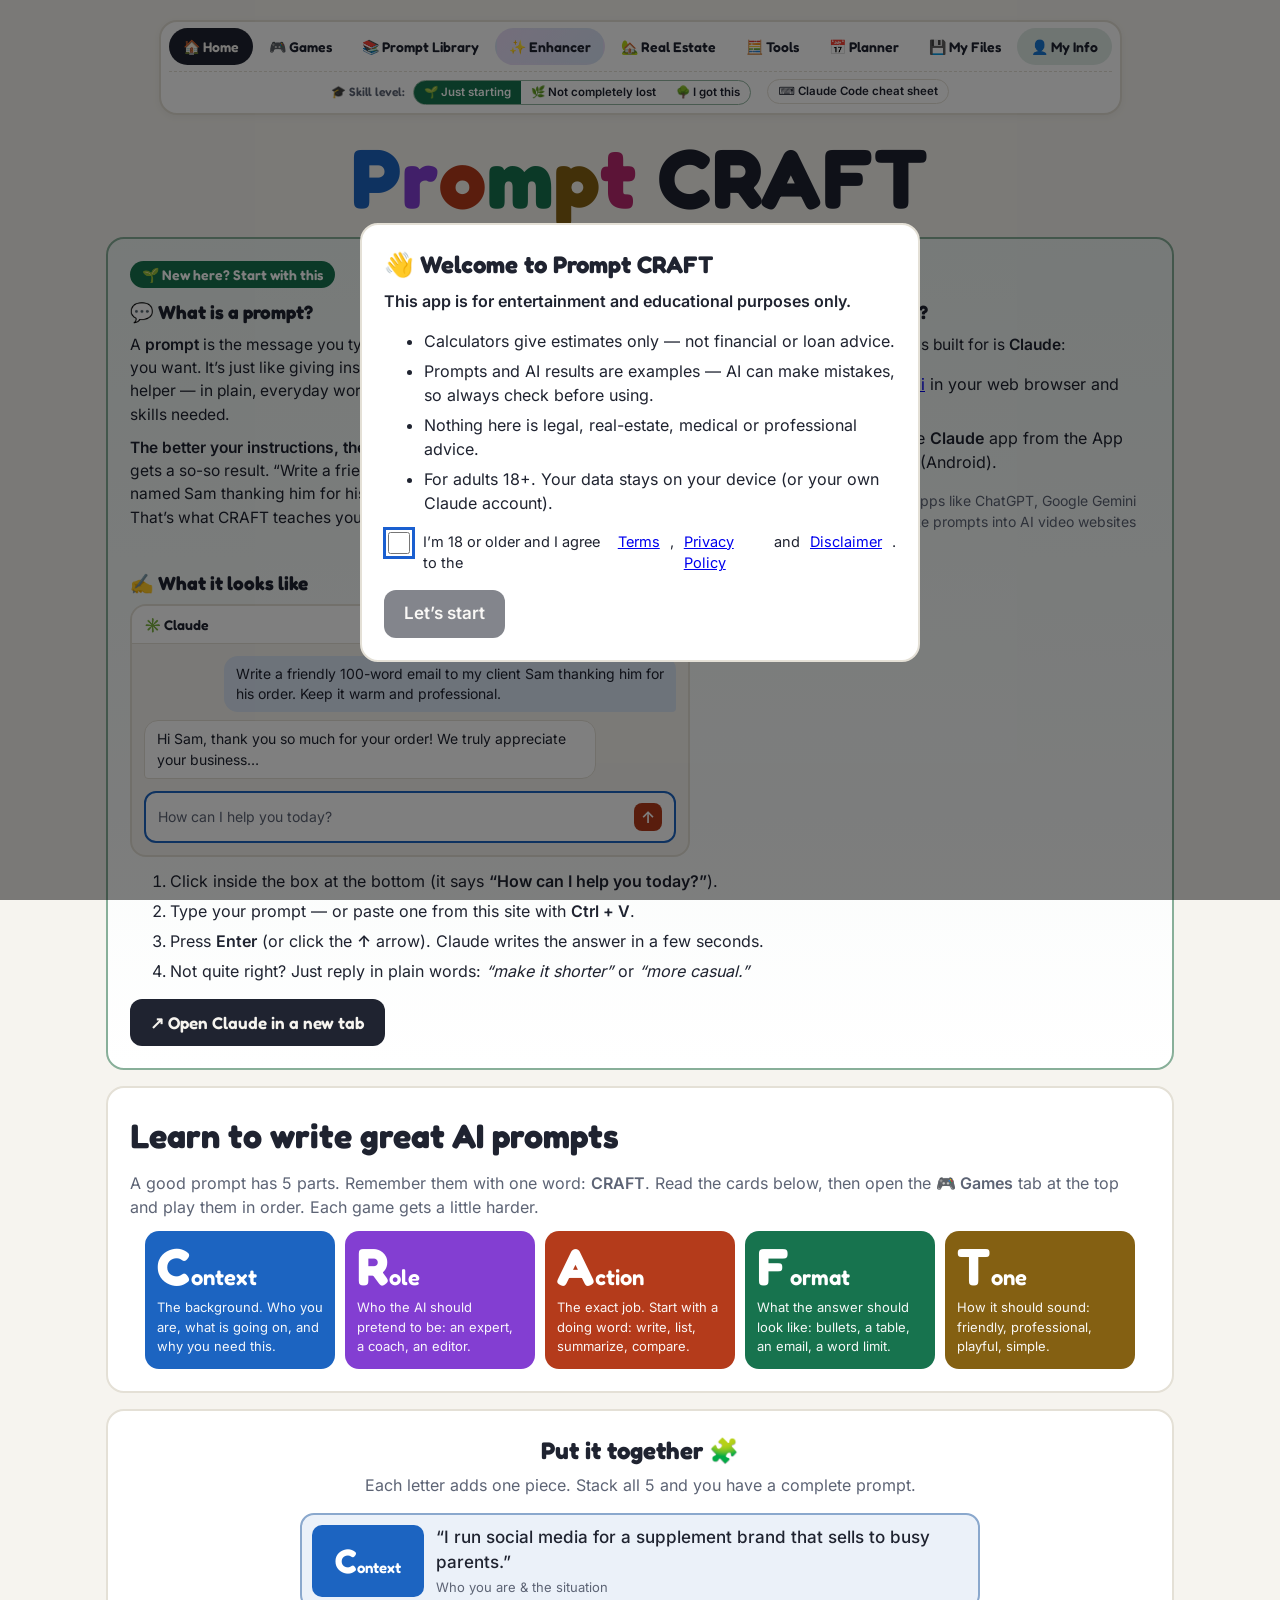
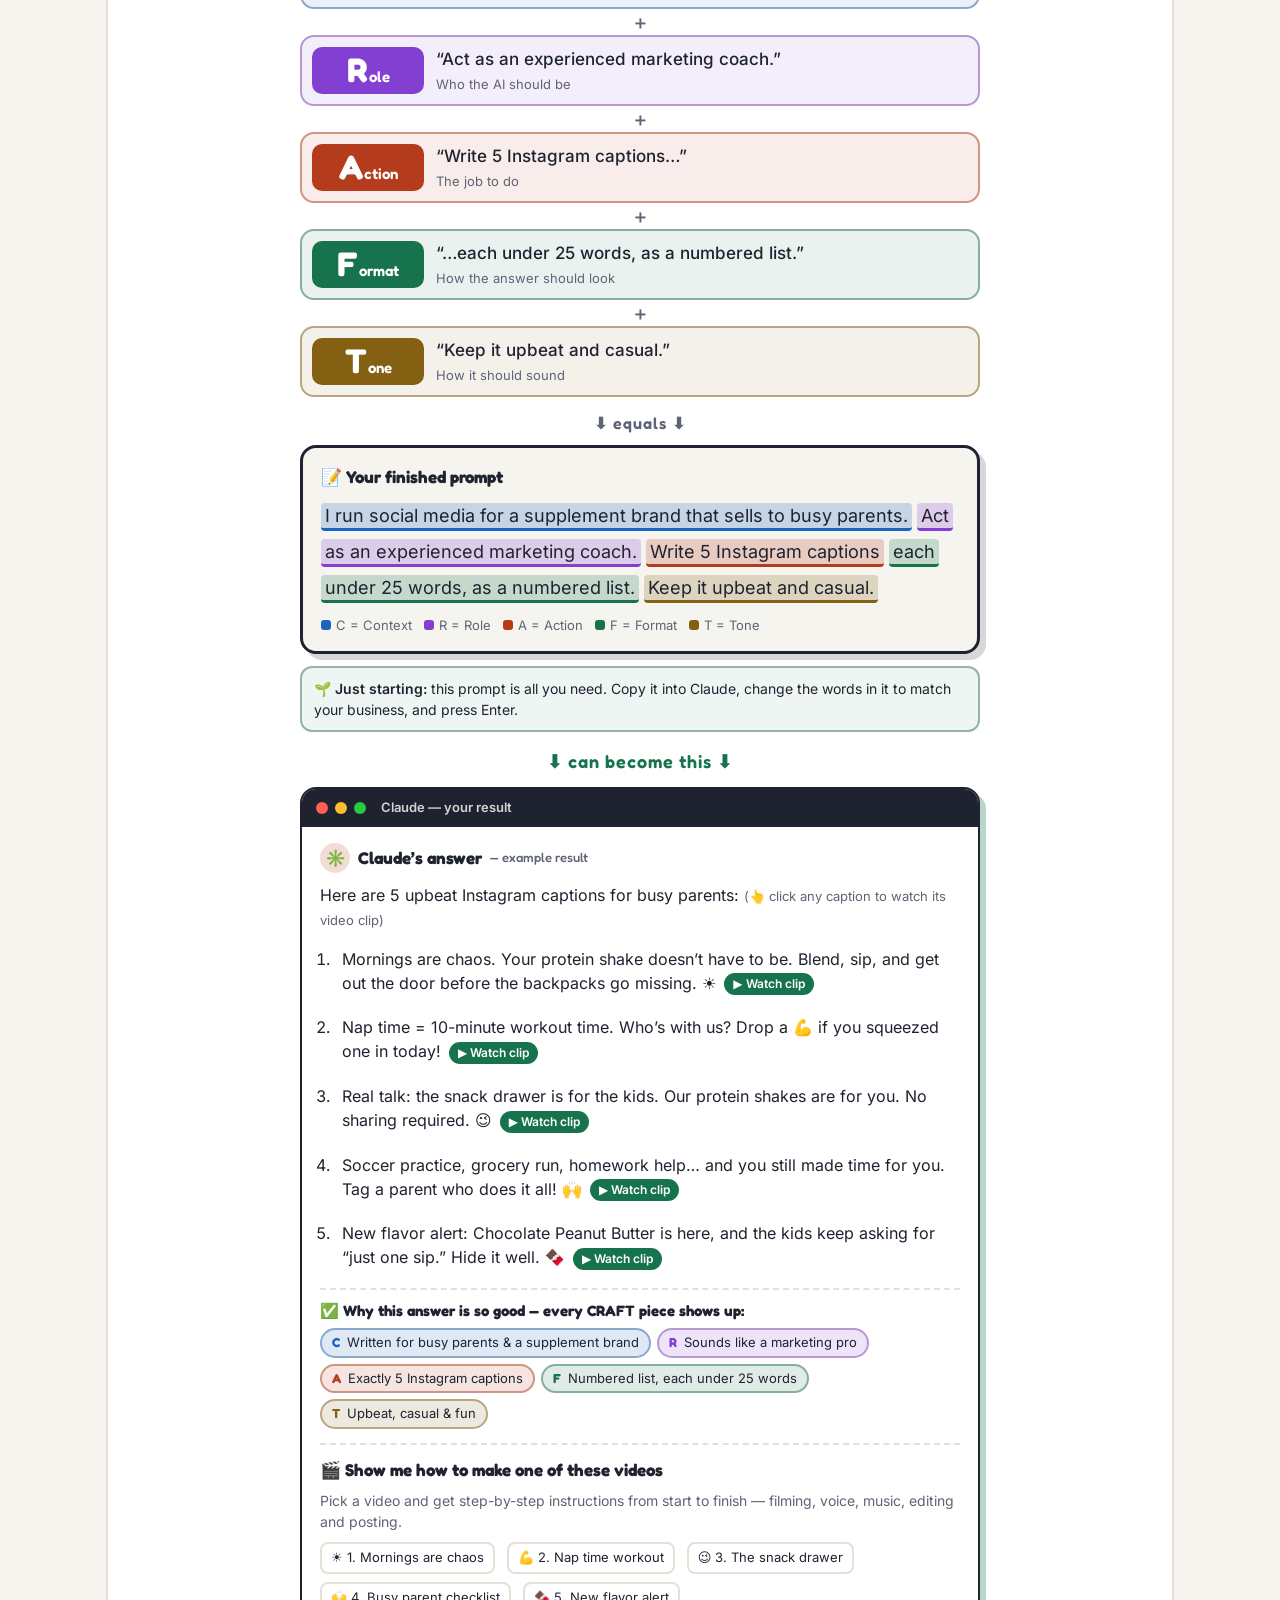
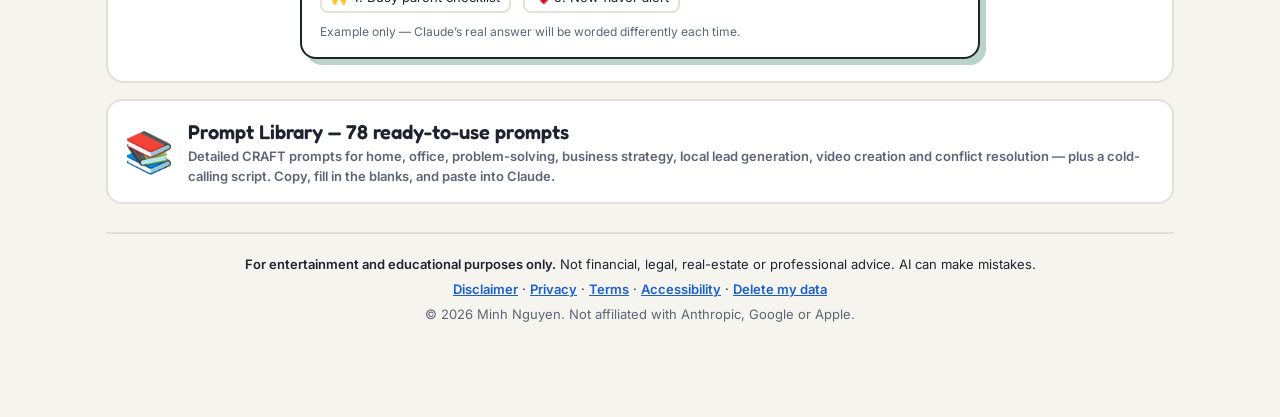
==== commit 51d87c45: "Studio: Add photos from a listing link helper Co-Authored-By: Claude Opus 5.5 <noreply@anthropic.com" ====
--- a/index.html
+++ b/index.html
@@ -148,7 +148,7 @@
   .cal{display:grid;grid-template-columns:repeat(7,1fr);gap:4px;margin-top:12px}
   .dow{text-align:center;font-size:12px;font-weight:600;color:var(--muted);padding:4px 0}
   .day{font:inherit;aspect-ratio:1/1;border:2px solid var(--line);border-radius:10px;background:var(--bg);color:var(--ink);cursor:pointer;display:flex;flex-direction:column;align-items:center;justify-content:flex-start;padding:4px 2px;gap:2px;position:relative;min-height:44px}
-  .day.out{opacity:1;background:var(--bg)}.day.out .dn{color:var(--muted)}.day.today{border-color:var(--A)}.day.today .dn{color:var(--A);font-weight:700}
+  .day.out{opacity:1;background:var(--bg)}.day.out .dn{color:var(--muted)}.day.today{border-color:var(--A)}.day.today .dn{color:#fff;background:#b43b1b;font-weight:700;border-radius:999px;padding:0 6px;display:inline-block}
   .day.sel{background:var(--ink);color:var(--bg);border-color:var(--ink)}
   .day .dn{font-family:Fredoka;font-size:15px}
   .day .dots{display:flex;gap:2px;flex-wrap:wrap;justify-content:center}.day .dots i{width:6px;height:6px;border-radius:50%;display:block}
@@ -408,6 +408,8 @@
   .sr{position:absolute;width:1px;height:1px;overflow:hidden;clip:rect(0 0 0 0)}
   .pjgrid{display:grid;grid-template-columns:repeat(auto-fill,minmax(280px,1fr));gap:10px}
   .pjcard{display:flex;gap:10px;padding:10px;border-radius:14px;border:2px solid var(--line);background:var(--card)}
+  button.btn,button.xbtn,.modal .btn{font-family:inherit}.namebox .xbtn{font-family:inherit}.nmgrid{display:grid;grid-template-columns:repeat(auto-fill,minmax(190px,1fr));gap:10px}.nmcard{border:1px solid var(--line,#ddd);border-radius:12px;padding:8px;background:var(--card,#fff)}.nmcard.sel{border:2px solid var(--accent,#2f6fed)}.nmimg{display:block;position:relative;width:100%;padding:0;border:0;background:#000;border-radius:8px;overflow:hidden;cursor:pointer}.nmimg img{display:block;width:100%;aspect-ratio:4/3;object-fit:cover}.nmimg .pcn{position:absolute;top:6px;left:6px}.nmcard select,.nmcard input{width:100%}.nmfile{font-size:11.5px;margin-top:4px;white-space:nowrap;overflow:hidden;text-overflow:ellipsis}
+  .ptext-box{margin-top:10px;border:2px solid var(--accent,#2f6fed);border-radius:12px;padding:10px 12px;background:var(--card,#fff)}.ptext-box textarea{width:100%;font:inherit;font-size:16px;padding:10px;border-radius:10px;border:1px solid var(--line,#ccc);margin-top:6px;resize:vertical;background:var(--bg);color:inherit}.ptchips{display:flex;flex-wrap:wrap;gap:6px;margin-top:6px}.ptchips .xbtn{font-size:12.5px;padding:4px 9px}
   .vtools{display:grid;grid-template-columns:repeat(auto-fit,minmax(230px,1fr));gap:10px;margin:10px 0 4px}.vtg{border:1px solid var(--line,#ddd);border-radius:12px;padding:8px 10px;background:var(--bg)}.vtl{display:block;font-weight:700;font-size:13px;margin-bottom:6px}.vtb{display:flex;flex-wrap:wrap;gap:6px}.vtb .btn{font-family:inherit;padding:8px 12px;font-size:14px}#ptime{display:block;font-size:12.5px;margin-top:4px}
   .sdopt .btn,.sdopt .xbtn{font-family:inherit}.sdopt{border:1px solid var(--line,#ddd);border-radius:12px;padding:10px 12px;margin:10px 0}.sdopt h3{margin:0 0 4px;font-size:16px}.sdopt p{margin:4px 0 8px;font-size:14px}
   .savebar{border:2px solid var(--accent,#2f6fed)}.sbrow{display:flex;gap:10px;flex-wrap:wrap;align-items:flex-end}.sbrow .btn{font-family:inherit}
@@ -1643,10 +1645,21 @@
   kitchen: {n:'Kitchen', cam:'Camera slider', angle:'Eye level, slightly low to show the island', size:'Medium-wide', move:'Slow slide from left to right across the island', anim:'right'},
   open:    {n:'Open-plan living & dining', cam:'Indoor FPV drone or gimbal', angle:'Eye level', size:'Wide', move:'Continuous flowing sweep through the space', anim:'push'},
   dining:  {n:'Dining room', cam:'Gimbal', angle:'Eye level', size:'Medium-wide', move:'Slow push-in toward the center of the table', anim:'push'},
+  family:  {n:'Family room / den', cam:'Gimbal with a wide 24mm lens', angle:'Eye level', size:'Wide', move:'Slow lateral glide', anim:'truckR'},
+  hallway: {n:'Hallway / staircase', cam:'Gimbal', angle:'Eye level', size:'Wide', move:'Slow walk-through push-in', anim:'push'},
   office:  {n:'Office / bonus room', cam:'Gimbal', angle:'Eye level', size:'Wide', move:'Slow push-in toward the window', anim:'push'},
   primary: {n:'Primary bedroom', cam:'Gimbal', angle:'Eye level', size:'Wide', move:'Slow push-in toward the bed and windows', anim:'push'},
   bedroom: {n:'Bedroom', cam:'Camera slider', angle:'Eye level', size:'Wide', move:'Gentle slide from left to right', anim:'right'},
+  guest:   {n:'Guest bedroom', cam:'Camera slider', angle:'Eye level', size:'Wide', move:'Gentle lateral slide', anim:'truckR'},
+  kids:    {n:'Kids’ room / nursery', cam:'Camera slider', angle:'Eye level', size:'Wide', move:'Gentle lateral slide', anim:'truckR'},
+  closet:  {n:'Walk-in closet', cam:'Gimbal', angle:'Eye level', size:'Medium', move:'Slow push-in', anim:'push'},
   bath:    {n:'Bathroom', cam:'Gimbal', angle:'Eye level', size:'Medium', move:'Slow push-in toward the vanity and tub', anim:'push'},
+  laundry: {n:'Laundry room', cam:'Gimbal', angle:'Eye level', size:'Medium', move:'Slow push-in', anim:'push'},
+  gym:     {n:'Home gym', cam:'Gimbal', angle:'Eye level', size:'Wide', move:'Slow push-in', anim:'push'},
+  theater: {n:'Media / theater room', cam:'Gimbal', angle:'Eye level', size:'Wide', move:'Slow push-in', anim:'push'},
+  garage:  {n:'Garage', cam:'Gimbal', angle:'Eye level', size:'Wide', move:'Slow push-in', anim:'push'},
+  balcony: {n:'Balcony / deck', cam:'Gimbal', angle:'Eye level', size:'Wide', move:'Slow lateral glide', anim:'truckR'},
+  amenity: {n:'Community / amenities', cam:'Gimbal', angle:'Eye level', size:'Wide', move:'Slow lateral glide', anim:'truckR'},
   other:   {n:'Other room', cam:'Gimbal', angle:'Eye level', size:'Wide', move:'Slow push-in', anim:'push'},
   backyard:{n:'Backyard / patio', cam:'Gimbal', angle:'Eye level', size:'Wide', move:'Slow sideways glide from left to right', anim:'right'},
   pool:    {n:'Pool', cam:'Drone at very low altitude', angle:'Low angle, just above the water', size:'Wide', move:'Slow glide along the edge of the pool from left to right', anim:'right'},
@@ -1655,7 +1668,7 @@
 };
 function effMv(p){ return (p.mv&&p.mv!=='default')?p.mv:(ST.motion==='auto'?ROOM_MV[p.room]:ST.motion==='presets'?ROOM_PRESET[p.room]:ST.motion); }
 const ROOM_ORDER = Object.keys(ROOMS);
-const ROOM_WORDS = {aerial:['aerial','drone','overhead'],front:['front','exterior','facade','outside','curb'],entry:['entry','foyer','hall','door'],open:['open','plan','great room'],living:['living','family','lounge','great'],kitchen:['kitchen','island'],dining:['dining'],office:['office','study','den','bonus'],primary:['primary','master','suite'],bedroom:['bed'],bath:['bath','shower','tub','powder'],backyard:['back','yard','patio','deck','garden'],pool:['pool','spa'],view:['view','ocean','city','lake'],twilight:['twilight','dusk','night','evening']};
+const ROOM_WORDS = {family:['family room','den'],hallway:['hall','stair'],guest:['guest'],kids:['kid','nursery','child'],closet:['closet','wardrobe'],laundry:['laundry','utility'],gym:['gym','fitness'],theater:['theater','theatre','media'],garage:['garage'],balcony:['balcony','terrace'],amenity:['amenit','clubhouse','community','lobby'],aerial:['aerial','drone','overhead'],front:['front','exterior','facade','outside','curb'],entry:['entry','foyer','hall','door'],open:['open','plan','great room'],living:['living','family','lounge','great'],kitchen:['kitchen','island'],dining:['dining'],office:['office','study','den','bonus'],primary:['primary','master','suite'],bedroom:['bed'],bath:['bath','shower','tub','powder'],backyard:['back','yard','patio','deck','garden'],pool:['pool','spa'],view:['view','ocean','city','lake'],twilight:['twilight','dusk','night','evening']};
 const LOOKS = {
   warm:{n:'Warm & dramatic luxury', grade:'Warm golden-hour glow, soft contrast, rich creamy highlights, gentle film-like softness', tone:'Warm, dramatic and inviting luxury — like a high-end movie trailer', fx:'rgba(255,150,60,0.30)'},
   bright:{n:'Bright & airy', grade:'Bright, airy natural daylight, clean whites, soft shadows, true-to-life colors', tone:'Fresh, elegant and welcoming', fx:'rgba(255,255,255,0.10)'},
@@ -1683,8 +1696,8 @@
 };
 Object.entries(PRESETS).forEach(([k,v])=>{ MOTIONS[k]={n:v.n, anim:v.anim, preset:true, p:()=>v.t}; });
 const PRESET_ORIG = Object.fromEntries(Object.entries(PRESETS).map(([k,v])=>[k,v.t]));
-const ROOM_PRESET = {aerial:'pExterior',front:'pExterior',twilight:'pExterior',entry:'pEntry',living:'pLiving',open:'pOpen',dining:'pOpen',office:'pOpen',other:'pOpen',kitchen:'pKitchen',primary:'pBedroom',bedroom:'pBedroom',bath:'pBath',backyard:'pBackyard',pool:'pBackyard',view:'pExterior'};
-const ROOM_MV = {open:'push',aerial:'push',front:'rise',entry:'push',living:'truckR',kitchen:'truckR',dining:'push',office:'push',primary:'push',bedroom:'truckR',bath:'push',other:'push',backyard:'truckR',pool:'truckR',view:'panR',twilight:'pull'};
+const ROOM_PRESET = {family:'pLiving',hallway:'pEntry',guest:'pBedroom',kids:'pBedroom',closet:'pOpen',laundry:'pOpen',gym:'pOpen',theater:'pOpen',garage:'pOpen',balcony:'pBackyard',amenity:'pBackyard',aerial:'pExterior',front:'pExterior',twilight:'pExterior',entry:'pEntry',living:'pLiving',open:'pOpen',dining:'pOpen',office:'pOpen',other:'pOpen',kitchen:'pKitchen',primary:'pBedroom',bedroom:'pBedroom',bath:'pBath',backyard:'pBackyard',pool:'pBackyard',view:'pExterior'};
+const ROOM_MV = {family:'truckR',hallway:'push',guest:'truckR',kids:'truckR',closet:'push',laundry:'push',gym:'push',theater:'push',garage:'push',balcony:'truckR',amenity:'truckR',open:'push',aerial:'push',front:'rise',entry:'push',living:'truckR',kitchen:'truckR',dining:'push',office:'push',primary:'push',bedroom:'truckR',bath:'push',other:'push',backyard:'truckR',pool:'truckR',view:'panR',twilight:'pull'};
 const ENERGY = {
   calm:{n:'Gentle, calm walkthrough energy', s:'gentle, calm walkthrough energy — very slow, steady, constant speed with soft ease-in and ease-out'},
   elegant:{n:'Smooth, elegant gliding energy', s:'smooth, elegant gliding energy — slow, steady and graceful, like a camera on rails'},
@@ -1701,7 +1714,7 @@
   clouds:{n:'Clouds drifting slowly', p:'clouds drifting slowly across the sky with light changing gently'},
   none:{n:'None — perfectly still lighting', p:null},
 };
-const ROOM_LIGHT = {open:'soft',aerial:'sun',front:'sun',entry:'soft',living:'soft',kitchen:'soft',dining:'glow',office:'soft',primary:'soft',bedroom:'soft',bath:'glow',other:'soft',backyard:'sun',pool:'shimmer',view:'clouds',twilight:'dusk'};
+const ROOM_LIGHT = {family:'soft',hallway:'soft',guest:'soft',kids:'soft',closet:'soft',laundry:'soft',gym:'soft',theater:'glow',garage:'soft',balcony:'sun',amenity:'sun',open:'soft',aerial:'sun',front:'sun',entry:'soft',living:'soft',kitchen:'soft',dining:'glow',office:'soft',primary:'soft',bedroom:'soft',bath:'glow',other:'soft',backyard:'sun',pool:'shimmer',view:'clouds',twilight:'dusk'};
 const KEEP = [
   ['exact','Keep the room exactly as photographed','changed room layout'],
   ['vertical','Keep vertical lines straight','bending or tilted lines, fisheye distortion'],
@@ -1895,7 +1908,7 @@
         <input type="file" id="files" accept="image/*,.zip,application/zip" multiple hidden>
         <span style="font-size:40px">📷</span><br><b>Drag & drop listing photos — or a .ZIP of photos — here</b><br><span class="muted">or tap to choose · you can also paste a copied photo with Ctrl + V · your photos stay on your device</span>
       </label>
-      <div class="pickrow">${pickBtn('stPick','photo')}<span class="muted" style="font-size:13px">Search photos you saved in My Files or used in earlier projects</span></div>
+      <div class="pickrow">${pickBtn('stPick','photo')}<button class="btn ghost" id="stLink" type="button">🔗 Add from a listing link</button><span class="muted" style="font-size:13px">Use photos from My Files, earlier projects, or a Zillow / Redfin / MLS listing</span></div>
       <div class="folder" id="folder">
         <div class="folder-tab">📁 My uploaded photos <span class="fcount" id="fcount">0</span></div>
         <div id="thumbs"></div>
@@ -1980,6 +1993,7 @@
     const href=ok?(/^https?:/i.test(v)?v:'https://'+v):'#';
     lo.href=href; lo.style.pointerEvents=ok?'auto':'none'; lo.style.opacity=ok?1:.45; $('#lstSteps').innerHTML=ok?listingSteps(v):''; };
   $('#pasteZone').onclick=()=>$('#pasteZone').focus();
+  if($('#stLink')) $('#stLink').onclick=()=>openListingLink();
   document.onpaste=e=>{ if(!$('#drop')){ document.onpaste=null; return; }
     if(e.target&&/INPUT|TEXTAREA/.test(e.target.tagName)&&e.target.id!=='pasteZone') return;
     const items=[...(e.clipboardData&&e.clipboardData.items||[])].filter(i=>i.kind==='file'&&i.type.startsWith('image/'));
@@ -1999,7 +2013,7 @@
 function saveProjList(){ try{ localStorage.setItem('pc_projects',JSON.stringify(PROJ)); }catch(e){ try{ PROJ.forEach(p=>{ if(p!==projCur()) p.thumb=''; }); localStorage.setItem('pc_projects',JSON.stringify(PROJ)); }catch(_){} } if(typeof cloudMark==='function') cloudMark('projects'); }
 function projCur(){ return PROJ.find(x=>x.id===ST.projId); }
 const PJ_TEXT=['area','price','beds','feature','agent','phone'];
-function projSig(){ return JSON.stringify([lookSnapshot(),ST.lookId,ST.audio&&ST.audio.id,ST.audioStart,ST.musicVol,SND.src,ST.photos.map(p=>[p.id,p.room,p.mv||'',p.cap||'',p.len||0]),PJ_TEXT.map(k=>ST[k]),PJ.plan.length]); }
+function projSig(){ return JSON.stringify([lookSnapshot(),ST.lookId,ST.audio&&ST.audio.id,ST.audioStart,ST.musicVol,SND.src,ST.photos.map(p=>[p.id,p.room,p.mv||'',p.cap||'',p.len||0,p.label||'',p.capPos||'',p.capSize||'',p.capStyle||'']),PJ_TEXT.map(k=>ST[k]),PJ.plan.length]); }
 function phId(){ return 'ph'+Date.now().toString(36)+Math.random().toString(36).slice(2,7); }
 async function thumbOf(ph){ try{ if(!ph.img.complete) await ph.img.decode(); const w=200, h=Math.round(w*ph.img.naturalHeight/ph.img.naturalWidth)||130; const c=document.createElement('canvas'); c.width=w; c.height=Math.min(h,200); c.getContext('2d').drawImage(ph.img,0,0,w,h); return c.toDataURL('image/jpeg',0.6); }catch(e){ return ''; } }
 async function projSaveNow(){
@@ -2008,7 +2022,7 @@
   if(!p){ p={id:'p'+Date.now().toString(36),name:ST.area||('Untitled home · '+new Date().toLocaleDateString()),autoName:!ST.area,created:Date.now()}; PROJ.unshift(p); ST.projId=p.id; }
   p.settings=lookSnapshot(); p.lookId=ST.lookId||null; p.text=Object.fromEntries(PJ_TEXT.map(k=>[k,ST[k]||'']));
   p.audio=ST.audio?{...ST.audio,start:ST.audioStart||0,on:SND.src==='file'}:null; p.musicVol=ST.musicVol;
-  p.photos=ST.photos.map(x=>({id:x.id,len:x.len||0,cap:x.cap||'',name:x.name,room:x.room,mv:x.mv||'',assetId:x.assetId||'',assetUrl:x.assetUrl||''}));
+  p.photos=ST.photos.map(x=>({id:x.id,len:x.len||0,cap:x.cap||'',label:x.label||'',capPos:x.capPos||'',capSize:x.capSize||'',capStyle:x.capStyle||'',name:x.name,room:x.room,mv:x.mv||'',assetId:x.assetId||'',assetUrl:x.assetUrl||''}));
   if(PJ.plan) p.plan=PJ.plan; p.updated=Date.now();
   if(p.autoName&&ST.area){ p.name=ST.area; }
   const first=ST.photos[0]; if(first&&p.thumbId!==first.id){ p.thumb=await thumbOf(first); p.thumbId=first.id; } if(!first){ p.thumb=''; p.thumbId=''; }
@@ -2067,7 +2081,7 @@
     if(!blob&&ph.assetUrl){ try{ const r=await fetch(ph.assetUrl); if(r.ok){ const bl=await r.blob(); if(bl&&bl.size){ blob=bl; idbPut(ph.id,blob); } } }catch(e){} }
     if(!blob){ missing++; continue; }
     const url=URL.createObjectURL(blob), img=new Image(); img.src=url;
-    ST.photos.push({id:ph.id,len:ph.len||undefined,cap:ph.cap||'',url,img,name:ph.name,room:ph.room,mv:ph.mv||undefined,assetId:ph.assetId,assetUrl:ph.assetUrl});
+    ST.photos.push({id:ph.id,len:ph.len||undefined,cap:ph.cap||'',label:ph.label||'',capPos:ph.capPos||'',capSize:ph.capSize||'',capStyle:ph.capStyle||'',url,img,name:ph.name,room:ph.room,mv:ph.mv||undefined,assetId:ph.assetId,assetUrl:ph.assetUrl});
   }
   ST.projId=id; PJ.plan=p.plan||''; PJ.sig=projSig(); PJ.savedAt=p.updated;
   location.hash='#studio'; studioView();
@@ -2207,7 +2221,7 @@
   const role = i===0?'Opening shot':i===N-1?'Final shot':`Shot ${i+1}`;
   const keeps=KEEP.filter(k=>ST.keep[k[0]]);
   const neg=[...(M.preset?['fast motion','jerky motion','zoom blur']:['fast motion','multiple camera moves','direction changes','zoom blur']),...keeps.map(k=>k[2])].join(', ');
-  return `CLIP ${i+1} OF ${N} — ${r.n.toUpperCase()} (${role})
+  return `CLIP ${i+1} OF ${N} — ${r.n.toUpperCase()}${p.label?' · '+p.label:''} (${role})
 Use the attached photo as the first frame. Create ${clipLen(p)===8?'an':'a'} ${clipLen(p)}-second cinematic real estate video clip.
 Camera type: ${r.cam}
 Camera angle: ${r.angle} — keep the photo's original angle
@@ -2335,15 +2349,30 @@
   host.innerHTML=`<div class="pedit">
     <div class="top"><h3 style="margin:0">✏️ Edit your video</h3><span class="muted" style="font-size:13px">Changes show in the preview right away</span></div>
     ${LEVEL==='new'?'<p class="muted" style="font-size:13.5px;margin:4px 0 8px">Click a clip below to edit it. Use ◀ ▶ to move it earlier or later. Change the look, speed, music or text for the whole video further down.</p>':''}
-    <div class="ptl" role="list" aria-label="Clips in your video">${P.map((x,i)=>`<div class="pclipw" role="listitem"><button class="pclip ${i===PE.sel?'sel':''}" data-pc="${i}" aria-pressed="${i===PE.sel}"><img src="${x.url}" alt=""><span class="pcn">${i+1}</span><span class="pcl">${esc(ROOMS[x.room].n)}</span><span class="pcs">${clipLen(x)}s${x.cap?' · ✏️':''}</span></button>
+    <details class="presetbox namebox" ${PE.nameOpen!==false?'open':''} id="peNames"><summary>🏷️ Name your photos <span class="muted" style="font-weight:500;font-size:13px">· pick what each photo shows</span></summary>
+      <p class="muted" style="font-size:13.5px;margin:6px 0 8px">Look at each photo and choose the room from its drop-down menu. Add your own name too if you like (for example “Upstairs guest room”). Click a photo to see it bigger in the preview.</p>
+      <div class="nmgrid">${P.map((x,i)=>`<div class="nmcard ${i===PE.sel?'sel':''}"><button class="nmimg" data-nmsel="${i}" aria-label="Show photo ${i+1} in the preview"><img src="${x.url}" alt="Photo ${i+1}${x.name?' · '+esc(x.name):''}"><span class="pcn">${i+1}</span></button>
+        <label class="fld" style="margin:6px 0 0"><span>Photo ${i+1} is the…</span><select data-nmroom="${i}">${ROOM_ORDER.map(k=>`<option value="${k}" ${x.room===k?'selected':''}>${ROOMS[k].n}</option>`).join('')}</select></label>
+        <label class="fld" style="margin:6px 0 0"><span>Your name (optional)</span><input data-nmlabel="${i}" maxlength="40" value="${esc(x.label||'')}" placeholder="${esc(ROOMS[x.room].n)}"></label>
+        ${x.name?`<div class="muted nmfile" title="${esc(x.name)}">📄 ${esc(x.name)}</div>`:''}</div>`).join('')}</div>
+      <div class="actions" style="margin-top:8px"><button class="xbtn" id="nmSort">↕️ Put photos in tour order (outside → inside → backyard)</button></div>
+    </details>
+    <div class="ptl" role="list" aria-label="Clips in your video">${P.map((x,i)=>`<div class="pclipw" role="listitem"><button class="pclip ${i===PE.sel?'sel':''}" data-pc="${i}" aria-pressed="${i===PE.sel}"><img src="${x.url}" alt=""><span class="pcn">${i+1}</span><span class="pcl">${esc(x.label||ROOMS[x.room].n)}</span><span class="pcs">${clipLen(x)}s${x.cap?' · ✏️':''}</span></button>
       <div class="pcb"><button class="xbtn" data-pmv="${i}" data-d="-1" aria-label="Move clip ${i+1} earlier" ${i===0?'disabled':''}>◀</button><button class="xbtn" data-pmv="${i}" data-d="1" aria-label="Move clip ${i+1} later" ${i===N-1?'disabled':''}>▶</button></div></div>`).join('')}</div>
     <div class="psel"><div class="top"><b>Clip ${PE.sel+1} of ${N} · starts at ${st[PE.sel].toFixed(1)}s</b><span class="lact"><button class="xbtn" id="pePlay">▶ Play from here</button><button class="xbtn" id="peDup">📄 Duplicate</button><button class="xbtn" id="peRm" ${N<=2?'disabled title="A video needs at least 2 clips"':''}>🗑️ Remove clip</button></span></div>
       <div class="vegrid">
         <label class="fld"><span>Room</span><select data-pc1="room">${ROOM_ORDER.map(k=>`<option value="${k}" ${p.room===k?'selected':''}>${ROOMS[k].n}</option>`).join('')}</select></label>
         <label class="fld"><span>Camera move</span><select data-pc1="mv">${mvOpts}</select></label>
         ${sel('plen','How long this clip plays',lenOpts,p.len||0).replace('data-pg="plen"','data-pc1="len"')}
-        <label class="fld"><span>Text on this clip (optional)</span><input data-pc1="cap" value="${esc(p.cap||'')}" maxlength="70" placeholder="e.g. Chef’s kitchen"></label>
-      </div></div>
+      </div>
+      <div class="ptext-box"><div class="top"><b>🔤 Text on this clip</b><span class="muted" style="font-size:12.5px">optional · shows while this clip plays</span></div>
+        <textarea data-pc1="cap" rows="2" maxlength="90" aria-label="Text on clip ${PE.sel+1}" placeholder="Type the words to show on this clip — e.g. Chef’s kitchen with quartz island">${esc(p.cap||'')}</textarea>
+        <div class="ptchips">${['Welcome home','Chef’s kitchen','Bright open living','Primary suite','Spa-like bath','Private backyard','Just listed','Call for a private showing'].map(t=>`<button class="xbtn" data-capq="${esc(t)}">${esc(t)}</button>`).join('')}${p.cap?'<button class="xbtn" data-capq="">✕ Clear text</button>':''}</div>
+        <div class="vegrid" style="margin-top:6px">
+          <label class="fld"><span>Text style</span><select data-pc1="capStyle"><option value="" ${!p.capStyle?'selected':''}>Dark box (easy to read)</option><option value="title" ${p.capStyle==='title'?'selected':''}>Big title — tall capitals</option></select></label>
+          <label class="fld"><span>Position</span><select data-pc1="capPos"><option value="" ${!p.capPos?'selected':''}>Bottom</option><option value="middle" ${p.capPos==='middle'?'selected':''}>Middle</option><option value="top" ${p.capPos==='top'?'selected':''}>Top</option></select></label>
+          <label class="fld"><span>Size</span><select data-pc1="capSize"><option value="s" ${p.capSize==='s'?'selected':''}>Small</option><option value="" ${!p.capSize||p.capSize==='m'?'selected':''}>Medium</option><option value="l" ${p.capSize==='l'?'selected':''}>Large</option></select></label>
+        </div></div></div>
     <h4 style="margin:14px 0 4px">🎬 Whole video</h4>
     <div class="vegrid">
       ${sel('look','Look & tone',Object.entries(LOOKS).map(([k,v])=>[k,v.n]),ST.look)}
@@ -2353,7 +2382,7 @@
       ${SND.src==='file'&&ST.audio?`<label class="fld"><span>Soundtrack</span><input value="🎧 ${esc(ST.audio.name)} (change in Step 2)" disabled></label>`:sel('music','Soundtrack',SOUNDTRACKS.map(t=>[t.k,t.n+' · '+t.bpm+' BPM']),ST.music)}
       <label class="vesl"><span>🔊 Music volume <b id="peVol">${ST.musicVol??70}%</b></span><input type="range" data-pgv="musicVol" min="0" max="100" step="5" value="${ST.musicVol??70}"></label>
     </div>
-    <details class="presetbox" style="margin-top:10px"><summary>🔤 On-screen text for the whole video</summary><div class="vegrid">
+    <details class="presetbox" style="margin-top:10px" open><summary>🔤 Text for the whole video — headline, price, agent</summary><div class="vegrid">
       ${inp('area','Headline (first clip)','e.g. Welcome to Laguna Beach')}${inp('beds','Beds · baths · size','e.g. 4 Beds · 3 Baths')}${inp('feature','Star feature','e.g. Ocean views')}${inp('price','Price (last clip)','e.g. Offered at $2,450,000')}${inp('agent','Agent name (last clip)','e.g. Minh Nguyen, Realtor')}${inp('phone','Phone / website (last clip)','e.g. (555) 123-4567')}
     </div></details>
     <div class="lactive chg" id="peStale" ${PE.stale?'':'hidden'} style="margin-top:12px">✏️ You changed the video — the clip prompts below are out of date. <span class="lact"><button class="btn" id="peUpd">🔄 Update clip prompts & plan</button></span></div>
@@ -2362,12 +2391,18 @@
   const keepT=()=>{ const t=PREV?PREV.now():0; return t; };
   qa('[data-pc]').forEach(b=>b.onclick=()=>{ PE.sel=+b.dataset.pc; drawEditor(); peSeekClip(PE.sel); host.querySelector(`[data-pc="${PE.sel}"]`).focus(); });
   qa('[data-pmv]').forEach(b=>b.onclick=()=>{ const i=+b.dataset.pmv, j=i+ +b.dataset.d; if(j<0||j>=N) return; [P[i],P[j]]=[P[j],P[i]]; PE.sel=j; peMark(); drawEditor(); peSeekClip(j); const nb=host.querySelector(`[data-pmv="${j}"][data-d="${b.dataset.d}"]`); (nb&&!nb.disabled?nb:host.querySelector(`[data-pc="${j}"]`)).focus(); });
-  qa('[data-pc1]').forEach(el=>{ const k=el.dataset.pc1; const fn=()=>{ const v=el.value; if(k==='len') p.len=+v||undefined; else if(k==='mv') p.mv=v; else p[k]=v; peMark(); if(k!=='cap') { drawEditor(); peSeekClip(PE.sel); } else { const c=host.querySelector(`[data-pc="${PE.sel}"] .pcs`); if(c) c.textContent=`${clipLen(p)}s${p.cap?' · ✏️':''}`; } };
-    if(el.tagName==='INPUT'){ el.oninput=fn; } else el.onchange=fn; });
+  qa('[data-pc1]').forEach(el=>{ const k=el.dataset.pc1; const fn=()=>{ const v=el.value; if(k==='len') p.len=+v||undefined; else if(k==='mv') p.mv=v; else p[k]=v; peMark(); if(k!=='cap') { drawEditor(); peSeekClip(PE.sel); const f=host.querySelector(`[data-pc1="${k}"]`); f&&f.focus(); } else { const c=host.querySelector(`[data-pc="${PE.sel}"] .pcs`); if(c) c.textContent=`${clipLen(p)}s${p.cap?' · ✏️':''}`; } };
+    if(el.tagName==='INPUT'||el.tagName==='TEXTAREA'){ el.oninput=fn; } else el.onchange=fn; });
   qa('[data-pg]').forEach(el=>el.onchange=()=>{ const k=el.dataset.pg; ST[k]=(k==='len'||k==='amount')?+el.value:el.value; if(k==='music'){ SND.src='synth'; if(PREV&&PREV.playing&&!SND.mute) sndStart(ST.music); const sb=document.getElementById('sndBox'); if(sb){ sb.innerHTML=soundtrackHTML(); bindSoundtrack(); } } peMark(); drawEditor(); });
   qa('[data-pgv]').forEach(el=>el.oninput=()=>{ ST.musicVol=+el.value; q('#peVol').textContent=ST.musicVol+'%'; sndVol(); const s=document.getElementById('sndVol'); if(s){ s.value=ST.musicVol; const v=document.getElementById('sndVolV'); if(v) v.textContent=ST.musicVol+'%'; } });
   qa('[data-pt]').forEach(el=>el.oninput=()=>{ ST[el.dataset.pt]=el.value; peMark(); });
   q('#pePlay').onclick=()=>peSeekClip(PE.sel);
+  const nb=q('#peNames'); if(nb) nb.ontoggle=()=>{ PE.nameOpen=nb.open; };
+  qa('[data-nmsel]').forEach(b=>b.onclick=()=>{ PE.sel=+b.dataset.nmsel; drawEditor(); peSeekClip(PE.sel); });
+  qa('[data-nmroom]').forEach(el=>el.onchange=()=>{ const i=+el.dataset.nmroom; P[i].room=el.value; peMark(); typeof renderThumbs==='function'&&renderThumbs(); drawEditor(); const f=host.querySelector(`[data-nmroom="${i}"]`); f&&f.focus(); toast('🏷️ Photo '+(i+1)+' = '+ROOMS[el.value].n); });
+  qa('[data-nmlabel]').forEach(el=>el.oninput=()=>{ const i=+el.dataset.nmlabel; P[i].label=el.value.trim(); peMark(); const c=host.querySelector(`[data-pc="${i}"] .pcl`); if(c) c.textContent=P[i].label||ROOMS[P[i].room].n; });
+  if(q('#nmSort')) q('#nmSort').onclick=()=>{ const cur=P[PE.sel]; P.sort((a,b)=>ROOM_ORDER.indexOf(a.room)-ROOM_ORDER.indexOf(b.room)); PE.sel=Math.max(0,P.indexOf(cur)); peMark(); typeof renderThumbs==='function'&&renderThumbs(); drawEditor(); peSeekClip(PE.sel); toast('↕️ Photos sorted in tour order'); };
+  qa('[data-capq]').forEach(b=>b.onclick=()=>{ p.cap=b.dataset.capq; peMark(); drawEditor(); peSeekClip(PE.sel); const t=host.querySelector('textarea[data-pc1=cap]'); t&&t.focus(); });
   q('#peDup').onclick=()=>{ const c={...p,id:phId(),seen:true}; idbGet(p.id).then(b=>{ if(b) idbPut(c.id,b); }); P.splice(PE.sel+1,0,c); PE.sel++; peMark(); drawEditor(); peSeekClip(PE.sel); toast('📄 Clip duplicated — try a different camera move or text on it'); };
   q('#peRm').onclick=()=>{ if(N<=2) return; P.splice(PE.sel,1); PE.sel=Math.max(0,PE.sel-1); peMark(); drawEditor(); peSeekClip(PE.sel); toast('🗑️ Clip removed'); };
   if(q('#peUpd')) q('#peUpd').onclick=()=>{ const t=keepT(); PE.stale=false; makePlan(); setTimeout(()=>{ if(PREV) PREV.seek(t); const e=document.getElementById('pedit'); e&&e.scrollIntoView({block:'nearest'}); },60); toast('🔄 Prompts and plan updated'); };
@@ -2422,7 +2457,9 @@
     if(!vertical){ ctx.fillStyle='#000'; const bh=H*0.06; ctx.fillRect(0,0,W,bh); ctx.fillRect(0,H-bh,W,bh); }
     const ovs=PREV.ov.filter(o=>o.clip<N);
     ovs.filter(o=>o.cap).forEach(o=>{ const s=st[o.clip]+0.8, d=t-s, D=Math.max(1.5,L[o.clip]-1.4); if(d<0||d>D) return;
-      const a=d<0.4?d/0.4:d>D-0.4?(D-d)/0.4:1; vPill(ctx,o.text,W*0.05,H*(vertical?0.92:0.9),vertical?28:24,W*0.9,a); });
+      const a=d<0.4?d/0.4:d>D-0.4?(D-d)/0.4:1; const ph=P[o.clip]||{}, k={s:0.8,m:1,l:1.35}[ph.capSize]||1, pos=ph.capPos||'bottom';
+      if(ph.capStyle==='title'){ const cy=pos==='top'?H*0.2:pos==='middle'?H*0.5:H*0.8; vTitle(ctx,o.text,W/2,cy,Math.round((vertical?34:32)*k),W*0.88,a); }
+      else { const fs=Math.round((vertical?28:24)*k); if(pos==='bottom') vPill(ctx,o.text,W*0.05,H*(vertical?0.92:0.9),fs,W*0.9,a); else vPill(ctx,o.text,W/2,pos==='top'?H*(vertical?0.16:0.2):H*0.56,fs,W*0.9,a,'center'); } });
     ovs.filter(o=>!o.cap).forEach(o=>{ const s=st[o.clip]+0.6, d=t-s; if(d<0||d>2.8) return;
       const a=d<0.5?d/0.5:d>2.3?(2.8-d)/0.5:1; const rise=(1-Math.min(1,d/0.5))*10;
       vTitle(ctx,o.text,W/2,H*(vertical?0.74:0.76)+rise,vertical?34:32,W*0.88,a); });
@@ -4445,6 +4482,36 @@
   m.querySelector('#sdCopy').onclick=async()=>{ const t=ta.value; if(/\[PASTE YOUR LINK HERE\]/.test(t)) toast('Reminder: paste your video link where it says [PASTE YOUR LINK HERE]'); (await copyText(t))?toast('✅ Message copied'):showCopyBox(t); };
   setTimeout(()=>m.querySelector('#sdClose').focus(),50);
 }
+/* ---------- 🔗 Add photos from a listing link ---------- */
+function openListingLink(){
+  const m=document.createElement('div'); m.className='modal'; m.setAttribute('role','dialog'); m.setAttribute('aria-label','Add photos from a listing link');
+  m.innerHTML=`<div class="card pop helpcard"><div class="top"><h2 style="margin:0">🔗 Add photos from a listing link</h2><button class="xbtn" id="llClose">✕ Close</button></div>
+    <label class="fld" style="margin-top:8px"><span>1. Paste the listing link (Zillow, Redfin, Realtor.com, Compass, your MLS…)</span><input id="llUrl" type="url" placeholder="https://www.zillow.com/homedetails/…" style="width:100%"></label>
+    <div class="actions"><button class="btn" id="llOpen" disabled>↗️ Open the listing in a new tab</button><span class="muted" id="llSite" style="align-self:center;font-size:13px"></span></div>
+    <p class="muted" style="font-size:13px;margin:6px 0 0">Websites don’t let other apps pull their photos automatically, so pick one of these easy ways to bring them in:</p>
+    <div class="sdopt"><h3>⚡ Way 1 — Copy &amp; paste (easiest, a few photos)</h3><ol class="helpsteps" style="margin:4px 0">
+      <li>In the listing tab, open the photos and click the one you want so it shows large.</li>
+      <li><b>Right-click</b> the photo → click <b>Copy image</b>.</li>
+      <li>Come back to this Studio tab and press <b>Ctrl + V</b> (hold Ctrl, tap V). The photo is added. 🎉</li>
+      <li>Repeat for each photo. Then name each one in <b>🏷️ Name your photos</b>.</li></ol></div>
+    <div class="sdopt"><h3>📦 Way 2 — Your own listing: all photos at once (best quality)</h3><ol class="helpsteps" style="margin:4px 0">
+      <li>Sign in to your MLS (or ask your photographer for the photo link).</li>
+      <li>Open the listing and click <b>Download photos</b> / <b>Download all</b> — you’ll get a <b>.ZIP</b> file.</li>
+      <li>Drag that ZIP file straight onto the 📷 box in Step 1 (or click it and choose the ZIP). Every photo is added in order.</li></ol></div>
+    <div class="sdopt"><h3>🧩 Way 3 — Save many from the web page</h3><ol class="helpsteps" style="margin:4px 0">
+      <li>In Chrome, add a free “image downloader” extension: <a href="https://chromewebstore.google.com/search/image%20downloader" target="_blank" rel="noopener">open the Chrome Web Store ↗</a> → pick one with good reviews → <b>Add to Chrome</b>.</li>
+      <li>On the listing’s photo page, click the extension’s icon (top right of Chrome), tick the large house photos, and click <b>Download</b>.</li>
+      <li>Open your <b>Downloads</b> folder, select the photos (click one, then press <b>Ctrl + A</b>), and drag them onto the 📷 box.</li></ol></div>
+    <p class="muted" style="font-size:12.5px;margin:8px 0 0">⚖️ Only use photos you have permission to use — usually your own listings. Listing photos belong to the photographer or listing brokerage, and MLS rules often limit reuse. Ask first when it isn’t your listing.</p>
+  </div>`;
+  document.body.appendChild(m);
+  const close=()=>m.remove(); m.querySelector('#llClose').onclick=close; m.onclick=e=>{ if(e.target===m) close(); }; m.addEventListener('keydown',e=>{ if(e.key==='Escape') close(); });
+  const u=m.querySelector('#llUrl'), o=m.querySelector('#llOpen'), si=m.querySelector('#llSite');
+  const SITES=[[/zillow\./i,'Zillow — click the big photo to open the gallery, then right-click each photo.'],[/redfin\./i,'Redfin — click “See all photos”, then right-click each photo.'],[/realtor\.com/i,'Realtor.com — click the main photo to open the gallery.'],[/compass\.com/i,'Compass — click the main photo to open the gallery.'],[/trulia\./i,'Trulia — click the main photo to open the gallery.'],[/homes\.com/i,'Homes.com — click the main photo to open the gallery.']];
+  u.oninput=()=>{ const v=u.value.trim(), ok=/^https?:\/\/\S+\.\S+/i.test(v); o.disabled=!ok; const hit=SITES.find(x=>x[0].test(v)); si.textContent=ok?(hit?'✅ '+hit[1]:'✅ Link looks good'):(v?'⚠️ Paste the full link starting with https://':''); };
+  o.onclick=()=>{ const v=u.value.trim(); window.open(v,'_blank','noopener'); toast('📋 Right-click a photo → Copy image, then come back here and press Ctrl + V'); };
+  setTimeout(()=>u.focus(),50);
+}
 function openStudioHelp(){
   const S={
     new:[['Get your photos ready','Save your listing photos somewhere easy to find, like your Desktop or Downloads folder.'],['Add the photos','Click the big box that says “Drag & drop listing photos here.” A window opens — find your photos, click one, then hold the Ctrl key (Mac: ⌘ Command) and click the others to pick several. Click “Open.” Small pictures of each photo appear.'],['Check each room','Under each picture there is a menu. Click it and choose the room that photo shows (for example “Kitchen”). Then click “✨ Smart tour order” to put them in a natural order.'],['Choose your style','In Step 2, click each menu and pick an option. If you’re unsure, leave the recommended choices — they already look great.'],['Create the plan','Click the dark button “🎬 Create my video prompts & plan.” Scroll down to see a preview and a prompt for every photo.'],['Make each clip','Open your AI video website (for example Kling or Luma) in a new tab and sign in. Choose “Image to Video.” Upload photo #1. Back on this page, click 📋 Copy on Clip 1, then click in the website’s text box and press Ctrl + V (Mac: ⌘ + V). Click “Generate,” wait, then click “Download.” Repeat for every photo.'],['Join the clips','Follow the “How to stitch it” steps at the bottom of the plan using the free CapCut app.']],
